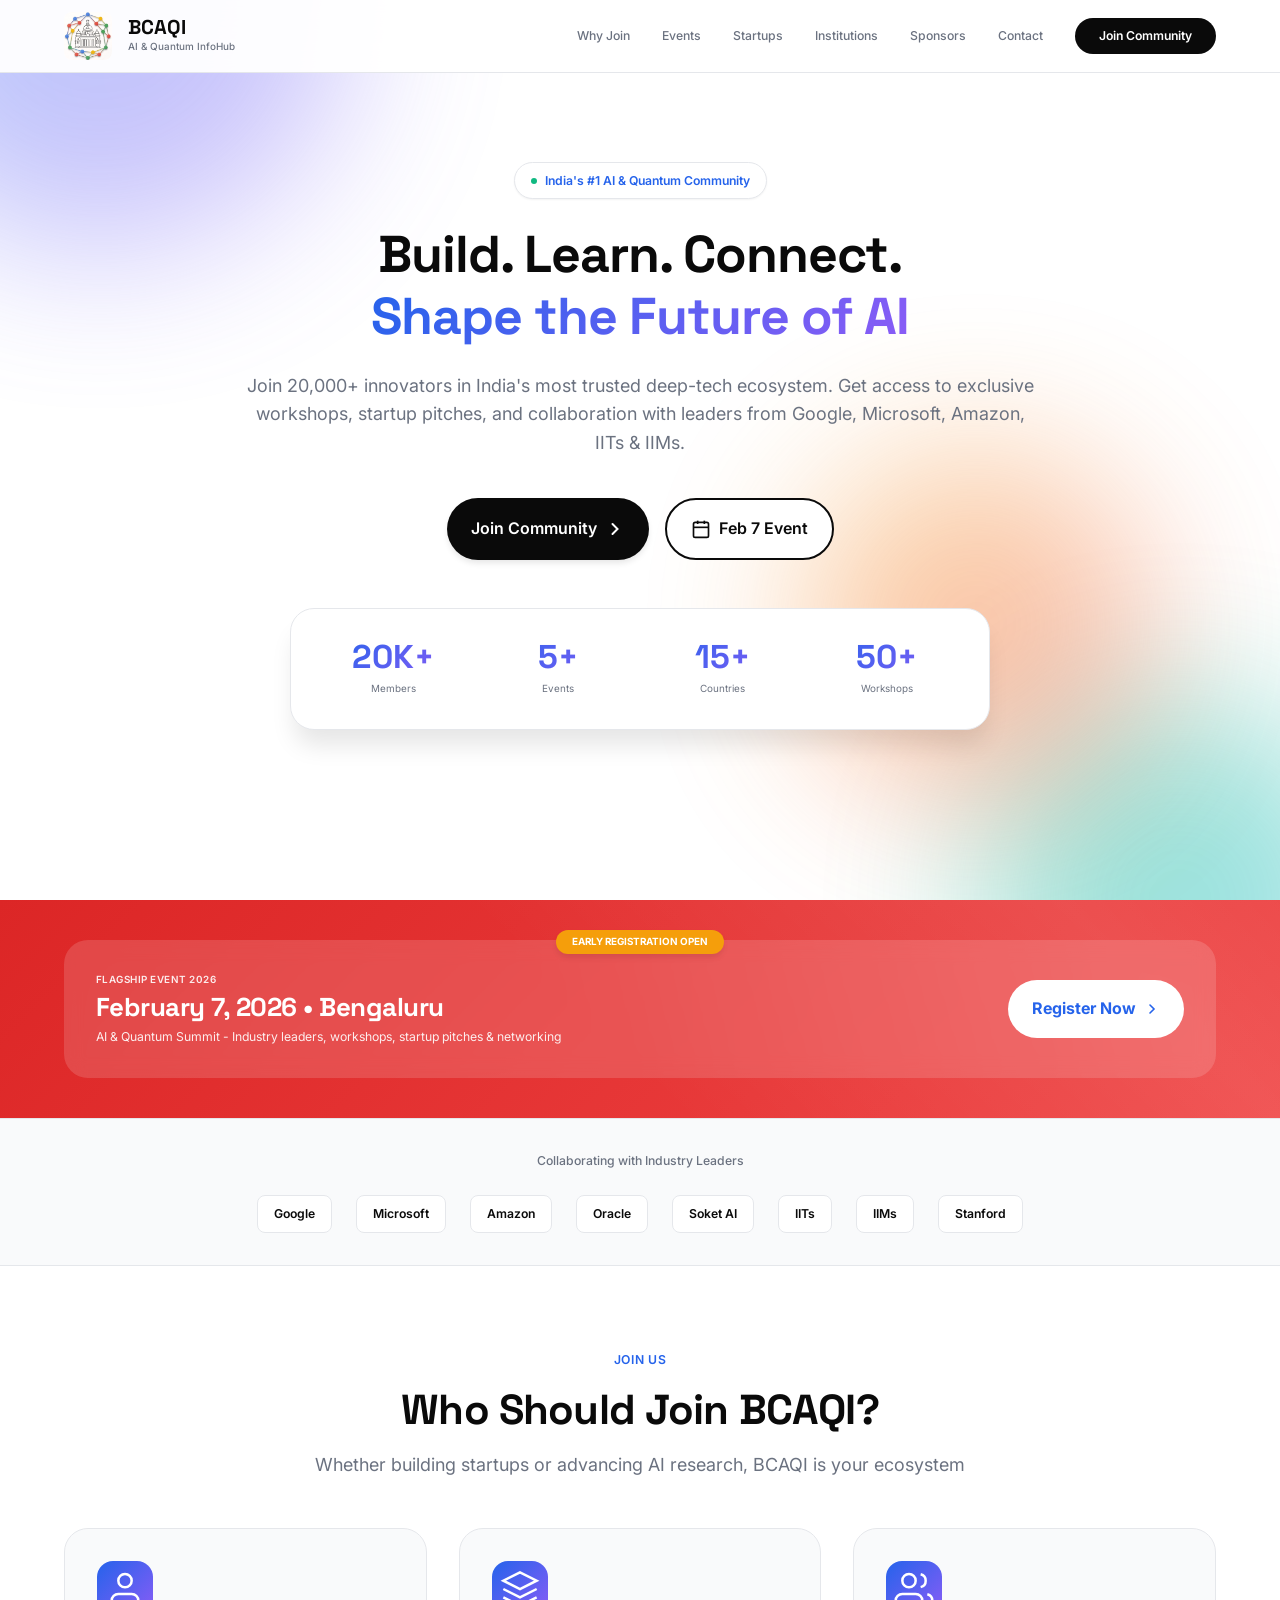
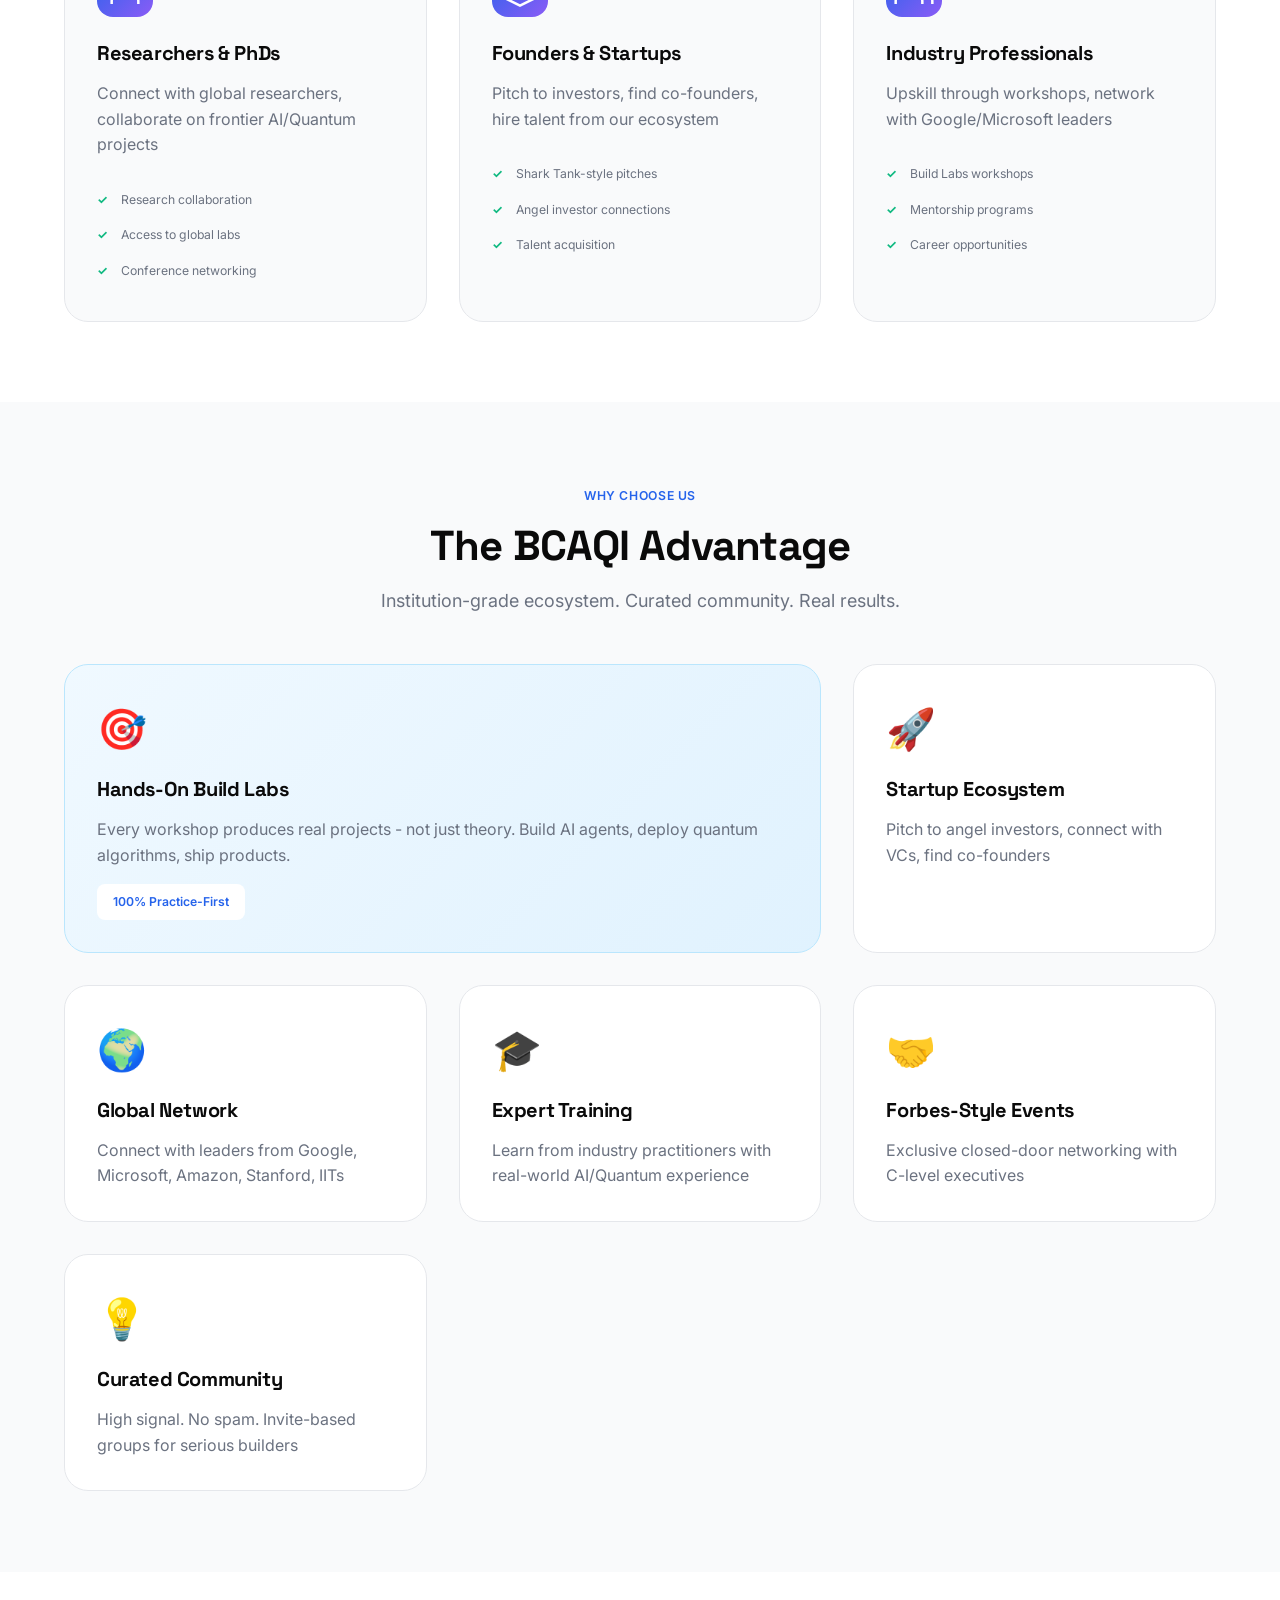
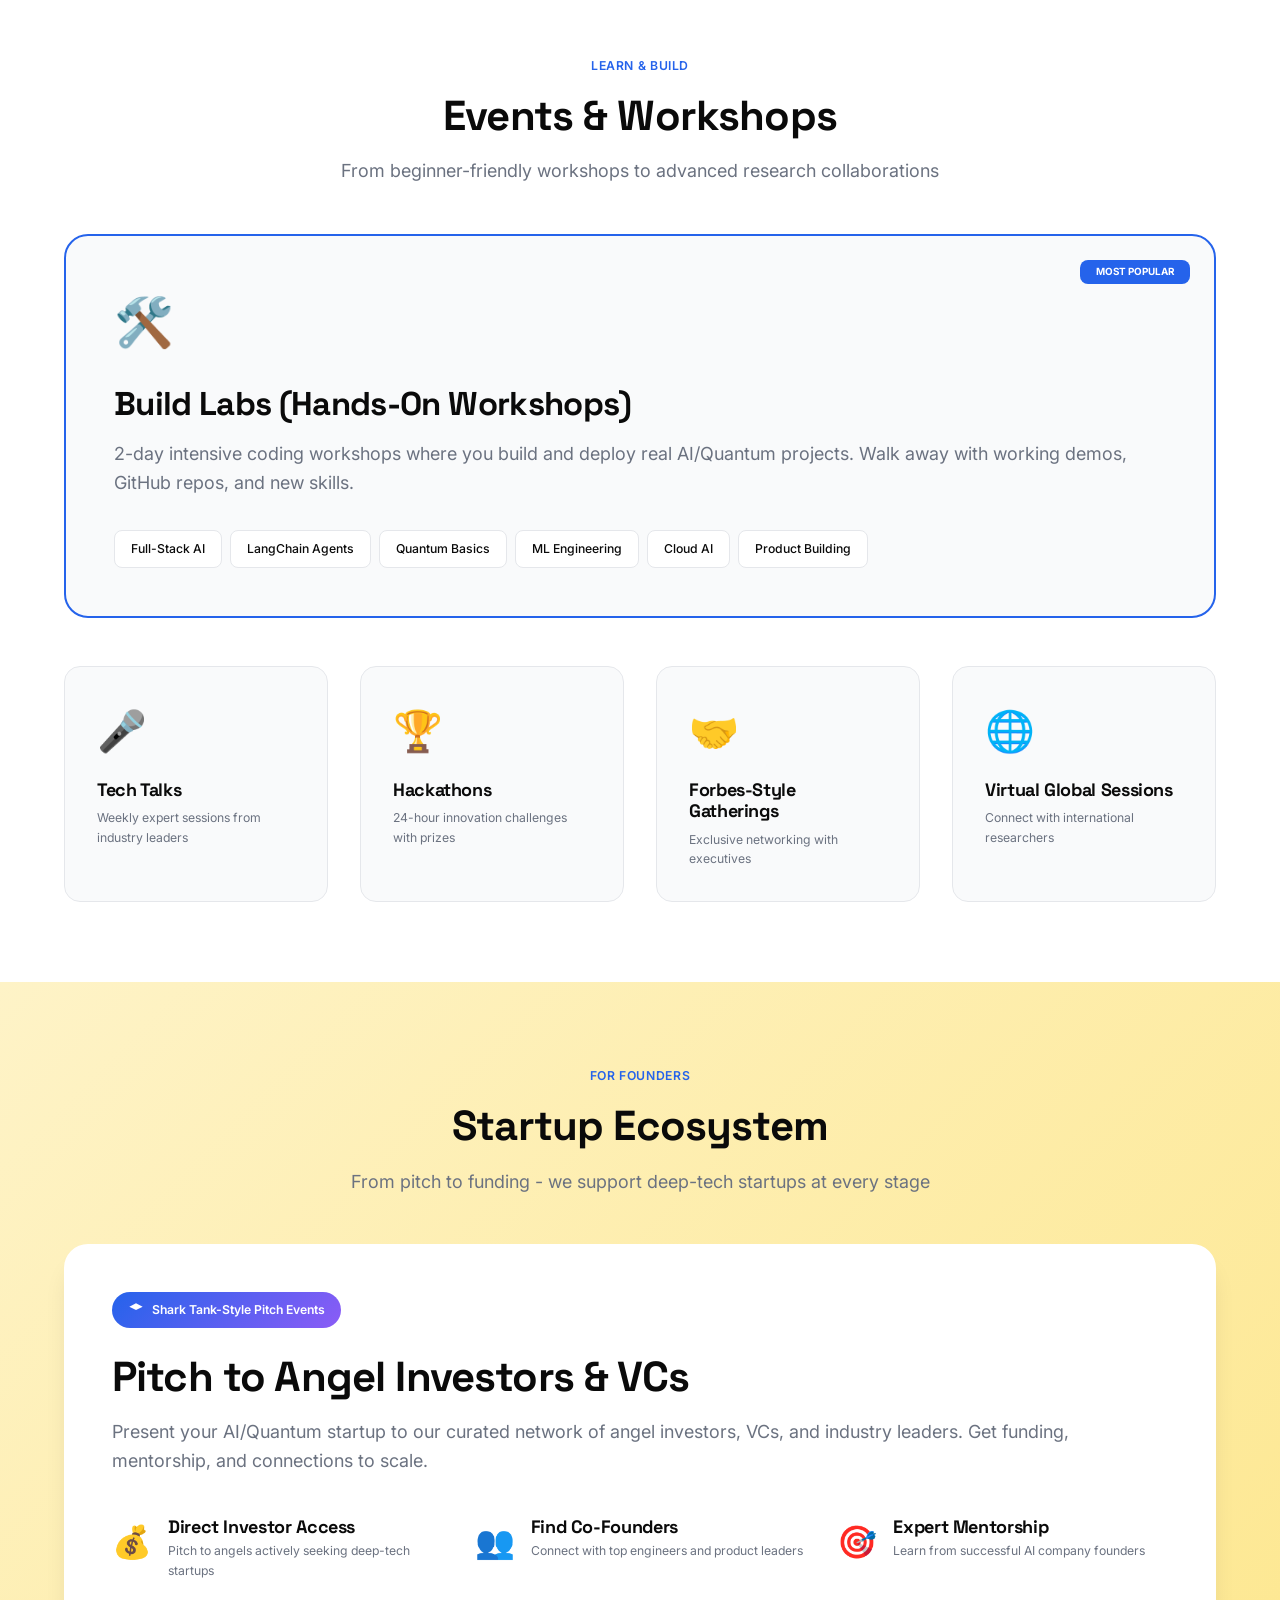
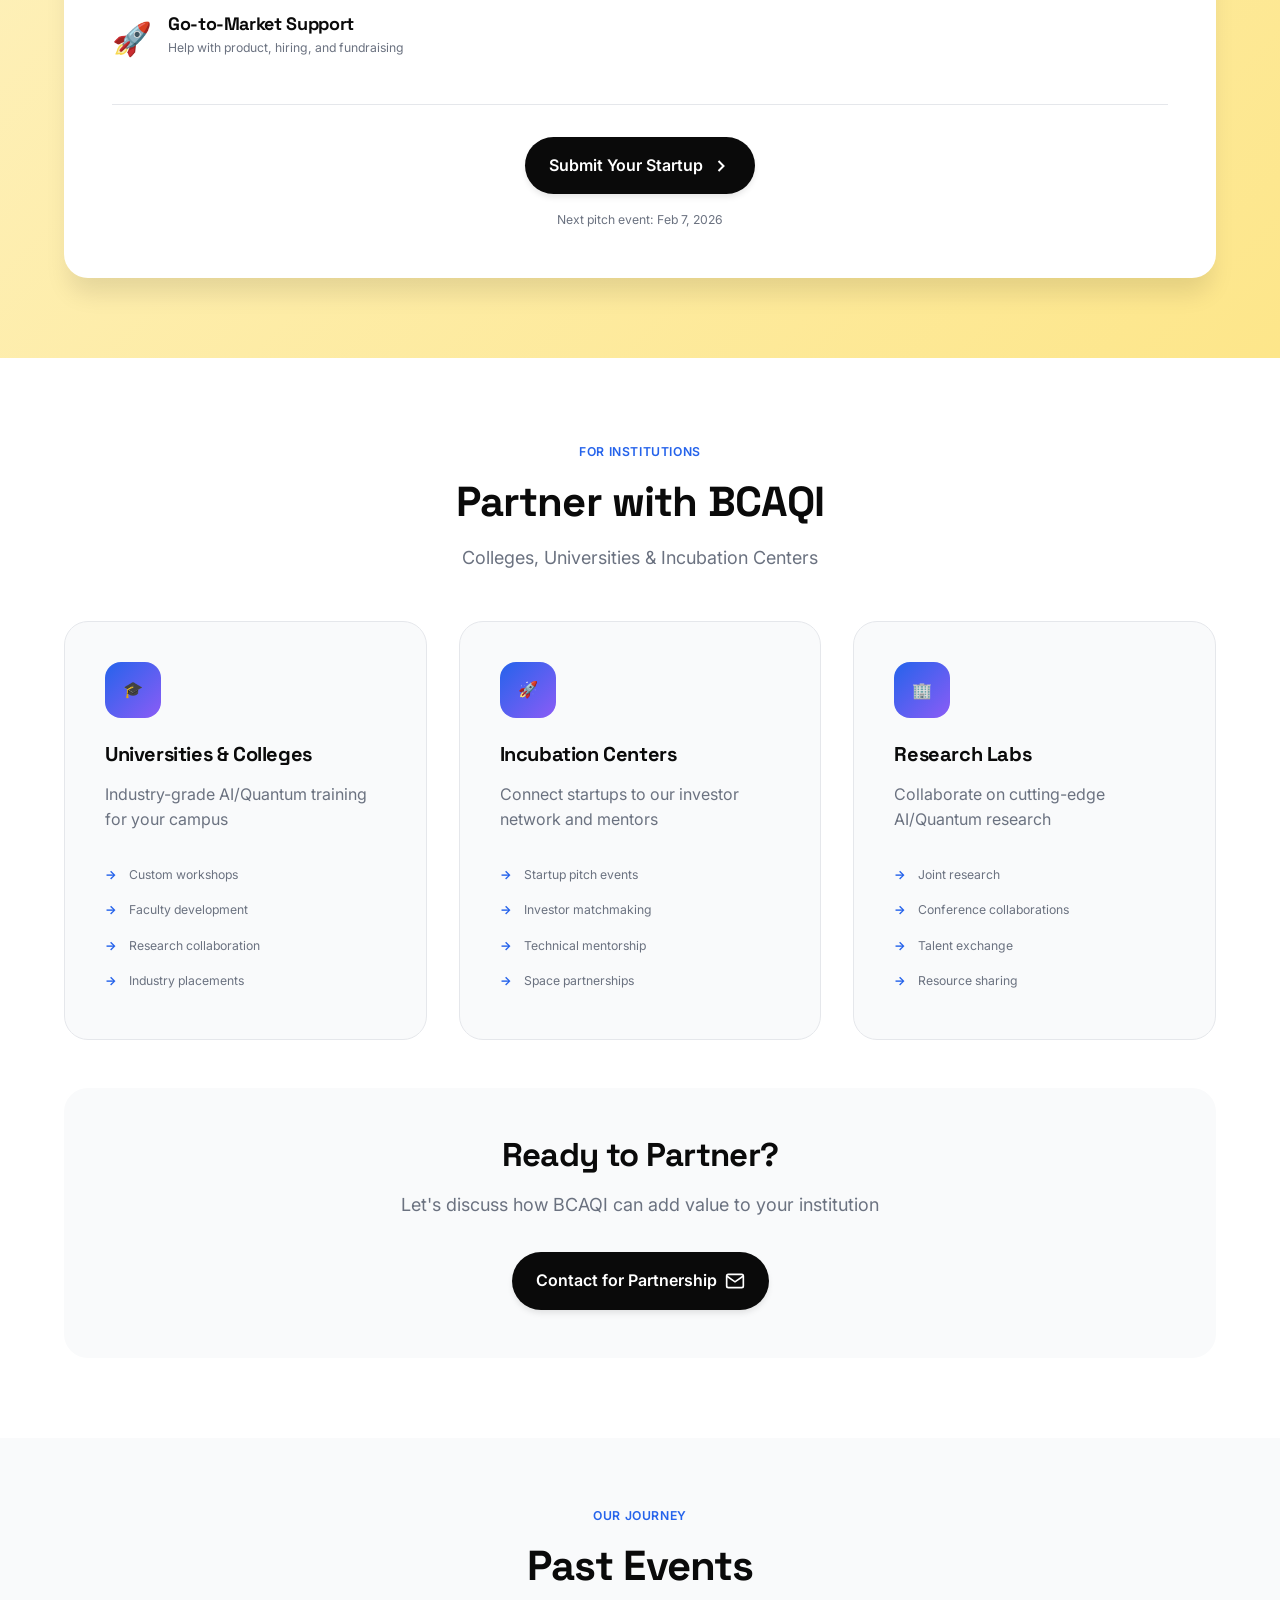
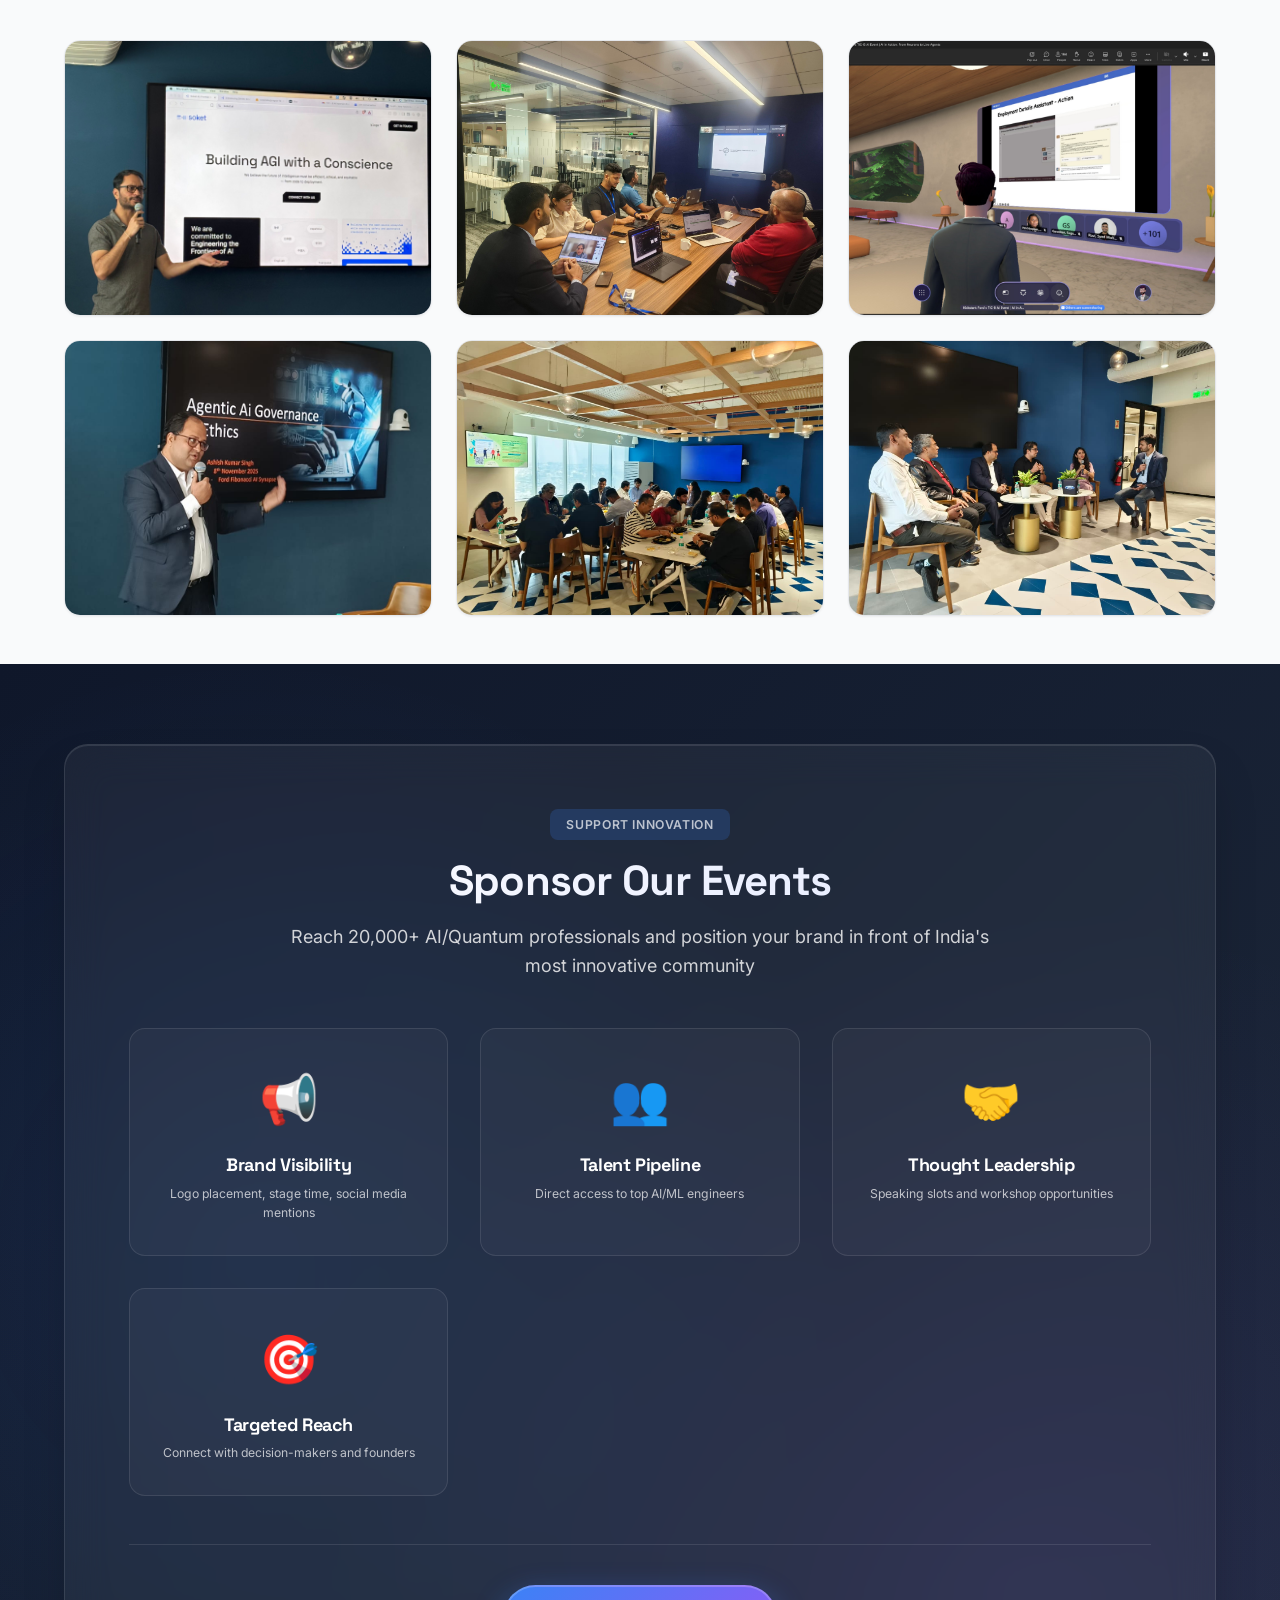
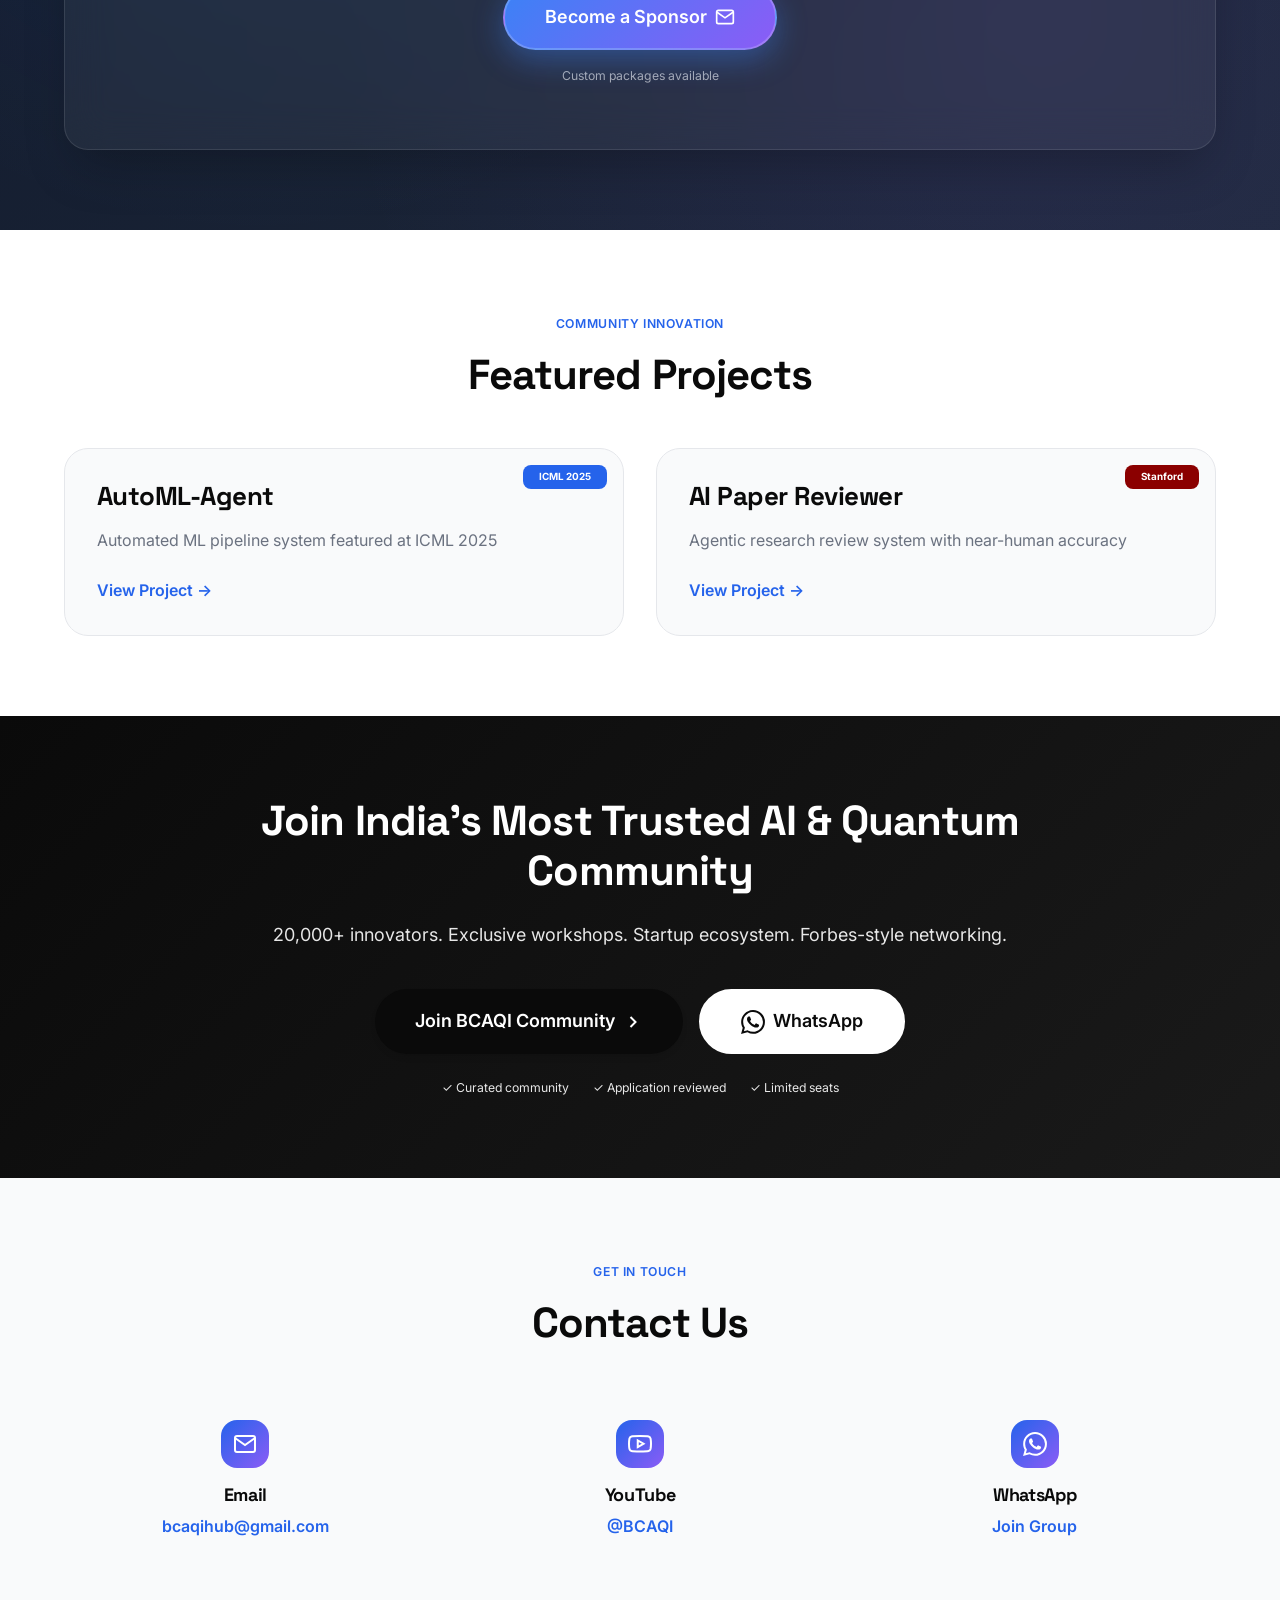
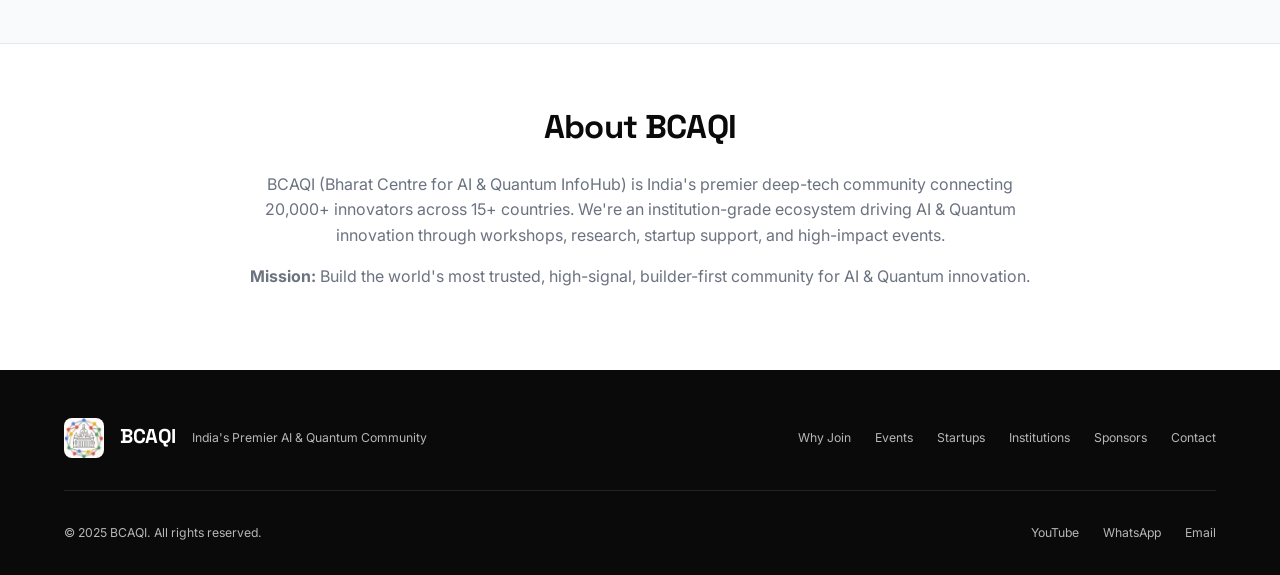
==== index.html @ 862f1782 "Add files via upload" ====
<!DOCTYPE html>
<html lang="en">
<head>
    <meta charset="UTF-8">
    <meta name="viewport" content="width=device-width, initial-scale=1.0">

    <!-- Primary Meta Tags -->
    <title>BCAQI - India's Premier AI & Quantum Community | Workshops, Events & Startup Ecosystem</title>
    <meta name="title" content="BCAQI - India's Premier AI & Quantum Community">
    <meta name="description" content="Join 20,000+ innovators in India's premier AI & Quantum community. Exclusive workshops, hands-on training, startup pitches, and Forbes-style networking events. Feb 7, 2026 event in Bengaluru - Early registration open!">
    <meta name="keywords" content="AI Community India, Quantum Computing, Bangalore AI, Machine Learning Workshops, AI Training, Deep Tech, Startup Ecosystem, Angel Investors, Build Labs">
    <meta name="author" content="BCAQI">
    <meta name="robots" content="index, follow">

    <!-- Open Graph -->
    <meta property="og:type" content="website">
    <meta property="og:url" content="https://bcaqi.com">
    <meta property="og:title" content="BCAQI - India's Premier AI & Quantum Community">
    <meta property="og:description" content="Join 20,000+ innovators. Exclusive workshops, startup ecosystem, and Forbes-style networking events.">
    <meta property="og:image" content="https://bcaqi.com/logo.jpeg">

    <!-- Twitter -->
    <meta property="twitter:card" content="summary_large_image">
    <meta property="twitter:url" content="https://bcaqi.com">
    <meta property="twitter:title" content="BCAQI - India's Premier AI & Quantum Community">
    <meta property="twitter:description" content="Join 20,000+ innovators. Exclusive workshops and networking events.">
    <meta property="twitter:image" content="https://bcaqi.com/logo.jpeg">

    <!-- Favicon -->
    <link rel="icon" type="image/jpeg" href="logo.jpeg">
    <link rel="apple-touch-icon" href="logo.jpeg">

    <!-- Fonts -->
    <link rel="preconnect" href="https://fonts.googleapis.com">
    <link rel="preconnect" href="https://fonts.gstatic.com" crossorigin>
    <link href="https://fonts.googleapis.com/css2?family=Inter:wght@400;500;600;700;800&family=Space+Grotesk:wght@600;700&display=swap" rel="stylesheet">

    <!-- Structured Data -->
    <script type="application/ld+json">
    {
      "@context": "https://schema.org",
      "@type": "Organization",
      "name": "BCAQI",
      "alternateName": "Bharat Centre for AI & Quantum InfoHub",
      "url": "https://bcaqi.com",
      "logo": "https://bcaqi.com/logo.jpeg",
      "description": "India's premier AI & Quantum community - workshops, training, and startup ecosystem",
      "email": "bcaqihub@gmail.com",
      "sameAs": [
        "https://www.youtube.com/@BCAQI",
        "https://chat.whatsapp.com/C9m3hwP7FFh1oPTKfgLr4R"
      ]
    }
    </script>

    <!-- PWA -->
    <link rel="manifest" href="manifest.json">
    <meta name="theme-color" content="#0a0a0a">

    <!-- Stylesheet -->
    <link rel="stylesheet" href="style.css">
</head>
<body>

    <!-- Loading Screen -->
    <div class="loading-screen" id="loadingScreen">
        <div class="loading-logo">
            <img src="logo.jpeg" alt="BCAQI">
        </div>
    </div>

    <!-- Navigation -->
    <nav class="nav" id="mainNav">
        <div class="nav-content">
            <a href="#" class="nav-logo">
                <img src="logo.jpeg" alt="BCAQI Logo">
                <div class="brand-info">
                    <span class="brand-name">BCAQI</span>
                    <span class="brand-tagline">AI & Quantum InfoHub</span>
                </div>
            </a>

            <div class="nav-menu" id="navMenu">
                <a href="#benefits" class="nav-link">Why Join</a>
                <a href="#events" class="nav-link">Events</a>
                <a href="#startup" class="nav-link">Startups</a>
                <a href="#institutions" class="nav-link">Institutions</a>
                <a href="#sponsors" class="nav-link">Sponsors</a>
                <a href="#contact" class="nav-link">Contact</a>
                <a href="https://forms.gle/uKByid8EHfMo6wnL8" target="_blank" class="nav-cta">
                    Join Community
                </a>
            </div>

            <button class="nav-toggle" id="navToggle" aria-label="Toggle navigation">
                <span></span>
                <span></span>
                <span></span>
            </button>
        </div>
    </nav>

    <!-- Hero Section -->
    <section class="hero">
        <div class="hero-bg">
            <div class="gradient-orb orb-1"></div>
            <div class="gradient-orb orb-2"></div>
            <div class="gradient-orb orb-3"></div>
        </div>

        <div class="container">
            <div class="hero-content">
                <div class="hero-badge" data-aos="fade-up">
                    <span class="badge-dot"></span>
                    <span>India's #1 AI & Quantum Community</span>
                </div>

                <h1 class="hero-title" data-aos="fade-up" data-aos-delay="100">
                    Build. Learn. Connect.<br>
                    <span class="gradient-text">Shape the Future of AI</span>
                </h1>

                <p class="hero-description" data-aos="fade-up" data-aos-delay="200">
                    Join 20,000+ innovators in India's most trusted deep-tech ecosystem. Get access to exclusive
                    workshops, startup pitches, and collaboration with leaders from Google, Microsoft, Amazon, IITs & IIMs.
                </p>

                <div class="hero-actions" data-aos="fade-up" data-aos-delay="300">
                    <a href="https://forms.gle/uKByid8EHfMo6wnL8" target="_blank" class="btn btn-primary">
                        <span>Join Community</span>
                        <svg width="20" height="20" viewBox="0 0 20 20" fill="none">
                            <path d="M7.5 15L12.5 10L7.5 5" stroke="currentColor" stroke-width="2" stroke-linecap="round"/>
                        </svg>
                    </a>
                    <a href="#feb7event" class="btn btn-secondary">
                        <svg width="20" height="20" viewBox="0 0 24 24" fill="none" stroke="currentColor" stroke-width="2">
                            <rect x="3" y="4" width="18" height="18" rx="2" ry="2"></rect>
                            <line x1="16" y1="2" x2="16" y2="6"></line>
                            <line x1="8" y1="2" x2="8" y2="6"></line>
                            <line x1="3" y1="10" x2="21" y2="10"></line>
                        </svg>
                        <span>Feb 7 Event</span>
                    </a>
                </div>

                <!-- Stats -->
                <div class="hero-stats" data-aos="fade-up" data-aos-delay="400">
                    <div class="stat">
                        <div class="stat-number" data-target="20000">0</div>
                        <div class="stat-label">Members</div>
                    </div>
                    <div class="stat">
                        <div class="stat-number" data-target="5">0</div>
                        <div class="stat-label">Events</div>
                    </div>
                    <div class="stat">
                        <div class="stat-number" data-target="15">0</div>
                        <div class="stat-label">Countries</div>
                    </div>
                    <div class="stat">
                        <div class="stat-number" data-target="50">0</div>
                        <div class="stat-label">Workshops</div>
                    </div>
                </div>
            </div>
        </div>
    </section>

    <!-- Event Banner -->
    <section id="feb7event" class="event-banner">
        <div class="container">
            <div class="event-content" data-aos="zoom-in">
                <div class="event-badge">Early Registration Open</div>
                <div class="event-info">
                    <div class="event-meta">Flagship Event 2026</div>
                    <h2 class="event-title">February 7, 2026 • Bengaluru</h2>
                    <p class="event-desc">AI & Quantum Summit - Industry leaders, workshops, startup pitches & networking</p>
                </div>
                <a href="https://forms.gle/uKByid8EHfMo6wnL8" target="_blank" class="event-cta">
                    Register Now
                    <svg width="16" height="16" viewBox="0 0 20 20" fill="none">
                        <path d="M7.5 15L12.5 10L7.5 5" stroke="currentColor" stroke-width="2" stroke-linecap="round"/>
                    </svg>
                </a>
            </div>
        </div>
    </section>

    <!-- Social Proof -->
    <section class="social-proof">
        <div class="container">
            <p class="proof-label" data-aos="fade-up">Collaborating with Industry Leaders</p>
            <div class="partners" data-aos="fade-up" data-aos-delay="100">
                <span>Google</span>
                <span>Microsoft</span>
                <span>Amazon</span>
                <span>Oracle</span>
                <span>Soket AI</span>
                <span>IITs</span>
                <span>IIMs</span>
                <span>Stanford</span>
            </div>
        </div>
    </section>

    <!-- Who We Serve -->
    <section id="community" class="audience-section">
        <div class="container">
            <div class="section-header" data-aos="fade-up">
                <span class="section-label">Join Us</span>
                <h2 class="section-title">Who Should Join BCAQI?</h2>
                <p class="section-subtitle">Whether building startups or advancing AI research, BCAQI is your ecosystem</p>
            </div>

            <div class="audience-grid">
                <div class="audience-card" data-aos="fade-up">
                    <div class="card-icon">
                        <svg width="40" height="40" viewBox="0 0 24 24" fill="none" stroke="currentColor" stroke-width="1.5">
                            <path d="M20 21v-2a4 4 0 0 0-4-4H8a4 4 0 0 0-4 4v2"></path>
                            <circle cx="12" cy="7" r="4"></circle>
                        </svg>
                    </div>
                    <h3>Researchers & PhDs</h3>
                    <p>Connect with global researchers, collaborate on frontier AI/Quantum projects</p>
                    <ul>
                        <li>Research collaboration</li>
                        <li>Access to global labs</li>
                        <li>Conference networking</li>
                    </ul>
                </div>

                <div class="audience-card" data-aos="fade-up" data-aos-delay="100">
                    <div class="card-icon">
                        <svg width="40" height="40" viewBox="0 0 24 24" fill="none" stroke="currentColor" stroke-width="1.5">
                            <path d="M12 2L2 7l10 5 10-5-10-5z"></path>
                            <path d="M2 17l10 5 10-5"></path>
                            <path d="M2 12l10 5 10-5"></path>
                        </svg>
                    </div>
                    <h3>Founders & Startups</h3>
                    <p>Pitch to investors, find co-founders, hire talent from our ecosystem</p>
                    <ul>
                        <li>Shark Tank-style pitches</li>
                        <li>Angel investor connections</li>
                        <li>Talent acquisition</li>
                    </ul>
                </div>

                <div class="audience-card" data-aos="fade-up" data-aos-delay="200">
                    <div class="card-icon">
                        <svg width="40" height="40" viewBox="0 0 24 24" fill="none" stroke="currentColor" stroke-width="1.5">
                            <path d="M17 21v-2a4 4 0 0 0-4-4H5a4 4 0 0 0-4 4v2"></path>
                            <circle cx="9" cy="7" r="4"></circle>
                            <path d="M23 21v-2a4 4 0 0 0-3-3.87"></path>
                            <path d="M16 3.13a4 4 0 0 1 0 7.75"></path>
                        </svg>
                    </div>
                    <h3>Industry Professionals</h3>
                    <p>Upskill through workshops, network with Google/Microsoft leaders</p>
                    <ul>
                        <li>Build Labs workshops</li>
                        <li>Mentorship programs</li>
                        <li>Career opportunities</li>
                    </ul>
                </div>
            </div>
        </div>
    </section>

    <!-- Benefits -->
    <section id="benefits" class="benefits-section">
        <div class="container">
            <div class="section-header" data-aos="fade-up">
                <span class="section-label">Why Choose Us</span>
                <h2 class="section-title">The BCAQI Advantage</h2>
                <p class="section-subtitle">Institution-grade ecosystem. Curated community. Real results.</p>
            </div>

            <div class="benefits-grid">
                <div class="benefit-card featured" data-aos="fade-up">
                    <div class="benefit-icon">🎯</div>
                    <h3>Hands-On Build Labs</h3>
                    <p>Every workshop produces real projects - not just theory. Build AI agents, deploy quantum algorithms, ship products.</p>
                    <span class="benefit-badge">100% Practice-First</span>
                </div>

                <div class="benefit-card" data-aos="fade-up" data-aos-delay="100">
                    <div class="benefit-icon">🚀</div>
                    <h3>Startup Ecosystem</h3>
                    <p>Pitch to angel investors, connect with VCs, find co-founders</p>
                </div>

                <div class="benefit-card" data-aos="fade-up" data-aos-delay="200">
                    <div class="benefit-icon">🌍</div>
                    <h3>Global Network</h3>
                    <p>Connect with leaders from Google, Microsoft, Amazon, Stanford, IITs</p>
                </div>

                <div class="benefit-card" data-aos="fade-up" data-aos-delay="300">
                    <div class="benefit-icon">🎓</div>
                    <h3>Expert Training</h3>
                    <p>Learn from industry practitioners with real-world AI/Quantum experience</p>
                </div>

                <div class="benefit-card" data-aos="fade-up" data-aos-delay="400">
                    <div class="benefit-icon">🤝</div>
                    <h3>Forbes-Style Events</h3>
                    <p>Exclusive closed-door networking with C-level executives</p>
                </div>

                <div class="benefit-card" data-aos="fade-up" data-aos-delay="500">
                    <div class="benefit-icon">💡</div>
                    <h3>Curated Community</h3>
                    <p>High signal. No spam. Invite-based groups for serious builders</p>
                </div>
            </div>
        </div>
    </section>

    <!-- Events & Workshops -->
    <section id="events" class="events-section">
        <div class="container">
            <div class="section-header" data-aos="fade-up">
                <span class="section-label">Learn & Build</span>
                <h2 class="section-title">Events & Workshops</h2>
                <p class="section-subtitle">From beginner-friendly workshops to advanced research collaborations</p>
            </div>

            <!-- Build Labs Feature -->
            <div class="build-labs-feature" data-aos="fade-up">
                <div class="labs-badge">Most Popular</div>
                <div class="labs-icon">🛠️</div>
                <h3>Build Labs (Hands-On Workshops)</h3>
                <p class="labs-description">
                    2-day intensive coding workshops where you build and deploy real AI/Quantum projects.
                    Walk away with working demos, GitHub repos, and new skills.
                </p>
                <div class="labs-topics">
                    <span>Full-Stack AI</span>
                    <span>LangChain Agents</span>
                    <span>Quantum Basics</span>
                    <span>ML Engineering</span>
                    <span>Cloud AI</span>
                    <span>Product Building</span>
                </div>
            </div>

            <!-- Other Events -->
            <div class="events-grid">
                <div class="event-card" data-aos="fade-up">
                    <div class="event-icon">🎤</div>
                    <h4>Tech Talks</h4>
                    <p>Weekly expert sessions from industry leaders</p>
                </div>

                <div class="event-card" data-aos="fade-up" data-aos-delay="100">
                    <div class="event-icon">🏆</div>
                    <h4>Hackathons</h4>
                    <p>24-hour innovation challenges with prizes</p>
                </div>

                <div class="event-card" data-aos="fade-up" data-aos-delay="200">
                    <div class="event-icon">🤝</div>
                    <h4>Forbes-Style Gatherings</h4>
                    <p>Exclusive networking with executives</p>
                </div>

                <div class="event-card" data-aos="fade-up" data-aos-delay="300">
                    <div class="event-icon">🌐</div>
                    <h4>Virtual Global Sessions</h4>
                    <p>Connect with international researchers</p>
                </div>
            </div>
        </div>
    </section>

    <!-- Startup Ecosystem -->
    <section id="startup" class="startup-section">
        <div class="container">
            <div class="section-header" data-aos="fade-up">
                <span class="section-label">For Founders</span>
                <h2 class="section-title">Startup Ecosystem</h2>
                <p class="section-subtitle">From pitch to funding - we support deep-tech startups at every stage</p>
            </div>

            <div class="startup-content" data-aos="fade-up">
                <div class="startup-badge">
                    <svg width="16" height="16" viewBox="0 0 24 24" fill="currentColor">
                        <path d="M12 2L2 7l10 5 10-5-10-5z"></path>
                    </svg>
                    Shark Tank-Style Pitch Events
                </div>
                <h3>Pitch to Angel Investors & VCs</h3>
                <p class="startup-description">
                    Present your AI/Quantum startup to our curated network of angel investors, VCs, and industry leaders.
                    Get funding, mentorship, and connections to scale.
                </p>

                <div class="startup-features">
                    <div class="feature-item">
                        <div class="feature-icon">💰</div>
                        <div class="feature-content">
                            <h4>Direct Investor Access</h4>
                            <p>Pitch to angels actively seeking deep-tech startups</p>
                        </div>
                    </div>
                    <div class="feature-item">
                        <div class="feature-icon">👥</div>
                        <div class="feature-content">
                            <h4>Find Co-Founders</h4>
                            <p>Connect with top engineers and product leaders</p>
                        </div>
                    </div>
                    <div class="feature-item">
                        <div class="feature-icon">🎯</div>
                        <div class="feature-content">
                            <h4>Expert Mentorship</h4>
                            <p>Learn from successful AI company founders</p>
                        </div>
                    </div>
                    <div class="feature-item">
                        <div class="feature-icon">🚀</div>
                        <div class="feature-content">
                            <h4>Go-to-Market Support</h4>
                            <p>Help with product, hiring, and fundraising</p>
                        </div>
                    </div>
                </div>

                <div class="startup-cta">
                    <a href="https://forms.gle/uKByid8EHfMo6wnL8" target="_blank" class="btn btn-primary">
                        Submit Your Startup
                        <svg width="20" height="20" viewBox="0 0 20 20" fill="none">
                            <path d="M7.5 15L12.5 10L7.5 5" stroke="currentColor" stroke-width="2"/>
                        </svg>
                    </a>
                    <p class="cta-note">Next pitch event: Feb 7, 2026</p>
                </div>
            </div>
        </div>
    </section>

    <!-- Institutions -->
    <section id="institutions" class="institutions-section">
        <div class="container">
            <div class="section-header" data-aos="fade-up">
                <span class="section-label">For Institutions</span>
                <h2 class="section-title">Partner with BCAQI</h2>
                <p class="section-subtitle">Colleges, Universities & Incubation Centers</p>
            </div>

            <div class="institutions-grid">
                <div class="institution-card" data-aos="fade-up">
                    <div class="card-icon">🎓</div>
                    <h3>Universities & Colleges</h3>
                    <p>Industry-grade AI/Quantum training for your campus</p>
                    <ul>
                        <li>Custom workshops</li>
                        <li>Faculty development</li>
                        <li>Research collaboration</li>
                        <li>Industry placements</li>
                    </ul>
                </div>

                <div class="institution-card" data-aos="fade-up" data-aos-delay="100">
                    <div class="card-icon">🚀</div>
                    <h3>Incubation Centers</h3>
                    <p>Connect startups to our investor network and mentors</p>
                    <ul>
                        <li>Startup pitch events</li>
                        <li>Investor matchmaking</li>
                        <li>Technical mentorship</li>
                        <li>Space partnerships</li>
                    </ul>
                </div>

                <div class="institution-card" data-aos="fade-up" data-aos-delay="200">
                    <div class="card-icon">🏢</div>
                    <h3>Research Labs</h3>
                    <p>Collaborate on cutting-edge AI/Quantum research</p>
                    <ul>
                        <li>Joint research</li>
                        <li>Conference collaborations</li>
                        <li>Talent exchange</li>
                        <li>Resource sharing</li>
                    </ul>
                </div>
            </div>

            <div class="institutions-cta" data-aos="fade-up">
                <h3>Ready to Partner?</h3>
                <p>Let's discuss how BCAQI can add value to your institution</p>
                <a href="mailto:bcaqihub@gmail.com" class="btn btn-primary">
                    Contact for Partnership
                    <svg width="20" height="20" viewBox="0 0 24 24" fill="none" stroke="currentColor" stroke-width="2">
                        <path d="M4 4h16c1.1 0 2 .9 2 2v12c0 1.1-.9 2-2 2H4c-1.1 0-2-.9-2-2V6c0-1.1.9-2 2-2z"></path>
                        <polyline points="22,6 12,13 2,6"></polyline>
                    </svg>
                </a>
            </div>
        </div>
    </section>

    <!-- Event Gallery -->
    <section class="gallery-section">
        <div class="container">
            <div class="section-header" data-aos="fade-up">
                <span class="section-label">Our Journey</span>
                <h2 class="section-title">Past Events</h2>
            </div>

            <div class="gallery-grid">
                <div class="gallery-item" data-aos="zoom-in">
                    <img src="images/event1.jpg" alt="BCAQI Event" loading="lazy">
                    <div class="gallery-overlay"><span>AI Workshop</span></div>
                </div>
                <div class="gallery-item" data-aos="zoom-in" data-aos-delay="100">
                    <img src="images/event2.jpeg" alt="BCAQI Event" loading="lazy">
                    <div class="gallery-overlay"><span>Live Session</span></div>
                </div>
                <div class="gallery-item" data-aos="zoom-in" data-aos-delay="200">
                    <img src="images/event3.jpeg" alt="BCAQI Event" loading="lazy">
                    <div class="gallery-overlay"><span>Tech Talk</span></div>
                </div>
                <div class="gallery-item" data-aos="zoom-in" data-aos-delay="300">
                    <img src="images/event4.jpg" alt="BCAQI Event" loading="lazy">
                    <div class="gallery-overlay"><span>Showcase</span></div>
                </div>
                <div class="gallery-item" data-aos="zoom-in" data-aos-delay="400">
                    <img src="images/event5.jpeg" alt="BCAQI Event" loading="lazy">
                    <div class="gallery-overlay"><span>Networking</span></div>
                </div>
                <div class="gallery-item" data-aos="zoom-in" data-aos-delay="500">
                    <img src="images/event6.jpeg" alt="BCAQI Event" loading="lazy">
                    <div class="gallery-overlay"><span>Panel</span></div>
                </div>
            </div>
        </div>
    </section>

    <!-- Sponsorship -->
    <section id="sponsors" class="sponsors-section">
        <div class="container">
            <div class="sponsors-content" data-aos="fade-up">
                <div class="section-header">
                    <span class="section-label">Support Innovation</span>
                    <h2 class="section-title">Sponsor Our Events</h2>
                    <p class="section-subtitle">Reach 20,000+ AI/Quantum professionals and position your brand in front of India's most innovative community</p>
                </div>

                <div class="sponsor-benefits">
                    <div class="sponsor-item">
                        <div class="sponsor-icon">📢</div>
                        <h4>Brand Visibility</h4>
                        <p>Logo placement, stage time, social media mentions</p>
                    </div>
                    <div class="sponsor-item">
                        <div class="sponsor-icon">👥</div>
                        <h4>Talent Pipeline</h4>
                        <p>Direct access to top AI/ML engineers</p>
                    </div>
                    <div class="sponsor-item">
                        <div class="sponsor-icon">🤝</div>
                        <h4>Thought Leadership</h4>
                        <p>Speaking slots and workshop opportunities</p>
                    </div>
                    <div class="sponsor-item">
                        <div class="sponsor-icon">🎯</div>
                        <h4>Targeted Reach</h4>
                        <p>Connect with decision-makers and founders</p>
                    </div>
                </div>

                <div class="sponsors-cta">
                    <a href="mailto:bcaqihub@gmail.com?subject=Event Sponsorship Inquiry" class="btn btn-primary">
                        Become a Sponsor
                        <svg width="20" height="20" viewBox="0 0 24 24" fill="none" stroke="currentColor" stroke-width="2">
                            <path d="M4 4h16c1.1 0 2 .9 2 2v12c0 1.1-.9 2-2 2H4c-1.1 0-2-.9-2-2V6c0-1.1.9-2 2-2z"></path>
                            <polyline points="22,6 12,13 2,6"></polyline>
                        </svg>
                    </a>
                    <p class="cta-note">Custom packages available</p>
                </div>
            </div>
        </div>
    </section>

    <!-- Featured Projects -->
    <section class="projects-section">
        <div class="container">
            <div class="section-header" data-aos="fade-up">
                <span class="section-label">Community Innovation</span>
                <h2 class="section-title">Featured Projects</h2>
            </div>

            <div class="projects-grid">
                <div class="project-card" data-aos="fade-up">
                    <div class="project-badge">ICML 2025</div>
                    <h3>AutoML-Agent</h3>
                    <p>Automated ML pipeline system featured at ICML 2025</p>
                    <a href="https://haider1998.github.io/automl-agent/" target="_blank" class="project-link">
                        View Project →
                    </a>
                </div>

                <div class="project-card" data-aos="fade-up" data-aos-delay="100">
                    <div class="project-badge stanford">Stanford</div>
                    <h3>AI Paper Reviewer</h3>
                    <p>Agentic research review system with near-human accuracy</p>
                    <a href="https://paperreview.ai/" target="_blank" class="project-link">
                        View Project →
                    </a>
                </div>
            </div>
        </div>
    </section>

    <!-- Final CTA -->
    <section class="cta-section">
        <div class="container">
            <div class="cta-content" data-aos="zoom-in">
                <h2>Join India's Most Trusted AI & Quantum Community</h2>
                <p>20,000+ innovators. Exclusive workshops. Startup ecosystem. Forbes-style networking.</p>
                <div class="cta-actions">
                    <a href="https://forms.gle/uKByid8EHfMo6wnL8" target="_blank" class="btn btn-primary btn-large">
                        <span>Join BCAQI Community</span>
                        <svg width="20" height="20" viewBox="0 0 20 20" fill="none">
                            <path d="M7.5 15L12.5 10L7.5 5" stroke="currentColor" stroke-width="2"/>
                        </svg>
                    </a>
                    <a href="https://chat.whatsapp.com/C9m3hwP7FFh1oPTKfgLr4R" target="_blank" class="btn btn-white btn-large">
                        <svg width="24" height="24" viewBox="0 0 24 24" fill="currentColor">
                            <path d="M17.472 14.382c-.297-.149-1.758-.867-2.03-.967-.273-.099-.471-.148-.67.15-.197.297-.767.966-.94 1.164-.173.199-.347.223-.644.075-.297-.15-1.255-.463-2.39-1.475-.883-.788-1.48-1.761-1.653-2.059-.173-.297-.018-.458.13-.606.134-.133.298-.347.446-.52.149-.174.198-.298.298-.497.099-.198.05-.371-.025-.52-.075-.149-.669-1.612-.916-2.207-.242-.579-.487-.5-.669-.51-.173-.008-.371-.01-.57-.01-.198 0-.52.074-.792.372-.272.297-1.04 1.016-1.04 2.479 0 1.462 1.065 2.875 1.213 3.074.149.198 2.096 3.2 5.077 4.487.709.306 1.262.489 1.694.625.712.227 1.36.195 1.871.118.571-.085 1.758-.719 2.006-1.413.248-.694.248-1.289.173-1.413-.074-.124-.272-.198-.57-.347m-5.421 7.403h-.004a9.87 9.87 0 01-5.031-1.378l-.361-.214-3.741.982.998-3.648-.235-.374a9.86 9.86 0 01-1.51-5.26c.001-5.45 4.436-9.884 9.888-9.884 2.64 0 5.122 1.03 6.988 2.898a9.825 9.825 0 012.893 6.994c-.003 5.45-4.437 9.884-9.885 9.884m8.413-18.297A11.815 11.815 0 0012.05 0C5.495 0 .16 5.335.157 11.892c0 2.096.547 4.142 1.588 5.945L.057 24l6.305-1.654a11.882 11.882 0 005.683 1.448h.005c6.554 0 11.89-5.335 11.893-11.893a11.821 11.821 0 00-3.48-8.413Z"/>
                        </svg>
                        <span>WhatsApp</span>
                    </a>
                </div>
                <div class="cta-features">
                    <span>✓ Curated community</span>
                    <span>✓ Application reviewed</span>
                    <span>✓ Limited seats</span>
                </div>
            </div>
        </div>
    </section>

    <!-- Contact -->
    <section id="contact" class="contact-section">
        <div class="container">
            <div class="section-header" data-aos="fade-up">
                <span class="section-label">Get in Touch</span>
                <h2 class="section-title">Contact Us</h2>
            </div>

            <div class="contact-grid">
                <div class="contact-item" data-aos="fade-up">
                    <div class="contact-icon">
                        <svg width="24" height="24" viewBox="0 0 24 24" fill="none" stroke="currentColor" stroke-width="2">
                            <path d="M4 4h16c1.1 0 2 .9 2 2v12c0 1.1-.9 2-2 2H4c-1.1 0-2-.9-2-2V6c0-1.1.9-2 2-2z"></path>
                            <polyline points="22,6 12,13 2,6"></polyline>
                        </svg>
                    </div>
                    <h4>Email</h4>
                    <a href="mailto:bcaqihub@gmail.com">bcaqihub@gmail.com</a>
                </div>

                <div class="contact-item" data-aos="fade-up" data-aos-delay="100">
                    <div class="contact-icon">
                        <svg width="24" height="24" viewBox="0 0 24 24" fill="none" stroke="currentColor" stroke-width="2">
                            <path d="M22.54 6.42a2.78 2.78 0 0 0-1.94-2C18.88 4 12 4 12 4s-6.88 0-8.6.46a2.78 2.78 0 0 0-1.94 2A29 29 0 0 0 1 11.75a29 29 0 0 0 .46 5.33A2.78 2.78 0 0 0 3.4 19c1.72.46 8.6.46 8.6.46s6.88 0 8.6-.46a2.78 2.78 0 0 0 1.94-2 29 29 0 0 0 .46-5.25 29 29 0 0 0-.46-5.33z"></path>
                            <polygon points="9.75 15.02 15.5 11.75 9.75 8.48 9.75 15.02"></polygon>
                        </svg>
                    </div>
                    <h4>YouTube</h4>
                    <a href="https://www.youtube.com/@BCAQI" target="_blank">@BCAQI</a>
                </div>

                <div class="contact-item" data-aos="fade-up" data-aos-delay="200">
                    <div class="contact-icon">
                        <svg width="24" height="24" viewBox="0 0 24 24" fill="currentColor">
                            <path d="M17.472 14.382c-.297-.149-1.758-.867-2.03-.967-.273-.099-.471-.148-.67.15-.197.297-.767.966-.94 1.164-.173.199-.347.223-.644.075-.297-.15-1.255-.463-2.39-1.475-.883-.788-1.48-1.761-1.653-2.059-.173-.297-.018-.458.13-.606.134-.133.298-.347.446-.52.149-.174.198-.298.298-.497.099-.198.05-.371-.025-.52-.075-.149-.669-1.612-.916-2.207-.242-.579-.487-.5-.669-.51-.173-.008-.371-.01-.57-.01-.198 0-.52.074-.792.372-.272.297-1.04 1.016-1.04 2.479 0 1.462 1.065 2.875 1.213 3.074.149.198 2.096 3.2 5.077 4.487.709.306 1.262.489 1.694.625.712.227 1.36.195 1.871.118.571-.085 1.758-.719 2.006-1.413.248-.694.248-1.289.173-1.413-.074-.124-.272-.198-.57-.347m-5.421 7.403h-.004a9.87 9.87 0 01-5.031-1.378l-.361-.214-3.741.982.998-3.648-.235-.374a9.86 9.86 0 01-1.51-5.26c.001-5.45 4.436-9.884 9.888-9.884 2.64 0 5.122 1.03 6.988 2.898a9.825 9.825 0 012.893 6.994c-.003 5.45-4.437 9.884-9.885 9.884m8.413-18.297A11.815 11.815 0 0012.05 0C5.495 0 .16 5.335.157 11.892c0 2.096.547 4.142 1.588 5.945L.057 24l6.305-1.654a11.882 11.882 0 005.683 1.448h.005c6.554 0 11.89-5.335 11.893-11.893a11.821 11.821 0 00-3.48-8.413Z"/>
                        </svg>
                    </div>
                    <h4>WhatsApp</h4>
                    <a href="https://chat.whatsapp.com/C9m3hwP7FFh1oPTKfgLr4R" target="_blank">Join Group</a>
                </div>
            </div>
        </div>
    </section>

    <!-- About (Brief) -->
    <section class="about-section">
        <div class="container">
            <div class="about-content" data-aos="fade-up">
                <h3>About BCAQI</h3>
                <p>BCAQI (Bharat Centre for AI & Quantum InfoHub) is India's premier deep-tech community connecting 20,000+ innovators across 15+ countries. We're an institution-grade ecosystem driving AI & Quantum innovation through workshops, research, startup support, and high-impact events.</p>
                <p><strong>Mission:</strong> Build the world's most trusted, high-signal, builder-first community for AI & Quantum innovation.</p>
            </div>
        </div>
    </section>

    <!-- Footer -->
    <footer class="footer">
        <div class="container">
            <div class="footer-content">
                <div class="footer-brand">
                    <img src="logo.jpeg" alt="BCAQI">
                    <h4>BCAQI</h4>
                    <p>India's Premier AI & Quantum Community</p>
                </div>

                <div class="footer-links">
                    <a href="#benefits">Why Join</a>
                    <a href="#events">Events</a>
                    <a href="#startup">Startups</a>
                    <a href="#institutions">Institutions</a>
                    <a href="#sponsors">Sponsors</a>
                    <a href="#contact">Contact</a>
                </div>
            </div>

            <div class="footer-bottom">
                <p>&copy; 2025 BCAQI. All rights reserved.</p>
                <div class="footer-social">
                    <a href="https://www.youtube.com/@BCAQI" target="_blank">YouTube</a>
                    <a href="https://chat.whatsapp.com/C9m3hwP7FFh1oPTKfgLr4R" target="_blank">WhatsApp</a>
                    <a href="mailto:bcaqihub@gmail.com">Email</a>
                </div>
            </div>
        </div>
    </footer>

    <!-- Back to Top -->
    <button class="back-to-top" id="backToTop" aria-label="Back to top">
        <svg width="20" height="20" viewBox="0 0 20 20" fill="none">
            <path d="M10 15V5M10 5L5 10M10 5L15 10" stroke="currentColor" stroke-width="2" stroke-linecap="round"/>
        </svg>
    </button>

    <!-- Scripts -->
    <script src="https://unpkg.com/aos@2.3.1/dist/aos.js"></script>
    <link href="https://unpkg.com/aos@2.3.1/dist/aos.css" rel="stylesheet">
    <script src="script.js"></script>
</body>
</html>
---- style.css ----
/* ===========================
   BCAQI - Premium Design System
   8pt Grid + Golden Ratio Typography
   =========================== */

* {
    margin: 0;
    padding: 0;
    box-sizing: border-box;
}

:root {
    /* Colors - Premium Palette */
    --primary: #0a0a0a;
    --primary-light: #1a1a1a;
    --accent: #2563eb;
    --accent-light: #3b82f6;
    --success: #10b981;
    --warning: #f59e0b;
    --surface: #ffffff;
    --surface-elevated: #f9fafb;
    --border: #e5e7eb;
    --text-primary: #0a0a0a;
    --text-secondary: #6b7280;
    --text-tertiary: #9ca3af;

    /* 8pt Grid System */
    --space-1: 8px;
    --space-2: 16px;
    --space-3: 24px;
    --space-4: 32px;
    --space-5: 40px;
    --space-6: 48px;
    --space-8: 64px;
    --space-10: 80px;
    --space-12: 96px;

    /* Golden Ratio Typography (1.618) */
    --text-xs: 0.618rem;      /* 10px */
    --text-sm: 0.764rem;      /* 12px */
    --text-base: 1rem;        /* 16px */
    --text-lg: 1.125rem;      /* 18px */
    --text-xl: 1.25rem;       /* 20px */
    --text-2xl: 1.618rem;     /* 26px */
    --text-3xl: 2.058rem;     /* 33px */
    --text-4xl: 2.618rem;     /* 42px */
    --text-5xl: 3.236rem;     /* 52px */

    /* Typography */
    --font-sans: 'Inter', -apple-system, BlinkMacSystemFont, 'Segoe UI', sans-serif;
    --font-display: 'Space Grotesk', var(--font-sans);

    /* Shadows */
    --shadow-sm: 0 1px 2px 0 rgba(0, 0, 0, 0.05);
    --shadow-md: 0 4px 6px -1px rgba(0, 0, 0, 0.1);
    --shadow-lg: 0 10px 15px -3px rgba(0, 0, 0, 0.1);
    --shadow-xl: 0 20px 25px -5px rgba(0, 0, 0, 0.1);

    /* Border Radius */
    --radius-sm: 4px;
    --radius-md: 8px;
    --radius-lg: 12px;
    --radius-xl: 16px;
    --radius-2xl: 24px;
    --radius-full: 9999px;

    /* Transitions */
    --transition: 300ms cubic-bezier(0.4, 0, 0.2, 1);
}

/* Base */
html {
    scroll-behavior: smooth;
    font-size: 16px;
    -webkit-font-smoothing: antialiased;
    -moz-osx-font-smoothing: grayscale;
}

body {
    font-family: var(--font-sans);
    color: var(--text-primary);
    line-height: 1.6;
    background: var(--surface);
    overflow-x: hidden;
}

::selection {
    background: var(--accent);
    color: white;
}

h1, h2, h3, h4 {
    font-family: var(--font-display);
    font-weight: 700;
    line-height: 1.2;
    letter-spacing: -0.02em;
}

h1 { font-size: clamp(var(--text-4xl), 6vw, var(--text-5xl)); }
h2 { font-size: clamp(var(--text-3xl), 4vw, var(--text-4xl)); }
h3 { font-size: var(--text-2xl); }
h4 { font-size: var(--text-xl); }

p { line-height: 1.6; }

.container {
    max-width: 1200px;
    margin: 0 auto;
    padding: 0 var(--space-3);
}

section {
    padding: var(--space-10) 0;
}

/* Loading Screen */
.loading-screen {
    position: fixed;
    inset: 0;
    background: var(--surface);
    display: flex;
    align-items: center;
    justify-content: center;
    z-index: 9999;
    transition: opacity 0.5s, visibility 0.5s;
}

.loading-screen.hidden {
    opacity: 0;
    visibility: hidden;
}

.loading-logo img {
    width: 64px;
    height: 64px;
    border-radius: var(--radius-lg);
    animation: pulse 2s infinite;
}

@keyframes pulse {
    0%, 100% { opacity: 1; }
    50% { opacity: 0.5; }
}

/* ===========================
   Navigation
   =========================== */
.nav {
    position: fixed;
    top: 0;
    width: 100%;
    background: rgba(255, 255, 255, 0.95);
    backdrop-filter: blur(20px);
    border-bottom: 1px solid var(--border);
    z-index: 1000;
    transition: var(--transition);
}

.nav.scrolled {
    box-shadow: var(--shadow-md);
}

.nav-content {
    max-width: 1200px;
    margin: 0 auto;
    padding: 0 var(--space-3);
    display: flex;
    justify-content: space-between;
    align-items: center;
    height: 72px;
}

.nav-logo {
    display: flex;
    align-items: center;
    gap: var(--space-2);
    text-decoration: none;
    transition: var(--transition);
}

.nav-logo:hover {
    opacity: 0.8;
}

.nav-logo img {
    width: 48px;
    height: 48px;
    border-radius: var(--radius-md);
}

.brand-info {
    display: flex;
    flex-direction: column;
    gap: 2px;
}

.brand-name {
    font-family: var(--font-display);
    font-size: var(--text-xl);
    font-weight: 700;
    color: var(--primary);
    line-height: 1;
}

.brand-tagline {
    font-size: var(--text-xs);
    color: var(--text-secondary);
    font-weight: 500;
}

.nav-menu {
    display: flex;
    align-items: center;
    gap: var(--space-4);
}

.nav-link {
    text-decoration: none;
    color: var(--text-secondary);
    font-weight: 500;
    font-size: var(--text-sm);
    transition: var(--transition);
    position: relative;
}

.nav-link:hover {
    color: var(--text-primary);
}

.nav-link::after {
    content: '';
    position: absolute;
    bottom: -4px;
    left: 0;
    width: 0;
    height: 2px;
    background: var(--accent);
    transition: var(--transition);
}

.nav-link:hover::after {
    width: 100%;
}

.nav-cta {
    background: var(--primary);
    color: white !important;
    padding: var(--space-1) var(--space-3);
    border-radius: var(--radius-full);
    font-weight: 600;
    text-decoration: none;
    font-size: var(--text-sm);
    transition: var(--transition);
}

.nav-cta:hover {
    transform: translateY(-2px);
    box-shadow: var(--shadow-md);
}

.nav-cta::after {
    display: none;
}

.nav-toggle {
    display: none;
    flex-direction: column;
    gap: 5px;
    background: none;
    border: none;
    cursor: pointer;
    padding: var(--space-1);
}

.nav-toggle span {
    width: 24px;
    height: 2px;
    background: var(--text-primary);
    transition: var(--transition);
    border-radius: 2px;
}

/* ===========================
   Hero
   =========================== */
.hero {
    min-height: 100vh;
    display: flex;
    align-items: center;
    justify-content: center;
    position: relative;
    overflow: hidden;
    padding-top: 72px;
}

.hero-bg {
    position: absolute;
    inset: 0;
    overflow: hidden;
}

.gradient-orb {
    position: absolute;
    border-radius: 50%;
    filter: blur(80px);
    opacity: 0.4;
    animation: float 20s infinite ease-in-out;
}

.orb-1 {
    width: 500px;
    height: 500px;
    background: linear-gradient(135deg, #3b82f6, #8b5cf6);
    top: -250px;
    left: -150px;
}

.orb-2 {
    width: 400px;
    height: 400px;
    background: linear-gradient(135deg, #10b981, #06b6d4);
    bottom: -200px;
    right: -100px;
    animation-delay: -10s;
}

.orb-3 {
    width: 350px;
    height: 350px;
    background: linear-gradient(135deg, #f59e0b, #ef4444);
    top: 50%;
    right: 10%;
    animation-delay: -5s;
}

@keyframes float {
    0%, 100% { transform: translate(0, 0) scale(1); }
    33% { transform: translate(30px, -40px) scale(1.05); }
    66% { transform: translate(-20px, 20px) scale(0.95); }
}

.hero-content {
    position: relative;
    z-index: 1;
    text-align: center;
    max-width: 900px;
    padding: var(--space-8) var(--space-3);
}

.hero-badge {
    display: inline-flex;
    align-items: center;
    gap: var(--space-1);
    background: var(--surface);
    padding: var(--space-1) var(--space-2);
    border-radius: var(--radius-full);
    font-size: var(--text-sm);
    font-weight: 600;
    color: var(--accent);
    border: 1px solid var(--border);
    margin-bottom: var(--space-3);
    box-shadow: var(--shadow-sm);
}

.badge-dot {
    width: 6px;
    height: 6px;
    background: var(--success);
    border-radius: 50%;
    animation: pulse-ring 2s infinite;
}

@keyframes pulse-ring {
    0% { box-shadow: 0 0 0 0 rgba(16, 185, 129, 0.7); }
    70% { box-shadow: 0 0 0 6px rgba(16, 185, 129, 0); }
    100% { box-shadow: 0 0 0 0 rgba(16, 185, 129, 0); }
}

.hero-title {
    font-weight: 800;
    margin-bottom: var(--space-3);
}

.gradient-text {
    background: linear-gradient(135deg, var(--accent), #8b5cf6);
    -webkit-background-clip: text;
    -webkit-text-fill-color: transparent;
    background-clip: text;
}

.hero-description {
    font-size: var(--text-lg);
    color: var(--text-secondary);
    max-width: 800px;
    margin: 0 auto var(--space-5);
    line-height: 1.6;
}

.hero-actions {
    display: flex;
    gap: var(--space-2);
    justify-content: center;
    margin-bottom: var(--space-6);
    flex-wrap: wrap;
}

.hero-stats {
    display: grid;
    grid-template-columns: repeat(4, 1fr);
    gap: var(--space-3);
    background: var(--surface);
    padding: var(--space-4);
    border-radius: var(--radius-2xl);
    box-shadow: var(--shadow-xl);
    border: 1px solid var(--border);
    max-width: 700px;
    margin: 0 auto;
}

.stat {
    text-align: center;
}

.stat-number {
    font-family: var(--font-display);
    font-size: var(--text-3xl);
    font-weight: 800;
    line-height: 1;
    background: linear-gradient(135deg, var(--accent), #8b5cf6);
    -webkit-background-clip: text;
    -webkit-text-fill-color: transparent;
    background-clip: text;
}

.stat-label {
    font-size: var(--text-xs);
    color: var(--text-secondary);
    margin-top: var(--space-1);
}

/* ===========================
   Buttons
   =========================== */
.btn {
    display: inline-flex;
    align-items: center;
    gap: var(--space-1);
    padding: var(--space-2) var(--space-3);
    border-radius: var(--radius-full);
    font-weight: 600;
    font-size: var(--text-base);
    text-decoration: none;
    transition: var(--transition);
    border: none;
    cursor: pointer;
    font-family: var(--font-sans);
}

.btn-primary {
    background: var(--primary);
    color: white;
    box-shadow: var(--shadow-md);
}

.btn-primary:hover {
    transform: translateY(-2px);
    box-shadow: var(--shadow-lg);
}

.btn-secondary {
    background: var(--surface);
    color: var(--text-primary);
    border: 2px solid var(--primary);
}

.btn-secondary:hover {
    background: var(--primary);
    color: white;
}

.btn-white {
    background: white;
    color: var(--text-primary);
    border: 2px solid white;
}

.btn-white:hover {
    background: transparent;
    color: white;
}

.btn-large {
    padding: var(--space-2) var(--space-5);
    font-size: var(--text-lg);
}

/* ===========================
   Event Banner
   =========================== */
.event-banner {
    background: linear-gradient(135deg, #dc2626, #ef4444);
    color: white;
    padding: var(--space-5) 0;
    position: relative;
    overflow: hidden;
}

.event-banner::before {
    content: '';
    position: absolute;
    inset: 0;
    background: linear-gradient(45deg, transparent 30%, rgba(255,255,255,0.1) 50%, transparent 70%);
    background-size: 200% 200%;
    animation: shimmer 3s infinite;
}

@keyframes shimmer {
    0% { background-position: 200% 0; }
    100% { background-position: -200% 0; }
}

.event-content {
    display: flex;
    align-items: center;
    gap: var(--space-3);
    background: rgba(255, 255, 255, 0.15);
    padding: var(--space-4);
    border-radius: var(--radius-2xl);
    backdrop-filter: blur(10px);
    position: relative;
    z-index: 1;
}

.event-badge {
    position: absolute;
    top: -10px;
    left: 50%;
    transform: translateX(-50%);
    background: var(--warning);
    color: white;
    padding: 4px var(--space-2);
    border-radius: var(--radius-full);
    font-size: var(--text-xs);
    font-weight: 700;
    text-transform: uppercase;
    box-shadow: var(--shadow-md);
}

.event-info {
    flex: 1;
}

.event-meta {
    font-size: var(--text-xs);
    font-weight: 600;
    text-transform: uppercase;
    letter-spacing: 0.05em;
    opacity: 0.9;
}

.event-title {
    font-size: clamp(var(--text-xl), 3vw, var(--text-2xl));
    font-weight: 800;
    margin: 4px 0;
}

.event-desc {
    font-size: var(--text-sm);
    opacity: 0.9;
}

.event-cta {
    background: white;
    color: var(--accent);
    padding: var(--space-2) var(--space-3);
    border-radius: var(--radius-full);
    font-weight: 700;
    text-decoration: none;
    display: inline-flex;
    align-items: center;
    gap: var(--space-1);
    transition: var(--transition);
    white-space: nowrap;
    flex-shrink: 0;
}

.event-cta:hover {
    transform: translateY(-2px);
    box-shadow: var(--shadow-lg);
}

/* ===========================
   Social Proof
   =========================== */
.social-proof {
    background: var(--surface-elevated);
    padding: var(--space-4) 0;
    border-top: 1px solid var(--border);
    border-bottom: 1px solid var(--border);
}

.proof-label {
    text-align: center;
    font-size: var(--text-sm);
    color: var(--text-secondary);
    margin-bottom: var(--space-3);
    font-weight: 500;
}

.partners {
    display: flex;
    justify-content: center;
    align-items: center;
    gap: var(--space-3);
    flex-wrap: wrap;
}

.partners span {
    background: var(--surface);
    padding: var(--space-1) var(--space-2);
    border-radius: var(--radius-md);
    font-weight: 600;
    font-size: var(--text-sm);
    border: 1px solid var(--border);
    transition: var(--transition);
}

.partners span:hover {
    transform: translateY(-2px);
    box-shadow: var(--shadow-sm);
    border-color: var(--accent);
}

/* ===========================
   Section Styles
   =========================== */
.section-header {
    text-align: center;
    margin-bottom: var(--space-6);
}

.section-label {
    display: inline-block;
    font-size: var(--text-sm);
    font-weight: 600;
    color: var(--accent);
    text-transform: uppercase;
    letter-spacing: 0.05em;
    margin-bottom: var(--space-2);
}

.section-title {
    margin-bottom: var(--space-2);
}

.section-subtitle {
    font-size: var(--text-lg);
    color: var(--text-secondary);
    max-width: 700px;
    margin: 0 auto;
}

/* ===========================
   Audience Section
   =========================== */
.audience-section {
    background: var(--surface);
}

.audience-grid {
    display: grid;
    grid-template-columns: repeat(auto-fit, minmax(300px, 1fr));
    gap: var(--space-4);
}

.audience-card {
    background: var(--surface-elevated);
    padding: var(--space-4);
    border-radius: var(--radius-2xl);
    border: 1px solid var(--border);
    transition: var(--transition);
}

.audience-card:hover {
    transform: translateY(-4px);
    box-shadow: var(--shadow-lg);
    border-color: var(--accent);
}

.card-icon {
    width: 56px;
    height: 56px;
    background: linear-gradient(135deg, var(--accent), #8b5cf6);
    border-radius: var(--radius-xl);
    display: flex;
    align-items: center;
    justify-content: center;
    color: white;
    margin-bottom: var(--space-3);
}

.audience-card h3 {
    font-size: var(--text-xl);
    margin-bottom: var(--space-2);
}

.audience-card > p {
    color: var(--text-secondary);
    margin-bottom: var(--space-3);
    line-height: 1.6;
}

.audience-card ul {
    list-style: none;
    padding: 0;
}

.audience-card li {
    padding: var(--space-1) 0;
    color: var(--text-secondary);
    padding-left: var(--space-3);
    position: relative;
    font-size: var(--text-sm);
}

.audience-card li::before {
    content: '✓';
    position: absolute;
    left: 0;
    color: var(--success);
    font-weight: 700;
}

/* ===========================
   Benefits Section
   =========================== */
.benefits-section {
    background: var(--surface-elevated);
}

.benefits-grid {
    display: grid;
    grid-template-columns: repeat(auto-fit, minmax(280px, 1fr));
    gap: var(--space-4);
}

.benefit-card {
    background: var(--surface);
    padding: var(--space-4);
    border-radius: var(--radius-2xl);
    border: 1px solid var(--border);
    transition: var(--transition);
}

.benefit-card:hover {
    transform: translateY(-4px);
    box-shadow: var(--shadow-lg);
    border-color: var(--accent);
}

.benefit-card.featured {
    grid-column: span 2;
    background: linear-gradient(135deg, #f0f9ff 0%, #e0f2fe 100%);
    border-color: #bae6fd;
}

.benefit-icon {
    font-size: 2.5rem;
    margin-bottom: var(--space-2);
    display: block;
}

.benefit-card h3 {
    font-size: var(--text-xl);
    margin-bottom: var(--space-2);
}

.benefit-card p {
    color: var(--text-secondary);
    line-height: 1.6;
}

.benefit-badge {
    margin-top: var(--space-2);
    padding: var(--space-1) var(--space-2);
    background: white;
    border-radius: var(--radius-md);
    font-weight: 600;
    color: var(--accent);
    display: inline-block;
    font-size: var(--text-sm);
}

/* ===========================
   Events Section
   =========================== */
.events-section {
    background: var(--surface);
}

.build-labs-feature {
    background: var(--surface-elevated);
    padding: var(--space-6);
    border-radius: var(--radius-2xl);
    border: 2px solid var(--accent);
    position: relative;
    margin-bottom: var(--space-6);
}

.labs-badge {
    position: absolute;
    top: var(--space-3);
    right: var(--space-3);
    background: var(--accent);
    color: white;
    padding: 4px var(--space-2);
    border-radius: var(--radius-md);
    font-size: var(--text-xs);
    font-weight: 700;
    text-transform: uppercase;
}

.labs-icon {
    font-size: 3rem;
    margin-bottom: var(--space-3);
}

.build-labs-feature h3 {
    font-size: var(--text-3xl);
    margin-bottom: var(--space-2);
}

.labs-description {
    font-size: var(--text-lg);
    color: var(--text-secondary);
    margin-bottom: var(--space-4);
    line-height: 1.6;
}

.labs-topics {
    display: flex;
    gap: var(--space-1);
    flex-wrap: wrap;
}

.labs-topics span {
    background: white;
    padding: var(--space-1) var(--space-2);
    border-radius: var(--radius-md);
    font-size: var(--text-sm);
    font-weight: 500;
    border: 1px solid var(--border);
}

.events-grid {
    display: grid;
    grid-template-columns: repeat(auto-fit, minmax(250px, 1fr));
    gap: var(--space-4);
}

.event-card {
    background: var(--surface-elevated);
    padding: var(--space-4);
    border-radius: var(--radius-xl);
    border: 1px solid var(--border);
    transition: var(--transition);
}

.event-card:hover {
    transform: translateY(-2px);
    box-shadow: var(--shadow-md);
    border-color: var(--accent);
}

.event-icon {
    font-size: 2.5rem;
    margin-bottom: var(--space-2);
}

.event-card h4 {
    font-size: var(--text-lg);
    margin-bottom: var(--space-1);
}

.event-card p {
    font-size: var(--text-sm);
    color: var(--text-secondary);
}

/* ===========================
   Startup Section
   =========================== */
.startup-section {
    background: linear-gradient(135deg, #fef3c7 0%, #fde68a 100%);
}

.startup-content {
    background: white;
    padding: var(--space-6);
    border-radius: var(--radius-2xl);
    box-shadow: var(--shadow-xl);
}

.startup-badge {
    display: inline-flex;
    align-items: center;
    gap: var(--space-1);
    background: linear-gradient(135deg, var(--accent), #8b5cf6);
    color: white;
    padding: var(--space-1) var(--space-2);
    border-radius: var(--radius-full);
    font-size: var(--text-sm);
    font-weight: 600;
    margin-bottom: var(--space-3);
}

.startup-content h3 {
    font-size: var(--text-4xl);
    margin-bottom: var(--space-2);
}

.startup-description {
    font-size: var(--text-lg);
    color: var(--text-secondary);
    margin-bottom: var(--space-5);
    line-height: 1.6;
}

.startup-features {
    display: grid;
    grid-template-columns: repeat(auto-fit, minmax(250px, 1fr));
    gap: var(--space-4);
    margin-bottom: var(--space-5);
}

.feature-item {
    display: flex;
    gap: var(--space-2);
}

.feature-icon {
    font-size: 2rem;
    flex-shrink: 0;
}

.feature-content h4 {
    font-size: var(--text-lg);
    margin-bottom: 4px;
}

.feature-content p {
    font-size: var(--text-sm);
    color: var(--text-secondary);
}

.startup-cta {
    text-align: center;
    padding-top: var(--space-4);
    border-top: 1px solid var(--border);
}

.cta-note {
    margin-top: var(--space-2);
    font-size: var(--text-sm);
    color: var(--text-secondary);
}

/* ===========================
   Institutions Section
   =========================== */
.institutions-section {
    background: var(--surface);
}

.institutions-grid {
    display: grid;
    grid-template-columns: repeat(auto-fit, minmax(300px, 1fr));
    gap: var(--space-4);
    margin-bottom: var(--space-6);
}

.institution-card {
    background: var(--surface-elevated);
    padding: var(--space-5);
    border-radius: var(--radius-2xl);
    border: 1px solid var(--border);
    transition: var(--transition);
}

.institution-card:hover {
    transform: translateY(-4px);
    box-shadow: var(--shadow-lg);
    border-color: var(--accent);
}

.institution-card h3 {
    font-size: var(--text-xl);
    margin-bottom: var(--space-2);
}

.institution-card > p {
    color: var(--text-secondary);
    margin-bottom: var(--space-3);
    line-height: 1.6;
}

.institution-card ul {
    list-style: none;
    padding: 0;
}

.institution-card li {
    padding: var(--space-1) 0;
    color: var(--text-secondary);
    padding-left: var(--space-3);
    position: relative;
    font-size: var(--text-sm);
}

.institution-card li::before {
    content: '→';
    position: absolute;
    left: 0;
    color: var(--accent);
    font-weight: 700;
}

.institutions-cta {
    text-align: center;
    background: var(--surface-elevated);
    padding: var(--space-6);
    border-radius: var(--radius-2xl);
}

.institutions-cta h3 {
    font-size: var(--text-3xl);
    margin-bottom: var(--space-2);
}

.institutions-cta > p {
    font-size: var(--text-lg);
    color: var(--text-secondary);
    margin-bottom: var(--space-4);
}

/* ===========================
   Gallery Section - FIXED SPACING
   =========================== */
.gallery-section {
    background: var(--surface-elevated);
    padding: var(--space-8) 0 var(--space-6) 0; /* Reduced bottom padding */
}

.gallery-grid {
    display: grid;
    grid-template-columns: repeat(auto-fit, minmax(280px, 1fr));
    gap: var(--space-3);
    margin-bottom: 0; /* Remove extra margin */
}

.gallery-item {
    position: relative;
    border-radius: var(--radius-xl);
    overflow: hidden;
    aspect-ratio: 4/3;
    transition: var(--transition);
    box-shadow: var(--shadow-sm);
    border: 1px solid var(--border);
}

.gallery-item:hover {
    transform: translateY(-8px) scale(1.02);
    box-shadow: var(--shadow-xl);
    border-color: var(--accent);
    z-index: 10;
}

.gallery-item img {
    width: 100%;
    height: 100%;
    object-fit: cover;
    transition: transform 0.6s cubic-bezier(0.4, 0, 0.2, 1);
}

.gallery-item:hover img {
    transform: scale(1.1);
}

.gallery-overlay {
    position: absolute;
    inset: 0;
    background: linear-gradient(to top, rgba(0,0,0,0.8) 0%, rgba(0,0,0,0.4) 50%, transparent 100%);
    display: flex;
    align-items: flex-end;
    padding: var(--space-3);
    opacity: 0;
    transition: var(--transition);
}

.gallery-item:hover .gallery-overlay {
    opacity: 1;
}

.gallery-overlay span {
    color: white;
    font-weight: 700;
    font-size: var(--text-base);
    text-transform: uppercase;
    letter-spacing: 0.05em;
}

/* ===========================
   Sponsors Section - PREMIUM REDESIGN
   =========================== */
.sponsors-section {
    background: linear-gradient(135deg, #0f172a 0%, #1e293b 100%);
    padding: var(--space-10) 0; /* Consistent padding */
    position: relative;
    overflow: hidden;
    margin-top: 0; /* Remove any top margin */
}

/* Animated background */
.sponsors-section::before {
    content: '';
    position: absolute;
    top: 0;
    left: 0;
    right: 0;
    bottom: 0;
    background:
        radial-gradient(circle at 20% 50%, rgba(59, 130, 246, 0.1) 0%, transparent 50%),
        radial-gradient(circle at 80% 80%, rgba(139, 92, 246, 0.1) 0%, transparent 50%);
    animation: pulse 8s ease-in-out infinite;
}

@keyframes pulse {
    0%, 100% { opacity: 1; }
    50% { opacity: 0.5; }
}

.sponsors-content {
    background: rgba(255, 255, 255, 0.05);
    backdrop-filter: blur(20px);
    padding: var(--space-8);
    border-radius: var(--radius-2xl);
    border: 1px solid rgba(255, 255, 255, 0.1);
    box-shadow:
        0 25px 50px -12px rgba(0, 0, 0, 0.25),
        inset 0 1px 0 0 rgba(255, 255, 255, 0.1);
    position: relative;
    z-index: 1;
}

.sponsors-section .section-label {
    color: rgba(255, 255, 255, 0.7);
    background: rgba(59, 130, 246, 0.2);
    padding: 6px var(--space-2);
    border-radius: var(--radius-md);
    display: inline-block;
}

.sponsors-section .section-title {
    color: white;
    background: linear-gradient(135deg, #fff 0%, #e0e7ff 100%);
    -webkit-background-clip: text;
    -webkit-text-fill-color: transparent;
    background-clip: text;
}

.sponsors-section .section-subtitle {
    color: rgba(255, 255, 255, 0.8);
}

.sponsor-benefits {
    display: grid;
    grid-template-columns: repeat(auto-fit, minmax(240px, 1fr));
    gap: var(--space-4);
    margin: var(--space-6) 0;
}

.sponsor-item {
    text-align: center;
    padding: var(--space-4);
    background: rgba(255, 255, 255, 0.03);
    border-radius: var(--radius-xl);
    border: 1px solid rgba(255, 255, 255, 0.1);
    transition: all 0.4s cubic-bezier(0.4, 0, 0.2, 1);
}

.sponsor-item:hover {
    background: rgba(255, 255, 255, 0.08);
    border-color: rgba(59, 130, 246, 0.5);
    transform: translateY(-8px);
    box-shadow: 0 20px 40px rgba(59, 130, 246, 0.2);
}

.sponsor-icon {
    font-size: 3rem;
    margin-bottom: var(--space-2);
    display: block;
    filter: grayscale(0);
    transition: var(--transition);
}

.sponsor-item:hover .sponsor-icon {
    transform: scale(1.2) rotate(5deg);
}

.sponsor-item h4 {
    font-size: var(--text-lg);
    margin-bottom: var(--space-1);
    color: white;
    font-weight: 700;
}

.sponsor-item p {
    font-size: var(--text-sm);
    color: rgba(255, 255, 255, 0.7);
    line-height: 1.6;
}

.sponsors-cta {
    text-align: center;
    padding-top: var(--space-5);
    border-top: 1px solid rgba(255, 255, 255, 0.1);
}

.sponsors-cta .btn-primary {
    background: linear-gradient(135deg, #3b82f6 0%, #8b5cf6 100%);
    border: 2px solid rgba(255, 255, 255, 0.2);
    padding: var(--space-2) var(--space-5);
    font-size: var(--text-lg);
    box-shadow: 0 10px 30px rgba(59, 130, 246, 0.4);
}

.sponsors-cta .btn-primary:hover {
    transform: translateY(-4px);
    box-shadow: 0 20px 40px rgba(59, 130, 246, 0.6);
}

.sponsors-cta .cta-note {
    color: rgba(255, 255, 255, 0.6);
    font-size: var(--text-sm);
    margin-top: var(--space-2);
}

/* ===========================
   RESPONSIVE - Mobile First
   =========================== */

/* Tablet (768px - 1024px) */
@media (max-width: 1024px) {
    .gallery-section {
        padding: var(--space-6) 0 var(--space-5) 0;
    }

    .gallery-grid {
        grid-template-columns: repeat(auto-fit, minmax(240px, 1fr));
        gap: var(--space-2);
    }

    .sponsor-benefits {
        grid-template-columns: repeat(2, 1fr);
        gap: var(--space-3);
    }

    .sponsors-content {
        padding: var(--space-6);
    }
}

/* Mobile (max-width: 768px) */
@media (max-width: 768px) {
    .gallery-section {
        padding: var(--space-5) 0 var(--space-4) 0;
    }

    .gallery-grid {
        grid-template-columns: repeat(2, 1fr);
        gap: var(--space-2);
    }

    .sponsors-section {
        padding: var(--space-8) 0;
    }

    .sponsors-content {
        padding: var(--space-4);
        border-radius: var(--radius-xl);
    }

    .sponsor-benefits {
        grid-template-columns: 1fr;
        gap: var(--space-3);
    }

    .sponsor-item {
        padding: var(--space-3);
    }

    .sponsor-icon {
        font-size: 2.5rem;
    }

    .gallery-overlay span {
        font-size: var(--text-sm);
    }
}

/* Small Mobile (max-width: 480px) */
@media (max-width: 480px) {
    .gallery-section {
        padding: var(--space-4) 0 var(--space-3) 0;
    }

    .gallery-grid {
        grid-template-columns: 1fr;
        gap: var(--space-2);
    }

    .sponsors-section {
        padding: var(--space-6) 0;
    }

    .sponsors-content {
        padding: var(--space-3);
    }

    .sponsor-icon {
        font-size: 2rem;
    }
}

/* ===========================
   Projects Section
   =========================== */
.projects-section {
    background: var(--surface);
}

.projects-grid {
    display: grid;
    grid-template-columns: repeat(auto-fit, minmax(400px, 1fr));
    gap: var(--space-4);
}

.project-card {
    background: var(--surface-elevated);
    padding: var(--space-4);
    border-radius: var(--radius-2xl);
    border: 1px solid var(--border);
    transition: var(--transition);
    position: relative;
}

.project-card:hover {
    transform: translateY(-4px);
    box-shadow: var(--shadow-lg);
    border-color: var(--accent);
}

.project-badge {
    position: absolute;
    top: var(--space-2);
    right: var(--space-2);
    background: var(--accent);
    color: white;
    padding: 4px var(--space-2);
    border-radius: var(--radius-md);
    font-size: var(--text-xs);
    font-weight: 700;
}

.project-badge.stanford {
    background: #8B0000;
}

.project-card h3 {
    font-size: var(--text-2xl);
    margin-bottom: var(--space-2);
}

.project-card p {
    color: var(--text-secondary);
    margin-bottom: var(--space-3);
}

.project-link {
    color: var(--accent);
    font-weight: 600;
    text-decoration: none;
    transition: var(--transition);
}

.project-link:hover {
    text-decoration: underline;
}

/* ===========================
   CTA Section
   =========================== */
.cta-section {
    background: linear-gradient(135deg, var(--primary), var(--primary-light));
    color: white;
    padding: var(--space-10) 0;
}

.cta-content {
    text-align: center;
    max-width: 800px;
    margin: 0 auto;
}

.cta-content h2 {
    font-size: clamp(var(--text-3xl), 4vw, var(--text-4xl));
    margin-bottom: var(--space-3);
    color: white;
}

.cta-content > p {
    font-size: var(--text-lg);
    margin-bottom: var(--space-5);
    opacity: 0.9;
    line-height: 1.6;
}

.cta-actions {
    display: flex;
    gap: var(--space-2);
    justify-content: center;
    flex-wrap: wrap;
    margin-bottom: var(--space-3);
}

.cta-features {
    display: flex;
    gap: var(--space-3);
    justify-content: center;
    flex-wrap: wrap;
}

.cta-features span {
    font-size: var(--text-sm);
    opacity: 0.9;
}

/* ===========================
   Contact Section
   =========================== */
.contact-section {
    background: var(--surface-elevated);
}

.contact-grid {
    display: grid;
    grid-template-columns: repeat(auto-fit, minmax(250px, 1fr));
    gap: var(--space-4);
}

.contact-item {
    text-align: center;
    padding: var(--space-3);
}

.contact-icon {
    width: 48px;
    height: 48px;
    background: linear-gradient(135deg, var(--accent), #8b5cf6);
    border-radius: var(--radius-xl);
    display: flex;
    align-items: center;
    justify-content: center;
    color: white;
    margin: 0 auto var(--space-2);
}

.contact-item h4 {
    font-size: var(--text-lg);
    margin-bottom: var(--space-1);
}

.contact-item a {
    color: var(--accent);
    font-weight: 600;
    text-decoration: none;
}

.contact-item a:hover {
    text-decoration: underline;
}

/* ===========================
   About Section
   =========================== */
.about-section {
    background: var(--surface);
    padding: var(--space-8) 0;
    border-top: 1px solid var(--border);
}

.about-content {
    max-width: 800px;
    margin: 0 auto;
    text-align: center;
}

.about-content h3 {
    font-size: var(--text-3xl);
    margin-bottom: var(--space-3);
}

.about-content p {
    font-size: var(--text-base);
    color: var(--text-secondary);
    line-height: 1.6;
    margin-bottom: var(--space-2);
}

/* ===========================
   Footer
   =========================== */
.footer {
    background: var(--primary);
    color: rgba(255, 255, 255, 0.7);
    padding: var(--space-6) 0 var(--space-4);
}

.footer-content {
    display: flex;
    justify-content: space-between;
    align-items: center;
    margin-bottom: var(--space-4);
    flex-wrap: wrap;
    gap: var(--space-4);
}

.footer-brand {
    display: flex;
    align-items: center;
    gap: var(--space-2);
}

.footer-brand img {
    width: 40px;
    border-radius: var(--radius-md);
}

.footer-brand h4 {
    color: white;
    font-size: var(--text-xl);
    margin-bottom: 4px;
}

.footer-brand p {
    font-size: var(--text-sm);
}

.footer-links {
    display: flex;
    gap: var(--space-3);
    flex-wrap: wrap;
}

.footer-links a {
    color: rgba(255, 255, 255, 0.7);
    text-decoration: none;
    font-size: var(--text-sm);
    transition: var(--transition);
}

.footer-links a:hover {
    color: white;
}

.footer-bottom {
    border-top: 1px solid rgba(255, 255, 255, 0.1);
    padding-top: var(--space-4);
    display: flex;
    justify-content: space-between;
    align-items: center;
    flex-wrap: wrap;
    gap: var(--space-2);
}

.footer-bottom p {
    font-size: var(--text-sm);
}

.footer-social {
    display: flex;
    gap: var(--space-3);
}

.footer-social a {
    color: rgba(255, 255, 255, 0.7);
    text-decoration: none;
    font-size: var(--text-sm);
    transition: var(--transition);
}

.footer-social a:hover {
    color: white;
}

/* ===========================
   Back to Top
   =========================== */
.back-to-top {
    position: fixed;
    bottom: var(--space-3);
    right: var(--space-3);
    width: 48px;
    height: 48px;
    background: var(--primary);
    color: white;
    border: none;
    border-radius: var(--radius-full);
    cursor: pointer;
    opacity: 0;
    visibility: hidden;
    transition: var(--transition);
    box-shadow: var(--shadow-lg);
    z-index: 999;
}

.back-to-top.visible {
    opacity: 1;
    visibility: visible;
}

.back-to-top:hover {
    transform: translateY(-4px);
    box-shadow: var(--shadow-xl);
}

/* ===========================
   RESPONSIVE DESIGN
   =========================== */

/* Tablet */
@media (max-width: 1024px) {
    .benefit-card.featured {
        grid-column: span 1;
    }
}

/* Mobile */
@media (max-width: 768px) {
    section {
        padding: var(--space-8) 0;
    }

    .container {
        padding: 0 var(--space-2);
    }

    /* Navigation */
    .nav-toggle {
        display: flex;
    }

    .nav-menu {
        position: fixed;
        top: 72px;
        left: -100%;
        width: 100%;
        background: white;
        flex-direction: column;
        padding: var(--space-4);
        box-shadow: var(--shadow-xl);
        transition: var(--transition);
        align-items: flex-start;
        gap: var(--space-3);
        max-height: calc(100vh - 72px);
        overflow-y: auto;
    }

    .nav-menu.active {
        left: 0;
    }

    .nav-link::after {
        display: none;
    }

    /* Hero */
    .hero-actions,
    .cta-actions {
        flex-direction: column;
        width: 100%;
    }

    .btn {
        width: 100%;
        justify-content: center;
    }

    .hero-stats {
        grid-template-columns: repeat(2, 1fr);
        padding: var(--space-3);
    }

    /* Event Banner */
    .event-content {
        flex-direction: column;
        text-align: center;
        gap: var(--space-2);
        padding: var(--space-3);
    }

    /* Social Proof */
    .partners {
        gap: var(--space-2);
    }

    .partners span {
        font-size: var(--text-xs);
        padding: 6px var(--space-2);
    }

    /* Grids */
    .audience-grid,
    .benefits-grid,
    .institutions-grid,
    .events-grid {
        grid-template-columns: 1fr;
    }

    /* Projects */
    .projects-grid {
        grid-template-columns: 1fr;
    }

    /* Gallery */
    .gallery-grid {
        grid-template-columns: repeat(2, 1fr);
        gap: var(--space-2);
    }

    /* Contact */
    .contact-grid {
        grid-template-columns: 1fr;
    }

    /* Footer */
    .footer-content,
    .footer-bottom {
        flex-direction: column;
        text-align: center;
    }

    .footer-links {
        justify-content: center;
    }
}

/* Small Mobile */
@media (max-width: 480px) {
    h1 { font-size: var(--text-4xl); }
    h2 { font-size: var(--text-3xl); }

    .nav-logo img {
        width: 40px;
        height: 40px;
    }

    .brand-name {
        font-size: var(--text-lg);
    }

    .gallery-grid {
        grid-template-columns: 1fr;
    }

    .hero-stats {
        grid-template-columns: 1fr;
    }
}

/* ===========================
   AOS Animations
   =========================== */
[data-aos] {
    opacity: 0;
    transition-property: transform, opacity;
}

[data-aos].aos-animate {
    opacity: 1;
}

[data-aos="fade-up"] {
    transform: translateY(24px);
}

[data-aos="fade-up"].aos-animate {
    transform: translateY(0);
}

[data-aos="zoom-in"] {
    transform: scale(0.95);
}

[data-aos="zoom-in"].aos-animate {
    transform: scale(1);
}

/* ===========================
   Performance & Accessibility
   =========================== */
@media (prefers-reduced-motion: reduce) {
    *,
    *::before,
    *::after {
        animation-duration: 0.01ms !important;
        animation-iteration-count: 1 !important;
        transition-duration: 0.01ms !important;
    }
}

img {
    max-width: 100%;
    height: auto;
}

@media print {
    .nav,
    .back-to-top,
    .loading-screen {
        display: none !important;
    }
}

a:focus-visible,
button:focus-visible {
    outline: 2px solid var(--accent);
    outline-offset: 2px;
}

/* ===========================
   PREMIUM GLOBAL ENHANCEMENTS
   =========================== */

/* Smooth page transitions */
html {
    scroll-padding-top: 80px; /* Account for fixed nav */
}

/* Better section spacing */
section + section {
    margin-top: 0;
}

/* Premium scrollbar (Webkit browsers) */
::-webkit-scrollbar {
    width: 10px;
}

::-webkit-scrollbar-track {
    background: var(--surface-elevated);
}

::-webkit-scrollbar-thumb {
    background: linear-gradient(135deg, var(--accent), #8b5cf6);
    border-radius: 10px;
}

::-webkit-scrollbar-thumb:hover {
    background: linear-gradient(135deg, #8b5cf6, var(--accent));
}

/* Enhanced focus states for accessibility */
a:focus-visible,
button:focus-visible {
    outline: 3px solid var(--accent);
    outline-offset: 3px;
    border-radius: var(--radius-sm);
}

/* Smooth loading */
.gallery-item img {
    background: linear-gradient(135deg, #f3f4f6, #e5e7eb);
}

/* Premium link hover effect */
a {
    position: relative;
}

/* Touch device optimization */
@media (hover: none) and (pointer: coarse) {
    .gallery-item:hover {
        transform: translateY(0);
    }

    .sponsor-item:hover {
        transform: translateY(0);
    }
}
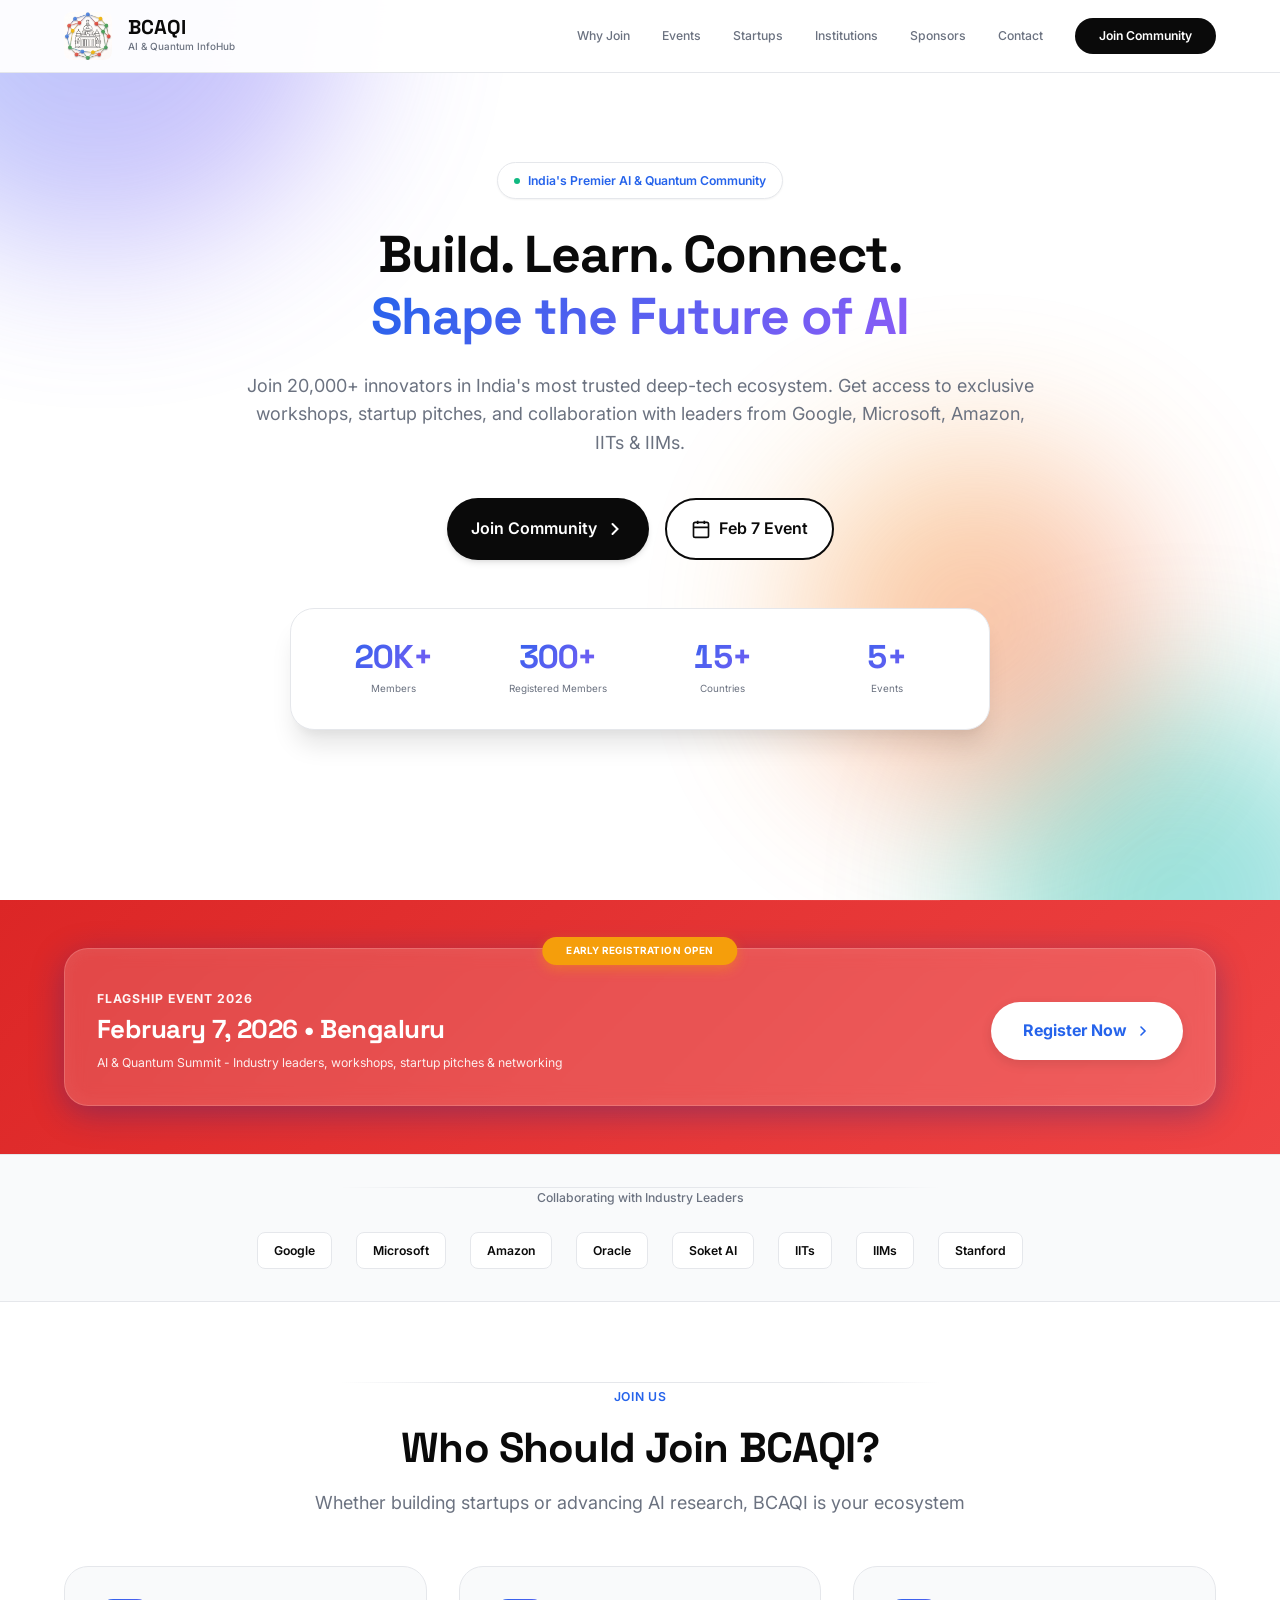
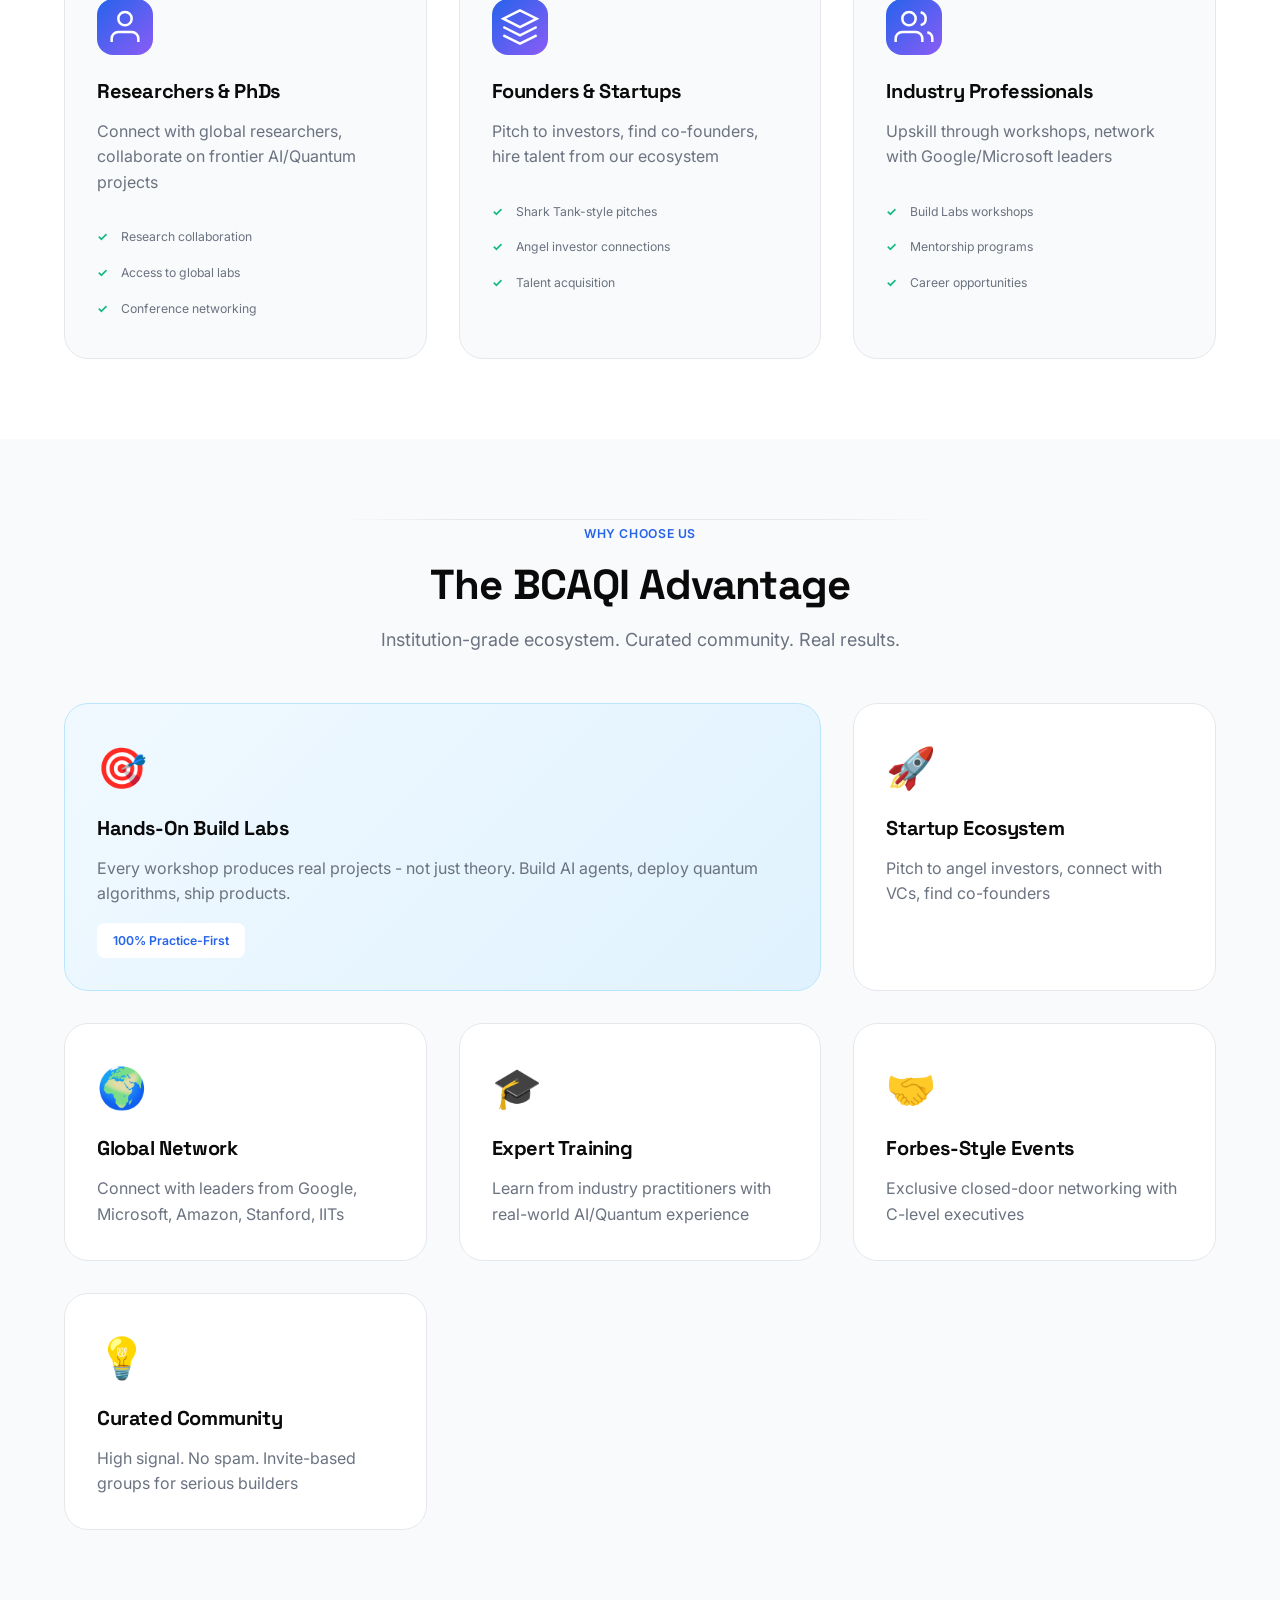
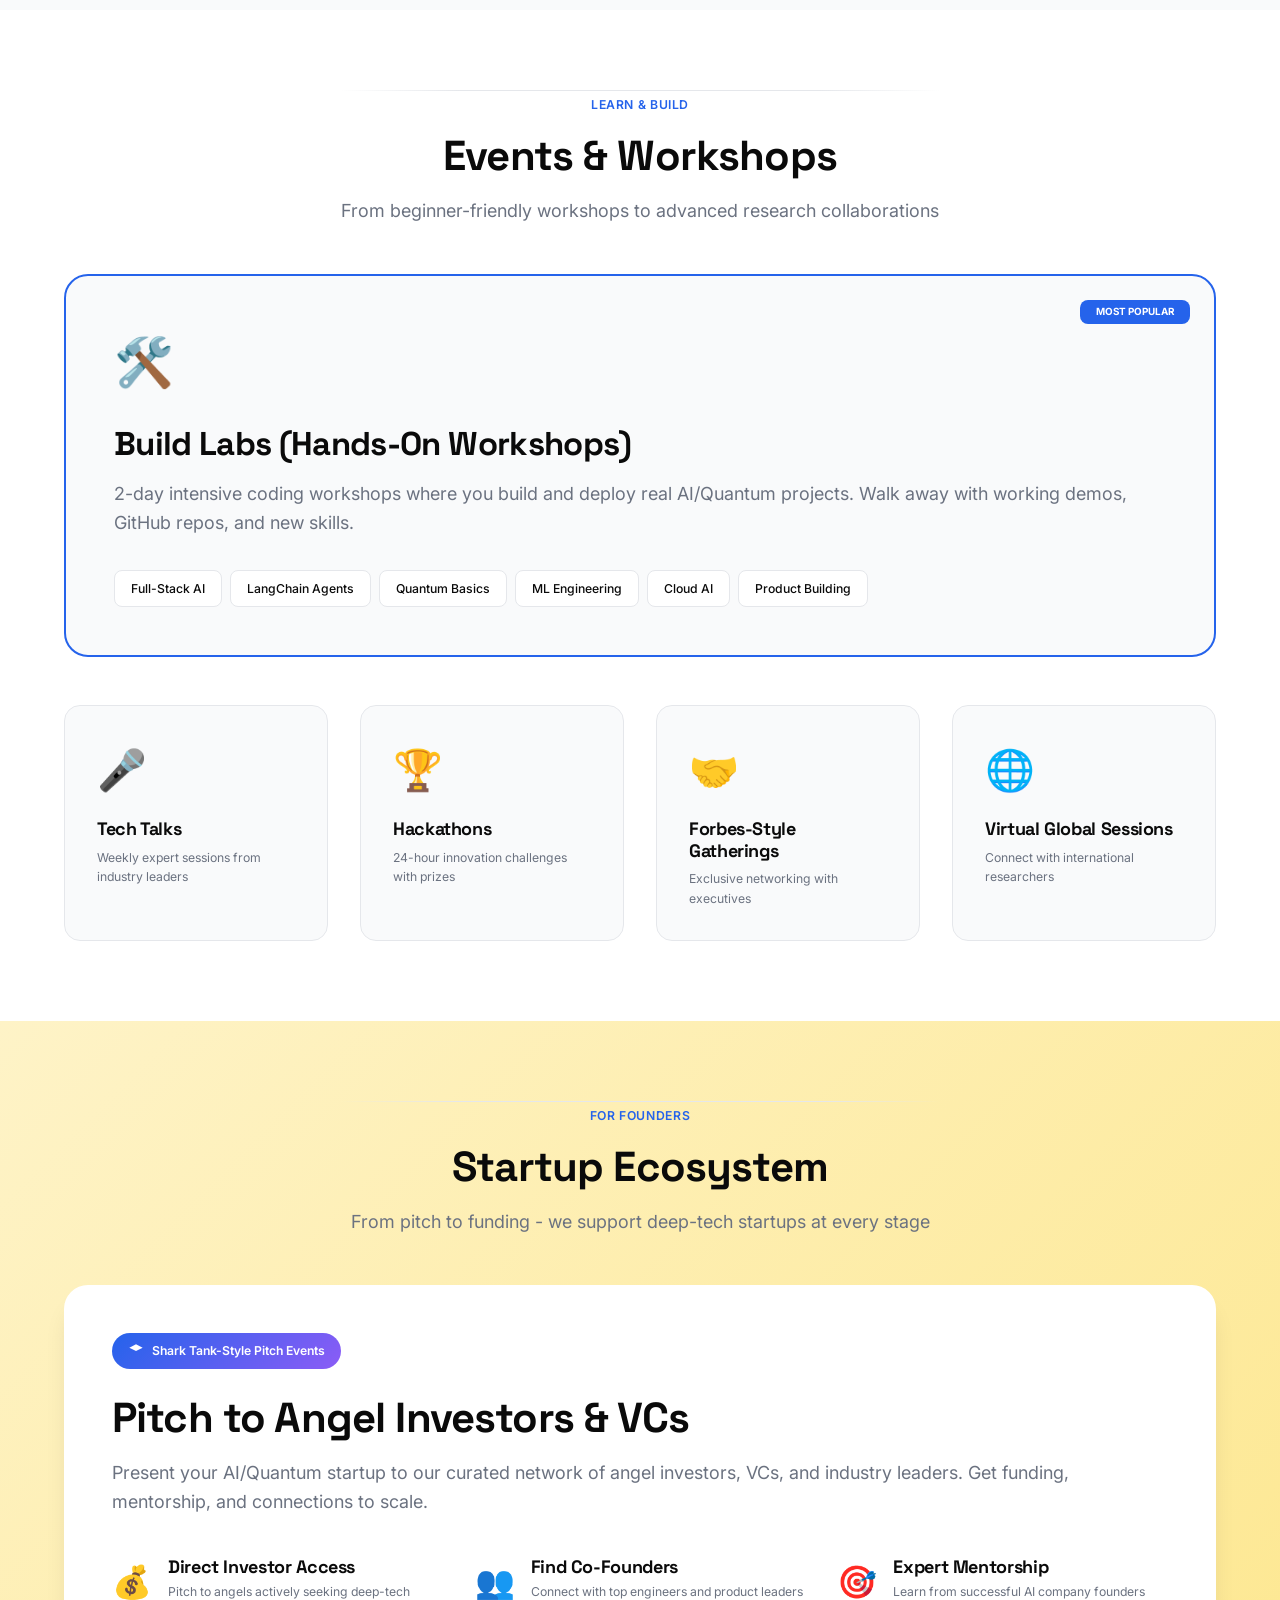
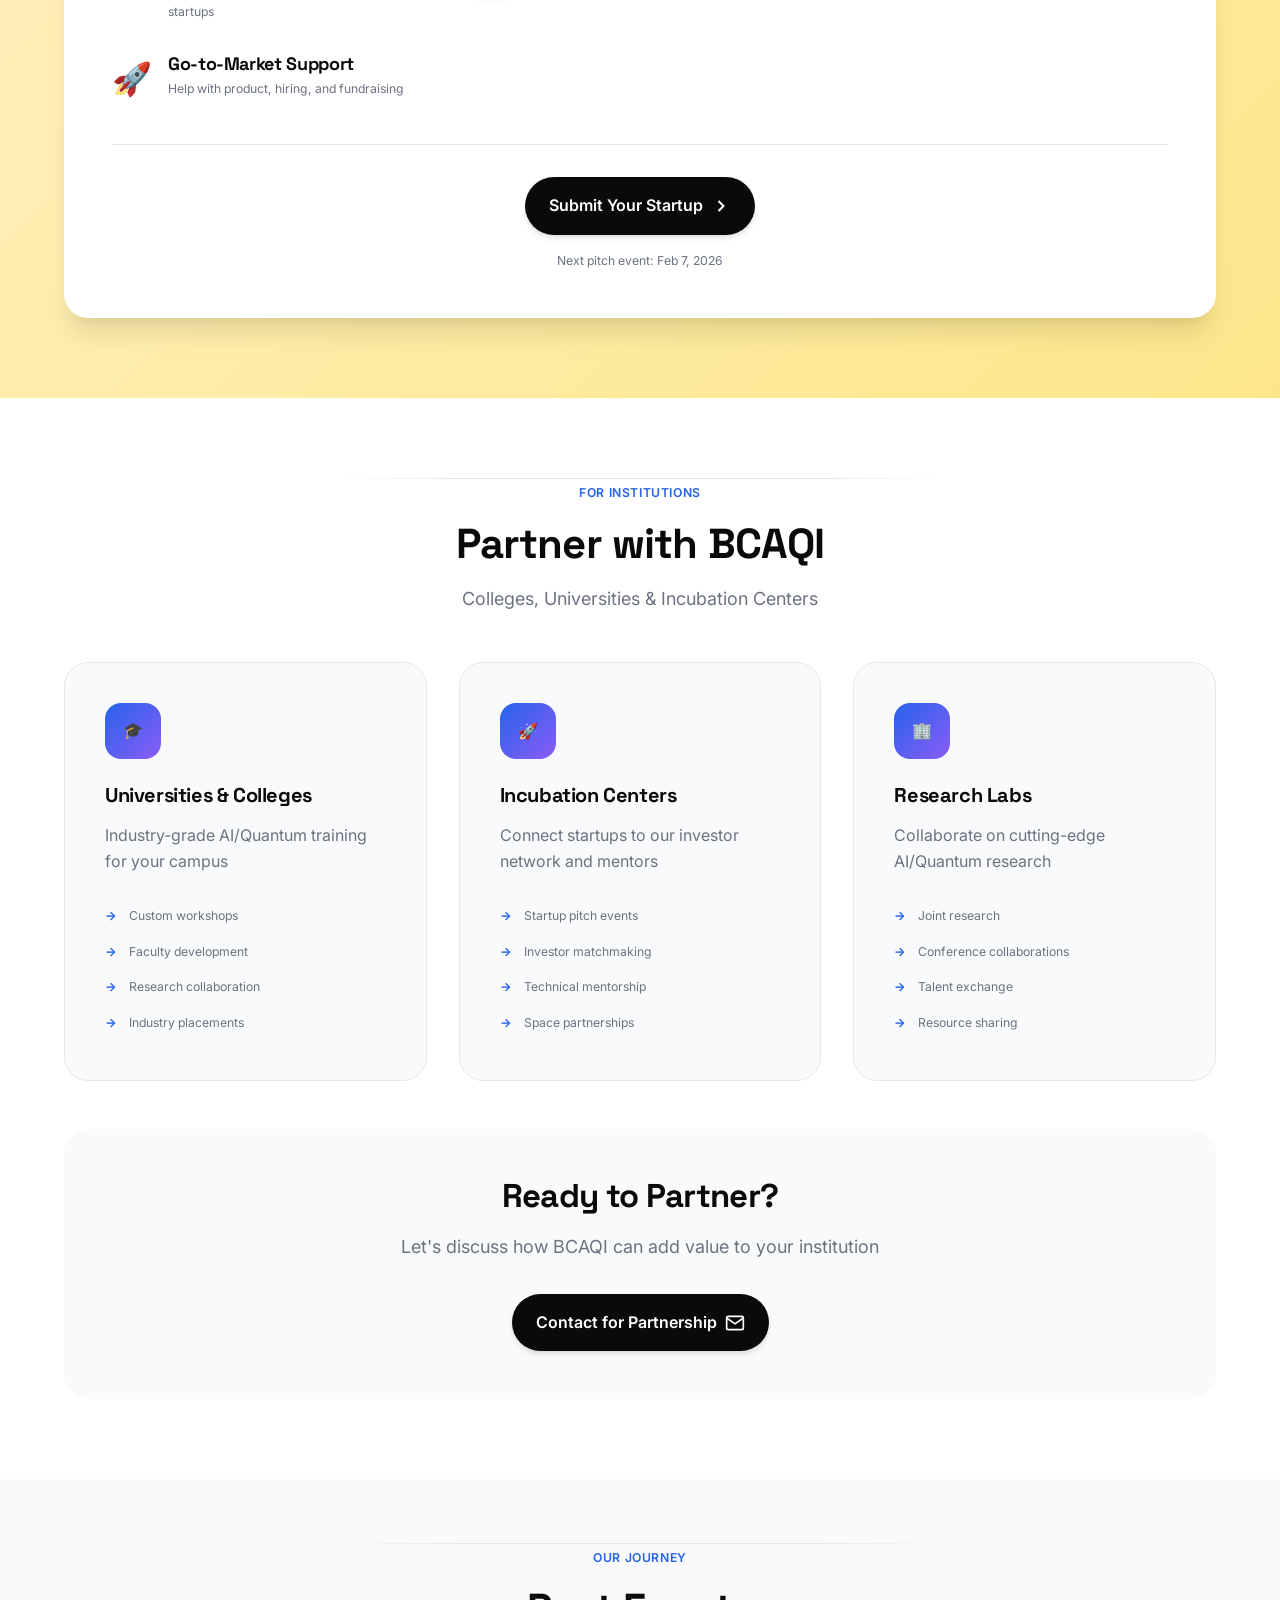
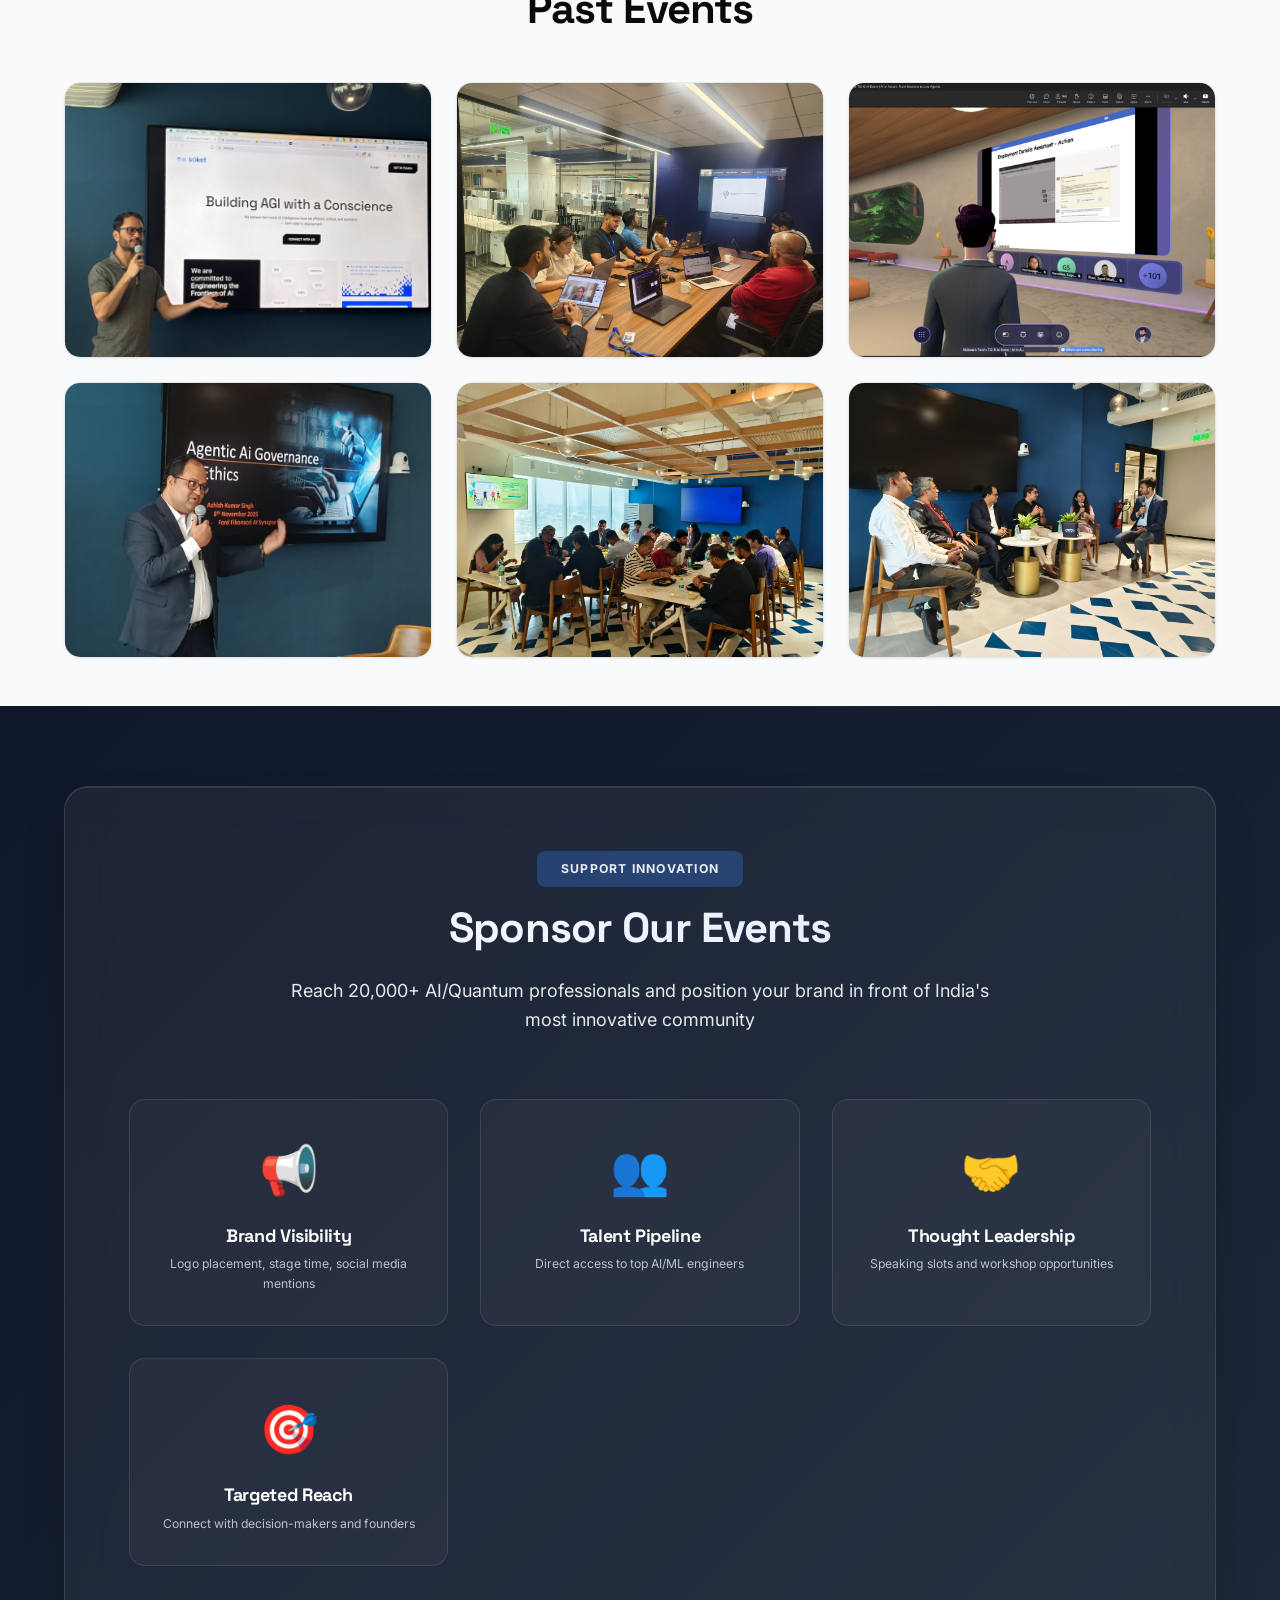
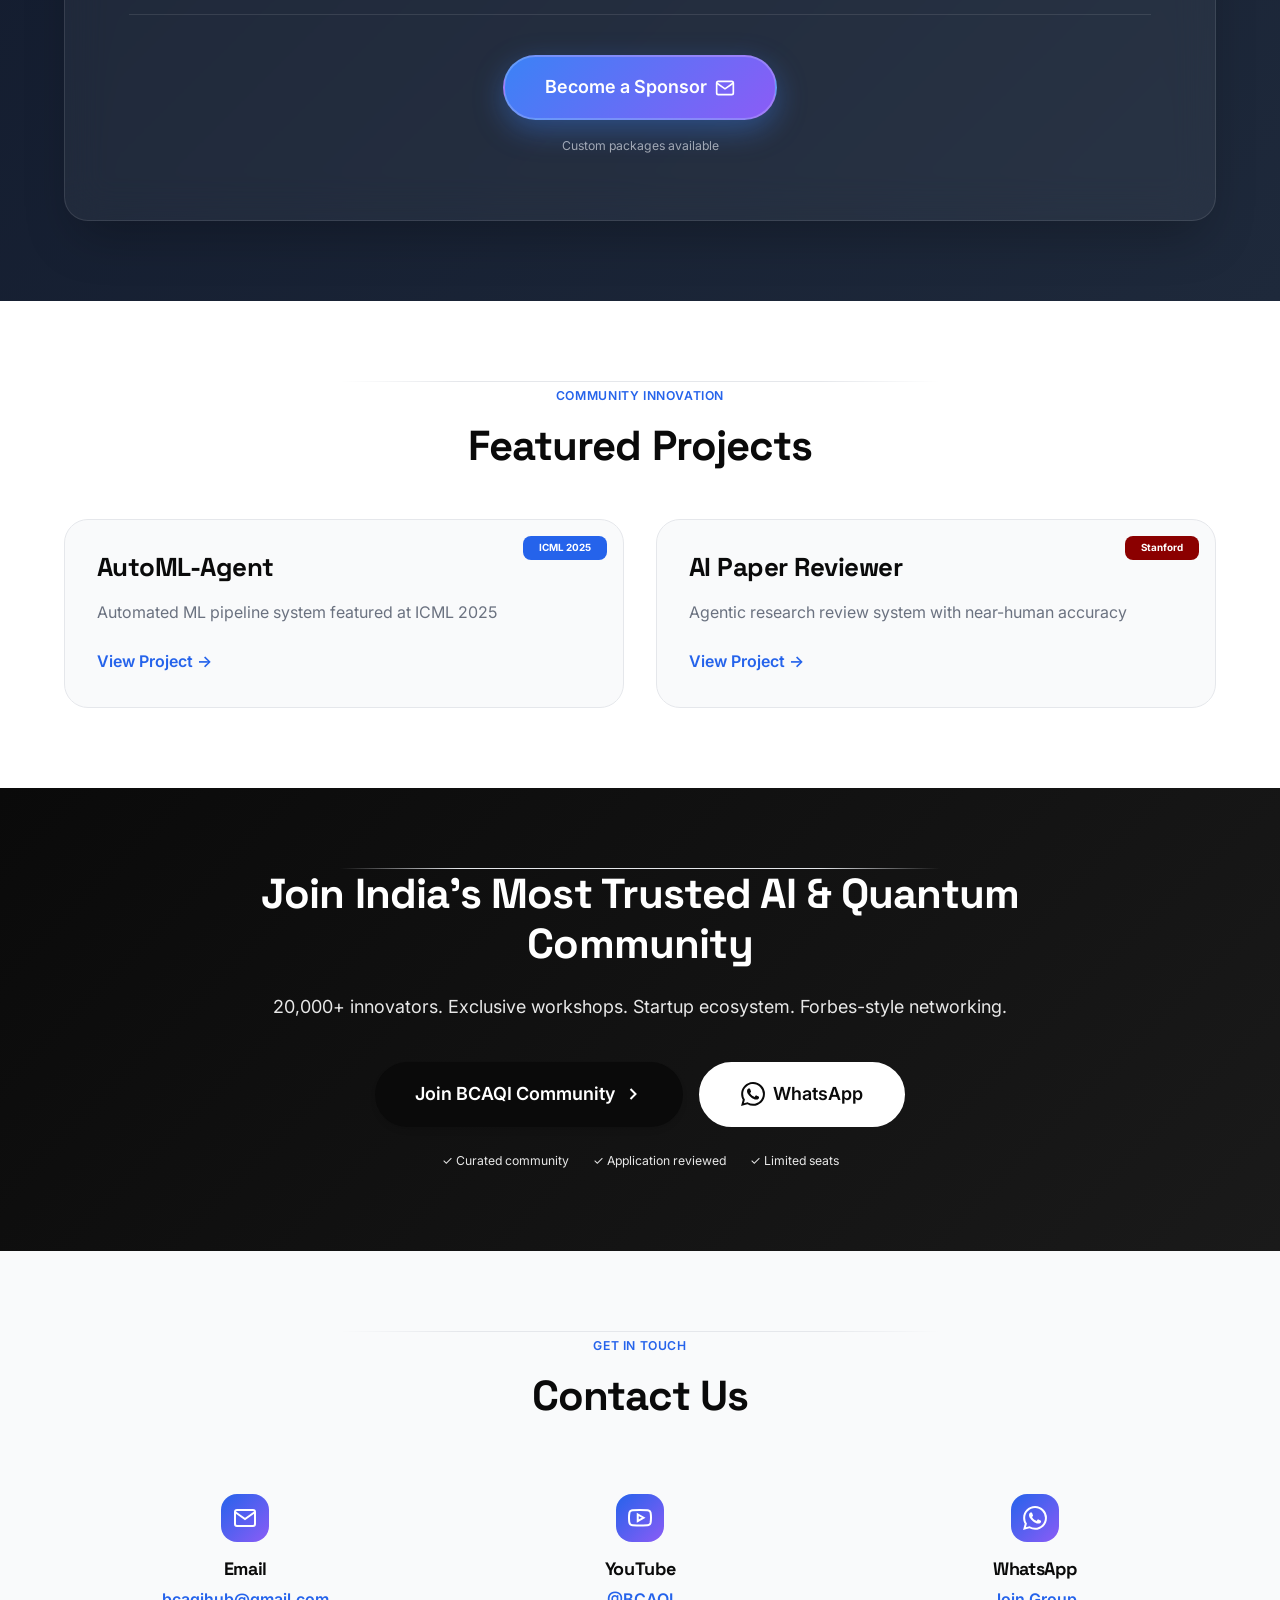
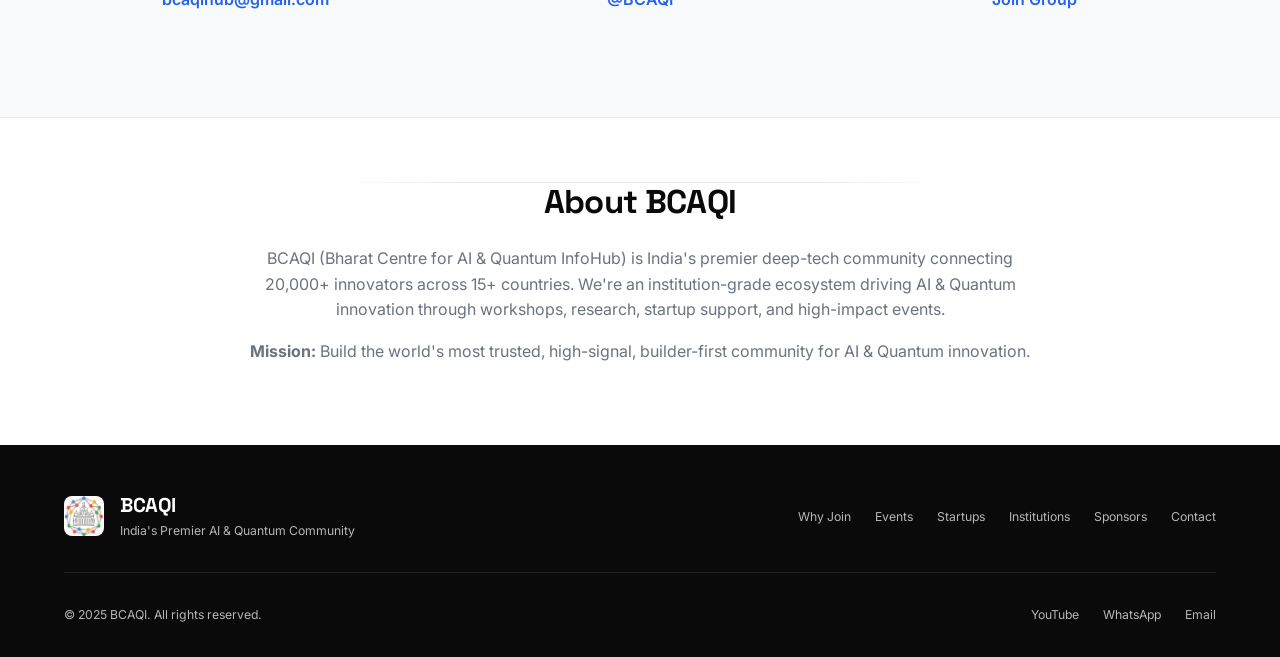
==== commit 4ffd91bb: "Add files via upload" ====
--- a/index.html
+++ b/index.html
@@ -1,745 +1,909 @@
 <!DOCTYPE html>
-<html lang="en">
+<html lang="en-IN">
 <head>
-    <meta charset="UTF-8">
-    <meta name="viewport" content="width=device-width, initial-scale=1.0">
-
-    <!-- Primary Meta Tags -->
-    <title>BCAQI - India's Premier AI & Quantum Community | Workshops, Events & Startup Ecosystem</title>
-    <meta name="title" content="BCAQI - India's Premier AI & Quantum Community">
-    <meta name="description" content="Join 20,000+ innovators in India's premier AI & Quantum community. Exclusive workshops, hands-on training, startup pitches, and Forbes-style networking events. Feb 7, 2026 event in Bengaluru - Early registration open!">
-    <meta name="keywords" content="AI Community India, Quantum Computing, Bangalore AI, Machine Learning Workshops, AI Training, Deep Tech, Startup Ecosystem, Angel Investors, Build Labs">
-    <meta name="author" content="BCAQI">
-    <meta name="robots" content="index, follow">
-
-    <!-- Open Graph -->
-    <meta property="og:type" content="website">
-    <meta property="og:url" content="https://bcaqi.com">
-    <meta property="og:title" content="BCAQI - India's Premier AI & Quantum Community">
-    <meta property="og:description" content="Join 20,000+ innovators. Exclusive workshops, startup ecosystem, and Forbes-style networking events.">
-    <meta property="og:image" content="https://bcaqi.com/logo.jpeg">
-
-    <!-- Twitter -->
-    <meta property="twitter:card" content="summary_large_image">
-    <meta property="twitter:url" content="https://bcaqi.com">
-    <meta property="twitter:title" content="BCAQI - India's Premier AI & Quantum Community">
-    <meta property="twitter:description" content="Join 20,000+ innovators. Exclusive workshops and networking events.">
-    <meta property="twitter:image" content="https://bcaqi.com/logo.jpeg">
-
-    <!-- Favicon -->
-    <link rel="icon" type="image/jpeg" href="logo.jpeg">
-    <link rel="apple-touch-icon" href="logo.jpeg">
-
-    <!-- Fonts -->
-    <link rel="preconnect" href="https://fonts.googleapis.com">
-    <link rel="preconnect" href="https://fonts.gstatic.com" crossorigin>
-    <link href="https://fonts.googleapis.com/css2?family=Inter:wght@400;500;600;700;800&family=Space+Grotesk:wght@600;700&display=swap" rel="stylesheet">
-
-    <!-- Structured Data -->
-    <script type="application/ld+json">
+  <!-- ===========================
+       META TAGS - SEO OPTIMIZED
+       =========================== -->
+  <meta charset="UTF-8">
+  <meta content="width=device-width, initial-scale=1.0, viewport-fit=cover" name="viewport">
+  <meta content="IE=edge" http-equiv="X-UA-Compatible">
+
+  <!-- Primary Meta Tags -->
+  <title>BCAQI - India's #1 AI & Quantum Community | 20,000+ Innovators | Workshops, Events & Startup Ecosystem</title>
+  <meta content="BCAQI - India's Premier AI & Quantum Community | Join 20,000+ Innovators" name="title">
+  <meta
+    content="Join India's largest AI & Quantum community with 20,000+ members across 15 countries. Get access to exclusive hands-on workshops, startup pitch events, Forbes-style networking, and collaboration with Google, Microsoft, Amazon, IITs & IIMs. Feb 7, 2026 flagship event in Bengaluru - Register now!"
+    name="description">
+  <meta
+    content="AI community India, quantum computing India, machine learning workshops, AI training Bangalore, deep tech India, startup ecosystem, angel investors India, AI quantum research, build labs, AI bootcamp, quantum workshop, tech community India, AI networking events, BCAQI, Bharat AI, Indian AI hub"
+    name="keywords">
+  <meta content="BCAQI - Bharat Centre for AI & Quantum InfoHub" name="author">
+  <meta content="index, follow, max-snippet:-1, max-image-preview:large, max-video-preview:-1" name="robots">
+  <meta content="index, follow" name="googlebot">
+  <link href="https://bcaqi.com" rel="canonical">
+
+  <!-- Geo Tags -->
+  <meta content="IN-KA" name="geo.region">
+  <meta content="Bengaluru, India" name="geo.placename">
+  <meta content="12.9716;77.5946" name="geo.position">
+  <meta content="12.9716, 77.5946" name="ICBM">
+
+  <!-- Open Graph / Facebook -->
+  <meta content="website" property="og:type">
+  <meta content="https://bcaqi.com" property="og:url">
+  <meta content="BCAQI" property="og:site_name">
+  <meta content="BCAQI - India's Premier AI & Quantum Community | 20,000+ Innovators" property="og:title">
+  <meta
+    content="Join 20,000+ innovators in India's most trusted deep-tech ecosystem. Exclusive workshops, startup pitches, and Forbes-style networking with Google, Microsoft, Amazon leaders."
+    property="og:description">
+  <meta content="https://bcaqi.com/logo.jpeg" property="og:image">
+  <meta content="1200" property="og:image:width">
+  <meta content="630" property="og:image:height">
+  <meta content="BCAQI - India's Premier AI & Quantum Community" property="og:image:alt">
+  <meta content="en_IN" property="og:locale">
+
+  <!-- Twitter -->
+  <meta content="summary_large_image" name="twitter:card">
+  <meta content="https://bcaqi.com" name="twitter:url">
+  <meta content="BCAQI - India's Premier AI & Quantum Community" name="twitter:title">
+  <meta content="Join 20,000+ innovators. Exclusive AI/Quantum workshops, startup ecosystem, and networking events."
+        name="twitter:description">
+  <meta content="https://bcaqi.com/logo.jpeg" name="twitter:image">
+  <meta content="@BCAQI" name="twitter:creator">
+  <meta content="@BCAQI" name="twitter:site">
+
+  <!-- Favicon -->
+  <link href="logo.jpeg" rel="icon" type="image/jpeg">
+  <link href="logo.jpeg" rel="apple-touch-icon">
+  <link href="logo.jpeg" rel="shortcut icon">
+
+  <!-- Fonts - Preloaded for performance -->
+  <link crossorigin href="https://fonts.googleapis.com" rel="preconnect">
+  <link crossorigin href="https://fonts.gstatic.com" rel="preconnect">
+  <link as="style"
+        href="https://fonts.googleapis.com/css2?family=Inter:wght@400;500;600;700;800&family=Space+Grotesk:wght@600;700&display=swap"
+        rel="preload">
+  <link
+    href="https://fonts.googleapis.com/css2?family=Inter:wght@400;500;600;700;800&family=Space+Grotesk:wght@600;700&display=swap"
+    rel="stylesheet">
+
+  <!-- Structured Data - Enhanced Schema.org -->
+  <script type="application/ld+json">
     {
       "@context": "https://schema.org",
-      "@type": "Organization",
-      "name": "BCAQI",
-      "alternateName": "Bharat Centre for AI & Quantum InfoHub",
-      "url": "https://bcaqi.com",
-      "logo": "https://bcaqi.com/logo.jpeg",
-      "description": "India's premier AI & Quantum community - workshops, training, and startup ecosystem",
-      "email": "bcaqihub@gmail.com",
-      "sameAs": [
-        "https://www.youtube.com/@BCAQI",
-        "https://chat.whatsapp.com/C9m3hwP7FFh1oPTKfgLr4R"
+      "@graph": [
+        {
+          "@type": "Organization",
+          "@id": "https://bcaqi.com/#organization",
+          "name": "BCAQI",
+          "alternateName": "Bharat Centre for AI & Quantum InfoHub",
+          "url": "https://bcaqi.com",
+          "logo": {
+            "@type": "ImageObject",
+            "url": "https://bcaqi.com/logo.jpeg",
+            "width": 512,
+            "height": 512
+          },
+          "description": "India's premier AI & Quantum community connecting 20,000+ innovators across 15 countries",
+          "email": "bcaqihub@gmail.com",
+          "foundingDate": "2023",
+          "foundingLocation": {
+            "@type": "Place",
+            "address": {
+              "@type": "PostalAddress",
+              "addressLocality": "Bengaluru",
+              "addressRegion": "Karnataka",
+              "addressCountry": "IN"
+            }
+          },
+          "sameAs": [
+            "https://www.youtube.com/@BCAQI",
+            "https://chat.whatsapp.com/C9m3hwP7FFh1oPTKfgLr4R"
+          ],
+          "contactPoint": {
+            "@type": "ContactPoint",
+            "email": "bcaqihub@gmail.com",
+            "contactType": "Customer Service",
+            "availableLanguage": [
+              "en",
+              "hi"
+            ]
+          }
+        },
+        {
+          "@type": "WebSite",
+          "@id": "https://bcaqi.com/#website",
+          "url": "https://bcaqi.com",
+          "name": "BCAQI",
+          "publisher": {
+            "@id": "https://bcaqi.com/#organization"
+          },
+          "inLanguage": "en-IN"
+        },
+        {
+          "@type": "Event",
+          "name": "AI & Quantum Summit 2026",
+          "description": "India's flagship AI & Quantum summit featuring industry leaders, hands-on workshops, startup pitches, and premium networking",
+          "startDate": "2026-02-07T09:00:00+05:30",
+          "endDate": "2026-02-07T18:00:00+05:30",
+          "eventStatus": "https://schema.org/EventScheduled",
+          "eventAttendanceMode": "https://schema.org/OfflineEventAttendanceMode",
+          "location": {
+            "@type": "Place",
+            "name": "Bengaluru",
+            "address": {
+              "@type": "PostalAddress",
+              "addressLocality": "Bengaluru",
+              "addressRegion": "Karnataka",
+              "addressCountry": "IN"
+            }
+          },
+          "organizer": {
+            "@id": "https://bcaqi.com/#organization"
+          },
+          "offers": {
+            "@type": "Offer",
+            "url": "https://forms.gle/uKByid8EHfMo6wnL8",
+            "price": "0",
+            "priceCurrency": "INR",
+            "availability": "https://schema.org/InStock",
+            "validFrom": "2025-01-01"
+          }
+        }
       ]
     }
-    </script>
-
-    <!-- PWA -->
-    <link rel="manifest" href="manifest.json">
-    <meta name="theme-color" content="#0a0a0a">
-
-    <!-- Stylesheet -->
-    <link rel="stylesheet" href="style.css">
+  </script>
+
+  <!-- PWA Meta Tags -->
+  <link href="manifest.json" rel="manifest">
+  <meta content="#0a0a0a" name="theme-color">
+  <meta content="yes" name="apple-mobile-web-app-capable">
+  <meta content="black-translucent" name="apple-mobile-web-app-status-bar-style">
+  <meta content="yes" name="mobile-web-app-capable">
+  <meta content="BCAQI" name="apple-mobile-web-app-title">
+
+  <!-- Performance Hints -->
+  <link href="https://fonts.googleapis.com" rel="dns-prefetch">
+  <link href="https://fonts.gstatic.com" rel="dns-prefetch">
+  <link href="https://unpkg.com" rel="dns-prefetch">
+  <link href="https://unpkg.com" rel="preconnect">
+
+  <!-- Stylesheet -->
+  <link href="style.css" rel="stylesheet">
+
+  <!-- Preload AOS CSS -->
+  <link as="style" href="https://unpkg.com/aos@2.3.1/dist/aos.css" rel="preload">
 </head>
 <body>
 
-    <!-- Loading Screen -->
-    <div class="loading-screen" id="loadingScreen">
-        <div class="loading-logo">
-            <img src="logo.jpeg" alt="BCAQI">
-        </div>
-    </div>
-
-    <!-- Navigation -->
-    <nav class="nav" id="mainNav">
-        <div class="nav-content">
-            <a href="#" class="nav-logo">
-                <img src="logo.jpeg" alt="BCAQI Logo">
-                <div class="brand-info">
-                    <span class="brand-name">BCAQI</span>
-                    <span class="brand-tagline">AI & Quantum InfoHub</span>
-                </div>
-            </a>
-
-            <div class="nav-menu" id="navMenu">
-                <a href="#benefits" class="nav-link">Why Join</a>
-                <a href="#events" class="nav-link">Events</a>
-                <a href="#startup" class="nav-link">Startups</a>
-                <a href="#institutions" class="nav-link">Institutions</a>
-                <a href="#sponsors" class="nav-link">Sponsors</a>
-                <a href="#contact" class="nav-link">Contact</a>
-                <a href="https://forms.gle/uKByid8EHfMo6wnL8" target="_blank" class="nav-cta">
-                    Join Community
-                </a>
+<!-- ===========================
+     SKIP TO MAIN CONTENT (A11Y)
+     =========================== -->
+<a class="skip-to-main" href="#main-content">Skip to main content</a>
+
+<!-- ===========================
+     LOADING SCREEN
+     =========================== -->
+<div aria-hidden="true" class="loading-screen" id="loadingScreen">
+  <div class="loading-logo">
+    <img alt="BCAQI Loading" height="64" src="logo.jpeg" width="64">
+  </div>
+</div>
+
+<!-- ===========================
+     NAVIGATION
+     =========================== -->
+<nav aria-label="Main navigation" class="nav" id="mainNav" role="navigation">
+  <div class="nav-content">
+    <a aria-label="BCAQI Home" class="nav-logo" href="#">
+      <img alt="BCAQI Logo" height="48" src="logo.jpeg" width="48">
+      <div class="brand-info">
+        <span class="brand-name">BCAQI</span>
+        <span class="brand-tagline">AI & Quantum InfoHub</span>
+      </div>
+    </a>
+
+    <div class="nav-menu" id="navMenu">
+      <a class="nav-link" href="#benefits">Why Join</a>
+      <a class="nav-link" href="#events">Events</a>
+      <a class="nav-link" href="#startup">Startups</a>
+      <a class="nav-link" href="#institutions">Institutions</a>
+      <a class="nav-link" href="#sponsors">Sponsors</a>
+      <a class="nav-link" href="#contact">Contact</a>
+      <a class="nav-cta" href="https://forms.gle/uKByid8EHfMo6wnL8" rel="noopener noreferrer" target="_blank">
+        Join Community
+      </a>
+    </div>
+
+    <button aria-expanded="false" aria-label="Toggle navigation menu" class="nav-toggle" id="navToggle">
+      <span></span>
+      <span></span>
+      <span></span>
+    </button>
+  </div>
+</nav>
+
+<!-- ===========================
+     MAIN CONTENT
+     =========================== -->
+<main id="main-content">
+
+  <!-- HERO SECTION -->
+  <section aria-labelledby="hero-title" class="hero">
+    <div aria-hidden="true" class="hero-bg">
+      <div class="gradient-orb orb-1"></div>
+      <div class="gradient-orb orb-2"></div>
+      <div class="gradient-orb orb-3"></div>
+    </div>
+
+    <div class="container">
+      <div class="hero-content">
+        <div class="hero-badge" data-aos="fade-up">
+          <span aria-hidden="true" class="badge-dot"></span>
+          <span>India's Premier AI & Quantum Community</span>
+        </div>
+
+        <h1 class="hero-title" data-aos="fade-up" data-aos-delay="100" id="hero-title">
+          Build. Learn. Connect.<br>
+          <span class="gradient-text">Shape the Future of AI</span>
+        </h1>
+
+        <p class="hero-description" data-aos="fade-up" data-aos-delay="200">
+          Join 20,000+ innovators in India's most trusted deep-tech ecosystem. Get access to exclusive
+          workshops, startup pitches, and collaboration with leaders from Google, Microsoft, Amazon, IITs & IIMs.
+        </p>
+
+        <div class="hero-actions" data-aos="fade-up" data-aos-delay="300">
+          <a class="btn btn-primary" href="https://forms.gle/uKByid8EHfMo6wnL8" rel="noopener noreferrer"
+             target="_blank">
+            <span>Join Community</span>
+            <svg aria-hidden="true" fill="none" height="20" viewBox="0 0 20 20" width="20">
+              <path d="M7.5 15L12.5 10L7.5 5" stroke="currentColor" stroke-linecap="round" stroke-width="2"/>
+            </svg>
+          </a>
+          <a class="btn btn-secondary" href="#feb7event">
+            <svg aria-hidden="true" fill="none" height="20" stroke="currentColor" stroke-width="2" viewBox="0 0 24 24"
+                 width="20">
+              <rect height="18" rx="2" ry="2" width="18" x="3" y="4"></rect>
+              <line x1="16" x2="16" y1="2" y2="6"></line>
+              <line x1="8" x2="8" y1="2" y2="6"></line>
+              <line x1="3" x2="21" y1="10" y2="10"></line>
+            </svg>
+            <span>Feb 7 Event</span>
+          </a>
+        </div>
+
+        <!-- Stats -->
+        <!-- Stats -->
+        <div class="hero-stats" data-aos="fade-up" data-aos-delay="400">
+          <div class="stat">
+            <div class="stat-number" data-target="20000">0</div>
+            <div class="stat-label">Members</div>
+          </div>
+          <div class="stat">
+            <div class="stat-number" data-target="300">0</div>
+            <div class="stat-label">Registered Members</div>
+          </div>
+          <div class="stat">
+            <div class="stat-number" data-target="15">0</div>
+            <div class="stat-label">Countries</div>
+          </div>
+          <div class="stat">
+            <div class="stat-number" data-target="5">0</div>
+            <div class="stat-label">Events</div>
+          </div>
+        </div>
+      </div>
+    </div>
+  </section>
+
+  <!-- EVENT BANNER -->
+  <section aria-labelledby="event-title" class="event-banner" id="feb7event">
+    <div class="container">
+      <div class="event-content" data-aos="zoom-in">
+        <div aria-label="Early Registration Open" class="event-badge">Early Registration Open</div>
+        <div class="event-info">
+          <div class="event-meta">Flagship Event 2026</div>
+          <h2 class="event-title" id="event-title">February 7, 2026 • Bengaluru</h2>
+          <p class="event-desc">AI & Quantum Summit - Industry leaders, workshops, startup pitches & networking</p>
+        </div>
+        <a class="event-cta" href="https://forms.gle/uKByid8EHfMo6wnL8" rel="noopener noreferrer" target="_blank">
+          Register Now
+          <svg aria-hidden="true" fill="none" height="16" viewBox="0 0 20 20" width="16">
+            <path d="M7.5 15L12.5 10L7.5 5" stroke="currentColor" stroke-linecap="round" stroke-width="2"/>
+          </svg>
+        </a>
+      </div>
+    </div>
+  </section>
+
+  <!-- SOCIAL PROOF -->
+  <section aria-labelledby="partners-label" class="social-proof">
+    <div class="container">
+      <p class="proof-label" data-aos="fade-up" id="partners-label">Collaborating with Industry Leaders</p>
+      <div class="partners" data-aos="fade-up" data-aos-delay="100" role="list">
+        <span role="listitem">Google</span>
+        <span role="listitem">Microsoft</span>
+        <span role="listitem">Amazon</span>
+        <span role="listitem">Oracle</span>
+        <span role="listitem">Soket AI</span>
+        <span role="listitem">IITs</span>
+        <span role="listitem">IIMs</span>
+        <span role="listitem">Stanford</span>
+      </div>
+    </div>
+  </section>
+
+  <!-- WHO WE SERVE -->
+  <section aria-labelledby="audience-title" class="audience-section" id="community">
+    <div class="container">
+      <div class="section-header" data-aos="fade-up">
+        <span class="section-label">Join Us</span>
+        <h2 class="section-title" id="audience-title">Who Should Join BCAQI?</h2>
+        <p class="section-subtitle">Whether building startups or advancing AI research, BCAQI is your ecosystem</p>
+      </div>
+
+      <div class="audience-grid">
+        <article class="audience-card" data-aos="fade-up">
+          <div aria-hidden="true" class="card-icon">
+            <svg fill="none" height="40" stroke="currentColor" stroke-width="1.5" viewBox="0 0 24 24" width="40">
+              <path d="M20 21v-2a4 4 0 0 0-4-4H8a4 4 0 0 0-4 4v2"></path>
+              <circle cx="12" cy="7" r="4"></circle>
+            </svg>
+          </div>
+          <h3>Researchers & PhDs</h3>
+          <p>Connect with global researchers, collaborate on frontier AI/Quantum projects</p>
+          <ul>
+            <li>Research collaboration</li>
+            <li>Access to global labs</li>
+            <li>Conference networking</li>
+          </ul>
+        </article>
+
+        <article class="audience-card" data-aos="fade-up" data-aos-delay="100">
+          <div aria-hidden="true" class="card-icon">
+            <svg fill="none" height="40" stroke="currentColor" stroke-width="1.5" viewBox="0 0 24 24" width="40">
+              <path d="M12 2L2 7l10 5 10-5-10-5z"></path>
+              <path d="M2 17l10 5 10-5"></path>
+              <path d="M2 12l10 5 10-5"></path>
+            </svg>
+          </div>
+          <h3>Founders & Startups</h3>
+          <p>Pitch to investors, find co-founders, hire talent from our ecosystem</p>
+          <ul>
+            <li>Shark Tank-style pitches</li>
+            <li>Angel investor connections</li>
+            <li>Talent acquisition</li>
+          </ul>
+        </article>
+
+        <article class="audience-card" data-aos="fade-up" data-aos-delay="200">
+          <div aria-hidden="true" class="card-icon">
+            <svg fill="none" height="40" stroke="currentColor" stroke-width="1.5" viewBox="0 0 24 24" width="40">
+              <path d="M17 21v-2a4 4 0 0 0-4-4H5a4 4 0 0 0-4 4v2"></path>
+              <circle cx="9" cy="7" r="4"></circle>
+              <path d="M23 21v-2a4 4 0 0 0-3-3.87"></path>
+              <path d="M16 3.13a4 4 0 0 1 0 7.75"></path>
+            </svg>
+          </div>
+          <h3>Industry Professionals</h3>
+          <p>Upskill through workshops, network with Google/Microsoft leaders</p>
+          <ul>
+            <li>Build Labs workshops</li>
+            <li>Mentorship programs</li>
+            <li>Career opportunities</li>
+          </ul>
+        </article>
+      </div>
+    </div>
+  </section>
+
+  <!-- BENEFITS -->
+  <section aria-labelledby="benefits-title" class="benefits-section" id="benefits">
+    <div class="container">
+      <div class="section-header" data-aos="fade-up">
+        <span class="section-label">Why Choose Us</span>
+        <h2 class="section-title" id="benefits-title">The BCAQI Advantage</h2>
+        <p class="section-subtitle">Institution-grade ecosystem. Curated community. Real results.</p>
+      </div>
+
+      <div class="benefits-grid">
+        <article class="benefit-card featured" data-aos="fade-up">
+          <div aria-hidden="true" class="benefit-icon">🎯</div>
+          <h3>Hands-On Build Labs</h3>
+          <p>Every workshop produces real projects - not just theory. Build AI agents, deploy quantum algorithms, ship
+            products.</p>
+          <span class="benefit-badge">100% Practice-First</span>
+        </article>
+
+        <article class="benefit-card" data-aos="fade-up" data-aos-delay="100">
+          <div aria-hidden="true" class="benefit-icon">🚀</div>
+          <h3>Startup Ecosystem</h3>
+          <p>Pitch to angel investors, connect with VCs, find co-founders</p>
+        </article>
+
+        <article class="benefit-card" data-aos="fade-up" data-aos-delay="200">
+          <div aria-hidden="true" class="benefit-icon">🌍</div>
+          <h3>Global Network</h3>
+          <p>Connect with leaders from Google, Microsoft, Amazon, Stanford, IITs</p>
+        </article>
+
+        <article class="benefit-card" data-aos="fade-up" data-aos-delay="300">
+          <div aria-hidden="true" class="benefit-icon">🎓</div>
+          <h3>Expert Training</h3>
+          <p>Learn from industry practitioners with real-world AI/Quantum experience</p>
+        </article>
+
+        <article class="benefit-card" data-aos="fade-up" data-aos-delay="400">
+          <div aria-hidden="true" class="benefit-icon">🤝</div>
+          <h3>Forbes-Style Events</h3>
+          <p>Exclusive closed-door networking with C-level executives</p>
+        </article>
+
+        <article class="benefit-card" data-aos="fade-up" data-aos-delay="500">
+          <div aria-hidden="true" class="benefit-icon">💡</div>
+          <h3>Curated Community</h3>
+          <p>High signal. No spam. Invite-based groups for serious builders</p>
+        </article>
+      </div>
+    </div>
+  </section>
+
+  <!-- EVENTS & WORKSHOPS -->
+  <section aria-labelledby="events-title" class="events-section" id="events">
+    <div class="container">
+      <div class="section-header" data-aos="fade-up">
+        <span class="section-label">Learn & Build</span>
+        <h2 class="section-title" id="events-title">Events & Workshops</h2>
+        <p class="section-subtitle">From beginner-friendly workshops to advanced research collaborations</p>
+      </div>
+
+      <!-- Build Labs Feature -->
+      <article class="build-labs-feature" data-aos="fade-up">
+        <div aria-label="Most Popular" class="labs-badge">Most Popular</div>
+        <div aria-hidden="true" class="labs-icon">🛠️</div>
+        <h3>Build Labs (Hands-On Workshops)</h3>
+        <p class="labs-description">
+          2-day intensive coding workshops where you build and deploy real AI/Quantum projects.
+          Walk away with working demos, GitHub repos, and new skills.
+        </p>
+        <div class="labs-topics" role="list">
+          <span role="listitem">Full-Stack AI</span>
+          <span role="listitem">LangChain Agents</span>
+          <span role="listitem">Quantum Basics</span>
+          <span role="listitem">ML Engineering</span>
+          <span role="listitem">Cloud AI</span>
+          <span role="listitem">Product Building</span>
+        </div>
+      </article>
+
+      <!-- Other Events -->
+      <div class="events-grid">
+        <article class="event-card" data-aos="fade-up">
+          <div aria-hidden="true" class="event-icon">🎤</div>
+          <h4>Tech Talks</h4>
+          <p>Weekly expert sessions from industry leaders</p>
+        </article>
+
+        <article class="event-card" data-aos="fade-up" data-aos-delay="100">
+          <div aria-hidden="true" class="event-icon">🏆</div>
+          <h4>Hackathons</h4>
+          <p>24-hour innovation challenges with prizes</p>
+        </article>
+
+        <article class="event-card" data-aos="fade-up" data-aos-delay="200">
+          <div aria-hidden="true" class="event-icon">🤝</div>
+          <h4>Forbes-Style Gatherings</h4>
+          <p>Exclusive networking with executives</p>
+        </article>
+
+        <article class="event-card" data-aos="fade-up" data-aos-delay="300">
+          <div aria-hidden="true" class="event-icon">🌐</div>
+          <h4>Virtual Global Sessions</h4>
+          <p>Connect with international researchers</p>
+        </article>
+      </div>
+    </div>
+  </section>
+
+  <!-- STARTUP ECOSYSTEM -->
+  <section aria-labelledby="startup-title" class="startup-section" id="startup">
+    <div class="container">
+      <div class="section-header" data-aos="fade-up">
+        <span class="section-label">For Founders</span>
+        <h2 class="section-title" id="startup-title">Startup Ecosystem</h2>
+        <p class="section-subtitle">From pitch to funding - we support deep-tech startups at every stage</p>
+      </div>
+
+      <div class="startup-content" data-aos="fade-up">
+        <div class="startup-badge">
+          <svg aria-hidden="true" fill="currentColor" height="16" viewBox="0 0 24 24" width="16">
+            <path d="M12 2L2 7l10 5 10-5-10-5z"></path>
+          </svg>
+          Shark Tank-Style Pitch Events
+        </div>
+        <h3>Pitch to Angel Investors & VCs</h3>
+        <p class="startup-description">
+          Present your AI/Quantum startup to our curated network of angel investors, VCs, and industry leaders.
+          Get funding, mentorship, and connections to scale.
+        </p>
+
+        <div class="startup-features">
+          <div class="feature-item">
+            <div aria-hidden="true" class="feature-icon">💰</div>
+            <div class="feature-content">
+              <h4>Direct Investor Access</h4>
+              <p>Pitch to angels actively seeking deep-tech startups</p>
             </div>
-
-            <button class="nav-toggle" id="navToggle" aria-label="Toggle navigation">
-                <span></span>
-                <span></span>
-                <span></span>
-            </button>
-        </div>
-    </nav>
-
-    <!-- Hero Section -->
-    <section class="hero">
-        <div class="hero-bg">
-            <div class="gradient-orb orb-1"></div>
-            <div class="gradient-orb orb-2"></div>
-            <div class="gradient-orb orb-3"></div>
-        </div>
-
-        <div class="container">
-            <div class="hero-content">
-                <div class="hero-badge" data-aos="fade-up">
-                    <span class="badge-dot"></span>
-                    <span>India's #1 AI & Quantum Community</span>
-                </div>
-
-                <h1 class="hero-title" data-aos="fade-up" data-aos-delay="100">
-                    Build. Learn. Connect.<br>
-                    <span class="gradient-text">Shape the Future of AI</span>
-                </h1>
-
-                <p class="hero-description" data-aos="fade-up" data-aos-delay="200">
-                    Join 20,000+ innovators in India's most trusted deep-tech ecosystem. Get access to exclusive
-                    workshops, startup pitches, and collaboration with leaders from Google, Microsoft, Amazon, IITs & IIMs.
-                </p>
-
-                <div class="hero-actions" data-aos="fade-up" data-aos-delay="300">
-                    <a href="https://forms.gle/uKByid8EHfMo6wnL8" target="_blank" class="btn btn-primary">
-                        <span>Join Community</span>
-                        <svg width="20" height="20" viewBox="0 0 20 20" fill="none">
-                            <path d="M7.5 15L12.5 10L7.5 5" stroke="currentColor" stroke-width="2" stroke-linecap="round"/>
-                        </svg>
-                    </a>
-                    <a href="#feb7event" class="btn btn-secondary">
-                        <svg width="20" height="20" viewBox="0 0 24 24" fill="none" stroke="currentColor" stroke-width="2">
-                            <rect x="3" y="4" width="18" height="18" rx="2" ry="2"></rect>
-                            <line x1="16" y1="2" x2="16" y2="6"></line>
-                            <line x1="8" y1="2" x2="8" y2="6"></line>
-                            <line x1="3" y1="10" x2="21" y2="10"></line>
-                        </svg>
-                        <span>Feb 7 Event</span>
-                    </a>
-                </div>
-
-                <!-- Stats -->
-                <div class="hero-stats" data-aos="fade-up" data-aos-delay="400">
-                    <div class="stat">
-                        <div class="stat-number" data-target="20000">0</div>
-                        <div class="stat-label">Members</div>
-                    </div>
-                    <div class="stat">
-                        <div class="stat-number" data-target="5">0</div>
-                        <div class="stat-label">Events</div>
-                    </div>
-                    <div class="stat">
-                        <div class="stat-number" data-target="15">0</div>
-                        <div class="stat-label">Countries</div>
-                    </div>
-                    <div class="stat">
-                        <div class="stat-number" data-target="50">0</div>
-                        <div class="stat-label">Workshops</div>
-                    </div>
-                </div>
+          </div>
+          <div class="feature-item">
+            <div aria-hidden="true" class="feature-icon">👥</div>
+            <div class="feature-content">
+              <h4>Find Co-Founders</h4>
+              <p>Connect with top engineers and product leaders</p>
             </div>
-        </div>
-    </section>
-
-    <!-- Event Banner -->
-    <section id="feb7event" class="event-banner">
-        <div class="container">
-            <div class="event-content" data-aos="zoom-in">
-                <div class="event-badge">Early Registration Open</div>
-                <div class="event-info">
-                    <div class="event-meta">Flagship Event 2026</div>
-                    <h2 class="event-title">February 7, 2026 • Bengaluru</h2>
-                    <p class="event-desc">AI & Quantum Summit - Industry leaders, workshops, startup pitches & networking</p>
-                </div>
-                <a href="https://forms.gle/uKByid8EHfMo6wnL8" target="_blank" class="event-cta">
-                    Register Now
-                    <svg width="16" height="16" viewBox="0 0 20 20" fill="none">
-                        <path d="M7.5 15L12.5 10L7.5 5" stroke="currentColor" stroke-width="2" stroke-linecap="round"/>
-                    </svg>
-                </a>
+          </div>
+          <div class="feature-item">
+            <div aria-hidden="true" class="feature-icon">🎯</div>
+            <div class="feature-content">
+              <h4>Expert Mentorship</h4>
+              <p>Learn from successful AI company founders</p>
             </div>
-        </div>
-    </section>
-
-    <!-- Social Proof -->
-    <section class="social-proof">
-        <div class="container">
-            <p class="proof-label" data-aos="fade-up">Collaborating with Industry Leaders</p>
-            <div class="partners" data-aos="fade-up" data-aos-delay="100">
-                <span>Google</span>
-                <span>Microsoft</span>
-                <span>Amazon</span>
-                <span>Oracle</span>
-                <span>Soket AI</span>
-                <span>IITs</span>
-                <span>IIMs</span>
-                <span>Stanford</span>
+          </div>
+          <div class="feature-item">
+            <div aria-hidden="true" class="feature-icon">🚀</div>
+            <div class="feature-content">
+              <h4>Go-to-Market Support</h4>
+              <p>Help with product, hiring, and fundraising</p>
             </div>
-        </div>
-    </section>
-
-    <!-- Who We Serve -->
-    <section id="community" class="audience-section">
-        <div class="container">
-            <div class="section-header" data-aos="fade-up">
-                <span class="section-label">Join Us</span>
-                <h2 class="section-title">Who Should Join BCAQI?</h2>
-                <p class="section-subtitle">Whether building startups or advancing AI research, BCAQI is your ecosystem</p>
-            </div>
-
-            <div class="audience-grid">
-                <div class="audience-card" data-aos="fade-up">
-                    <div class="card-icon">
-                        <svg width="40" height="40" viewBox="0 0 24 24" fill="none" stroke="currentColor" stroke-width="1.5">
-                            <path d="M20 21v-2a4 4 0 0 0-4-4H8a4 4 0 0 0-4 4v2"></path>
-                            <circle cx="12" cy="7" r="4"></circle>
-                        </svg>
-                    </div>
-                    <h3>Researchers & PhDs</h3>
-                    <p>Connect with global researchers, collaborate on frontier AI/Quantum projects</p>
-                    <ul>
-                        <li>Research collaboration</li>
-                        <li>Access to global labs</li>
-                        <li>Conference networking</li>
-                    </ul>
-                </div>
-
-                <div class="audience-card" data-aos="fade-up" data-aos-delay="100">
-                    <div class="card-icon">
-                        <svg width="40" height="40" viewBox="0 0 24 24" fill="none" stroke="currentColor" stroke-width="1.5">
-                            <path d="M12 2L2 7l10 5 10-5-10-5z"></path>
-                            <path d="M2 17l10 5 10-5"></path>
-                            <path d="M2 12l10 5 10-5"></path>
-                        </svg>
-                    </div>
-                    <h3>Founders & Startups</h3>
-                    <p>Pitch to investors, find co-founders, hire talent from our ecosystem</p>
-                    <ul>
-                        <li>Shark Tank-style pitches</li>
-                        <li>Angel investor connections</li>
-                        <li>Talent acquisition</li>
-                    </ul>
-                </div>
-
-                <div class="audience-card" data-aos="fade-up" data-aos-delay="200">
-                    <div class="card-icon">
-                        <svg width="40" height="40" viewBox="0 0 24 24" fill="none" stroke="currentColor" stroke-width="1.5">
-                            <path d="M17 21v-2a4 4 0 0 0-4-4H5a4 4 0 0 0-4 4v2"></path>
-                            <circle cx="9" cy="7" r="4"></circle>
-                            <path d="M23 21v-2a4 4 0 0 0-3-3.87"></path>
-                            <path d="M16 3.13a4 4 0 0 1 0 7.75"></path>
-                        </svg>
-                    </div>
-                    <h3>Industry Professionals</h3>
-                    <p>Upskill through workshops, network with Google/Microsoft leaders</p>
-                    <ul>
-                        <li>Build Labs workshops</li>
-                        <li>Mentorship programs</li>
-                        <li>Career opportunities</li>
-                    </ul>
-                </div>
-            </div>
-        </div>
-    </section>
-
-    <!-- Benefits -->
-    <section id="benefits" class="benefits-section">
-        <div class="container">
-            <div class="section-header" data-aos="fade-up">
-                <span class="section-label">Why Choose Us</span>
-                <h2 class="section-title">The BCAQI Advantage</h2>
-                <p class="section-subtitle">Institution-grade ecosystem. Curated community. Real results.</p>
-            </div>
-
-            <div class="benefits-grid">
-                <div class="benefit-card featured" data-aos="fade-up">
-                    <div class="benefit-icon">🎯</div>
-                    <h3>Hands-On Build Labs</h3>
-                    <p>Every workshop produces real projects - not just theory. Build AI agents, deploy quantum algorithms, ship products.</p>
-                    <span class="benefit-badge">100% Practice-First</span>
-                </div>
-
-                <div class="benefit-card" data-aos="fade-up" data-aos-delay="100">
-                    <div class="benefit-icon">🚀</div>
-                    <h3>Startup Ecosystem</h3>
-                    <p>Pitch to angel investors, connect with VCs, find co-founders</p>
-                </div>
-
-                <div class="benefit-card" data-aos="fade-up" data-aos-delay="200">
-                    <div class="benefit-icon">🌍</div>
-                    <h3>Global Network</h3>
-                    <p>Connect with leaders from Google, Microsoft, Amazon, Stanford, IITs</p>
-                </div>
-
-                <div class="benefit-card" data-aos="fade-up" data-aos-delay="300">
-                    <div class="benefit-icon">🎓</div>
-                    <h3>Expert Training</h3>
-                    <p>Learn from industry practitioners with real-world AI/Quantum experience</p>
-                </div>
-
-                <div class="benefit-card" data-aos="fade-up" data-aos-delay="400">
-                    <div class="benefit-icon">🤝</div>
-                    <h3>Forbes-Style Events</h3>
-                    <p>Exclusive closed-door networking with C-level executives</p>
-                </div>
-
-                <div class="benefit-card" data-aos="fade-up" data-aos-delay="500">
-                    <div class="benefit-icon">💡</div>
-                    <h3>Curated Community</h3>
-                    <p>High signal. No spam. Invite-based groups for serious builders</p>
-                </div>
-            </div>
-        </div>
-    </section>
-
-    <!-- Events & Workshops -->
-    <section id="events" class="events-section">
-        <div class="container">
-            <div class="section-header" data-aos="fade-up">
-                <span class="section-label">Learn & Build</span>
-                <h2 class="section-title">Events & Workshops</h2>
-                <p class="section-subtitle">From beginner-friendly workshops to advanced research collaborations</p>
-            </div>
-
-            <!-- Build Labs Feature -->
-            <div class="build-labs-feature" data-aos="fade-up">
-                <div class="labs-badge">Most Popular</div>
-                <div class="labs-icon">🛠️</div>
-                <h3>Build Labs (Hands-On Workshops)</h3>
-                <p class="labs-description">
-                    2-day intensive coding workshops where you build and deploy real AI/Quantum projects.
-                    Walk away with working demos, GitHub repos, and new skills.
-                </p>
-                <div class="labs-topics">
-                    <span>Full-Stack AI</span>
-                    <span>LangChain Agents</span>
-                    <span>Quantum Basics</span>
-                    <span>ML Engineering</span>
-                    <span>Cloud AI</span>
-                    <span>Product Building</span>
-                </div>
-            </div>
-
-            <!-- Other Events -->
-            <div class="events-grid">
-                <div class="event-card" data-aos="fade-up">
-                    <div class="event-icon">🎤</div>
-                    <h4>Tech Talks</h4>
-                    <p>Weekly expert sessions from industry leaders</p>
-                </div>
-
-                <div class="event-card" data-aos="fade-up" data-aos-delay="100">
-                    <div class="event-icon">🏆</div>
-                    <h4>Hackathons</h4>
-                    <p>24-hour innovation challenges with prizes</p>
-                </div>
-
-                <div class="event-card" data-aos="fade-up" data-aos-delay="200">
-                    <div class="event-icon">🤝</div>
-                    <h4>Forbes-Style Gatherings</h4>
-                    <p>Exclusive networking with executives</p>
-                </div>
-
-                <div class="event-card" data-aos="fade-up" data-aos-delay="300">
-                    <div class="event-icon">🌐</div>
-                    <h4>Virtual Global Sessions</h4>
-                    <p>Connect with international researchers</p>
-                </div>
-            </div>
-        </div>
-    </section>
-
-    <!-- Startup Ecosystem -->
-    <section id="startup" class="startup-section">
-        <div class="container">
-            <div class="section-header" data-aos="fade-up">
-                <span class="section-label">For Founders</span>
-                <h2 class="section-title">Startup Ecosystem</h2>
-                <p class="section-subtitle">From pitch to funding - we support deep-tech startups at every stage</p>
-            </div>
-
-            <div class="startup-content" data-aos="fade-up">
-                <div class="startup-badge">
-                    <svg width="16" height="16" viewBox="0 0 24 24" fill="currentColor">
-                        <path d="M12 2L2 7l10 5 10-5-10-5z"></path>
-                    </svg>
-                    Shark Tank-Style Pitch Events
-                </div>
-                <h3>Pitch to Angel Investors & VCs</h3>
-                <p class="startup-description">
-                    Present your AI/Quantum startup to our curated network of angel investors, VCs, and industry leaders.
-                    Get funding, mentorship, and connections to scale.
-                </p>
-
-                <div class="startup-features">
-                    <div class="feature-item">
-                        <div class="feature-icon">💰</div>
-                        <div class="feature-content">
-                            <h4>Direct Investor Access</h4>
-                            <p>Pitch to angels actively seeking deep-tech startups</p>
-                        </div>
-                    </div>
-                    <div class="feature-item">
-                        <div class="feature-icon">👥</div>
-                        <div class="feature-content">
-                            <h4>Find Co-Founders</h4>
-                            <p>Connect with top engineers and product leaders</p>
-                        </div>
-                    </div>
-                    <div class="feature-item">
-                        <div class="feature-icon">🎯</div>
-                        <div class="feature-content">
-                            <h4>Expert Mentorship</h4>
-                            <p>Learn from successful AI company founders</p>
-                        </div>
-                    </div>
-                    <div class="feature-item">
-                        <div class="feature-icon">🚀</div>
-                        <div class="feature-content">
-                            <h4>Go-to-Market Support</h4>
-                            <p>Help with product, hiring, and fundraising</p>
-                        </div>
-                    </div>
-                </div>
-
-                <div class="startup-cta">
-                    <a href="https://forms.gle/uKByid8EHfMo6wnL8" target="_blank" class="btn btn-primary">
-                        Submit Your Startup
-                        <svg width="20" height="20" viewBox="0 0 20 20" fill="none">
-                            <path d="M7.5 15L12.5 10L7.5 5" stroke="currentColor" stroke-width="2"/>
-                        </svg>
-                    </a>
-                    <p class="cta-note">Next pitch event: Feb 7, 2026</p>
-                </div>
-            </div>
-        </div>
-    </section>
-
-    <!-- Institutions -->
-    <section id="institutions" class="institutions-section">
-        <div class="container">
-            <div class="section-header" data-aos="fade-up">
-                <span class="section-label">For Institutions</span>
-                <h2 class="section-title">Partner with BCAQI</h2>
-                <p class="section-subtitle">Colleges, Universities & Incubation Centers</p>
-            </div>
-
-            <div class="institutions-grid">
-                <div class="institution-card" data-aos="fade-up">
-                    <div class="card-icon">🎓</div>
-                    <h3>Universities & Colleges</h3>
-                    <p>Industry-grade AI/Quantum training for your campus</p>
-                    <ul>
-                        <li>Custom workshops</li>
-                        <li>Faculty development</li>
-                        <li>Research collaboration</li>
-                        <li>Industry placements</li>
-                    </ul>
-                </div>
-
-                <div class="institution-card" data-aos="fade-up" data-aos-delay="100">
-                    <div class="card-icon">🚀</div>
-                    <h3>Incubation Centers</h3>
-                    <p>Connect startups to our investor network and mentors</p>
-                    <ul>
-                        <li>Startup pitch events</li>
-                        <li>Investor matchmaking</li>
-                        <li>Technical mentorship</li>
-                        <li>Space partnerships</li>
-                    </ul>
-                </div>
-
-                <div class="institution-card" data-aos="fade-up" data-aos-delay="200">
-                    <div class="card-icon">🏢</div>
-                    <h3>Research Labs</h3>
-                    <p>Collaborate on cutting-edge AI/Quantum research</p>
-                    <ul>
-                        <li>Joint research</li>
-                        <li>Conference collaborations</li>
-                        <li>Talent exchange</li>
-                        <li>Resource sharing</li>
-                    </ul>
-                </div>
-            </div>
-
-            <div class="institutions-cta" data-aos="fade-up">
-                <h3>Ready to Partner?</h3>
-                <p>Let's discuss how BCAQI can add value to your institution</p>
-                <a href="mailto:bcaqihub@gmail.com" class="btn btn-primary">
-                    Contact for Partnership
-                    <svg width="20" height="20" viewBox="0 0 24 24" fill="none" stroke="currentColor" stroke-width="2">
-                        <path d="M4 4h16c1.1 0 2 .9 2 2v12c0 1.1-.9 2-2 2H4c-1.1 0-2-.9-2-2V6c0-1.1.9-2 2-2z"></path>
-                        <polyline points="22,6 12,13 2,6"></polyline>
-                    </svg>
-                </a>
-            </div>
-        </div>
-    </section>
-
-    <!-- Event Gallery -->
-    <section class="gallery-section">
-        <div class="container">
-            <div class="section-header" data-aos="fade-up">
-                <span class="section-label">Our Journey</span>
-                <h2 class="section-title">Past Events</h2>
-            </div>
-
-            <div class="gallery-grid">
-                <div class="gallery-item" data-aos="zoom-in">
-                    <img src="images/event1.jpg" alt="BCAQI Event" loading="lazy">
-                    <div class="gallery-overlay"><span>AI Workshop</span></div>
-                </div>
-                <div class="gallery-item" data-aos="zoom-in" data-aos-delay="100">
-                    <img src="images/event2.jpeg" alt="BCAQI Event" loading="lazy">
-                    <div class="gallery-overlay"><span>Live Session</span></div>
-                </div>
-                <div class="gallery-item" data-aos="zoom-in" data-aos-delay="200">
-                    <img src="images/event3.jpeg" alt="BCAQI Event" loading="lazy">
-                    <div class="gallery-overlay"><span>Tech Talk</span></div>
-                </div>
-                <div class="gallery-item" data-aos="zoom-in" data-aos-delay="300">
-                    <img src="images/event4.jpg" alt="BCAQI Event" loading="lazy">
-                    <div class="gallery-overlay"><span>Showcase</span></div>
-                </div>
-                <div class="gallery-item" data-aos="zoom-in" data-aos-delay="400">
-                    <img src="images/event5.jpeg" alt="BCAQI Event" loading="lazy">
-                    <div class="gallery-overlay"><span>Networking</span></div>
-                </div>
-                <div class="gallery-item" data-aos="zoom-in" data-aos-delay="500">
-                    <img src="images/event6.jpeg" alt="BCAQI Event" loading="lazy">
-                    <div class="gallery-overlay"><span>Panel</span></div>
-                </div>
-            </div>
-        </div>
-    </section>
-
-    <!-- Sponsorship -->
-    <section id="sponsors" class="sponsors-section">
-        <div class="container">
-            <div class="sponsors-content" data-aos="fade-up">
-                <div class="section-header">
-                    <span class="section-label">Support Innovation</span>
-                    <h2 class="section-title">Sponsor Our Events</h2>
-                    <p class="section-subtitle">Reach 20,000+ AI/Quantum professionals and position your brand in front of India's most innovative community</p>
-                </div>
-
-                <div class="sponsor-benefits">
-                    <div class="sponsor-item">
-                        <div class="sponsor-icon">📢</div>
-                        <h4>Brand Visibility</h4>
-                        <p>Logo placement, stage time, social media mentions</p>
-                    </div>
-                    <div class="sponsor-item">
-                        <div class="sponsor-icon">👥</div>
-                        <h4>Talent Pipeline</h4>
-                        <p>Direct access to top AI/ML engineers</p>
-                    </div>
-                    <div class="sponsor-item">
-                        <div class="sponsor-icon">🤝</div>
-                        <h4>Thought Leadership</h4>
-                        <p>Speaking slots and workshop opportunities</p>
-                    </div>
-                    <div class="sponsor-item">
-                        <div class="sponsor-icon">🎯</div>
-                        <h4>Targeted Reach</h4>
-                        <p>Connect with decision-makers and founders</p>
-                    </div>
-                </div>
-
-                <div class="sponsors-cta">
-                    <a href="mailto:bcaqihub@gmail.com?subject=Event Sponsorship Inquiry" class="btn btn-primary">
-                        Become a Sponsor
-                        <svg width="20" height="20" viewBox="0 0 24 24" fill="none" stroke="currentColor" stroke-width="2">
-                            <path d="M4 4h16c1.1 0 2 .9 2 2v12c0 1.1-.9 2-2 2H4c-1.1 0-2-.9-2-2V6c0-1.1.9-2 2-2z"></path>
-                            <polyline points="22,6 12,13 2,6"></polyline>
-                        </svg>
-                    </a>
-                    <p class="cta-note">Custom packages available</p>
-                </div>
-            </div>
-        </div>
-    </section>
-
-    <!-- Featured Projects -->
-    <section class="projects-section">
-        <div class="container">
-            <div class="section-header" data-aos="fade-up">
-                <span class="section-label">Community Innovation</span>
-                <h2 class="section-title">Featured Projects</h2>
-            </div>
-
-            <div class="projects-grid">
-                <div class="project-card" data-aos="fade-up">
-                    <div class="project-badge">ICML 2025</div>
-                    <h3>AutoML-Agent</h3>
-                    <p>Automated ML pipeline system featured at ICML 2025</p>
-                    <a href="https://haider1998.github.io/automl-agent/" target="_blank" class="project-link">
-                        View Project →
-                    </a>
-                </div>
-
-                <div class="project-card" data-aos="fade-up" data-aos-delay="100">
-                    <div class="project-badge stanford">Stanford</div>
-                    <h3>AI Paper Reviewer</h3>
-                    <p>Agentic research review system with near-human accuracy</p>
-                    <a href="https://paperreview.ai/" target="_blank" class="project-link">
-                        View Project →
-                    </a>
-                </div>
-            </div>
-        </div>
-    </section>
-
-    <!-- Final CTA -->
-    <section class="cta-section">
-        <div class="container">
-            <div class="cta-content" data-aos="zoom-in">
-                <h2>Join India's Most Trusted AI & Quantum Community</h2>
-                <p>20,000+ innovators. Exclusive workshops. Startup ecosystem. Forbes-style networking.</p>
-                <div class="cta-actions">
-                    <a href="https://forms.gle/uKByid8EHfMo6wnL8" target="_blank" class="btn btn-primary btn-large">
-                        <span>Join BCAQI Community</span>
-                        <svg width="20" height="20" viewBox="0 0 20 20" fill="none">
-                            <path d="M7.5 15L12.5 10L7.5 5" stroke="currentColor" stroke-width="2"/>
-                        </svg>
-                    </a>
-                    <a href="https://chat.whatsapp.com/C9m3hwP7FFh1oPTKfgLr4R" target="_blank" class="btn btn-white btn-large">
-                        <svg width="24" height="24" viewBox="0 0 24 24" fill="currentColor">
-                            <path d="M17.472 14.382c-.297-.149-1.758-.867-2.03-.967-.273-.099-.471-.148-.67.15-.197.297-.767.966-.94 1.164-.173.199-.347.223-.644.075-.297-.15-1.255-.463-2.39-1.475-.883-.788-1.48-1.761-1.653-2.059-.173-.297-.018-.458.13-.606.134-.133.298-.347.446-.52.149-.174.198-.298.298-.497.099-.198.05-.371-.025-.52-.075-.149-.669-1.612-.916-2.207-.242-.579-.487-.5-.669-.51-.173-.008-.371-.01-.57-.01-.198 0-.52.074-.792.372-.272.297-1.04 1.016-1.04 2.479 0 1.462 1.065 2.875 1.213 3.074.149.198 2.096 3.2 5.077 4.487.709.306 1.262.489 1.694.625.712.227 1.36.195 1.871.118.571-.085 1.758-.719 2.006-1.413.248-.694.248-1.289.173-1.413-.074-.124-.272-.198-.57-.347m-5.421 7.403h-.004a9.87 9.87 0 01-5.031-1.378l-.361-.214-3.741.982.998-3.648-.235-.374a9.86 9.86 0 01-1.51-5.26c.001-5.45 4.436-9.884 9.888-9.884 2.64 0 5.122 1.03 6.988 2.898a9.825 9.825 0 012.893 6.994c-.003 5.45-4.437 9.884-9.885 9.884m8.413-18.297A11.815 11.815 0 0012.05 0C5.495 0 .16 5.335.157 11.892c0 2.096.547 4.142 1.588 5.945L.057 24l6.305-1.654a11.882 11.882 0 005.683 1.448h.005c6.554 0 11.89-5.335 11.893-11.893a11.821 11.821 0 00-3.48-8.413Z"/>
-                        </svg>
-                        <span>WhatsApp</span>
-                    </a>
-                </div>
-                <div class="cta-features">
-                    <span>✓ Curated community</span>
-                    <span>✓ Application reviewed</span>
-                    <span>✓ Limited seats</span>
-                </div>
-            </div>
-        </div>
-    </section>
-
-    <!-- Contact -->
-    <section id="contact" class="contact-section">
-        <div class="container">
-            <div class="section-header" data-aos="fade-up">
-                <span class="section-label">Get in Touch</span>
-                <h2 class="section-title">Contact Us</h2>
-            </div>
-
-            <div class="contact-grid">
-                <div class="contact-item" data-aos="fade-up">
-                    <div class="contact-icon">
-                        <svg width="24" height="24" viewBox="0 0 24 24" fill="none" stroke="currentColor" stroke-width="2">
-                            <path d="M4 4h16c1.1 0 2 .9 2 2v12c0 1.1-.9 2-2 2H4c-1.1 0-2-.9-2-2V6c0-1.1.9-2 2-2z"></path>
-                            <polyline points="22,6 12,13 2,6"></polyline>
-                        </svg>
-                    </div>
-                    <h4>Email</h4>
-                    <a href="mailto:bcaqihub@gmail.com">bcaqihub@gmail.com</a>
-                </div>
-
-                <div class="contact-item" data-aos="fade-up" data-aos-delay="100">
-                    <div class="contact-icon">
-                        <svg width="24" height="24" viewBox="0 0 24 24" fill="none" stroke="currentColor" stroke-width="2">
-                            <path d="M22.54 6.42a2.78 2.78 0 0 0-1.94-2C18.88 4 12 4 12 4s-6.88 0-8.6.46a2.78 2.78 0 0 0-1.94 2A29 29 0 0 0 1 11.75a29 29 0 0 0 .46 5.33A2.78 2.78 0 0 0 3.4 19c1.72.46 8.6.46 8.6.46s6.88 0 8.6-.46a2.78 2.78 0 0 0 1.94-2 29 29 0 0 0 .46-5.25 29 29 0 0 0-.46-5.33z"></path>
-                            <polygon points="9.75 15.02 15.5 11.75 9.75 8.48 9.75 15.02"></polygon>
-                        </svg>
-                    </div>
-                    <h4>YouTube</h4>
-                    <a href="https://www.youtube.com/@BCAQI" target="_blank">@BCAQI</a>
-                </div>
-
-                <div class="contact-item" data-aos="fade-up" data-aos-delay="200">
-                    <div class="contact-icon">
-                        <svg width="24" height="24" viewBox="0 0 24 24" fill="currentColor">
-                            <path d="M17.472 14.382c-.297-.149-1.758-.867-2.03-.967-.273-.099-.471-.148-.67.15-.197.297-.767.966-.94 1.164-.173.199-.347.223-.644.075-.297-.15-1.255-.463-2.39-1.475-.883-.788-1.48-1.761-1.653-2.059-.173-.297-.018-.458.13-.606.134-.133.298-.347.446-.52.149-.174.198-.298.298-.497.099-.198.05-.371-.025-.52-.075-.149-.669-1.612-.916-2.207-.242-.579-.487-.5-.669-.51-.173-.008-.371-.01-.57-.01-.198 0-.52.074-.792.372-.272.297-1.04 1.016-1.04 2.479 0 1.462 1.065 2.875 1.213 3.074.149.198 2.096 3.2 5.077 4.487.709.306 1.262.489 1.694.625.712.227 1.36.195 1.871.118.571-.085 1.758-.719 2.006-1.413.248-.694.248-1.289.173-1.413-.074-.124-.272-.198-.57-.347m-5.421 7.403h-.004a9.87 9.87 0 01-5.031-1.378l-.361-.214-3.741.982.998-3.648-.235-.374a9.86 9.86 0 01-1.51-5.26c.001-5.45 4.436-9.884 9.888-9.884 2.64 0 5.122 1.03 6.988 2.898a9.825 9.825 0 012.893 6.994c-.003 5.45-4.437 9.884-9.885 9.884m8.413-18.297A11.815 11.815 0 0012.05 0C5.495 0 .16 5.335.157 11.892c0 2.096.547 4.142 1.588 5.945L.057 24l6.305-1.654a11.882 11.882 0 005.683 1.448h.005c6.554 0 11.89-5.335 11.893-11.893a11.821 11.821 0 00-3.48-8.413Z"/>
-                        </svg>
-                    </div>
-                    <h4>WhatsApp</h4>
-                    <a href="https://chat.whatsapp.com/C9m3hwP7FFh1oPTKfgLr4R" target="_blank">Join Group</a>
-                </div>
-            </div>
-        </div>
-    </section>
-
-    <!-- About (Brief) -->
-    <section class="about-section">
-        <div class="container">
-            <div class="about-content" data-aos="fade-up">
-                <h3>About BCAQI</h3>
-                <p>BCAQI (Bharat Centre for AI & Quantum InfoHub) is India's premier deep-tech community connecting 20,000+ innovators across 15+ countries. We're an institution-grade ecosystem driving AI & Quantum innovation through workshops, research, startup support, and high-impact events.</p>
-                <p><strong>Mission:</strong> Build the world's most trusted, high-signal, builder-first community for AI & Quantum innovation.</p>
-            </div>
-        </div>
-    </section>
-
-    <!-- Footer -->
-    <footer class="footer">
-        <div class="container">
-            <div class="footer-content">
-                <div class="footer-brand">
-                    <img src="logo.jpeg" alt="BCAQI">
-                    <h4>BCAQI</h4>
-                    <p>India's Premier AI & Quantum Community</p>
-                </div>
-
-                <div class="footer-links">
-                    <a href="#benefits">Why Join</a>
-                    <a href="#events">Events</a>
-                    <a href="#startup">Startups</a>
-                    <a href="#institutions">Institutions</a>
-                    <a href="#sponsors">Sponsors</a>
-                    <a href="#contact">Contact</a>
-                </div>
-            </div>
-
-            <div class="footer-bottom">
-                <p>&copy; 2025 BCAQI. All rights reserved.</p>
-                <div class="footer-social">
-                    <a href="https://www.youtube.com/@BCAQI" target="_blank">YouTube</a>
-                    <a href="https://chat.whatsapp.com/C9m3hwP7FFh1oPTKfgLr4R" target="_blank">WhatsApp</a>
-                    <a href="mailto:bcaqihub@gmail.com">Email</a>
-                </div>
-            </div>
-        </div>
-    </footer>
-
-    <!-- Back to Top -->
-    <button class="back-to-top" id="backToTop" aria-label="Back to top">
-        <svg width="20" height="20" viewBox="0 0 20 20" fill="none">
-            <path d="M10 15V5M10 5L5 10M10 5L15 10" stroke="currentColor" stroke-width="2" stroke-linecap="round"/>
-        </svg>
-    </button>
-
-    <!-- Scripts -->
-    <script src="https://unpkg.com/aos@2.3.1/dist/aos.js"></script>
-    <link href="https://unpkg.com/aos@2.3.1/dist/aos.css" rel="stylesheet">
-    <script src="script.js"></script>
+          </div>
+        </div>
+
+        <div class="startup-cta">
+          <a class="btn btn-primary" href="https://forms.gle/uKByid8EHfMo6wnL8" rel="noopener noreferrer"
+             target="_blank">
+            Submit Your Startup
+            <svg aria-hidden="true" fill="none" height="20" viewBox="0 0 20 20" width="20">
+              <path d="M7.5 15L12.5 10L7.5 5" stroke="currentColor" stroke-width="2"/>
+            </svg>
+          </a>
+          <p class="cta-note">Next pitch event: Feb 7, 2026</p>
+        </div>
+      </div>
+    </div>
+  </section>
+
+  <!-- INSTITUTIONS -->
+  <section aria-labelledby="institutions-title" class="institutions-section" id="institutions">
+    <div class="container">
+      <div class="section-header" data-aos="fade-up">
+        <span class="section-label">For Institutions</span>
+        <h2 class="section-title" id="institutions-title">Partner with BCAQI</h2>
+        <p class="section-subtitle">Colleges, Universities & Incubation Centers</p>
+      </div>
+
+      <div class="institutions-grid">
+        <article class="institution-card" data-aos="fade-up">
+          <div aria-hidden="true" class="card-icon">🎓</div>
+          <h3>Universities & Colleges</h3>
+          <p>Industry-grade AI/Quantum training for your campus</p>
+          <ul>
+            <li>Custom workshops</li>
+            <li>Faculty development</li>
+            <li>Research collaboration</li>
+            <li>Industry placements</li>
+          </ul>
+        </article>
+
+        <article class="institution-card" data-aos="fade-up" data-aos-delay="100">
+          <div aria-hidden="true" class="card-icon">🚀</div>
+          <h3>Incubation Centers</h3>
+          <p>Connect startups to our investor network and mentors</p>
+          <ul>
+            <li>Startup pitch events</li>
+            <li>Investor matchmaking</li>
+            <li>Technical mentorship</li>
+            <li>Space partnerships</li>
+          </ul>
+        </article>
+
+        <article class="institution-card" data-aos="fade-up" data-aos-delay="200">
+          <div aria-hidden="true" class="card-icon">🏢</div>
+          <h3>Research Labs</h3>
+          <p>Collaborate on cutting-edge AI/Quantum research</p>
+          <ul>
+            <li>Joint research</li>
+            <li>Conference collaborations</li>
+            <li>Talent exchange</li>
+            <li>Resource sharing</li>
+          </ul>
+        </article>
+      </div>
+
+      <div class="institutions-cta" data-aos="fade-up">
+        <h3>Ready to Partner?</h3>
+        <p>Let's discuss how BCAQI can add value to your institution</p>
+        <a class="btn btn-primary" href="mailto:bcaqihub@gmail.com">
+          Contact for Partnership
+          <svg aria-hidden="true" fill="none" height="20" stroke="currentColor" stroke-width="2" viewBox="0 0 24 24"
+               width="20">
+            <path d="M4 4h16c1.1 0 2 .9 2 2v12c0 1.1-.9 2-2 2H4c-1.1 0-2-.9-2-2V6c0-1.1.9-2 2-2z"></path>
+            <polyline points="22,6 12,13 2,6"></polyline>
+          </svg>
+        </a>
+      </div>
+    </div>
+  </section>
+
+  <!-- EVENT GALLERY -->
+  <section aria-labelledby="gallery-title" class="gallery-section">
+    <div class="container">
+      <div class="section-header" data-aos="fade-up">
+        <span class="section-label">Our Journey</span>
+        <h2 class="section-title" id="gallery-title">Past Events</h2>
+      </div>
+
+      <div class="gallery-grid">
+        <figure class="gallery-item" data-aos="zoom-in">
+          <img alt="BCAQI AI Workshop with participants learning hands-on" height="600" loading="lazy"
+               src="images/event1.jpg" width="800">
+          <figcaption class="gallery-overlay"><span>AI Workshop</span></figcaption>
+        </figure>
+        <figure class="gallery-item" data-aos="zoom-in" data-aos-delay="100">
+          <img alt="BCAQI Live Session with industry expert" height="600" loading="lazy" src="images/event2.jpeg"
+               width="800">
+          <figcaption class="gallery-overlay"><span>Live Session</span></figcaption>
+        </figure>
+        <figure class="gallery-item" data-aos="zoom-in" data-aos-delay="200">
+          <img alt="BCAQI Tech Talk event" height="600" loading="lazy" src="images/event3.jpeg" width="800">
+          <figcaption class="gallery-overlay"><span>Tech Talk</span></figcaption>
+        </figure>
+        <figure class="gallery-item" data-aos="zoom-in" data-aos-delay="300">
+          <img alt="BCAQI Project Showcase" height="600" loading="lazy" src="images/event4.jpg" width="800">
+          <figcaption class="gallery-overlay"><span>Showcase</span></figcaption>
+        </figure>
+        <figure class="gallery-item" data-aos="zoom-in" data-aos-delay="400">
+          <img alt="BCAQI Networking Event" height="600" loading="lazy" src="images/event5.jpeg" width="800">
+          <figcaption class="gallery-overlay"><span>Networking</span></figcaption>
+        </figure>
+        <figure class="gallery-item" data-aos="zoom-in" data-aos-delay="500">
+          <img alt="BCAQI Panel Discussion" height="600" loading="lazy" src="images/event6.jpeg" width="800">
+          <figcaption class="gallery-overlay"><span>Panel</span></figcaption>
+        </figure>
+      </div>
+    </div>
+  </section>
+
+  <!-- SPONSORSHIP -->
+  <section aria-labelledby="sponsors-title" class="sponsors-section" id="sponsors">
+    <div class="container">
+      <div class="sponsors-content" data-aos="fade-up">
+        <!-- Section Header - FIXED -->
+        <header class="section-header sponsors-header">
+          <span class="section-label sponsors-label">Support Innovation</span>
+          <h2 class="section-title sponsors-title" id="sponsors-title">Sponsor Our Events</h2>
+          <p class="section-subtitle sponsors-subtitle">Reach 20,000+ AI/Quantum professionals and position your brand
+            in front of India's most innovative community</p>
+        </header>
+
+        <div class="sponsor-benefits">
+          <div class="sponsor-item">
+            <div aria-hidden="true" class="sponsor-icon">📢</div>
+            <h4>Brand Visibility</h4>
+            <p>Logo placement, stage time, social media mentions</p>
+          </div>
+          <div class="sponsor-item">
+            <div aria-hidden="true" class="sponsor-icon">👥</div>
+            <h4>Talent Pipeline</h4>
+            <p>Direct access to top AI/ML engineers</p>
+          </div>
+          <div class="sponsor-item">
+            <div aria-hidden="true" class="sponsor-icon">🤝</div>
+            <h4>Thought Leadership</h4>
+            <p>Speaking slots and workshop opportunities</p>
+          </div>
+          <div class="sponsor-item">
+            <div aria-hidden="true" class="sponsor-icon">🎯</div>
+            <h4>Targeted Reach</h4>
+            <p>Connect with decision-makers and founders</p>
+          </div>
+        </div>
+
+        <div class="sponsors-cta">
+          <a class="btn btn-primary" href="mailto:bcaqihub@gmail.com?subject=Event Sponsorship Inquiry">
+            Become a Sponsor
+            <svg aria-hidden="true" fill="none" height="20" stroke="currentColor" stroke-width="2" viewBox="0 0 24 24"
+                 width="20">
+              <path d="M4 4h16c1.1 0 2 .9 2 2v12c0 1.1-.9 2-2 2H4c-1.1 0-2-.9-2-2V6c0-1.1.9-2 2-2z"></path>
+              <polyline points="22,6 12,13 2,6"></polyline>
+            </svg>
+          </a>
+          <p class="cta-note">Custom packages available</p>
+        </div>
+      </div>
+    </div>
+  </section>
+
+  <!-- FEATURED PROJECTS -->
+  <section aria-labelledby="projects-title" class="projects-section">
+    <div class="container">
+      <div class="section-header" data-aos="fade-up">
+        <span class="section-label">Community Innovation</span>
+        <h2 class="section-title" id="projects-title">Featured Projects</h2>
+      </div>
+
+      <div class="projects-grid">
+        <article class="project-card" data-aos="fade-up">
+          <div class="project-badge">ICML 2025</div>
+          <h3>AutoML-Agent</h3>
+          <p>Automated ML pipeline system featured at ICML 2025</p>
+          <a class="project-link" href="https://haider1998.github.io/automl-agent/" rel="noopener noreferrer"
+             target="_blank">
+            View Project →
+          </a>
+        </article>
+
+        <article class="project-card" data-aos="fade-up" data-aos-delay="100">
+          <div class="project-badge stanford">Stanford</div>
+          <h3>AI Paper Reviewer</h3>
+          <p>Agentic research review system with near-human accuracy</p>
+          <a class="project-link" href="https://paperreview.ai/" rel="noopener noreferrer" target="_blank">
+            View Project →
+          </a>
+        </article>
+      </div>
+    </div>
+  </section>
+
+  <!-- FINAL CTA -->
+  <section aria-labelledby="cta-title" class="cta-section">
+    <div class="container">
+      <div class="cta-content" data-aos="zoom-in">
+        <h2 id="cta-title">Join India's Most Trusted AI & Quantum Community</h2>
+        <p>20,000+ innovators. Exclusive workshops. Startup ecosystem. Forbes-style networking.</p>
+        <div class="cta-actions">
+          <a class="btn btn-primary btn-large" href="https://forms.gle/uKByid8EHfMo6wnL8" rel="noopener noreferrer"
+             target="_blank">
+            <span>Join BCAQI Community</span>
+            <svg aria-hidden="true" fill="none" height="20" viewBox="0 0 20 20" width="20">
+              <path d="M7.5 15L12.5 10L7.5 5" stroke="currentColor" stroke-width="2"/>
+            </svg>
+          </a>
+          <a class="btn btn-white btn-large" href="https://chat.whatsapp.com/C9m3hwP7FFh1oPTKfgLr4R"
+             rel="noopener noreferrer"
+             target="_blank">
+            <svg aria-hidden="true" fill="currentColor" height="24" viewBox="0 0 24 24" width="24">
+              <path
+                d="M17.472 14.382c-.297-.149-1.758-.867-2.03-.967-.273-.099-.471-.148-.67.15-.197.297-.767.966-.94 1.164-.173.199-.347.223-.644.075-.297-.15-1.255-.463-2.39-1.475-.883-.788-1.48-1.761-1.653-2.059-.173-.297-.018-.458.13-.606.134-.133.298-.347.446-.52.149-.174.198-.298.298-.497.099-.198.05-.371-.025-.52-.075-.149-.669-1.612-.916-2.207-.242-.579-.487-.5-.669-.51-.173-.008-.371-.01-.57-.01-.198 0-.52.074-.792.372-.272.297-1.04 1.016-1.04 2.479 0 1.462 1.065 2.875 1.213 3.074.149.198 2.096 3.2 5.077 4.487.709.306 1.262.489 1.694.625.712.227 1.36.195 1.871.118.571-.085 1.758-.719 2.006-1.413.248-.694.248-1.289.173-1.413-.074-.124-.272-.198-.57-.347m-5.421 7.403h-.004a9.87 9.87 0 01-5.031-1.378l-.361-.214-3.741.982.998-3.648-.235-.374a9.86 9.86 0 01-1.51-5.26c.001-5.45 4.436-9.884 9.888-9.884 2.64 0 5.122 1.03 6.988 2.898a9.825 9.825 0 012.893 6.994c-.003 5.45-4.437 9.884-9.885 9.884m8.413-18.297A11.815 11.815 0 0012.05 0C5.495 0 .16 5.335.157 11.892c0 2.096.547 4.142 1.588 5.945L.057 24l6.305-1.654a11.882 11.882 0 005.683 1.448h.005c6.554 0 11.89-5.335 11.893-11.893a11.821 11.821 0 00-3.48-8.413Z"/>
+            </svg>
+            <span>WhatsApp</span>
+          </a>
+        </div>
+        <div class="cta-features">
+          <span>✓ Curated community</span>
+          <span>✓ Application reviewed</span>
+          <span>✓ Limited seats</span>
+        </div>
+      </div>
+    </div>
+  </section>
+
+  <!-- CONTACT -->
+  <section aria-labelledby="contact-title" class="contact-section" id="contact">
+    <div class="container">
+      <div class="section-header" data-aos="fade-up">
+        <span class="section-label">Get in Touch</span>
+        <h2 class="section-title" id="contact-title">Contact Us</h2>
+      </div>
+
+      <div class="contact-grid">
+        <div class="contact-item" data-aos="fade-up">
+          <div aria-hidden="true" class="contact-icon">
+            <svg fill="none" height="24" stroke="currentColor" stroke-width="2" viewBox="0 0 24 24" width="24">
+              <path d="M4 4h16c1.1 0 2 .9 2 2v12c0 1.1-.9 2-2 2H4c-1.1 0-2-.9-2-2V6c0-1.1.9-2 2-2z"></path>
+              <polyline points="22,6 12,13 2,6"></polyline>
+            </svg>
+          </div>
+          <h4>Email</h4>
+          <a href="mailto:bcaqihub@gmail.com">bcaqihub@gmail.com</a>
+        </div>
+
+        <div class="contact-item" data-aos="fade-up" data-aos-delay="100">
+          <div aria-hidden="true" class="contact-icon">
+            <svg fill="none" height="24" stroke="currentColor" stroke-width="2" viewBox="0 0 24 24" width="24">
+              <path
+                d="M22.54 6.42a2.78 2.78 0 0 0-1.94-2C18.88 4 12 4 12 4s-6.88 0-8.6.46a2.78 2.78 0 0 0-1.94 2A29 29 0 0 0 1 11.75a29 29 0 0 0 .46 5.33A2.78 2.78 0 0 0 3.4 19c1.72.46 8.6.46 8.6.46s6.88 0 8.6-.46a2.78 2.78 0 0 0 1.94-2 29 29 0 0 0 .46-5.25 29 29 0 0 0-.46-5.33z"></path>
+              <polygon points="9.75 15.02 15.5 11.75 9.75 8.48 9.75 15.02"></polygon>
+            </svg>
+          </div>
+          <h4>YouTube</h4>
+          <a href="https://www.youtube.com/@BCAQI" rel="noopener noreferrer" target="_blank">@BCAQI</a>
+        </div>
+
+        <div class="contact-item" data-aos="fade-up" data-aos-delay="200">
+          <div aria-hidden="true" class="contact-icon">
+            <svg fill="currentColor" height="24" viewBox="0 0 24 24" width="24">
+              <path
+                d="M17.472 14.382c-.297-.149-1.758-.867-2.03-.967-.273-.099-.471-.148-.67.15-.197.297-.767.966-.94 1.164-.173.199-.347.223-.644.075-.297-.15-1.255-.463-2.39-1.475-.883-.788-1.48-1.761-1.653-2.059-.173-.297-.018-.458.13-.606.134-.133.298-.347.446-.52.149-.174.198-.298.298-.497.099-.198.05-.371-.025-.52-.075-.149-.669-1.612-.916-2.207-.242-.579-.487-.5-.669-.51-.173-.008-.371-.01-.57-.01-.198 0-.52.074-.792.372-.272.297-1.04 1.016-1.04 2.479 0 1.462 1.065 2.875 1.213 3.074.149.198 2.096 3.2 5.077 4.487.709.306 1.262.489 1.694.625.712.227 1.36.195 1.871.118.571-.085 1.758-.719 2.006-1.413.248-.694.248-1.289.173-1.413-.074-.124-.272-.198-.57-.347m-5.421 7.403h-.004a9.87 9.87 0 01-5.031-1.378l-.361-.214-3.741.982.998-3.648-.235-.374a9.86 9.86 0 01-1.51-5.26c.001-5.45 4.436-9.884 9.888-9.884 2.64 0 5.122 1.03 6.988 2.898a9.825 9.825 0 012.893 6.994c-.003 5.45-4.437 9.884-9.885 9.884m8.413-18.297A11.815 11.815 0 0012.05 0C5.495 0 .16 5.335.157 11.892c0 2.096.547 4.142 1.588 5.945L.057 24l6.305-1.654a11.882 11.882 0 005.683 1.448h.005c6.554 0 11.89-5.335 11.893-11.893a11.821 11.821 0 00-3.48-8.413Z"/>
+            </svg>
+          </div>
+          <h4>WhatsApp</h4>
+          <a href="https://chat.whatsapp.com/C9m3hwP7FFh1oPTKfgLr4R" rel="noopener noreferrer" target="_blank">Join
+            Group</a>
+        </div>
+      </div>
+    </div>
+  </section>
+
+  <!-- ABOUT -->
+  <section aria-labelledby="about-title" class="about-section">
+    <div class="container">
+      <div class="about-content" data-aos="fade-up">
+        <h3 id="about-title">About BCAQI</h3>
+        <p>BCAQI (Bharat Centre for AI & Quantum InfoHub) is India's premier deep-tech community connecting 20,000+
+          innovators across 15+ countries. We're an institution-grade ecosystem driving AI & Quantum innovation through
+          workshops, research, startup support, and high-impact events.</p>
+        <p><strong>Mission:</strong> Build the world's most trusted, high-signal, builder-first community for AI &
+          Quantum innovation.</p>
+      </div>
+    </div>
+  </section>
+
+</main>
+
+<!-- ===========================
+     FOOTER
+     =========================== -->
+<footer class="footer" role="contentinfo">
+  <div class="container">
+    <div class="footer-content">
+      <div class="footer-brand">
+        <img alt="BCAQI Logo" height="40" src="logo.jpeg" width="40">
+        <div>
+          <h4>BCAQI</h4>
+          <p>India's Premier AI & Quantum Community</p>
+        </div>
+      </div>
+
+      <nav aria-label="Footer navigation" class="footer-links">
+        <a href="#benefits">Why Join</a>
+        <a href="#events">Events</a>
+        <a href="#startup">Startups</a>
+        <a href="#institutions">Institutions</a>
+        <a href="#sponsors">Sponsors</a>
+        <a href="#contact">Contact</a>
+      </nav>
+    </div>
+
+    <div class="footer-bottom">
+      <p>&copy; 2025 BCAQI. All rights reserved.</p>
+      <div class="footer-social" role="list">
+        <a href="https://www.youtube.com/@BCAQI" rel="noopener noreferrer" role="listitem" target="_blank">YouTube</a>
+        <a href="https://chat.whatsapp.com/C9m3hwP7FFh1oPTKfgLr4R" rel="noopener noreferrer" role="listitem"
+           target="_blank">WhatsApp</a>
+        <a href="mailto:bcaqihub@gmail.com" role="listitem">Email</a>
+      </div>
+    </div>
+  </div>
+</footer>
+
+<!-- ===========================
+     BACK TO TOP BUTTON
+     =========================== -->
+<button aria-label="Back to top" class="back-to-top" id="backToTop">
+  <svg aria-hidden="true" fill="none" height="20" viewBox="0 0 20 20" width="20">
+    <path d="M10 15V5M10 5L5 10M10 5L15 10" stroke="currentColor" stroke-linecap="round" stroke-width="2"/>
+  </svg>
+</button>
+
+<!-- ===========================
+     SCRIPTS
+     =========================== -->
+<!-- AOS (Animate On Scroll) -->
+<link href="https://unpkg.com/aos@2.3.1/dist/aos.css" rel="stylesheet">
+<script src="https://unpkg.com/aos@2.3.1/dist/aos.js"></script>
+
+<!-- Main Script -->
+<script src="script.js"></script>
 </body>
 </html>
--- a/style.css
+++ b/style.css
@@ -1,8 +1,12 @@
 /* ===========================
    BCAQI - Premium Design System
-   8pt Grid + Golden Ratio Typography
-   =========================== */
-
+   Version 2.0 - Production Ready
+   Mobile-First | SEO-Optimized | Accessibility-First
+   =========================== */
+
+/* ===========================
+   CSS VARIABLES
+   =========================== */
 * {
     margin: 0;
     padding: 0;
@@ -15,8 +19,10 @@
     --primary-light: #1a1a1a;
     --accent: #2563eb;
     --accent-light: #3b82f6;
+    --accent-dark: #1d4ed8;
     --success: #10b981;
     --warning: #f59e0b;
+    --danger: #ef4444;
     --surface: #ffffff;
     --surface-elevated: #f9fafb;
     --border: #e5e7eb;
@@ -50,11 +56,12 @@
     --font-sans: 'Inter', -apple-system, BlinkMacSystemFont, 'Segoe UI', sans-serif;
     --font-display: 'Space Grotesk', var(--font-sans);
 
-    /* Shadows */
+    /* Shadows - Layered for depth */
     --shadow-sm: 0 1px 2px 0 rgba(0, 0, 0, 0.05);
-    --shadow-md: 0 4px 6px -1px rgba(0, 0, 0, 0.1);
-    --shadow-lg: 0 10px 15px -3px rgba(0, 0, 0, 0.1);
-    --shadow-xl: 0 20px 25px -5px rgba(0, 0, 0, 0.1);
+    --shadow-md: 0 4px 6px -1px rgba(0, 0, 0, 0.1), 0 2px 4px -1px rgba(0, 0, 0, 0.06);
+    --shadow-lg: 0 10px 15px -3px rgba(0, 0, 0, 0.1), 0 4px 6px -2px rgba(0, 0, 0, 0.05);
+    --shadow-xl: 0 20px 25px -5px rgba(0, 0, 0, 0.1), 0 10px 10px -5px rgba(0, 0, 0, 0.04);
+    --shadow-2xl: 0 25px 50px -12px rgba(0, 0, 0, 0.25);
 
     /* Border Radius */
     --radius-sm: 4px;
@@ -66,14 +73,29 @@
 
     /* Transitions */
     --transition: 300ms cubic-bezier(0.4, 0, 0.2, 1);
-}
-
-/* Base */
+    --transition-slow: 500ms cubic-bezier(0.4, 0, 0.2, 1);
+    --transition-fast: 150ms cubic-bezier(0.4, 0, 0.2, 1);
+
+    /* Z-index layers */
+    --z-dropdown: 1000;
+    --z-sticky: 1020;
+    --z-fixed: 1030;
+    --z-modal-backdrop: 1040;
+    --z-modal: 1050;
+    --z-popover: 1060;
+    --z-tooltip: 1070;
+}
+
+/* ===========================
+   BASE STYLES
+   =========================== */
 html {
     scroll-behavior: smooth;
+    scroll-padding-top: 80px;
     font-size: 16px;
     -webkit-font-smoothing: antialiased;
     -moz-osx-font-smoothing: grayscale;
+    text-rendering: optimizeLegibility;
 }
 
 body {
@@ -82,18 +104,32 @@
     line-height: 1.6;
     background: var(--surface);
     overflow-x: hidden;
-}
-
+    animation: fadeIn 0.6s ease-in;
+}
+
+@keyframes fadeIn {
+    from { opacity: 0; }
+    to { opacity: 1; }
+}
+
+/* Text Selection */
 ::selection {
     background: var(--accent);
     color: white;
 }
 
-h1, h2, h3, h4 {
+::-moz-selection {
+    background: var(--accent);
+    color: white;
+}
+
+/* Typography */
+h1, h2, h3, h4, h5, h6 {
     font-family: var(--font-display);
     font-weight: 700;
     line-height: 1.2;
     letter-spacing: -0.02em;
+    margin: 0;
 }
 
 h1 { font-size: clamp(var(--text-4xl), 6vw, var(--text-5xl)); }
@@ -101,8 +137,24 @@
 h3 { font-size: var(--text-2xl); }
 h4 { font-size: var(--text-xl); }
 
-p { line-height: 1.6; }
-
+p {
+    line-height: 1.6;
+    margin: 0;
+}
+
+a {
+    color: inherit;
+    text-decoration: none;
+    transition: var(--transition);
+}
+
+img {
+    max-width: 100%;
+    height: auto;
+    display: block;
+}
+
+/* Container */
 .container {
     max-width: 1200px;
     margin: 0 auto;
@@ -113,7 +165,30 @@
     padding: var(--space-10) 0;
 }
 
-/* Loading Screen */
+/* Better section spacing */
+section + section {
+    margin-top: 0;
+}
+
+/* Premium section dividers */
+section + section::before {
+    content: '';
+    display: block;
+    height: 1px;
+    background: linear-gradient(
+        90deg,
+        transparent,
+        var(--border) 20%,
+        var(--border) 80%,
+        transparent
+    );
+    margin: 0 auto;
+    max-width: 600px;
+}
+
+/* ===========================
+   LOADING SCREEN
+   =========================== */
 .loading-screen {
     position: fixed;
     inset: 0;
@@ -128,6 +203,7 @@
 .loading-screen.hidden {
     opacity: 0;
     visibility: hidden;
+    pointer-events: none;
 }
 
 .loading-logo img {
@@ -138,12 +214,12 @@
 }
 
 @keyframes pulse {
-    0%, 100% { opacity: 1; }
-    50% { opacity: 0.5; }
-}
-
-/* ===========================
-   Navigation
+    0%, 100% { opacity: 1; transform: scale(1); }
+    50% { opacity: 0.5; transform: scale(0.95); }
+}
+
+/* ===========================
+   NAVIGATION
    =========================== */
 .nav {
     position: fixed;
@@ -151,13 +227,15 @@
     width: 100%;
     background: rgba(255, 255, 255, 0.95);
     backdrop-filter: blur(20px);
+    -webkit-backdrop-filter: blur(20px);
     border-bottom: 1px solid var(--border);
-    z-index: 1000;
+    z-index: var(--z-fixed);
     transition: var(--transition);
 }
 
 .nav.scrolled {
     box-shadow: var(--shadow-md);
+    background: rgba(255, 255, 255, 0.98);
 }
 
 .nav-content {
@@ -176,16 +254,19 @@
     gap: var(--space-2);
     text-decoration: none;
     transition: var(--transition);
+    z-index: var(--z-fixed);
 }
 
 .nav-logo:hover {
     opacity: 0.8;
+    transform: translateX(-2px);
 }
 
 .nav-logo img {
     width: 48px;
     height: 48px;
     border-radius: var(--radius-md);
+    object-fit: cover;
 }
 
 .brand-info {
@@ -221,6 +302,7 @@
     font-size: var(--text-sm);
     transition: var(--transition);
     position: relative;
+    padding: 4px 0;
 }
 
 .nav-link:hover {
@@ -230,7 +312,7 @@
 .nav-link::after {
     content: '';
     position: absolute;
-    bottom: -4px;
+    bottom: 0;
     left: 0;
     width: 0;
     height: 2px;
@@ -238,7 +320,8 @@
     transition: var(--transition);
 }
 
-.nav-link:hover::after {
+.nav-link:hover::after,
+.nav-link.active::after {
     width: 100%;
 }
 
@@ -256,6 +339,7 @@
 .nav-cta:hover {
     transform: translateY(-2px);
     box-shadow: var(--shadow-md);
+    background: var(--primary-light);
 }
 
 .nav-cta::after {
@@ -270,6 +354,7 @@
     border: none;
     cursor: pointer;
     padding: var(--space-1);
+    z-index: var(--z-fixed);
 }
 
 .nav-toggle span {
@@ -281,7 +366,7 @@
 }
 
 /* ===========================
-   Hero
+   HERO SECTION
    =========================== */
 .hero {
     min-height: 100vh;
@@ -297,6 +382,7 @@
     position: absolute;
     inset: 0;
     overflow: hidden;
+    will-change: transform;
 }
 
 .gradient-orb {
@@ -419,6 +505,17 @@
 
 .stat {
     text-align: center;
+    animation: countUp 0.6s ease forwards;
+    animation-play-state: paused;
+}
+
+.stat.animate {
+    animation-play-state: running;
+}
+
+@keyframes countUp {
+    from { opacity: 0; transform: translateY(10px); }
+    to { opacity: 1; transform: translateY(0); }
 }
 
 .stat-number {
@@ -430,6 +527,8 @@
     -webkit-background-clip: text;
     -webkit-text-fill-color: transparent;
     background-clip: text;
+    font-variant-numeric: tabular-nums;
+    letter-spacing: -0.02em;
 }
 
 .stat-label {
@@ -439,11 +538,12 @@
 }
 
 /* ===========================
-   Buttons
+   BUTTONS
    =========================== */
 .btn {
     display: inline-flex;
     align-items: center;
+    justify-content: center;
     gap: var(--space-1);
     padding: var(--space-2) var(--space-3);
     border-radius: var(--radius-full);
@@ -454,6 +554,26 @@
     border: none;
     cursor: pointer;
     font-family: var(--font-sans);
+    position: relative;
+    overflow: hidden;
+}
+
+.btn::before {
+    content: '';
+    position: absolute;
+    top: 50%;
+    left: 50%;
+    width: 0;
+    height: 0;
+    border-radius: 50%;
+    background: rgba(255, 255, 255, 0.2);
+    transform: translate(-50%, -50%);
+    transition: width 0.6s, height 0.6s;
+}
+
+.btn:hover::before {
+    width: 300px;
+    height: 300px;
 }
 
 .btn-primary {
@@ -495,12 +615,12 @@
 }
 
 /* ===========================
-   Event Banner
+   EVENT BANNER - MOBILE FIX
    =========================== */
 .event-banner {
     background: linear-gradient(135deg, #dc2626, #ef4444);
     color: white;
-    padding: var(--space-5) 0;
+    padding: var(--space-6) 0;
     position: relative;
     overflow: hidden;
 }
@@ -522,75 +642,96 @@
 .event-content {
     display: flex;
     align-items: center;
-    gap: var(--space-3);
+    justify-content: space-between;
+    gap: var(--space-4);
     background: rgba(255, 255, 255, 0.15);
-    padding: var(--space-4);
+    padding: var(--space-5) var(--space-4) var(--space-4);
     border-radius: var(--radius-2xl);
     backdrop-filter: blur(10px);
+    -webkit-backdrop-filter: blur(10px);
     position: relative;
     z-index: 1;
+    min-height: 120px;
+    border: 1px solid rgba(255, 255, 255, 0.18);
+    box-shadow:
+        0 8px 32px 0 rgba(31, 38, 135, 0.37),
+        inset 0 0 20px rgba(255, 255, 255, 0.05);
 }
 
 .event-badge {
     position: absolute;
-    top: -10px;
+    top: -12px;
     left: 50%;
     transform: translateX(-50%);
     background: var(--warning);
     color: white;
-    padding: 4px var(--space-2);
+    padding: 6px var(--space-3);
     border-radius: var(--radius-full);
     font-size: var(--text-xs);
     font-weight: 700;
     text-transform: uppercase;
-    box-shadow: var(--shadow-md);
+    box-shadow: 0 4px 12px rgba(245, 158, 11, 0.4);
+    letter-spacing: 0.05em;
+    white-space: nowrap;
+    animation: badge-pulse 2s infinite;
+}
+
+@keyframes badge-pulse {
+    0%, 100% { transform: translateX(-50%) scale(1); }
+    50% { transform: translateX(-50%) scale(1.05); }
 }
 
 .event-info {
     flex: 1;
+    min-width: 0;
 }
 
 .event-meta {
-    font-size: var(--text-xs);
-    font-weight: 600;
+    font-size: var(--text-sm);
+    font-weight: 700;
     text-transform: uppercase;
-    letter-spacing: 0.05em;
+    letter-spacing: 0.08em;
+    opacity: 0.95;
+    margin-bottom: 4px;
+}
+
+.event-title {
+    font-size: clamp(var(--text-lg), 3vw, var(--text-2xl));
+    font-weight: 800;
+    margin: 4px 0 8px;
+    line-height: 1.3;
+}
+
+.event-desc {
+    font-size: var(--text-sm);
     opacity: 0.9;
-}
-
-.event-title {
-    font-size: clamp(var(--text-xl), 3vw, var(--text-2xl));
-    font-weight: 800;
-    margin: 4px 0;
-}
-
-.event-desc {
-    font-size: var(--text-sm);
-    opacity: 0.9;
+    line-height: 1.5;
 }
 
 .event-cta {
     background: white;
     color: var(--accent);
-    padding: var(--space-2) var(--space-3);
+    padding: var(--space-2) var(--space-4);
     border-radius: var(--radius-full);
     font-weight: 700;
     text-decoration: none;
     display: inline-flex;
     align-items: center;
     gap: var(--space-1);
-    transition: var(--transition);
+    transition: all 0.3s cubic-bezier(0.4, 0, 0.2, 1);
     white-space: nowrap;
     flex-shrink: 0;
+    box-shadow: 0 4px 12px rgba(0, 0, 0, 0.1);
 }
 
 .event-cta:hover {
-    transform: translateY(-2px);
-    box-shadow: var(--shadow-lg);
-}
-
-/* ===========================
-   Social Proof
+    transform: translateY(-3px) scale(1.02);
+    box-shadow: 0 8px 20px rgba(0, 0, 0, 0.2);
+    background: #f8fafc;
+}
+
+/* ===========================
+   SOCIAL PROOF
    =========================== */
 .social-proof {
     background: var(--surface-elevated);
@@ -632,11 +773,19 @@
 }
 
 /* ===========================
-   Section Styles
+   SECTION HEADERS
    =========================== */
 .section-header {
     text-align: center;
     margin-bottom: var(--space-6);
+    opacity: 0;
+    transform: translateY(20px);
+    transition: opacity 0.6s ease, transform 0.6s ease;
+}
+
+.section-header.visible {
+    opacity: 1;
+    transform: translateY(0);
 }
 
 .section-label {
@@ -661,19 +810,15 @@
 }
 
 /* ===========================
-   Audience Section
-   =========================== */
-.audience-section {
-    background: var(--surface);
-}
-
-.audience-grid {
-    display: grid;
-    grid-template-columns: repeat(auto-fit, minmax(300px, 1fr));
-    gap: var(--space-4);
-}
-
-.audience-card {
+   CARD COMPONENTS
+   =========================== */
+.audience-card,
+.benefit-card,
+.institution-card,
+.event-card,
+.project-card {
+    position: relative;
+    overflow: hidden;
     background: var(--surface-elevated);
     padding: var(--space-4);
     border-radius: var(--radius-2xl);
@@ -681,7 +826,44 @@
     transition: var(--transition);
 }
 
-.audience-card:hover {
+.audience-card::before,
+.benefit-card::before,
+.institution-card::before {
+    content: '';
+    position: absolute;
+    top: -50%;
+    left: -50%;
+    width: 200%;
+    height: 200%;
+    background: linear-gradient(
+        45deg,
+        transparent 30%,
+        rgba(59, 130, 246, 0.1) 50%,
+        transparent 70%
+    );
+    transform: rotate(45deg);
+    transition: var(--transition);
+    opacity: 0;
+    pointer-events: none;
+}
+
+.audience-card:hover::before,
+.benefit-card:hover::before,
+.institution-card:hover::before {
+    opacity: 1;
+    animation: shine 1.5s ease;
+}
+
+@keyframes shine {
+    0% { transform: translateX(-100%) translateY(-100%) rotate(45deg); }
+    100% { transform: translateX(100%) translateY(100%) rotate(45deg); }
+}
+
+.audience-card:hover,
+.benefit-card:hover,
+.institution-card:hover,
+.event-card:hover,
+.project-card:hover {
     transform: translateY(-4px);
     box-shadow: var(--shadow-lg);
     border-color: var(--accent);
@@ -699,6 +881,19 @@
     margin-bottom: var(--space-3);
 }
 
+/* ===========================
+   AUDIENCE SECTION
+   =========================== */
+.audience-section {
+    background: var(--surface);
+}
+
+.audience-grid {
+    display: grid;
+    grid-template-columns: repeat(auto-fit, minmax(300px, 1fr));
+    gap: var(--space-4);
+}
+
 .audience-card h3 {
     font-size: var(--text-xl);
     margin-bottom: var(--space-2);
@@ -732,7 +927,7 @@
 }
 
 /* ===========================
-   Benefits Section
+   BENEFITS SECTION
    =========================== */
 .benefits-section {
     background: var(--surface-elevated);
@@ -746,16 +941,6 @@
 
 .benefit-card {
     background: var(--surface);
-    padding: var(--space-4);
-    border-radius: var(--radius-2xl);
-    border: 1px solid var(--border);
-    transition: var(--transition);
-}
-
-.benefit-card:hover {
-    transform: translateY(-4px);
-    box-shadow: var(--shadow-lg);
-    border-color: var(--accent);
 }
 
 .benefit-card.featured {
@@ -792,7 +977,7 @@
 }
 
 /* ===========================
-   Events Section
+   EVENTS SECTION
    =========================== */
 .events-section {
     background: var(--surface);
@@ -862,14 +1047,11 @@
     background: var(--surface-elevated);
     padding: var(--space-4);
     border-radius: var(--radius-xl);
-    border: 1px solid var(--border);
-    transition: var(--transition);
 }
 
 .event-card:hover {
     transform: translateY(-2px);
     box-shadow: var(--shadow-md);
-    border-color: var(--accent);
 }
 
 .event-icon {
@@ -888,7 +1070,7 @@
 }
 
 /* ===========================
-   Startup Section
+   STARTUP SECTION
    =========================== */
 .startup-section {
     background: linear-gradient(135deg, #fef3c7 0%, #fde68a 100%);
@@ -966,7 +1148,7 @@
 }
 
 /* ===========================
-   Institutions Section
+   INSTITUTIONS SECTION
    =========================== */
 .institutions-section {
     background: var(--surface);
@@ -980,17 +1162,7 @@
 }
 
 .institution-card {
-    background: var(--surface-elevated);
     padding: var(--space-5);
-    border-radius: var(--radius-2xl);
-    border: 1px solid var(--border);
-    transition: var(--transition);
-}
-
-.institution-card:hover {
-    transform: translateY(-4px);
-    box-shadow: var(--shadow-lg);
-    border-color: var(--accent);
 }
 
 .institution-card h3 {
@@ -1044,18 +1216,18 @@
 }
 
 /* ===========================
-   Gallery Section - FIXED SPACING
+   GALLERY SECTION
    =========================== */
 .gallery-section {
     background: var(--surface-elevated);
-    padding: var(--space-8) 0 var(--space-6) 0; /* Reduced bottom padding */
+    padding: var(--space-8) 0 var(--space-6) 0;
 }
 
 .gallery-grid {
     display: grid;
     grid-template-columns: repeat(auto-fit, minmax(280px, 1fr));
     gap: var(--space-3);
-    margin-bottom: 0; /* Remove extra margin */
+    margin-bottom: 0;
 }
 
 .gallery-item {
@@ -1080,6 +1252,18 @@
     height: 100%;
     object-fit: cover;
     transition: transform 0.6s cubic-bezier(0.4, 0, 0.2, 1);
+    background: linear-gradient(90deg, #f0f0f0 25%, #e0e0e0 50%, #f0f0f0 75%);
+    background-size: 200% 100%;
+    animation: loading 1.5s infinite;
+}
+
+.gallery-item img.loaded {
+    animation: none;
+}
+
+@keyframes loading {
+    0% { background-position: 200% 0; }
+    100% { background-position: -200% 0; }
 }
 
 .gallery-item:hover img {
@@ -1110,17 +1294,16 @@
 }
 
 /* ===========================
-   Sponsors Section - PREMIUM REDESIGN
+   SPONSORS SECTION
    =========================== */
 .sponsors-section {
     background: linear-gradient(135deg, #0f172a 0%, #1e293b 100%);
-    padding: var(--space-10) 0; /* Consistent padding */
+    padding: var(--space-10) 0;
     position: relative;
     overflow: hidden;
-    margin-top: 0; /* Remove any top margin */
-}
-
-/* Animated background */
+    margin-top: 0;
+}
+
 .sponsors-section::before {
     content: '';
     position: absolute;
@@ -1131,10 +1314,10 @@
     background:
         radial-gradient(circle at 20% 50%, rgba(59, 130, 246, 0.1) 0%, transparent 50%),
         radial-gradient(circle at 80% 80%, rgba(139, 92, 246, 0.1) 0%, transparent 50%);
-    animation: pulse 8s ease-in-out infinite;
-}
-
-@keyframes pulse {
+    animation: pulse-bg 8s ease-in-out infinite;
+}
+
+@keyframes pulse-bg {
     0%, 100% { opacity: 1; }
     50% { opacity: 0.5; }
 }
@@ -1142,6 +1325,7 @@
 .sponsors-content {
     background: rgba(255, 255, 255, 0.05);
     backdrop-filter: blur(20px);
+    -webkit-backdrop-filter: blur(20px);
     padding: var(--space-8);
     border-radius: var(--radius-2xl);
     border: 1px solid rgba(255, 255, 255, 0.1);
@@ -1199,7 +1383,6 @@
     font-size: 3rem;
     margin-bottom: var(--space-2);
     display: block;
-    filter: grayscale(0);
     transition: var(--transition);
 }
 
@@ -1246,94 +1429,7 @@
 }
 
 /* ===========================
-   RESPONSIVE - Mobile First
-   =========================== */
-
-/* Tablet (768px - 1024px) */
-@media (max-width: 1024px) {
-    .gallery-section {
-        padding: var(--space-6) 0 var(--space-5) 0;
-    }
-
-    .gallery-grid {
-        grid-template-columns: repeat(auto-fit, minmax(240px, 1fr));
-        gap: var(--space-2);
-    }
-
-    .sponsor-benefits {
-        grid-template-columns: repeat(2, 1fr);
-        gap: var(--space-3);
-    }
-
-    .sponsors-content {
-        padding: var(--space-6);
-    }
-}
-
-/* Mobile (max-width: 768px) */
-@media (max-width: 768px) {
-    .gallery-section {
-        padding: var(--space-5) 0 var(--space-4) 0;
-    }
-
-    .gallery-grid {
-        grid-template-columns: repeat(2, 1fr);
-        gap: var(--space-2);
-    }
-
-    .sponsors-section {
-        padding: var(--space-8) 0;
-    }
-
-    .sponsors-content {
-        padding: var(--space-4);
-        border-radius: var(--radius-xl);
-    }
-
-    .sponsor-benefits {
-        grid-template-columns: 1fr;
-        gap: var(--space-3);
-    }
-
-    .sponsor-item {
-        padding: var(--space-3);
-    }
-
-    .sponsor-icon {
-        font-size: 2.5rem;
-    }
-
-    .gallery-overlay span {
-        font-size: var(--text-sm);
-    }
-}
-
-/* Small Mobile (max-width: 480px) */
-@media (max-width: 480px) {
-    .gallery-section {
-        padding: var(--space-4) 0 var(--space-3) 0;
-    }
-
-    .gallery-grid {
-        grid-template-columns: 1fr;
-        gap: var(--space-2);
-    }
-
-    .sponsors-section {
-        padding: var(--space-6) 0;
-    }
-
-    .sponsors-content {
-        padding: var(--space-3);
-    }
-
-    .sponsor-icon {
-        font-size: 2rem;
-    }
-}
-
-/* ===========================
-   Projects Section
+   PROJECTS SECTION
    =========================== */
 .projects-section {
     background: var(--surface);
@@ -1346,18 +1442,7 @@
 }
 
 .project-card {
-    background: var(--surface-elevated);
-    padding: var(--space-4);
-    border-radius: var(--radius-2xl);
-    border: 1px solid var(--border);
-    transition: var(--transition);
     position: relative;
-}
-
-.project-card:hover {
-    transform: translateY(-4px);
-    box-shadow: var(--shadow-lg);
-    border-color: var(--accent);
 }
 
 .project-badge {
@@ -1398,7 +1483,7 @@
 }
 
 /* ===========================
-   CTA Section
+   CTA SECTION
    =========================== */
 .cta-section {
     background: linear-gradient(135deg, var(--primary), var(--primary-light));
@@ -1446,7 +1531,7 @@
 }
 
 /* ===========================
-   Contact Section
+   CONTACT SECTION
    =========================== */
 .contact-section {
     background: var(--surface-elevated);
@@ -1491,7 +1576,7 @@
 }
 
 /* ===========================
-   About Section
+   ABOUT SECTION
    =========================== */
 .about-section {
     background: var(--surface);
@@ -1518,7 +1603,7 @@
 }
 
 /* ===========================
-   Footer
+   FOOTER
    =========================== */
 .footer {
     background: var(--primary);
@@ -1604,7 +1689,7 @@
 }
 
 /* ===========================
-   Back to Top
+   BACK TO TOP BUTTON
    =========================== */
 .back-to-top {
     position: fixed;
@@ -1622,6 +1707,9 @@
     transition: var(--transition);
     box-shadow: var(--shadow-lg);
     z-index: 999;
+    display: flex;
+    align-items: center;
+    justify-content: center;
 }
 
 .back-to-top.visible {
@@ -1635,17 +1723,133 @@
 }
 
 /* ===========================
-   RESPONSIVE DESIGN
-   =========================== */
-
-/* Tablet */
+   SCROLL PROGRESS INDICATOR
+   =========================== */
+#scrollProgress {
+    position: fixed;
+    top: 0;
+    left: 0;
+    height: 3px;
+    background: linear-gradient(90deg, #3b82f6, #8b5cf6, #ec4899);
+    z-index: 10000;
+    transition: width 0.2s ease-out;
+    box-shadow: 0 0 10px rgba(59, 130, 246, 0.5);
+}
+
+/* ===========================
+   CUSTOM SCROLLBAR
+   =========================== */
+::-webkit-scrollbar {
+    width: 10px;
+    height: 10px;
+}
+
+::-webkit-scrollbar-track {
+    background: var(--surface-elevated);
+}
+
+::-webkit-scrollbar-thumb {
+    background: linear-gradient(135deg, var(--accent), #8b5cf6);
+    border-radius: 10px;
+}
+
+::-webkit-scrollbar-thumb:hover {
+    background: linear-gradient(135deg, #8b5cf6, var(--accent));
+}
+
+/* ===========================
+   AOS ANIMATIONS
+   =========================== */
+[data-aos] {
+    opacity: 0;
+    transition-property: transform, opacity;
+}
+
+[data-aos].aos-animate {
+    opacity: 1;
+}
+
+[data-aos="fade-up"] {
+    transform: translateY(24px);
+}
+
+[data-aos="fade-up"].aos-animate {
+    transform: translateY(0);
+}
+
+[data-aos="zoom-in"] {
+    transform: scale(0.95);
+}
+
+[data-aos="zoom-in"].aos-animate {
+    transform: scale(1);
+}
+
+/* ===========================
+   ACCESSIBILITY
+   =========================== */
+a:focus-visible,
+button:focus-visible {
+    outline: 3px solid var(--accent);
+    outline-offset: 4px;
+    border-radius: 4px;
+}
+
+*:focus:not(:focus-visible) {
+    outline: none;
+}
+
+button,
+a,
+input,
+select,
+textarea {
+    transition: all 0.3s cubic-bezier(0.4, 0, 0.2, 1);
+}
+
+/* Skip to main content link */
+.skip-to-main {
+    position: absolute;
+    left: -9999px;
+    z-index: 999;
+    padding: var(--space-2);
+    background: var(--primary);
+    color: white;
+    text-decoration: none;
+    border-radius: var(--radius-md);
+}
+
+.skip-to-main:focus {
+    left: var(--space-2);
+    top: var(--space-2);
+}
+
+/* ===========================
+   RESPONSIVE DESIGN - MOBILE FIRST
+   =========================== */
+
+/* Tablet (768px - 1024px) */
 @media (max-width: 1024px) {
     .benefit-card.featured {
         grid-column: span 1;
     }
-}
-
-/* Mobile */
+
+    .gallery-grid {
+        grid-template-columns: repeat(auto-fit, minmax(240px, 1fr));
+        gap: var(--space-2);
+    }
+
+    .sponsor-benefits {
+        grid-template-columns: repeat(2, 1fr);
+        gap: var(--space-3);
+    }
+
+    .sponsors-content {
+        padding: var(--space-6);
+    }
+}
+
+/* Mobile (max-width: 768px) */
 @media (max-width: 768px) {
     section {
         padding: var(--space-8) 0;
@@ -1693,7 +1897,6 @@
 
     .btn {
         width: 100%;
-        justify-content: center;
     }
 
     .hero-stats {
@@ -1701,12 +1904,44 @@
         padding: var(--space-3);
     }
 
-    /* Event Banner */
+    /* Event Banner - Mobile Fix */
+    .event-banner {
+        padding: var(--space-8) 0 var(--space-5) 0;
+    }
+
     .event-content {
         flex-direction: column;
         text-align: center;
-        gap: var(--space-2);
-        padding: var(--space-3);
+        gap: var(--space-3);
+        padding: var(--space-6) var(--space-3) var(--space-4);
+        min-height: auto;
+    }
+
+    .event-badge {
+        top: -14px;
+        font-size: 10px;
+        padding: 5px var(--space-2);
+    }
+
+    .event-meta {
+        font-size: 11px;
+        margin-top: 8px;
+    }
+
+    .event-title {
+        font-size: var(--text-lg);
+        margin: 6px 0;
+    }
+
+    .event-desc {
+        font-size: 13px;
+        margin-bottom: var(--space-2);
+    }
+
+    .event-cta {
+        width: 100%;
+        justify-content: center;
+        padding: var(--space-2) var(--space-3);
     }
 
     /* Social Proof */
@@ -1723,24 +1958,42 @@
     .audience-grid,
     .benefits-grid,
     .institutions-grid,
-    .events-grid {
+    .events-grid,
+    .projects-grid,
+    .contact-grid {
         grid-template-columns: 1fr;
     }
 
-    /* Projects */
-    .projects-grid {
-        grid-template-columns: 1fr;
-    }
-
-    /* Gallery */
     .gallery-grid {
         grid-template-columns: repeat(2, 1fr);
         gap: var(--space-2);
     }
 
-    /* Contact */
-    .contact-grid {
+    /* Sponsors */
+    .sponsors-section {
+        padding: var(--space-8) 0;
+    }
+
+    .sponsors-content {
+        padding: var(--space-4);
+        border-radius: var(--radius-xl);
+    }
+
+    .sponsor-benefits {
         grid-template-columns: 1fr;
+        gap: var(--space-3);
+    }
+
+    .sponsor-item {
+        padding: var(--space-3);
+    }
+
+    .sponsor-icon {
+        font-size: 2.5rem;
+    }
+
+    .gallery-overlay span {
+        font-size: var(--text-sm);
     }
 
     /* Footer */
@@ -1755,7 +2008,7 @@
     }
 }
 
-/* Small Mobile */
+/* Small Mobile (max-width: 480px) */
 @media (max-width: 480px) {
     h1 { font-size: var(--text-4xl); }
     h2 { font-size: var(--text-3xl); }
@@ -1769,45 +2022,115 @@
         font-size: var(--text-lg);
     }
 
+    .hero-stats {
+        grid-template-columns: 1fr;
+    }
+
     .gallery-grid {
         grid-template-columns: 1fr;
     }
 
-    .hero-stats {
-        grid-template-columns: 1fr;
-    }
-}
-
-/* ===========================
-   AOS Animations
-   =========================== */
-[data-aos] {
-    opacity: 0;
-    transition-property: transform, opacity;
-}
-
-[data-aos].aos-animate {
-    opacity: 1;
-}
-
-[data-aos="fade-up"] {
-    transform: translateY(24px);
-}
-
-[data-aos="fade-up"].aos-animate {
-    transform: translateY(0);
-}
-
-[data-aos="zoom-in"] {
-    transform: scale(0.95);
-}
-
-[data-aos="zoom-in"].aos-animate {
-    transform: scale(1);
-}
-
-/* ===========================
-   Performance & Accessibility
+    /* Event Banner - Extra Small Mobile */
+    .event-banner {
+        padding: var(--space-10) 0 var(--space-5) 0;
+    }
+
+    .event-content {
+        padding: var(--space-8) var(--space-2) var(--space-3);
+    }
+
+    .event-badge {
+        top: -16px;
+        font-size: 9px;
+        padding: 4px 12px;
+    }
+
+    .event-meta {
+        font-size: 10px;
+        margin-top: 12px;
+    }
+
+    .event-title {
+        font-size: var(--text-base);
+    }
+
+    .event-desc {
+        font-size: 12px;
+    }
+
+    .sponsors-section {
+        padding: var(--space-6) 0;
+    }
+
+    .sponsors-content {
+        padding: var(--space-3);
+    }
+
+    .sponsor-icon {
+        font-size: 2rem;
+    }
+}
+
+/* ===========================
+   TOUCH DEVICE OPTIMIZATIONS
+   =========================== */
+@media (hover: none) and (pointer: coarse) {
+    .btn:active {
+        transform: scale(0.97);
+    }
+
+    .nav-link:active,
+    .footer-links a:active {
+        opacity: 0.7;
+    }
+
+    .gallery-item:hover {
+        transform: translateY(0) scale(1);
+    }
+
+    .sponsor-item:hover {
+        transform: translateY(0);
+    }
+
+    .audience-card:hover,
+    .benefit-card:hover,
+    .institution-card:hover {
+        transform: translateY(0);
+    }
+}
+
+/* ===========================
+   PRINT STYLES
+   =========================== */
+@media print {
+    .nav,
+    .back-to-top,
+    .loading-screen,
+    .hero-bg,
+    .gradient-orb,
+    .event-badge,
+    #scrollProgress {
+        display: none !important;
+    }
+
+    body {
+        background: white !important;
+        color: black !important;
+    }
+
+    .event-banner,
+    .sponsors-section {
+        background: white !important;
+        color: black !important;
+    }
+
+    a {
+        text-decoration: underline;
+    }
+}
+
+/* ===========================
+   REDUCED MOTION
    =========================== */
 @media (prefers-reduced-motion: reduce) {
     *,
@@ -1816,85 +2139,143 @@
         animation-duration: 0.01ms !important;
         animation-iteration-count: 1 !important;
         transition-duration: 0.01ms !important;
-    }
-}
-
-img {
-    max-width: 100%;
-    height: auto;
-}
-
-@media print {
-    .nav,
-    .back-to-top,
-    .loading-screen {
-        display: none !important;
-    }
-}
-
-a:focus-visible,
-button:focus-visible {
-    outline: 2px solid var(--accent);
-    outline-offset: 2px;
-}
-
-/* ===========================
-   PREMIUM GLOBAL ENHANCEMENTS
-   =========================== */
-
-/* Smooth page transitions */
-html {
-    scroll-padding-top: 80px; /* Account for fixed nav */
-}
-
-/* Better section spacing */
-section + section {
-    margin-top: 0;
-}
-
-/* Premium scrollbar (Webkit browsers) */
-::-webkit-scrollbar {
-    width: 10px;
-}
-
-::-webkit-scrollbar-track {
-    background: var(--surface-elevated);
-}
-
-::-webkit-scrollbar-thumb {
+        scroll-behavior: auto !important;
+    }
+}
+
+/* ===========================
+   HIGH CONTRAST MODE
+   =========================== */
+@media (prefers-contrast: high) {
+    :root {
+        --border: #000000;
+        --text-secondary: #000000;
+    }
+
+    .btn {
+        border: 2px solid currentColor;
+    }
+
+    .nav {
+        border-bottom: 2px solid #000000;
+    }
+}
+
+/* ===========================
+   DARK MODE READY
+   =========================== */
+@media (prefers-color-scheme: dark) {
+    /* Future enhancement - ready for dark mode */
+}
+
+/* ===========================
+   VISIBILITY FIXES
+   =========================== */
+
+/* Fix 1: Hero Stats - Make Immediately Visible */
+.hero-stats {
+    opacity: 1 !important;
+    visibility: visible !important;
+}
+
+.stat {
+    animation: none !important;
+    opacity: 1 !important;
+    transform: translateY(0) !important;
+}
+
+.stat-number {
+    opacity: 1 !important;
+    color: transparent !important;
     background: linear-gradient(135deg, var(--accent), #8b5cf6);
-    border-radius: 10px;
-}
-
-::-webkit-scrollbar-thumb:hover {
-    background: linear-gradient(135deg, #8b5cf6, var(--accent));
-}
-
-/* Enhanced focus states for accessibility */
-a:focus-visible,
-button:focus-visible {
-    outline: 3px solid var(--accent);
-    outline-offset: 3px;
-    border-radius: var(--radius-sm);
-}
-
-/* Smooth loading */
-.gallery-item img {
-    background: linear-gradient(135deg, #f3f4f6, #e5e7eb);
-}
-
-/* Premium link hover effect */
-a {
-    position: relative;
-}
-
-/* Touch device optimization */
-@media (hover: none) and (pointer: coarse) {
-    .gallery-item:hover {
-        transform: translateY(0);
-    }
-
-    .sponsor-item:hover {
-        transform: translateY(0);
-    }
-}
+    -webkit-background-clip: text !important;
+    -webkit-text-fill-color: transparent !important;
+    background-clip: text !important;
+    font-variant-numeric: tabular-nums;
+    letter-spacing: -0.02em;
+}
+
+/* Fix 2: Sponsors Section Headers - Force Visibility */
+.sponsors-section .section-header {
+    opacity: 1 !important;
+    transform: translateY(0) !important;
+    margin-bottom: var(--space-6);
+}
+
+.sponsors-header {
+    text-align: center;
+    margin-bottom: var(--space-8) !important;
+}
+
+.sponsors-label {
+    color: rgba(255, 255, 255, 0.9) !important;
+    background: rgba(59, 130, 246, 0.3) !important;
+    padding: 8px var(--space-3) !important;
+    border-radius: var(--radius-md);
+    display: inline-block !important;
+    font-size: var(--text-sm);
+    font-weight: 700;
+    text-transform: uppercase;
+    letter-spacing: 0.1em;
+    margin-bottom: var(--space-2) !important;
+}
+
+.sponsors-title {
+    color: white !important;
+    font-size: clamp(var(--text-3xl), 4vw, var(--text-4xl)) !important;
+    margin-bottom: var(--space-3) !important;
+    background: linear-gradient(135deg, #ffffff 0%, #e0e7ff 100%) !important;
+    -webkit-background-clip: text !important;
+    -webkit-text-fill-color: transparent !important;
+    background-clip: text !important;
+    display: block !important;
+}
+
+.sponsors-subtitle {
+    color: rgba(255, 255, 255, 0.9) !important;
+    font-size: var(--text-lg) !important;
+    line-height: 1.6 !important;
+    max-width: 700px;
+    margin: 0 auto !important;
+    display: block !important;
+}
+
+/* Ensure section-header is always visible */
+.section-header {
+    opacity: 1 !important;
+}
+
+/* Mobile fixes for sponsors */
+@media (max-width: 768px) {
+    .sponsors-header {
+        margin-bottom: var(--space-6) !important;
+    }
+
+    .sponsors-title {
+        font-size: var(--text-2xl) !important;
+    }
+
+    .sponsors-subtitle {
+        font-size: var(--text-base) !important;
+    }
+
+    .sponsors-label {
+        font-size: 11px !important;
+        padding: 6px var(--space-2) !important;
+    }
+}
+
+@media (max-width: 480px) {
+    .sponsors-title {
+        font-size: var(--text-xl) !important;
+    }
+
+    .sponsors-subtitle {
+        font-size: var(--text-sm) !important;
+    }
+}
+
+
+/* ===========================
+   END OF STYLESHEET
+   =========================== */
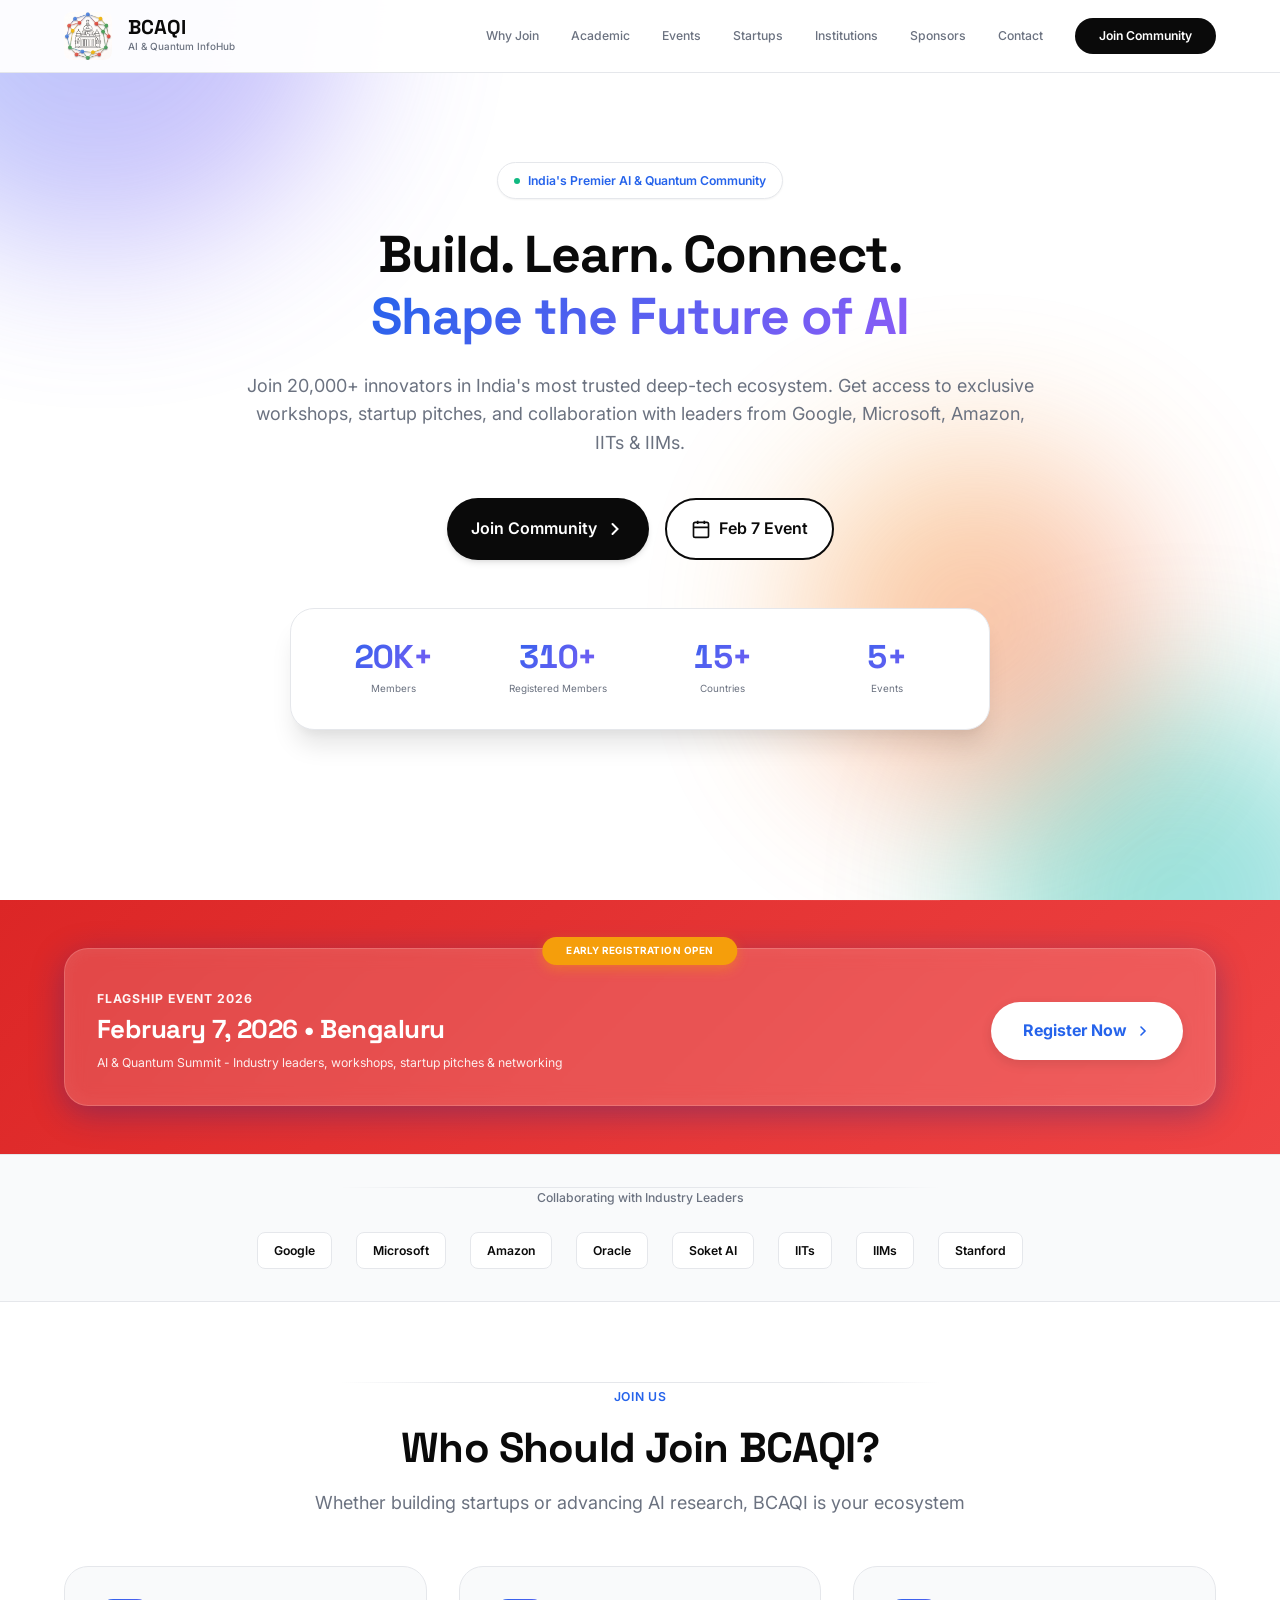
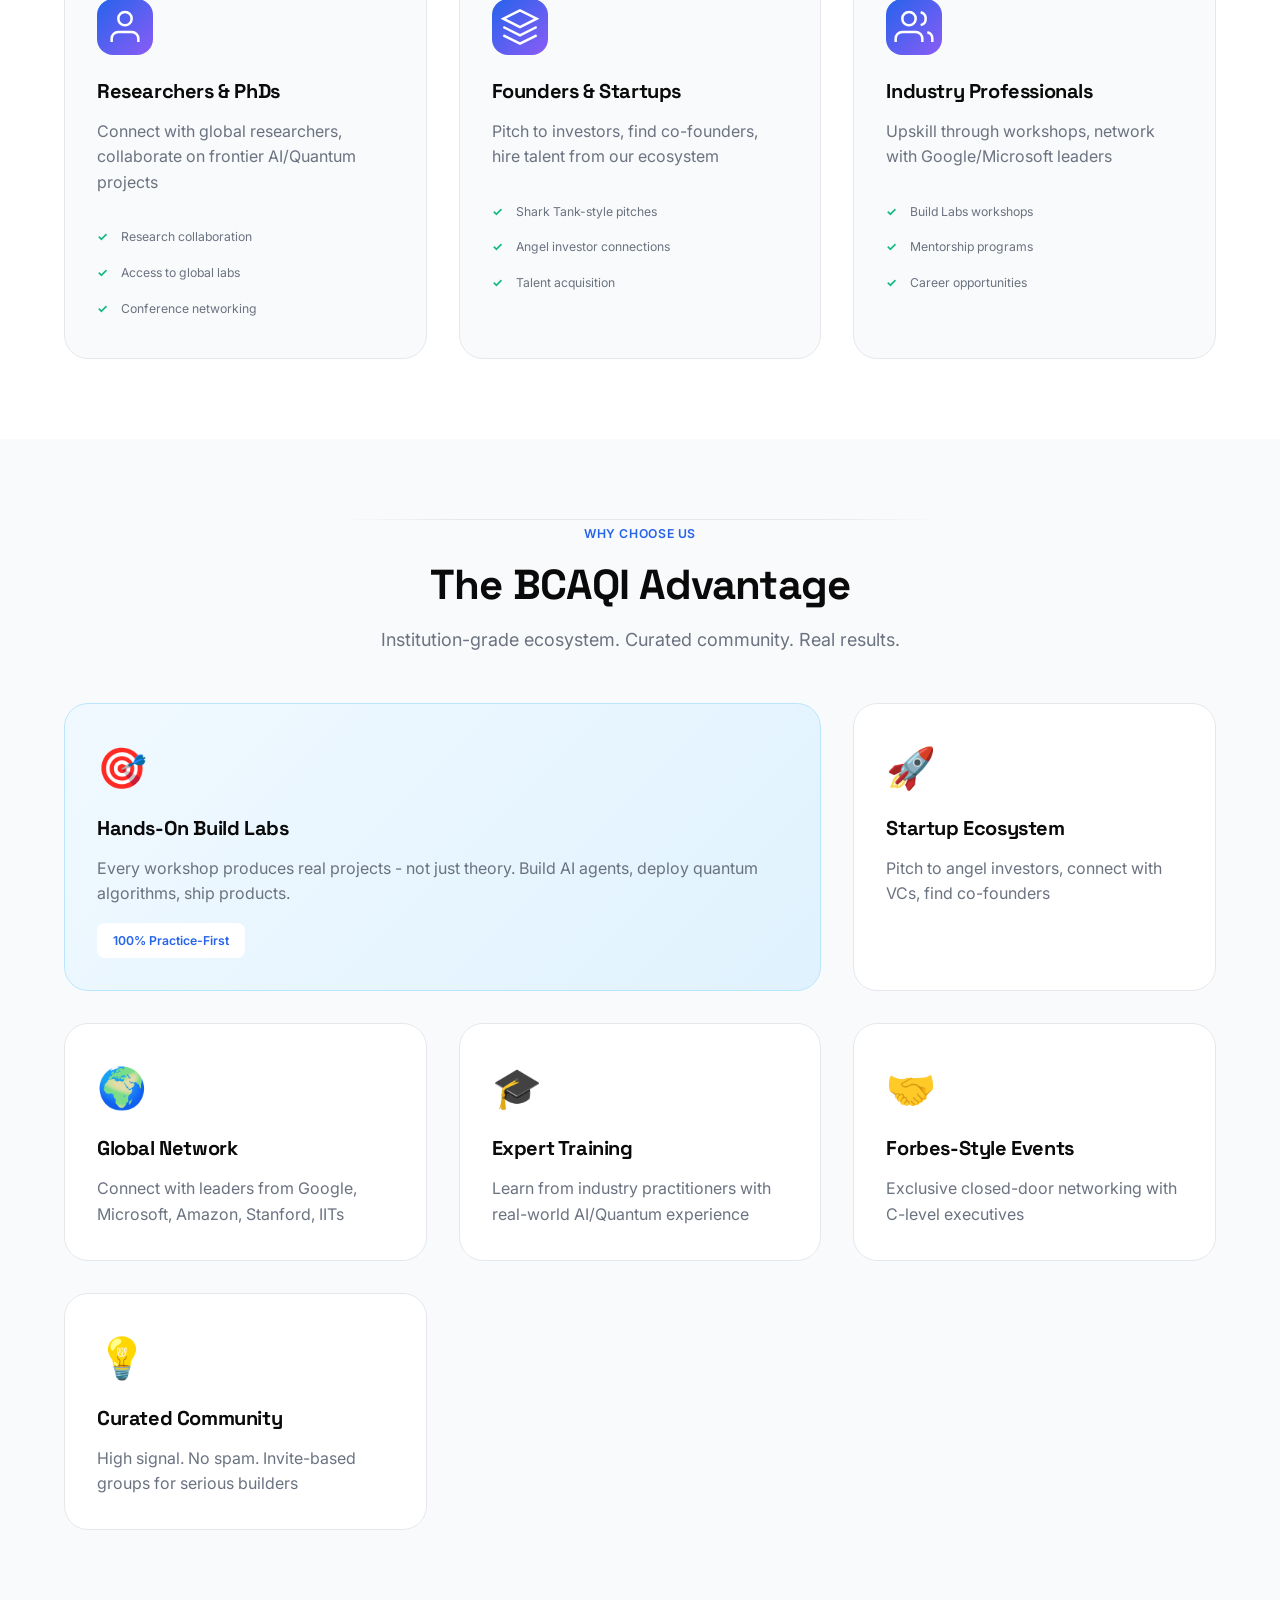
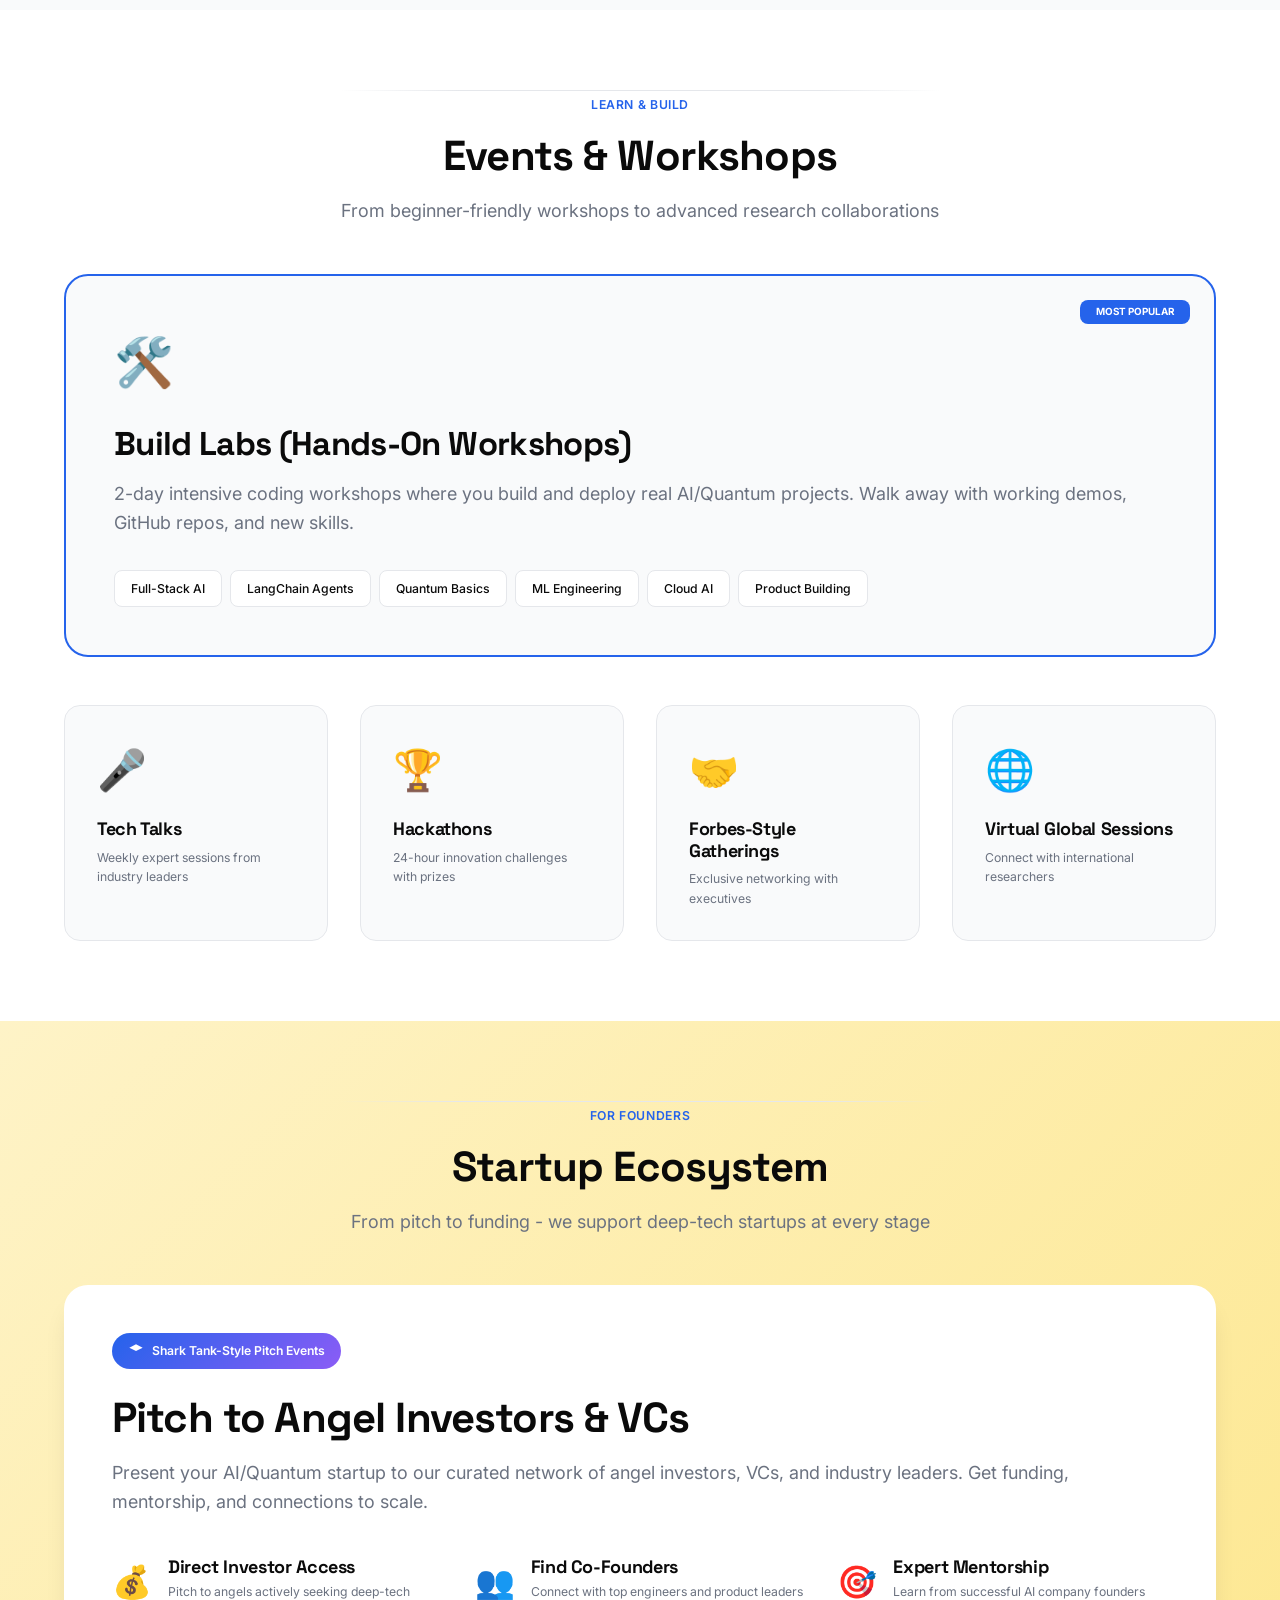
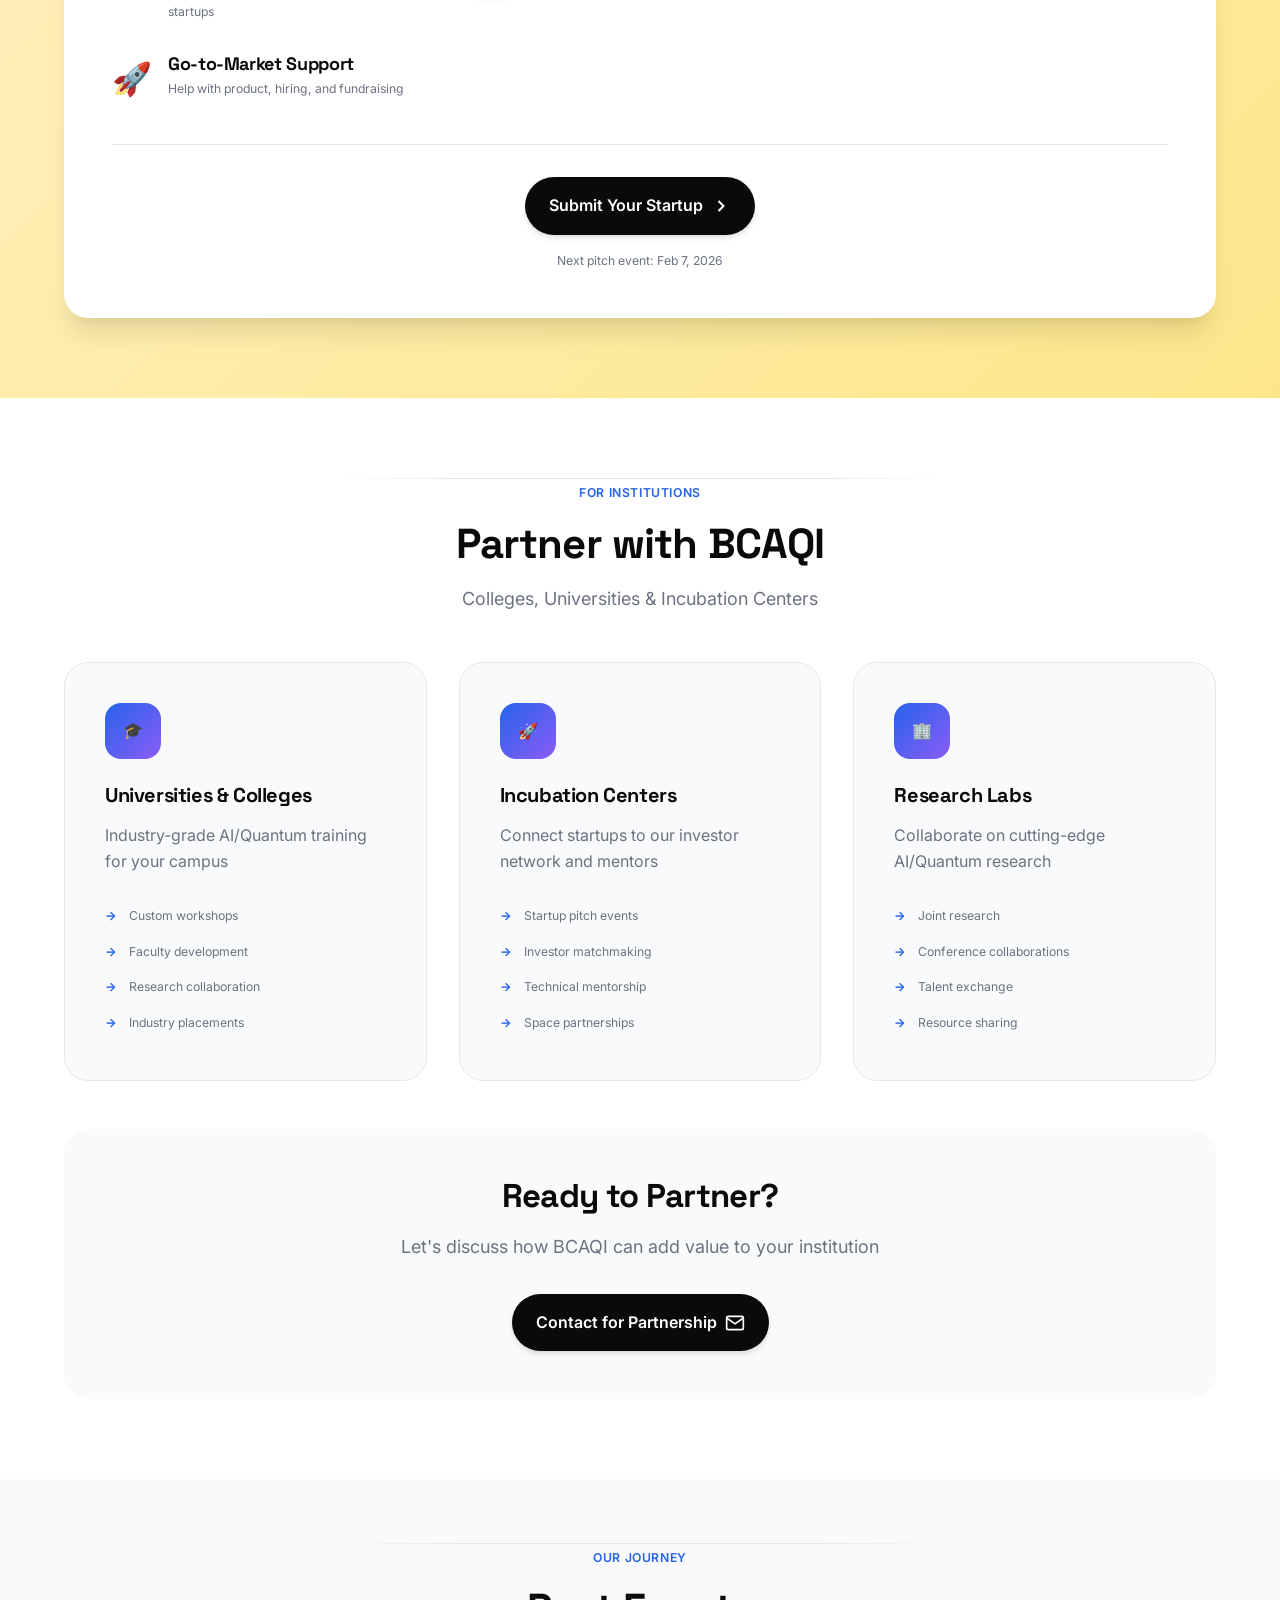
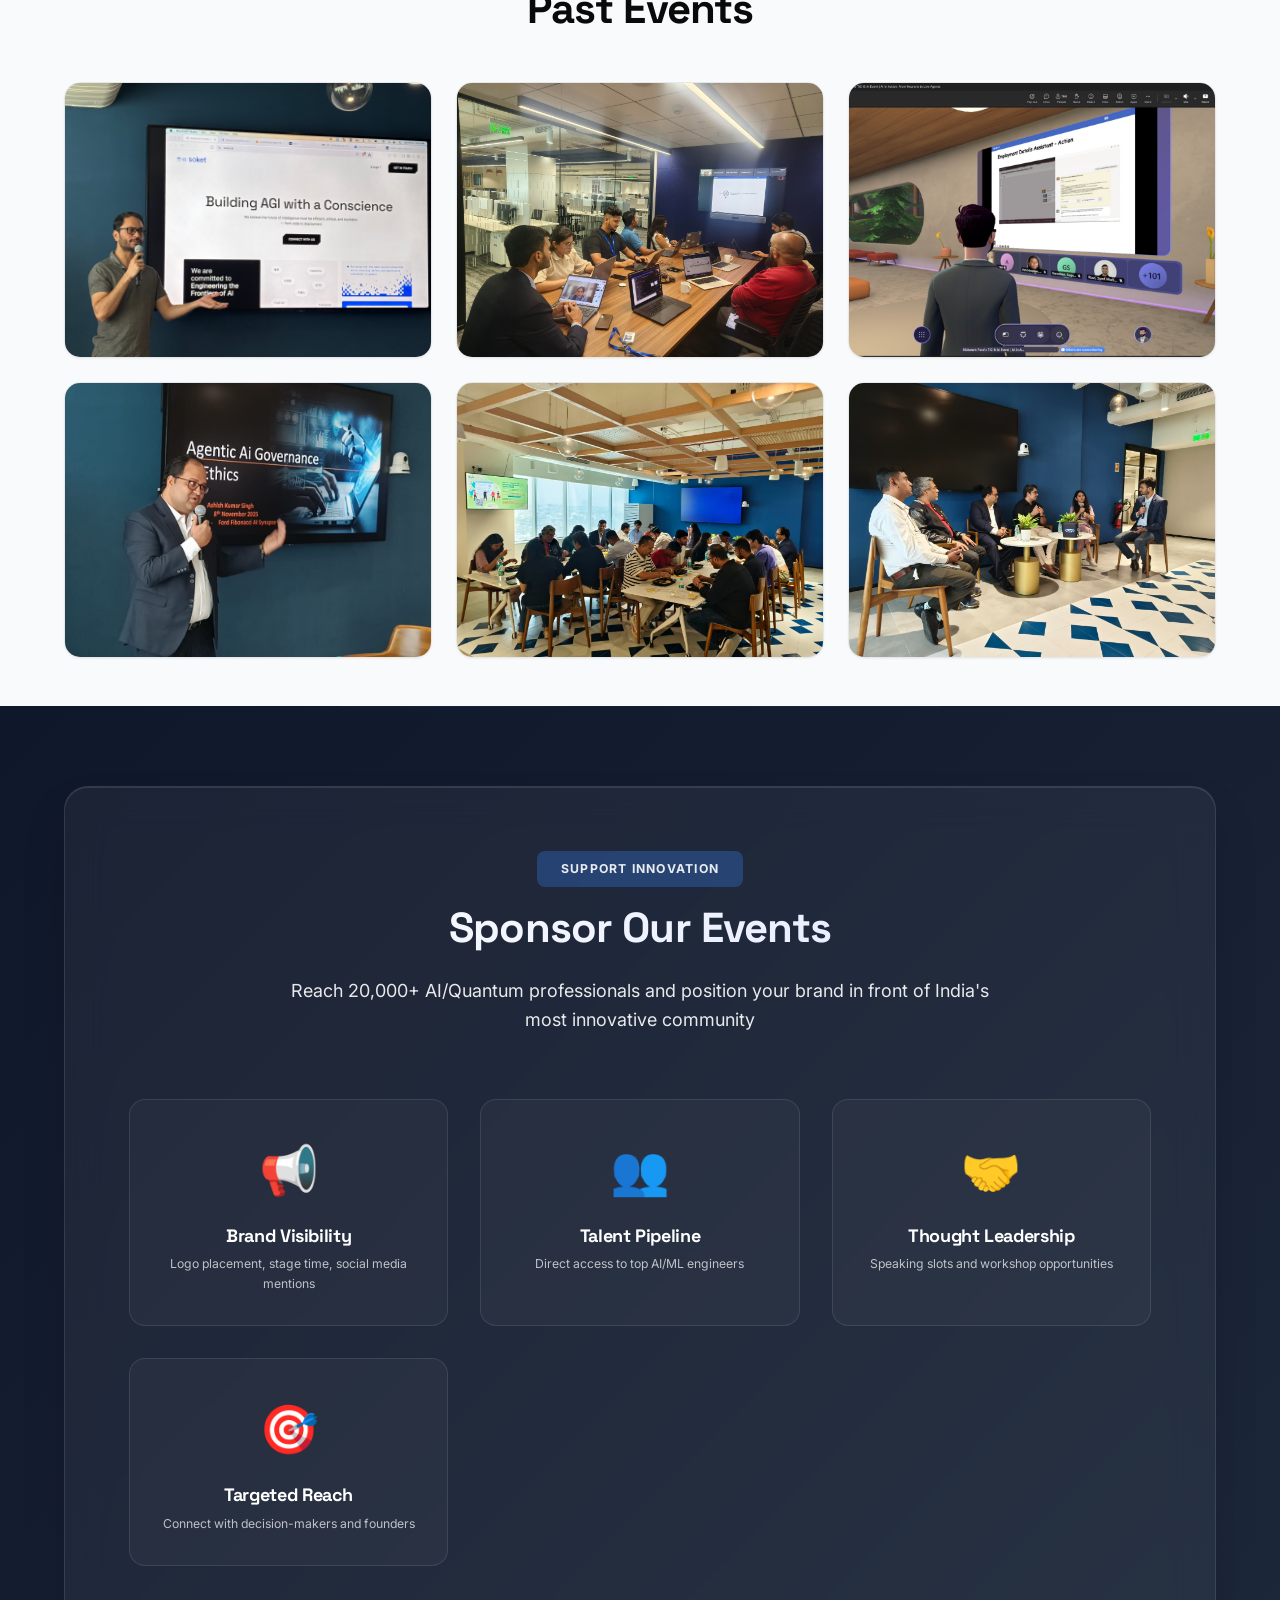
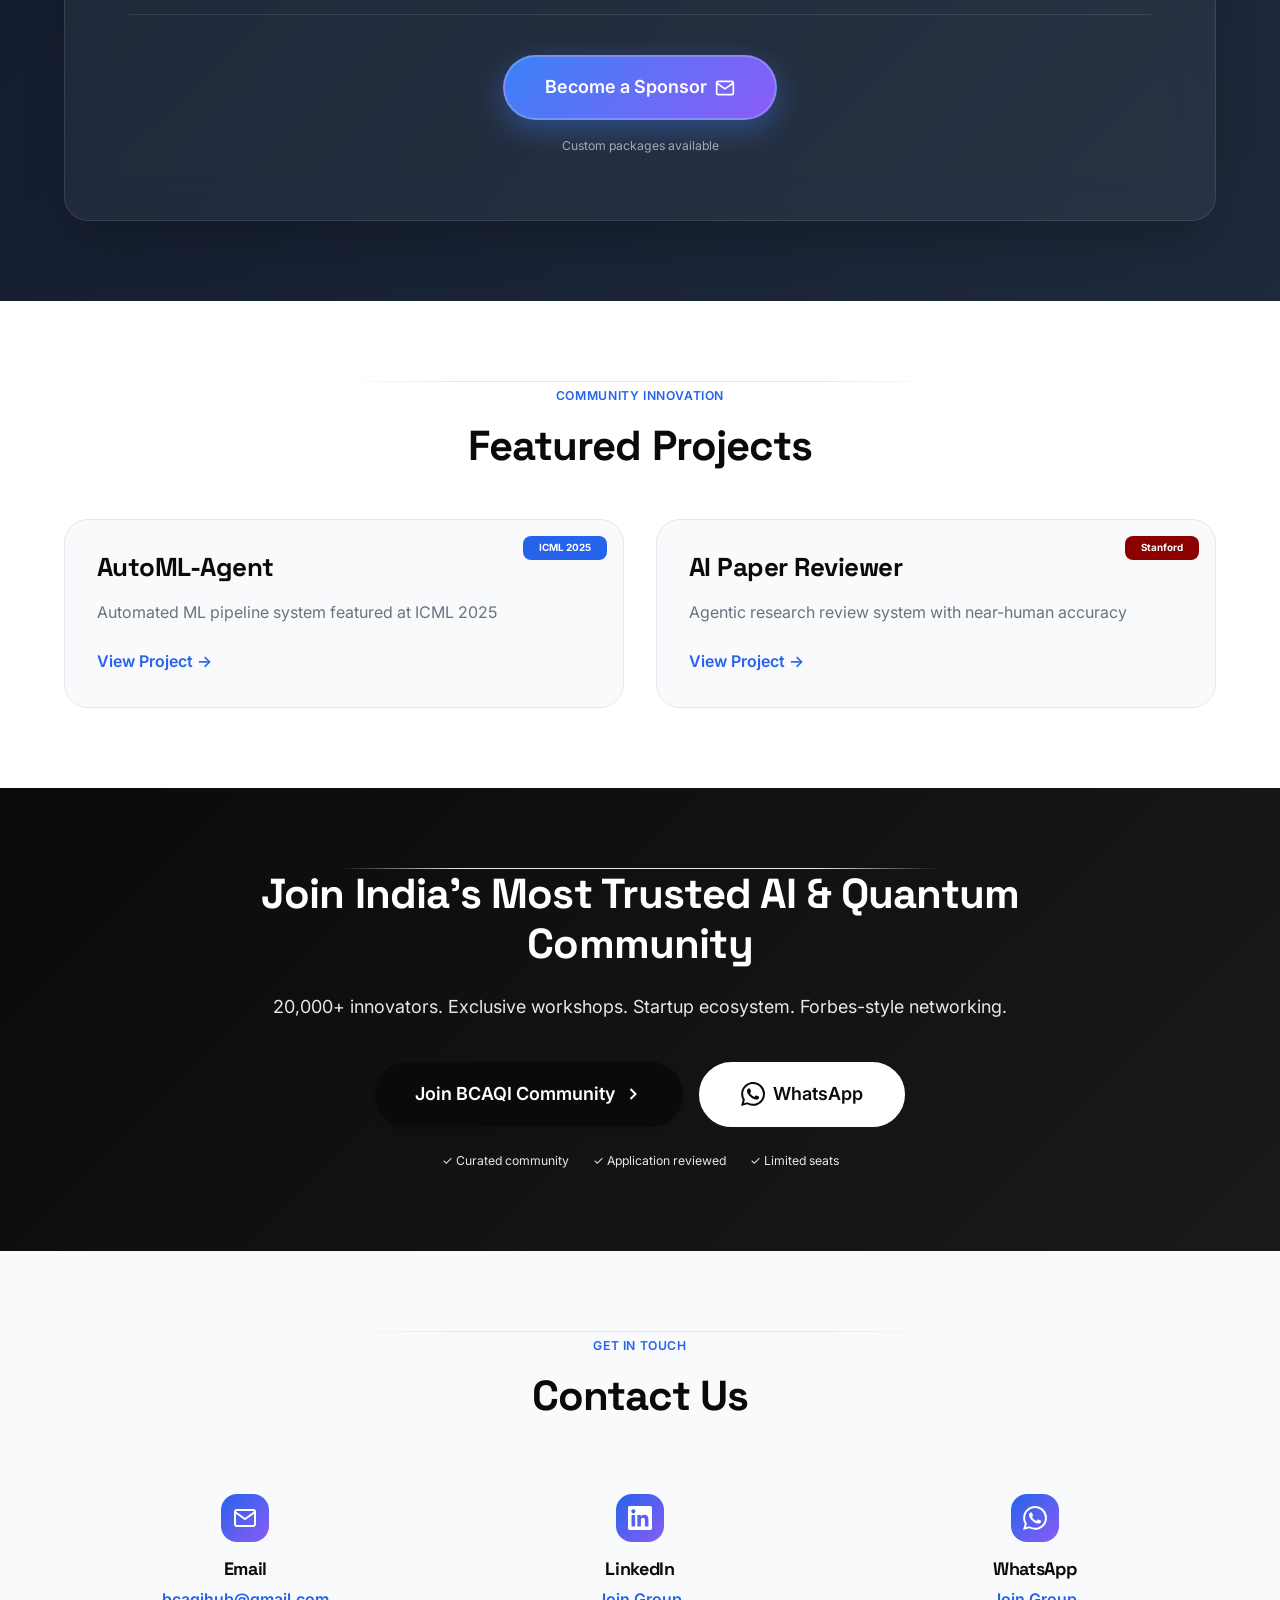
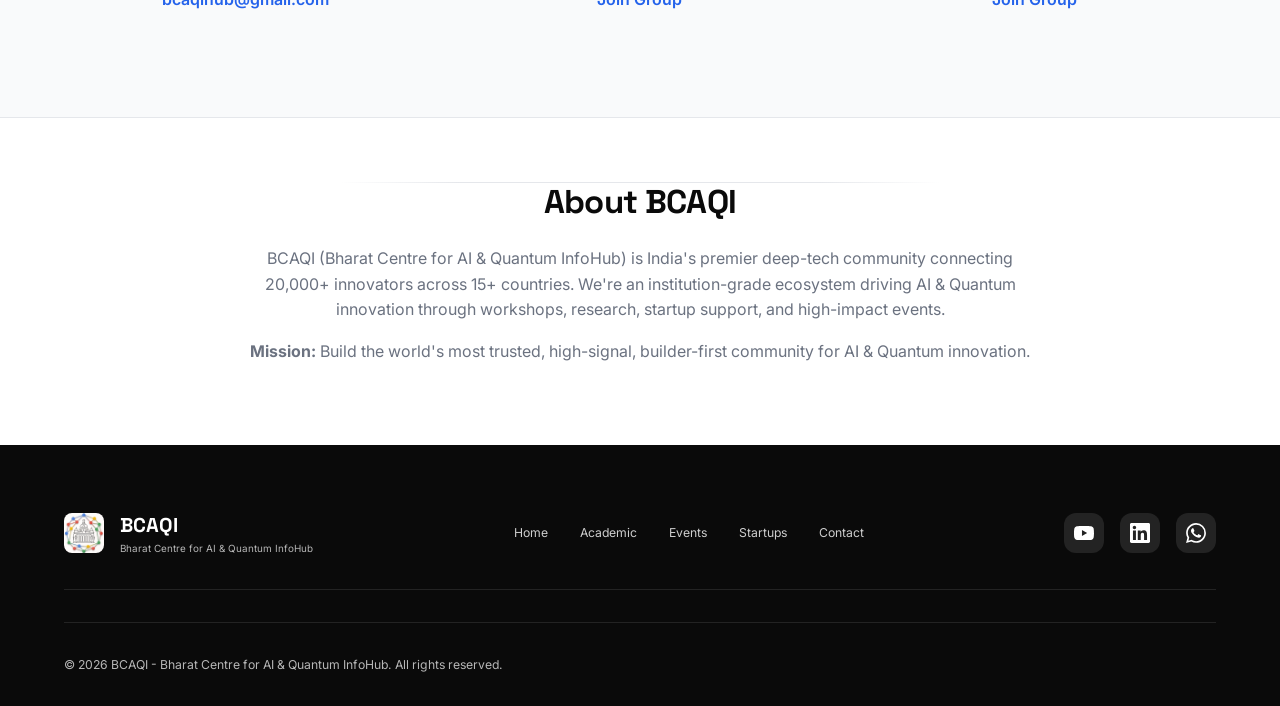
==== commit c1a64567: "Academic Section" ====
--- a/index.html
+++ b/index.html
@@ -1,5 +1,6 @@
 <!DOCTYPE html>
 <html lang="en-IN">
+
 <head>
   <!-- ===========================
        META TAGS - SEO OPTIMIZED
@@ -47,7 +48,7 @@
   <meta content="https://bcaqi.com" name="twitter:url">
   <meta content="BCAQI - India's Premier AI & Quantum Community" name="twitter:title">
   <meta content="Join 20,000+ innovators. Exclusive AI/Quantum workshops, startup ecosystem, and networking events."
-        name="twitter:description">
+    name="twitter:description">
   <meta content="https://bcaqi.com/logo.jpeg" name="twitter:image">
   <meta content="@BCAQI" name="twitter:creator">
   <meta content="@BCAQI" name="twitter:site">
@@ -61,8 +62,8 @@
   <link crossorigin href="https://fonts.googleapis.com" rel="preconnect">
   <link crossorigin href="https://fonts.gstatic.com" rel="preconnect">
   <link as="style"
-        href="https://fonts.googleapis.com/css2?family=Inter:wght@400;500;600;700;800&family=Space+Grotesk:wght@600;700&display=swap"
-        rel="preload">
+    href="https://fonts.googleapis.com/css2?family=Inter:wght@400;500;600;700;800&family=Space+Grotesk:wght@600;700&display=swap"
+    rel="preload">
   <link
     href="https://fonts.googleapis.com/css2?family=Inter:wght@400;500;600;700;800&family=Space+Grotesk:wght@600;700&display=swap"
     rel="stylesheet">
@@ -169,741 +170,756 @@
   <link href="https://unpkg.com" rel="preconnect">
 
   <!-- Stylesheet -->
-  <link href="style.css" rel="stylesheet">
+  <link href="style.css?v=20260127" rel="stylesheet">
 
   <!-- Preload AOS CSS -->
   <link as="style" href="https://unpkg.com/aos@2.3.1/dist/aos.css" rel="preload">
 </head>
+
 <body>
 
-<!-- ===========================
+  <!-- ===========================
      SKIP TO MAIN CONTENT (A11Y)
      =========================== -->
-<a class="skip-to-main" href="#main-content">Skip to main content</a>
-
-<!-- ===========================
+  <a class="skip-to-main" href="#main-content">Skip to main content</a>
+
+  <!-- ===========================
      LOADING SCREEN
      =========================== -->
-<div aria-hidden="true" class="loading-screen" id="loadingScreen">
-  <div class="loading-logo">
-    <img alt="BCAQI Loading" height="64" src="logo.jpeg" width="64">
+  <div aria-hidden="true" class="loading-screen" id="loadingScreen">
+    <div class="loading-logo">
+      <img alt="BCAQI Loading" height="64" src="logo.jpeg" width="64">
+    </div>
   </div>
-</div>
-
-<!-- ===========================
+
+  <!-- ===========================
      NAVIGATION
      =========================== -->
-<nav aria-label="Main navigation" class="nav" id="mainNav" role="navigation">
-  <div class="nav-content">
-    <a aria-label="BCAQI Home" class="nav-logo" href="#">
-      <img alt="BCAQI Logo" height="48" src="logo.jpeg" width="48">
-      <div class="brand-info">
-        <span class="brand-name">BCAQI</span>
-        <span class="brand-tagline">AI & Quantum InfoHub</span>
-      </div>
-    </a>
-
-    <div class="nav-menu" id="navMenu">
-      <a class="nav-link" href="#benefits">Why Join</a>
-      <a class="nav-link" href="#events">Events</a>
-      <a class="nav-link" href="#startup">Startups</a>
-      <a class="nav-link" href="#institutions">Institutions</a>
-      <a class="nav-link" href="#sponsors">Sponsors</a>
-      <a class="nav-link" href="#contact">Contact</a>
-      <a class="nav-cta" href="https://forms.gle/uKByid8EHfMo6wnL8" rel="noopener noreferrer" target="_blank">
-        Join Community
+  <nav aria-label="Main navigation" class="nav" id="mainNav" role="navigation">
+    <div class="nav-content">
+      <a aria-label="BCAQI Home" class="nav-logo" href="index.html">
+        <img alt="BCAQI Logo" height="48" src="logo.jpeg" width="48">
+        <div class="brand-info">
+          <span class="brand-name">BCAQI</span>
+          <span class="brand-tagline">AI & Quantum InfoHub</span>
+        </div>
       </a>
+
+      <div class="nav-menu" id="navMenu">
+        <a class="nav-link" href="#benefits">Why Join</a>
+        <a class="nav-link" href="academic.html">Academic</a>
+        <a class="nav-link" href="#events">Events</a>
+        <a class="nav-link" href="#startup">Startups</a>
+        <a class="nav-link" href="#institutions">Institutions</a>
+        <a class="nav-link" href="#sponsors">Sponsors</a>
+        <a class="nav-link" href="#contact">Contact</a>
+        <a class="nav-cta" href="https://forms.gle/uKByid8EHfMo6wnL8" rel="noopener noreferrer" target="_blank">
+          Join Community
+        </a>
+      </div>
+
+      <button aria-expanded="false" aria-label="Toggle navigation menu" class="nav-toggle" id="navToggle">
+        <span></span>
+        <span></span>
+        <span></span>
+      </button>
     </div>
-
-    <button aria-expanded="false" aria-label="Toggle navigation menu" class="nav-toggle" id="navToggle">
-      <span></span>
-      <span></span>
-      <span></span>
-    </button>
-  </div>
-</nav>
-
-<!-- ===========================
+  </nav>
+
+  <!-- ===========================
      MAIN CONTENT
      =========================== -->
-<main id="main-content">
-
-  <!-- HERO SECTION -->
-  <section aria-labelledby="hero-title" class="hero">
-    <div aria-hidden="true" class="hero-bg">
-      <div class="gradient-orb orb-1"></div>
-      <div class="gradient-orb orb-2"></div>
-      <div class="gradient-orb orb-3"></div>
-    </div>
-
-    <div class="container">
-      <div class="hero-content">
-        <div class="hero-badge" data-aos="fade-up">
-          <span aria-hidden="true" class="badge-dot"></span>
-          <span>India's Premier AI & Quantum Community</span>
-        </div>
-
-        <h1 class="hero-title" data-aos="fade-up" data-aos-delay="100" id="hero-title">
-          Build. Learn. Connect.<br>
-          <span class="gradient-text">Shape the Future of AI</span>
-        </h1>
-
-        <p class="hero-description" data-aos="fade-up" data-aos-delay="200">
-          Join 20,000+ innovators in India's most trusted deep-tech ecosystem. Get access to exclusive
-          workshops, startup pitches, and collaboration with leaders from Google, Microsoft, Amazon, IITs & IIMs.
-        </p>
-
-        <div class="hero-actions" data-aos="fade-up" data-aos-delay="300">
-          <a class="btn btn-primary" href="https://forms.gle/uKByid8EHfMo6wnL8" rel="noopener noreferrer"
-             target="_blank">
-            <span>Join Community</span>
-            <svg aria-hidden="true" fill="none" height="20" viewBox="0 0 20 20" width="20">
-              <path d="M7.5 15L12.5 10L7.5 5" stroke="currentColor" stroke-linecap="round" stroke-width="2"/>
+  <main id="main-content">
+
+    <!-- HERO SECTION -->
+    <section aria-labelledby="hero-title" class="hero">
+      <div aria-hidden="true" class="hero-bg">
+        <div class="gradient-orb orb-1"></div>
+        <div class="gradient-orb orb-2"></div>
+        <div class="gradient-orb orb-3"></div>
+      </div>
+
+      <div class="container">
+        <div class="hero-content">
+          <div class="hero-badge" data-aos="fade-up">
+            <span aria-hidden="true" class="badge-dot"></span>
+            <span>India's Premier AI & Quantum Community</span>
+          </div>
+
+          <h1 class="hero-title" data-aos="fade-up" data-aos-delay="100" id="hero-title">
+            Build. Learn. Connect.<br>
+            <span class="gradient-text">Shape the Future of AI</span>
+          </h1>
+
+          <p class="hero-description" data-aos="fade-up" data-aos-delay="200">
+            Join 20,000+ innovators in India's most trusted deep-tech ecosystem. Get access to exclusive
+            workshops, startup pitches, and collaboration with leaders from Google, Microsoft, Amazon, IITs & IIMs.
+          </p>
+
+          <div class="hero-actions" data-aos="fade-up" data-aos-delay="300">
+            <a class="btn btn-primary" href="https://forms.gle/uKByid8EHfMo6wnL8" rel="noopener noreferrer"
+              target="_blank">
+              <span>Join Community</span>
+              <svg aria-hidden="true" fill="none" height="20" viewBox="0 0 20 20" width="20">
+                <path d="M7.5 15L12.5 10L7.5 5" stroke="currentColor" stroke-linecap="round" stroke-width="2" />
+              </svg>
+            </a>
+            <a class="btn btn-secondary" href="#feb7event">
+              <svg aria-hidden="true" fill="none" height="20" stroke="currentColor" stroke-width="2" viewBox="0 0 24 24"
+                width="20">
+                <rect height="18" rx="2" ry="2" width="18" x="3" y="4"></rect>
+                <line x1="16" x2="16" y1="2" y2="6"></line>
+                <line x1="8" x2="8" y1="2" y2="6"></line>
+                <line x1="3" x2="21" y1="10" y2="10"></line>
+              </svg>
+              <span>Feb 7 Event</span>
+            </a>
+          </div>
+
+          <!-- Stats -->
+          <!-- Stats -->
+          <div class="hero-stats" data-aos="fade-up" data-aos-delay="400">
+            <div class="stat">
+              <div class="stat-number" data-target="20000">0</div>
+              <div class="stat-label">Members</div>
+            </div>
+            <div class="stat">
+              <div class="stat-number" data-target="310">0</div>
+              <div class="stat-label">Registered Members</div>
+            </div>
+            <div class="stat">
+              <div class="stat-number" data-target="15">0</div>
+              <div class="stat-label">Countries</div>
+            </div>
+            <div class="stat">
+              <div class="stat-number" data-target="5">0</div>
+              <div class="stat-label">Events</div>
+            </div>
+          </div>
+        </div>
+      </div>
+    </section>
+
+    <!-- EVENT BANNER -->
+    <section aria-labelledby="event-title" class="event-banner" id="feb7event">
+      <div class="container">
+        <div class="event-content" data-aos="zoom-in">
+          <div aria-label="Early Registration Open" class="event-badge">Early Registration Open</div>
+          <div class="event-info">
+            <div class="event-meta">Flagship Event 2026</div>
+            <h2 class="event-title" id="event-title">February 7, 2026 • Bengaluru</h2>
+            <p class="event-desc">AI & Quantum Summit - Industry leaders, workshops, startup pitches & networking</p>
+          </div>
+          <a class="event-cta" href="https://forms.gle/uKByid8EHfMo6wnL8" rel="noopener noreferrer" target="_blank">
+            Register Now
+            <svg aria-hidden="true" fill="none" height="16" viewBox="0 0 20 20" width="16">
+              <path d="M7.5 15L12.5 10L7.5 5" stroke="currentColor" stroke-linecap="round" stroke-width="2" />
             </svg>
           </a>
-          <a class="btn btn-secondary" href="#feb7event">
+        </div>
+      </div>
+    </section>
+
+    <!-- SOCIAL PROOF -->
+    <section aria-labelledby="partners-label" class="social-proof">
+      <div class="container">
+        <p class="proof-label" data-aos="fade-up" id="partners-label">Collaborating with Industry Leaders</p>
+        <div class="partners" data-aos="fade-up" data-aos-delay="100" role="list">
+          <span role="listitem">Google</span>
+          <span role="listitem">Microsoft</span>
+          <span role="listitem">Amazon</span>
+          <span role="listitem">Oracle</span>
+          <span role="listitem">Soket AI</span>
+          <span role="listitem">IITs</span>
+          <span role="listitem">IIMs</span>
+          <span role="listitem">Stanford</span>
+        </div>
+      </div>
+    </section>
+
+    <!-- WHO WE SERVE -->
+    <section aria-labelledby="audience-title" class="audience-section" id="community">
+      <div class="container">
+        <div class="section-header" data-aos="fade-up">
+          <span class="section-label">Join Us</span>
+          <h2 class="section-title" id="audience-title">Who Should Join BCAQI?</h2>
+          <p class="section-subtitle">Whether building startups or advancing AI research, BCAQI is your ecosystem</p>
+        </div>
+
+        <div class="audience-grid">
+          <article class="audience-card" data-aos="fade-up">
+            <div aria-hidden="true" class="card-icon">
+              <svg fill="none" height="40" stroke="currentColor" stroke-width="1.5" viewBox="0 0 24 24" width="40">
+                <path d="M20 21v-2a4 4 0 0 0-4-4H8a4 4 0 0 0-4 4v2"></path>
+                <circle cx="12" cy="7" r="4"></circle>
+              </svg>
+            </div>
+            <h3>Researchers & PhDs</h3>
+            <p>Connect with global researchers, collaborate on frontier AI/Quantum projects</p>
+            <ul>
+              <li>Research collaboration</li>
+              <li>Access to global labs</li>
+              <li>Conference networking</li>
+            </ul>
+          </article>
+
+          <article class="audience-card" data-aos="fade-up" data-aos-delay="100">
+            <div aria-hidden="true" class="card-icon">
+              <svg fill="none" height="40" stroke="currentColor" stroke-width="1.5" viewBox="0 0 24 24" width="40">
+                <path d="M12 2L2 7l10 5 10-5-10-5z"></path>
+                <path d="M2 17l10 5 10-5"></path>
+                <path d="M2 12l10 5 10-5"></path>
+              </svg>
+            </div>
+            <h3>Founders & Startups</h3>
+            <p>Pitch to investors, find co-founders, hire talent from our ecosystem</p>
+            <ul>
+              <li>Shark Tank-style pitches</li>
+              <li>Angel investor connections</li>
+              <li>Talent acquisition</li>
+            </ul>
+          </article>
+
+          <article class="audience-card" data-aos="fade-up" data-aos-delay="200">
+            <div aria-hidden="true" class="card-icon">
+              <svg fill="none" height="40" stroke="currentColor" stroke-width="1.5" viewBox="0 0 24 24" width="40">
+                <path d="M17 21v-2a4 4 0 0 0-4-4H5a4 4 0 0 0-4 4v2"></path>
+                <circle cx="9" cy="7" r="4"></circle>
+                <path d="M23 21v-2a4 4 0 0 0-3-3.87"></path>
+                <path d="M16 3.13a4 4 0 0 1 0 7.75"></path>
+              </svg>
+            </div>
+            <h3>Industry Professionals</h3>
+            <p>Upskill through workshops, network with Google/Microsoft leaders</p>
+            <ul>
+              <li>Build Labs workshops</li>
+              <li>Mentorship programs</li>
+              <li>Career opportunities</li>
+            </ul>
+          </article>
+        </div>
+      </div>
+    </section>
+
+    <!-- BENEFITS -->
+    <section aria-labelledby="benefits-title" class="benefits-section" id="benefits">
+      <div class="container">
+        <div class="section-header" data-aos="fade-up">
+          <span class="section-label">Why Choose Us</span>
+          <h2 class="section-title" id="benefits-title">The BCAQI Advantage</h2>
+          <p class="section-subtitle">Institution-grade ecosystem. Curated community. Real results.</p>
+        </div>
+
+        <div class="benefits-grid">
+          <article class="benefit-card featured" data-aos="fade-up">
+            <div aria-hidden="true" class="benefit-icon">🎯</div>
+            <h3>Hands-On Build Labs</h3>
+            <p>Every workshop produces real projects - not just theory. Build AI agents, deploy quantum algorithms, ship
+              products.</p>
+            <span class="benefit-badge">100% Practice-First</span>
+          </article>
+
+          <article class="benefit-card" data-aos="fade-up" data-aos-delay="100">
+            <div aria-hidden="true" class="benefit-icon">🚀</div>
+            <h3>Startup Ecosystem</h3>
+            <p>Pitch to angel investors, connect with VCs, find co-founders</p>
+          </article>
+
+          <article class="benefit-card" data-aos="fade-up" data-aos-delay="200">
+            <div aria-hidden="true" class="benefit-icon">🌍</div>
+            <h3>Global Network</h3>
+            <p>Connect with leaders from Google, Microsoft, Amazon, Stanford, IITs</p>
+          </article>
+
+          <article class="benefit-card" data-aos="fade-up" data-aos-delay="300">
+            <div aria-hidden="true" class="benefit-icon">🎓</div>
+            <h3>Expert Training</h3>
+            <p>Learn from industry practitioners with real-world AI/Quantum experience</p>
+          </article>
+
+          <article class="benefit-card" data-aos="fade-up" data-aos-delay="400">
+            <div aria-hidden="true" class="benefit-icon">🤝</div>
+            <h3>Forbes-Style Events</h3>
+            <p>Exclusive closed-door networking with C-level executives</p>
+          </article>
+
+          <article class="benefit-card" data-aos="fade-up" data-aos-delay="500">
+            <div aria-hidden="true" class="benefit-icon">💡</div>
+            <h3>Curated Community</h3>
+            <p>High signal. No spam. Invite-based groups for serious builders</p>
+          </article>
+        </div>
+      </div>
+    </section>
+
+    <!-- EVENTS & WORKSHOPS -->
+    <section aria-labelledby="events-title" class="events-section" id="events">
+      <div class="container">
+        <div class="section-header" data-aos="fade-up">
+          <span class="section-label">Learn & Build</span>
+          <h2 class="section-title" id="events-title">Events & Workshops</h2>
+          <p class="section-subtitle">From beginner-friendly workshops to advanced research collaborations</p>
+        </div>
+
+        <!-- Build Labs Feature -->
+        <article class="build-labs-feature" data-aos="fade-up">
+          <div aria-label="Most Popular" class="labs-badge">Most Popular</div>
+          <div aria-hidden="true" class="labs-icon">🛠️</div>
+          <h3>Build Labs (Hands-On Workshops)</h3>
+          <p class="labs-description">
+            2-day intensive coding workshops where you build and deploy real AI/Quantum projects.
+            Walk away with working demos, GitHub repos, and new skills.
+          </p>
+          <div class="labs-topics" role="list">
+            <span role="listitem">Full-Stack AI</span>
+            <span role="listitem">LangChain Agents</span>
+            <span role="listitem">Quantum Basics</span>
+            <span role="listitem">ML Engineering</span>
+            <span role="listitem">Cloud AI</span>
+            <span role="listitem">Product Building</span>
+          </div>
+        </article>
+
+        <!-- Other Events -->
+        <div class="events-grid">
+          <article class="event-card" data-aos="fade-up">
+            <div aria-hidden="true" class="event-icon">🎤</div>
+            <h4>Tech Talks</h4>
+            <p>Weekly expert sessions from industry leaders</p>
+          </article>
+
+          <article class="event-card" data-aos="fade-up" data-aos-delay="100">
+            <div aria-hidden="true" class="event-icon">🏆</div>
+            <h4>Hackathons</h4>
+            <p>24-hour innovation challenges with prizes</p>
+          </article>
+
+          <article class="event-card" data-aos="fade-up" data-aos-delay="200">
+            <div aria-hidden="true" class="event-icon">🤝</div>
+            <h4>Forbes-Style Gatherings</h4>
+            <p>Exclusive networking with executives</p>
+          </article>
+
+          <article class="event-card" data-aos="fade-up" data-aos-delay="300">
+            <div aria-hidden="true" class="event-icon">🌐</div>
+            <h4>Virtual Global Sessions</h4>
+            <p>Connect with international researchers</p>
+          </article>
+        </div>
+      </div>
+    </section>
+
+    <!-- STARTUP ECOSYSTEM -->
+    <section aria-labelledby="startup-title" class="startup-section" id="startup">
+      <div class="container">
+        <div class="section-header" data-aos="fade-up">
+          <span class="section-label">For Founders</span>
+          <h2 class="section-title" id="startup-title">Startup Ecosystem</h2>
+          <p class="section-subtitle">From pitch to funding - we support deep-tech startups at every stage</p>
+        </div>
+
+        <div class="startup-content" data-aos="fade-up">
+          <div class="startup-badge">
+            <svg aria-hidden="true" fill="currentColor" height="16" viewBox="0 0 24 24" width="16">
+              <path d="M12 2L2 7l10 5 10-5-10-5z"></path>
+            </svg>
+            Shark Tank-Style Pitch Events
+          </div>
+          <h3>Pitch to Angel Investors & VCs</h3>
+          <p class="startup-description">
+            Present your AI/Quantum startup to our curated network of angel investors, VCs, and industry leaders.
+            Get funding, mentorship, and connections to scale.
+          </p>
+
+          <div class="startup-features">
+            <div class="feature-item">
+              <div aria-hidden="true" class="feature-icon">💰</div>
+              <div class="feature-content">
+                <h4>Direct Investor Access</h4>
+                <p>Pitch to angels actively seeking deep-tech startups</p>
+              </div>
+            </div>
+            <div class="feature-item">
+              <div aria-hidden="true" class="feature-icon">👥</div>
+              <div class="feature-content">
+                <h4>Find Co-Founders</h4>
+                <p>Connect with top engineers and product leaders</p>
+              </div>
+            </div>
+            <div class="feature-item">
+              <div aria-hidden="true" class="feature-icon">🎯</div>
+              <div class="feature-content">
+                <h4>Expert Mentorship</h4>
+                <p>Learn from successful AI company founders</p>
+              </div>
+            </div>
+            <div class="feature-item">
+              <div aria-hidden="true" class="feature-icon">🚀</div>
+              <div class="feature-content">
+                <h4>Go-to-Market Support</h4>
+                <p>Help with product, hiring, and fundraising</p>
+              </div>
+            </div>
+          </div>
+
+          <div class="startup-cta">
+            <a class="btn btn-primary" href="https://forms.gle/uKByid8EHfMo6wnL8" rel="noopener noreferrer"
+              target="_blank">
+              Submit Your Startup
+              <svg aria-hidden="true" fill="none" height="20" viewBox="0 0 20 20" width="20">
+                <path d="M7.5 15L12.5 10L7.5 5" stroke="currentColor" stroke-width="2" />
+              </svg>
+            </a>
+            <p class="cta-note">Next pitch event: Feb 7, 2026</p>
+          </div>
+        </div>
+      </div>
+    </section>
+
+    <!-- INSTITUTIONS -->
+    <section aria-labelledby="institutions-title" class="institutions-section" id="institutions">
+      <div class="container">
+        <div class="section-header" data-aos="fade-up">
+          <span class="section-label">For Institutions</span>
+          <h2 class="section-title" id="institutions-title">Partner with BCAQI</h2>
+          <p class="section-subtitle">Colleges, Universities & Incubation Centers</p>
+        </div>
+
+        <div class="institutions-grid">
+          <article class="institution-card" data-aos="fade-up">
+            <div aria-hidden="true" class="card-icon">🎓</div>
+            <h3>Universities & Colleges</h3>
+            <p>Industry-grade AI/Quantum training for your campus</p>
+            <ul>
+              <li>Custom workshops</li>
+              <li>Faculty development</li>
+              <li>Research collaboration</li>
+              <li>Industry placements</li>
+            </ul>
+          </article>
+
+          <article class="institution-card" data-aos="fade-up" data-aos-delay="100">
+            <div aria-hidden="true" class="card-icon">🚀</div>
+            <h3>Incubation Centers</h3>
+            <p>Connect startups to our investor network and mentors</p>
+            <ul>
+              <li>Startup pitch events</li>
+              <li>Investor matchmaking</li>
+              <li>Technical mentorship</li>
+              <li>Space partnerships</li>
+            </ul>
+          </article>
+
+          <article class="institution-card" data-aos="fade-up" data-aos-delay="200">
+            <div aria-hidden="true" class="card-icon">🏢</div>
+            <h3>Research Labs</h3>
+            <p>Collaborate on cutting-edge AI/Quantum research</p>
+            <ul>
+              <li>Joint research</li>
+              <li>Conference collaborations</li>
+              <li>Talent exchange</li>
+              <li>Resource sharing</li>
+            </ul>
+          </article>
+        </div>
+
+        <div class="institutions-cta" data-aos="fade-up">
+          <h3>Ready to Partner?</h3>
+          <p>Let's discuss how BCAQI can add value to your institution</p>
+          <a class="btn btn-primary" href="mailto:bcaqihub@gmail.com">
+            Contact for Partnership
             <svg aria-hidden="true" fill="none" height="20" stroke="currentColor" stroke-width="2" viewBox="0 0 24 24"
-                 width="20">
-              <rect height="18" rx="2" ry="2" width="18" x="3" y="4"></rect>
-              <line x1="16" x2="16" y1="2" y2="6"></line>
-              <line x1="8" x2="8" y1="2" y2="6"></line>
-              <line x1="3" x2="21" y1="10" y2="10"></line>
-            </svg>
-            <span>Feb 7 Event</span>
-          </a>
-        </div>
-
-        <!-- Stats -->
-        <!-- Stats -->
-        <div class="hero-stats" data-aos="fade-up" data-aos-delay="400">
-          <div class="stat">
-            <div class="stat-number" data-target="20000">0</div>
-            <div class="stat-label">Members</div>
-          </div>
-          <div class="stat">
-            <div class="stat-number" data-target="300">0</div>
-            <div class="stat-label">Registered Members</div>
-          </div>
-          <div class="stat">
-            <div class="stat-number" data-target="15">0</div>
-            <div class="stat-label">Countries</div>
-          </div>
-          <div class="stat">
-            <div class="stat-number" data-target="5">0</div>
-            <div class="stat-label">Events</div>
-          </div>
-        </div>
-      </div>
-    </div>
-  </section>
-
-  <!-- EVENT BANNER -->
-  <section aria-labelledby="event-title" class="event-banner" id="feb7event">
-    <div class="container">
-      <div class="event-content" data-aos="zoom-in">
-        <div aria-label="Early Registration Open" class="event-badge">Early Registration Open</div>
-        <div class="event-info">
-          <div class="event-meta">Flagship Event 2026</div>
-          <h2 class="event-title" id="event-title">February 7, 2026 • Bengaluru</h2>
-          <p class="event-desc">AI & Quantum Summit - Industry leaders, workshops, startup pitches & networking</p>
-        </div>
-        <a class="event-cta" href="https://forms.gle/uKByid8EHfMo6wnL8" rel="noopener noreferrer" target="_blank">
-          Register Now
-          <svg aria-hidden="true" fill="none" height="16" viewBox="0 0 20 20" width="16">
-            <path d="M7.5 15L12.5 10L7.5 5" stroke="currentColor" stroke-linecap="round" stroke-width="2"/>
-          </svg>
-        </a>
-      </div>
-    </div>
-  </section>
-
-  <!-- SOCIAL PROOF -->
-  <section aria-labelledby="partners-label" class="social-proof">
-    <div class="container">
-      <p class="proof-label" data-aos="fade-up" id="partners-label">Collaborating with Industry Leaders</p>
-      <div class="partners" data-aos="fade-up" data-aos-delay="100" role="list">
-        <span role="listitem">Google</span>
-        <span role="listitem">Microsoft</span>
-        <span role="listitem">Amazon</span>
-        <span role="listitem">Oracle</span>
-        <span role="listitem">Soket AI</span>
-        <span role="listitem">IITs</span>
-        <span role="listitem">IIMs</span>
-        <span role="listitem">Stanford</span>
-      </div>
-    </div>
-  </section>
-
-  <!-- WHO WE SERVE -->
-  <section aria-labelledby="audience-title" class="audience-section" id="community">
-    <div class="container">
-      <div class="section-header" data-aos="fade-up">
-        <span class="section-label">Join Us</span>
-        <h2 class="section-title" id="audience-title">Who Should Join BCAQI?</h2>
-        <p class="section-subtitle">Whether building startups or advancing AI research, BCAQI is your ecosystem</p>
-      </div>
-
-      <div class="audience-grid">
-        <article class="audience-card" data-aos="fade-up">
-          <div aria-hidden="true" class="card-icon">
-            <svg fill="none" height="40" stroke="currentColor" stroke-width="1.5" viewBox="0 0 24 24" width="40">
-              <path d="M20 21v-2a4 4 0 0 0-4-4H8a4 4 0 0 0-4 4v2"></path>
-              <circle cx="12" cy="7" r="4"></circle>
-            </svg>
-          </div>
-          <h3>Researchers & PhDs</h3>
-          <p>Connect with global researchers, collaborate on frontier AI/Quantum projects</p>
-          <ul>
-            <li>Research collaboration</li>
-            <li>Access to global labs</li>
-            <li>Conference networking</li>
-          </ul>
-        </article>
-
-        <article class="audience-card" data-aos="fade-up" data-aos-delay="100">
-          <div aria-hidden="true" class="card-icon">
-            <svg fill="none" height="40" stroke="currentColor" stroke-width="1.5" viewBox="0 0 24 24" width="40">
-              <path d="M12 2L2 7l10 5 10-5-10-5z"></path>
-              <path d="M2 17l10 5 10-5"></path>
-              <path d="M2 12l10 5 10-5"></path>
-            </svg>
-          </div>
-          <h3>Founders & Startups</h3>
-          <p>Pitch to investors, find co-founders, hire talent from our ecosystem</p>
-          <ul>
-            <li>Shark Tank-style pitches</li>
-            <li>Angel investor connections</li>
-            <li>Talent acquisition</li>
-          </ul>
-        </article>
-
-        <article class="audience-card" data-aos="fade-up" data-aos-delay="200">
-          <div aria-hidden="true" class="card-icon">
-            <svg fill="none" height="40" stroke="currentColor" stroke-width="1.5" viewBox="0 0 24 24" width="40">
-              <path d="M17 21v-2a4 4 0 0 0-4-4H5a4 4 0 0 0-4 4v2"></path>
-              <circle cx="9" cy="7" r="4"></circle>
-              <path d="M23 21v-2a4 4 0 0 0-3-3.87"></path>
-              <path d="M16 3.13a4 4 0 0 1 0 7.75"></path>
-            </svg>
-          </div>
-          <h3>Industry Professionals</h3>
-          <p>Upskill through workshops, network with Google/Microsoft leaders</p>
-          <ul>
-            <li>Build Labs workshops</li>
-            <li>Mentorship programs</li>
-            <li>Career opportunities</li>
-          </ul>
-        </article>
-      </div>
-    </div>
-  </section>
-
-  <!-- BENEFITS -->
-  <section aria-labelledby="benefits-title" class="benefits-section" id="benefits">
-    <div class="container">
-      <div class="section-header" data-aos="fade-up">
-        <span class="section-label">Why Choose Us</span>
-        <h2 class="section-title" id="benefits-title">The BCAQI Advantage</h2>
-        <p class="section-subtitle">Institution-grade ecosystem. Curated community. Real results.</p>
-      </div>
-
-      <div class="benefits-grid">
-        <article class="benefit-card featured" data-aos="fade-up">
-          <div aria-hidden="true" class="benefit-icon">🎯</div>
-          <h3>Hands-On Build Labs</h3>
-          <p>Every workshop produces real projects - not just theory. Build AI agents, deploy quantum algorithms, ship
-            products.</p>
-          <span class="benefit-badge">100% Practice-First</span>
-        </article>
-
-        <article class="benefit-card" data-aos="fade-up" data-aos-delay="100">
-          <div aria-hidden="true" class="benefit-icon">🚀</div>
-          <h3>Startup Ecosystem</h3>
-          <p>Pitch to angel investors, connect with VCs, find co-founders</p>
-        </article>
-
-        <article class="benefit-card" data-aos="fade-up" data-aos-delay="200">
-          <div aria-hidden="true" class="benefit-icon">🌍</div>
-          <h3>Global Network</h3>
-          <p>Connect with leaders from Google, Microsoft, Amazon, Stanford, IITs</p>
-        </article>
-
-        <article class="benefit-card" data-aos="fade-up" data-aos-delay="300">
-          <div aria-hidden="true" class="benefit-icon">🎓</div>
-          <h3>Expert Training</h3>
-          <p>Learn from industry practitioners with real-world AI/Quantum experience</p>
-        </article>
-
-        <article class="benefit-card" data-aos="fade-up" data-aos-delay="400">
-          <div aria-hidden="true" class="benefit-icon">🤝</div>
-          <h3>Forbes-Style Events</h3>
-          <p>Exclusive closed-door networking with C-level executives</p>
-        </article>
-
-        <article class="benefit-card" data-aos="fade-up" data-aos-delay="500">
-          <div aria-hidden="true" class="benefit-icon">💡</div>
-          <h3>Curated Community</h3>
-          <p>High signal. No spam. Invite-based groups for serious builders</p>
-        </article>
-      </div>
-    </div>
-  </section>
-
-  <!-- EVENTS & WORKSHOPS -->
-  <section aria-labelledby="events-title" class="events-section" id="events">
-    <div class="container">
-      <div class="section-header" data-aos="fade-up">
-        <span class="section-label">Learn & Build</span>
-        <h2 class="section-title" id="events-title">Events & Workshops</h2>
-        <p class="section-subtitle">From beginner-friendly workshops to advanced research collaborations</p>
-      </div>
-
-      <!-- Build Labs Feature -->
-      <article class="build-labs-feature" data-aos="fade-up">
-        <div aria-label="Most Popular" class="labs-badge">Most Popular</div>
-        <div aria-hidden="true" class="labs-icon">🛠️</div>
-        <h3>Build Labs (Hands-On Workshops)</h3>
-        <p class="labs-description">
-          2-day intensive coding workshops where you build and deploy real AI/Quantum projects.
-          Walk away with working demos, GitHub repos, and new skills.
-        </p>
-        <div class="labs-topics" role="list">
-          <span role="listitem">Full-Stack AI</span>
-          <span role="listitem">LangChain Agents</span>
-          <span role="listitem">Quantum Basics</span>
-          <span role="listitem">ML Engineering</span>
-          <span role="listitem">Cloud AI</span>
-          <span role="listitem">Product Building</span>
-        </div>
-      </article>
-
-      <!-- Other Events -->
-      <div class="events-grid">
-        <article class="event-card" data-aos="fade-up">
-          <div aria-hidden="true" class="event-icon">🎤</div>
-          <h4>Tech Talks</h4>
-          <p>Weekly expert sessions from industry leaders</p>
-        </article>
-
-        <article class="event-card" data-aos="fade-up" data-aos-delay="100">
-          <div aria-hidden="true" class="event-icon">🏆</div>
-          <h4>Hackathons</h4>
-          <p>24-hour innovation challenges with prizes</p>
-        </article>
-
-        <article class="event-card" data-aos="fade-up" data-aos-delay="200">
-          <div aria-hidden="true" class="event-icon">🤝</div>
-          <h4>Forbes-Style Gatherings</h4>
-          <p>Exclusive networking with executives</p>
-        </article>
-
-        <article class="event-card" data-aos="fade-up" data-aos-delay="300">
-          <div aria-hidden="true" class="event-icon">🌐</div>
-          <h4>Virtual Global Sessions</h4>
-          <p>Connect with international researchers</p>
-        </article>
-      </div>
-    </div>
-  </section>
-
-  <!-- STARTUP ECOSYSTEM -->
-  <section aria-labelledby="startup-title" class="startup-section" id="startup">
-    <div class="container">
-      <div class="section-header" data-aos="fade-up">
-        <span class="section-label">For Founders</span>
-        <h2 class="section-title" id="startup-title">Startup Ecosystem</h2>
-        <p class="section-subtitle">From pitch to funding - we support deep-tech startups at every stage</p>
-      </div>
-
-      <div class="startup-content" data-aos="fade-up">
-        <div class="startup-badge">
-          <svg aria-hidden="true" fill="currentColor" height="16" viewBox="0 0 24 24" width="16">
-            <path d="M12 2L2 7l10 5 10-5-10-5z"></path>
-          </svg>
-          Shark Tank-Style Pitch Events
-        </div>
-        <h3>Pitch to Angel Investors & VCs</h3>
-        <p class="startup-description">
-          Present your AI/Quantum startup to our curated network of angel investors, VCs, and industry leaders.
-          Get funding, mentorship, and connections to scale.
-        </p>
-
-        <div class="startup-features">
-          <div class="feature-item">
-            <div aria-hidden="true" class="feature-icon">💰</div>
-            <div class="feature-content">
-              <h4>Direct Investor Access</h4>
-              <p>Pitch to angels actively seeking deep-tech startups</p>
-            </div>
-          </div>
-          <div class="feature-item">
-            <div aria-hidden="true" class="feature-icon">👥</div>
-            <div class="feature-content">
-              <h4>Find Co-Founders</h4>
-              <p>Connect with top engineers and product leaders</p>
-            </div>
-          </div>
-          <div class="feature-item">
-            <div aria-hidden="true" class="feature-icon">🎯</div>
-            <div class="feature-content">
-              <h4>Expert Mentorship</h4>
-              <p>Learn from successful AI company founders</p>
-            </div>
-          </div>
-          <div class="feature-item">
-            <div aria-hidden="true" class="feature-icon">🚀</div>
-            <div class="feature-content">
-              <h4>Go-to-Market Support</h4>
-              <p>Help with product, hiring, and fundraising</p>
-            </div>
-          </div>
-        </div>
-
-        <div class="startup-cta">
-          <a class="btn btn-primary" href="https://forms.gle/uKByid8EHfMo6wnL8" rel="noopener noreferrer"
-             target="_blank">
-            Submit Your Startup
-            <svg aria-hidden="true" fill="none" height="20" viewBox="0 0 20 20" width="20">
-              <path d="M7.5 15L12.5 10L7.5 5" stroke="currentColor" stroke-width="2"/>
-            </svg>
-          </a>
-          <p class="cta-note">Next pitch event: Feb 7, 2026</p>
-        </div>
-      </div>
-    </div>
-  </section>
-
-  <!-- INSTITUTIONS -->
-  <section aria-labelledby="institutions-title" class="institutions-section" id="institutions">
-    <div class="container">
-      <div class="section-header" data-aos="fade-up">
-        <span class="section-label">For Institutions</span>
-        <h2 class="section-title" id="institutions-title">Partner with BCAQI</h2>
-        <p class="section-subtitle">Colleges, Universities & Incubation Centers</p>
-      </div>
-
-      <div class="institutions-grid">
-        <article class="institution-card" data-aos="fade-up">
-          <div aria-hidden="true" class="card-icon">🎓</div>
-          <h3>Universities & Colleges</h3>
-          <p>Industry-grade AI/Quantum training for your campus</p>
-          <ul>
-            <li>Custom workshops</li>
-            <li>Faculty development</li>
-            <li>Research collaboration</li>
-            <li>Industry placements</li>
-          </ul>
-        </article>
-
-        <article class="institution-card" data-aos="fade-up" data-aos-delay="100">
-          <div aria-hidden="true" class="card-icon">🚀</div>
-          <h3>Incubation Centers</h3>
-          <p>Connect startups to our investor network and mentors</p>
-          <ul>
-            <li>Startup pitch events</li>
-            <li>Investor matchmaking</li>
-            <li>Technical mentorship</li>
-            <li>Space partnerships</li>
-          </ul>
-        </article>
-
-        <article class="institution-card" data-aos="fade-up" data-aos-delay="200">
-          <div aria-hidden="true" class="card-icon">🏢</div>
-          <h3>Research Labs</h3>
-          <p>Collaborate on cutting-edge AI/Quantum research</p>
-          <ul>
-            <li>Joint research</li>
-            <li>Conference collaborations</li>
-            <li>Talent exchange</li>
-            <li>Resource sharing</li>
-          </ul>
-        </article>
-      </div>
-
-      <div class="institutions-cta" data-aos="fade-up">
-        <h3>Ready to Partner?</h3>
-        <p>Let's discuss how BCAQI can add value to your institution</p>
-        <a class="btn btn-primary" href="mailto:bcaqihub@gmail.com">
-          Contact for Partnership
-          <svg aria-hidden="true" fill="none" height="20" stroke="currentColor" stroke-width="2" viewBox="0 0 24 24"
-               width="20">
-            <path d="M4 4h16c1.1 0 2 .9 2 2v12c0 1.1-.9 2-2 2H4c-1.1 0-2-.9-2-2V6c0-1.1.9-2 2-2z"></path>
-            <polyline points="22,6 12,13 2,6"></polyline>
-          </svg>
-        </a>
-      </div>
-    </div>
-  </section>
-
-  <!-- EVENT GALLERY -->
-  <section aria-labelledby="gallery-title" class="gallery-section">
-    <div class="container">
-      <div class="section-header" data-aos="fade-up">
-        <span class="section-label">Our Journey</span>
-        <h2 class="section-title" id="gallery-title">Past Events</h2>
-      </div>
-
-      <div class="gallery-grid">
-        <figure class="gallery-item" data-aos="zoom-in">
-          <img alt="BCAQI AI Workshop with participants learning hands-on" height="600" loading="lazy"
-               src="images/event1.jpg" width="800">
-          <figcaption class="gallery-overlay"><span>AI Workshop</span></figcaption>
-        </figure>
-        <figure class="gallery-item" data-aos="zoom-in" data-aos-delay="100">
-          <img alt="BCAQI Live Session with industry expert" height="600" loading="lazy" src="images/event2.jpeg"
-               width="800">
-          <figcaption class="gallery-overlay"><span>Live Session</span></figcaption>
-        </figure>
-        <figure class="gallery-item" data-aos="zoom-in" data-aos-delay="200">
-          <img alt="BCAQI Tech Talk event" height="600" loading="lazy" src="images/event3.jpeg" width="800">
-          <figcaption class="gallery-overlay"><span>Tech Talk</span></figcaption>
-        </figure>
-        <figure class="gallery-item" data-aos="zoom-in" data-aos-delay="300">
-          <img alt="BCAQI Project Showcase" height="600" loading="lazy" src="images/event4.jpg" width="800">
-          <figcaption class="gallery-overlay"><span>Showcase</span></figcaption>
-        </figure>
-        <figure class="gallery-item" data-aos="zoom-in" data-aos-delay="400">
-          <img alt="BCAQI Networking Event" height="600" loading="lazy" src="images/event5.jpeg" width="800">
-          <figcaption class="gallery-overlay"><span>Networking</span></figcaption>
-        </figure>
-        <figure class="gallery-item" data-aos="zoom-in" data-aos-delay="500">
-          <img alt="BCAQI Panel Discussion" height="600" loading="lazy" src="images/event6.jpeg" width="800">
-          <figcaption class="gallery-overlay"><span>Panel</span></figcaption>
-        </figure>
-      </div>
-    </div>
-  </section>
-
-  <!-- SPONSORSHIP -->
-  <section aria-labelledby="sponsors-title" class="sponsors-section" id="sponsors">
-    <div class="container">
-      <div class="sponsors-content" data-aos="fade-up">
-        <!-- Section Header - FIXED -->
-        <header class="section-header sponsors-header">
-          <span class="section-label sponsors-label">Support Innovation</span>
-          <h2 class="section-title sponsors-title" id="sponsors-title">Sponsor Our Events</h2>
-          <p class="section-subtitle sponsors-subtitle">Reach 20,000+ AI/Quantum professionals and position your brand
-            in front of India's most innovative community</p>
-        </header>
-
-        <div class="sponsor-benefits">
-          <div class="sponsor-item">
-            <div aria-hidden="true" class="sponsor-icon">📢</div>
-            <h4>Brand Visibility</h4>
-            <p>Logo placement, stage time, social media mentions</p>
-          </div>
-          <div class="sponsor-item">
-            <div aria-hidden="true" class="sponsor-icon">👥</div>
-            <h4>Talent Pipeline</h4>
-            <p>Direct access to top AI/ML engineers</p>
-          </div>
-          <div class="sponsor-item">
-            <div aria-hidden="true" class="sponsor-icon">🤝</div>
-            <h4>Thought Leadership</h4>
-            <p>Speaking slots and workshop opportunities</p>
-          </div>
-          <div class="sponsor-item">
-            <div aria-hidden="true" class="sponsor-icon">🎯</div>
-            <h4>Targeted Reach</h4>
-            <p>Connect with decision-makers and founders</p>
-          </div>
-        </div>
-
-        <div class="sponsors-cta">
-          <a class="btn btn-primary" href="mailto:bcaqihub@gmail.com?subject=Event Sponsorship Inquiry">
-            Become a Sponsor
-            <svg aria-hidden="true" fill="none" height="20" stroke="currentColor" stroke-width="2" viewBox="0 0 24 24"
-                 width="20">
+              width="20">
               <path d="M4 4h16c1.1 0 2 .9 2 2v12c0 1.1-.9 2-2 2H4c-1.1 0-2-.9-2-2V6c0-1.1.9-2 2-2z"></path>
               <polyline points="22,6 12,13 2,6"></polyline>
             </svg>
           </a>
-          <p class="cta-note">Custom packages available</p>
-        </div>
-      </div>
-    </div>
-  </section>
-
-  <!-- FEATURED PROJECTS -->
-  <section aria-labelledby="projects-title" class="projects-section">
+        </div>
+      </div>
+    </section>
+
+    <!-- EVENT GALLERY -->
+    <section aria-labelledby="gallery-title" class="gallery-section">
+      <div class="container">
+        <div class="section-header" data-aos="fade-up">
+          <span class="section-label">Our Journey</span>
+          <h2 class="section-title" id="gallery-title">Past Events</h2>
+        </div>
+
+        <div class="gallery-grid">
+          <figure class="gallery-item" data-aos="zoom-in">
+            <img alt="BCAQI AI Workshop with participants learning hands-on" height="600" loading="lazy"
+              src="images/event1.jpg" width="800">
+            <figcaption class="gallery-overlay"><span>AI Workshop</span></figcaption>
+          </figure>
+          <figure class="gallery-item" data-aos="zoom-in" data-aos-delay="100">
+            <img alt="BCAQI Live Session with industry expert" height="600" loading="lazy" src="images/event2.jpeg"
+              width="800">
+            <figcaption class="gallery-overlay"><span>Live Session</span></figcaption>
+          </figure>
+          <figure class="gallery-item" data-aos="zoom-in" data-aos-delay="200">
+            <img alt="BCAQI Tech Talk event" height="600" loading="lazy" src="images/event3.jpeg" width="800">
+            <figcaption class="gallery-overlay"><span>Tech Talk</span></figcaption>
+          </figure>
+          <figure class="gallery-item" data-aos="zoom-in" data-aos-delay="300">
+            <img alt="BCAQI Project Showcase" height="600" loading="lazy" src="images/event4.jpg" width="800">
+            <figcaption class="gallery-overlay"><span>Showcase</span></figcaption>
+          </figure>
+          <figure class="gallery-item" data-aos="zoom-in" data-aos-delay="400">
+            <img alt="BCAQI Networking Event" height="600" loading="lazy" src="images/event5.jpeg" width="800">
+            <figcaption class="gallery-overlay"><span>Networking</span></figcaption>
+          </figure>
+          <figure class="gallery-item" data-aos="zoom-in" data-aos-delay="500">
+            <img alt="BCAQI Panel Discussion" height="600" loading="lazy" src="images/event6.jpeg" width="800">
+            <figcaption class="gallery-overlay"><span>Panel</span></figcaption>
+          </figure>
+        </div>
+      </div>
+    </section>
+
+    <!-- SPONSORSHIP -->
+    <section aria-labelledby="sponsors-title" class="sponsors-section" id="sponsors">
+      <div class="container">
+        <div class="sponsors-content" data-aos="fade-up">
+          <!-- Section Header - FIXED -->
+          <header class="section-header sponsors-header">
+            <span class="section-label sponsors-label">Support Innovation</span>
+            <h2 class="section-title sponsors-title" id="sponsors-title">Sponsor Our Events</h2>
+            <p class="section-subtitle sponsors-subtitle">Reach 20,000+ AI/Quantum professionals and position your brand
+              in front of India's most innovative community</p>
+          </header>
+
+          <div class="sponsor-benefits">
+            <div class="sponsor-item">
+              <div aria-hidden="true" class="sponsor-icon">📢</div>
+              <h4>Brand Visibility</h4>
+              <p>Logo placement, stage time, social media mentions</p>
+            </div>
+            <div class="sponsor-item">
+              <div aria-hidden="true" class="sponsor-icon">👥</div>
+              <h4>Talent Pipeline</h4>
+              <p>Direct access to top AI/ML engineers</p>
+            </div>
+            <div class="sponsor-item">
+              <div aria-hidden="true" class="sponsor-icon">🤝</div>
+              <h4>Thought Leadership</h4>
+              <p>Speaking slots and workshop opportunities</p>
+            </div>
+            <div class="sponsor-item">
+              <div aria-hidden="true" class="sponsor-icon">🎯</div>
+              <h4>Targeted Reach</h4>
+              <p>Connect with decision-makers and founders</p>
+            </div>
+          </div>
+
+          <div class="sponsors-cta">
+            <a class="btn btn-primary" href="mailto:bcaqihub@gmail.com?subject=Event Sponsorship Inquiry">
+              Become a Sponsor
+              <svg aria-hidden="true" fill="none" height="20" stroke="currentColor" stroke-width="2" viewBox="0 0 24 24"
+                width="20">
+                <path d="M4 4h16c1.1 0 2 .9 2 2v12c0 1.1-.9 2-2 2H4c-1.1 0-2-.9-2-2V6c0-1.1.9-2 2-2z"></path>
+                <polyline points="22,6 12,13 2,6"></polyline>
+              </svg>
+            </a>
+            <p class="cta-note">Custom packages available</p>
+          </div>
+        </div>
+      </div>
+    </section>
+
+    <!-- FEATURED PROJECTS -->
+    <section aria-labelledby="projects-title" class="projects-section">
+      <div class="container">
+        <div class="section-header" data-aos="fade-up">
+          <span class="section-label">Community Innovation</span>
+          <h2 class="section-title" id="projects-title">Featured Projects</h2>
+        </div>
+
+        <div class="projects-grid">
+          <article class="project-card" data-aos="fade-up">
+            <div class="project-badge">ICML 2025</div>
+            <h3>AutoML-Agent</h3>
+            <p>Automated ML pipeline system featured at ICML 2025</p>
+            <a class="project-link" href="https://haider1998.github.io/automl-agent/" rel="noopener noreferrer"
+              target="_blank">
+              View Project →
+            </a>
+          </article>
+
+          <article class="project-card" data-aos="fade-up" data-aos-delay="100">
+            <div class="project-badge stanford">Stanford</div>
+            <h3>AI Paper Reviewer</h3>
+            <p>Agentic research review system with near-human accuracy</p>
+            <a class="project-link" href="https://paperreview.ai/" rel="noopener noreferrer" target="_blank">
+              View Project →
+            </a>
+          </article>
+        </div>
+      </div>
+    </section>
+
+    <!-- FINAL CTA -->
+    <section aria-labelledby="cta-title" class="cta-section">
+      <div class="container">
+        <div class="cta-content" data-aos="zoom-in">
+          <h2 id="cta-title">Join India's Most Trusted AI & Quantum Community</h2>
+          <p>20,000+ innovators. Exclusive workshops. Startup ecosystem. Forbes-style networking.</p>
+          <div class="cta-actions">
+            <a class="btn btn-primary btn-large" href="https://forms.gle/uKByid8EHfMo6wnL8" rel="noopener noreferrer"
+              target="_blank">
+              <span>Join BCAQI Community</span>
+              <svg aria-hidden="true" fill="none" height="20" viewBox="0 0 20 20" width="20">
+                <path d="M7.5 15L12.5 10L7.5 5" stroke="currentColor" stroke-width="2" />
+              </svg>
+            </a>
+            <a class="btn btn-white btn-large" href="https://chat.whatsapp.com/C9m3hwP7FFh1oPTKfgLr4R"
+              rel="noopener noreferrer" target="_blank">
+              <svg aria-hidden="true" fill="currentColor" height="24" viewBox="0 0 24 24" width="24">
+                <path
+                  d="M17.472 14.382c-.297-.149-1.758-.867-2.03-.967-.273-.099-.471-.148-.67.15-.197.297-.767.966-.94 1.164-.173.199-.347.223-.644.075-.297-.15-1.255-.463-2.39-1.475-.883-.788-1.48-1.761-1.653-2.059-.173-.297-.018-.458.13-.606.134-.133.298-.347.446-.52.149-.174.198-.298.298-.497.099-.198.05-.371-.025-.52-.075-.149-.669-1.612-.916-2.207-.242-.579-.487-.5-.669-.51-.173-.008-.371-.01-.57-.01-.198 0-.52.074-.792.372-.272.297-1.04 1.016-1.04 2.479 0 1.462 1.065 2.875 1.213 3.074.149.198 2.096 3.2 5.077 4.487.709.306 1.262.489 1.694.625.712.227 1.36.195 1.871.118.571-.085 1.758-.719 2.006-1.413.248-.694.248-1.289.173-1.413-.074-.124-.272-.198-.57-.347m-5.421 7.403h-.004a9.87 9.87 0 01-5.031-1.378l-.361-.214-3.741.982.998-3.648-.235-.374a9.86 9.86 0 01-1.51-5.26c.001-5.45 4.436-9.884 9.888-9.884 2.64 0 5.122 1.03 6.988 2.898a9.825 9.825 0 012.893 6.994c-.003 5.45-4.437 9.884-9.885 9.884m8.413-18.297A11.815 11.815 0 0012.05 0C5.495 0 .16 5.335.157 11.892c0 2.096.547 4.142 1.588 5.945L.057 24l6.305-1.654a11.882 11.882 0 005.683 1.448h.005c6.554 0 11.89-5.335 11.893-11.893a11.821 11.821 0 00-3.48-8.413Z" />
+              </svg>
+              <span>WhatsApp</span>
+            </a>
+          </div>
+          <div class="cta-features">
+            <span>✓ Curated community</span>
+            <span>✓ Application reviewed</span>
+            <span>✓ Limited seats</span>
+          </div>
+        </div>
+      </div>
+    </section>
+
+    <!-- CONTACT -->
+    <section aria-labelledby="contact-title" class="contact-section" id="contact">
+      <div class="container">
+        <div class="section-header" data-aos="fade-up">
+          <span class="section-label">Get in Touch</span>
+          <h2 class="section-title" id="contact-title">Contact Us</h2>
+        </div>
+
+        <div class="contact-grid">
+          <div class="contact-item" data-aos="fade-up">
+            <div aria-hidden="true" class="contact-icon">
+              <svg fill="none" height="24" stroke="currentColor" stroke-width="2" viewBox="0 0 24 24" width="24">
+                <path d="M4 4h16c1.1 0 2 .9 2 2v12c0 1.1-.9 2-2 2H4c-1.1 0-2-.9-2-2V6c0-1.1.9-2 2-2z"></path>
+                <polyline points="22,6 12,13 2,6"></polyline>
+              </svg>
+            </div>
+            <h4>Email</h4>
+            <a href="mailto:bcaqihub@gmail.com">bcaqihub@gmail.com</a>
+          </div>
+
+          <div class="contact-item" data-aos="fade-up" data-aos-delay="100">
+            <div aria-hidden="true" class="contact-icon">
+              <svg fill="currentColor" height="24" viewBox="0 0 24 24" width="24">
+                <path
+                  d="M20.447 20.452h-3.554v-5.569c0-1.328-.027-3.037-1.852-3.037-1.853 0-2.136 1.445-2.136 2.939v5.667H9.351V9h3.414v1.561h.046c.477-.9 1.637-1.85 3.37-1.85 3.601 0 4.267 2.37 4.267 5.455v6.286zM5.337 7.433c-1.144 0-2.063-.926-2.063-2.065 0-1.138.92-2.063 2.063-2.063 1.14 0 2.064.925 2.064 2.063 0 1.139-.925 2.065-2.064 2.065zm1.782 13.019H3.555V9h3.564v11.452zM22.225 0H1.771C.792 0 0 .774 0 1.729v20.542C0 23.227.792 24 1.771 24h20.451C23.2 24 24 23.227 24 22.271V1.729C24 .774 23.2 0 22.222 0h.003z" />
+              </svg>
+            </div>
+            <h4>LinkedIn</h4>
+            <a href="https://www.linkedin.com/groups/14768110" rel="noopener noreferrer" target="_blank">Join Group</a>
+          </div>
+
+          <div class="contact-item" data-aos="fade-up" data-aos-delay="200">
+            <div aria-hidden="true" class="contact-icon">
+              <svg fill="currentColor" height="24" viewBox="0 0 24 24" width="24">
+                <path
+                  d="M17.472 14.382c-.297-.149-1.758-.867-2.03-.967-.273-.099-.471-.148-.67.15-.197.297-.767.966-.94 1.164-.173.199-.347.223-.644.075-.297-.15-1.255-.463-2.39-1.475-.883-.788-1.48-1.761-1.653-2.059-.173-.297-.018-.458.13-.606.134-.133.298-.347.446-.52.149-.174.198-.298.298-.497.099-.198.05-.371-.025-.52-.075-.149-.669-1.612-.916-2.207-.242-.579-.487-.5-.669-.51-.173-.008-.371-.01-.57-.01-.198 0-.52.074-.792.372-.272.297-1.04 1.016-1.04 2.479 0 1.462 1.065 2.875 1.213 3.074.149.198 2.096 3.2 5.077 4.487.709.306 1.262.489 1.694.625.712.227 1.36.195 1.871.118.571-.085 1.758-.719 2.006-1.413.248-.694.248-1.289.173-1.413-.074-.124-.272-.198-.57-.347m-5.421 7.403h-.004a9.87 9.87 0 01-5.031-1.378l-.361-.214-3.741.982.998-3.648-.235-.374a9.86 9.86 0 01-1.51-5.26c.001-5.45 4.436-9.884 9.888-9.884 2.64 0 5.122 1.03 6.988 2.898a9.825 9.825 0 012.893 6.994c-.003 5.45-4.437 9.884-9.885 9.884m8.413-18.297A11.815 11.815 0 0012.05 0C5.495 0 .16 5.335.157 11.892c0 2.096.547 4.142 1.588 5.945L.057 24l6.305-1.654a11.882 11.882 0 005.683 1.448h.005c6.554 0 11.89-5.335 11.893-11.893a11.821 11.821 0 00-3.48-8.413Z" />
+              </svg>
+            </div>
+            <h4>WhatsApp</h4>
+            <a href="https://chat.whatsapp.com/C9m3hwP7FFh1oPTKfgLr4R" rel="noopener noreferrer" target="_blank">Join
+              Group</a>
+          </div>
+        </div>
+      </div>
+    </section>
+
+    <!-- ABOUT -->
+    <section aria-labelledby="about-title" class="about-section">
+      <div class="container">
+        <div class="about-content" data-aos="fade-up">
+          <h3 id="about-title">About BCAQI</h3>
+          <p>BCAQI (Bharat Centre for AI & Quantum InfoHub) is India's premier deep-tech community connecting 20,000+
+            innovators across 15+ countries. We're an institution-grade ecosystem driving AI & Quantum innovation
+            through
+            workshops, research, startup support, and high-impact events.</p>
+          <p><strong>Mission:</strong> Build the world's most trusted, high-signal, builder-first community for AI &
+            Quantum innovation.</p>
+        </div>
+      </div>
+    </section>
+
+  </main>
+
+  <!-- ===========================
+     FOOTER
+     =========================== -->
+  <footer class="footer" role="contentinfo">
     <div class="container">
-      <div class="section-header" data-aos="fade-up">
-        <span class="section-label">Community Innovation</span>
-        <h2 class="section-title" id="projects-title">Featured Projects</h2>
-      </div>
-
-      <div class="projects-grid">
-        <article class="project-card" data-aos="fade-up">
-          <div class="project-badge">ICML 2025</div>
-          <h3>AutoML-Agent</h3>
-          <p>Automated ML pipeline system featured at ICML 2025</p>
-          <a class="project-link" href="https://haider1998.github.io/automl-agent/" rel="noopener noreferrer"
-             target="_blank">
-            View Project →
-          </a>
-        </article>
-
-        <article class="project-card" data-aos="fade-up" data-aos-delay="100">
-          <div class="project-badge stanford">Stanford</div>
-          <h3>AI Paper Reviewer</h3>
-          <p>Agentic research review system with near-human accuracy</p>
-          <a class="project-link" href="https://paperreview.ai/" rel="noopener noreferrer" target="_blank">
-            View Project →
-          </a>
-        </article>
-      </div>
-    </div>
-  </section>
-
-  <!-- FINAL CTA -->
-  <section aria-labelledby="cta-title" class="cta-section">
-    <div class="container">
-      <div class="cta-content" data-aos="zoom-in">
-        <h2 id="cta-title">Join India's Most Trusted AI & Quantum Community</h2>
-        <p>20,000+ innovators. Exclusive workshops. Startup ecosystem. Forbes-style networking.</p>
-        <div class="cta-actions">
-          <a class="btn btn-primary btn-large" href="https://forms.gle/uKByid8EHfMo6wnL8" rel="noopener noreferrer"
-             target="_blank">
-            <span>Join BCAQI Community</span>
-            <svg aria-hidden="true" fill="none" height="20" viewBox="0 0 20 20" width="20">
-              <path d="M7.5 15L12.5 10L7.5 5" stroke="currentColor" stroke-width="2"/>
+      <div class="footer-content">
+        <div class="footer-brand">
+          <img alt="BCAQI Logo" height="40" src="logo.jpeg" width="40">
+          <div>
+            <div class="footer-name">BCAQI</div>
+            <div class="footer-tagline">Bharat Centre for AI & Quantum InfoHub</div>
+          </div>
+        </div>
+        <div class="footer-links">
+          <a href="index.html">Home</a>
+          <a href="academic.html">Academic</a>
+          <a href="#events">Events</a>
+          <a href="#startup">Startups</a>
+          <a href="#contact">Contact</a>
+        </div>
+        <div class="footer-social">
+          <a aria-label="YouTube" href="https://www.youtube.com/@BCAQI" rel="noopener noreferrer" target="_blank">
+            <svg fill="currentColor" height="20" viewBox="0 0 24 24" width="20">
+              <path
+                d="M23.498 6.186a3.016 3.016 0 0 0-2.122-2.136C19.505 3.545 12 3.545 12 3.545s-7.505 0-9.377.505A3.017 3.017 0 0 0 .502 6.186C0 8.07 0 12 0 12s0 3.93.502 5.814a3.016 3.016 0 0 0 2.122 2.136c1.871.505 9.376.505 9.376.505s7.505 0 9.377-.505a3.015 3.015 0 0 0 2.122-2.136C24 15.93 24 12 24 12s0-3.93-.502-5.814zM9.545 15.568V8.432L15.818 12l-6.273 3.568z" />
             </svg>
           </a>
-          <a class="btn btn-white btn-large" href="https://chat.whatsapp.com/C9m3hwP7FFh1oPTKfgLr4R"
-             rel="noopener noreferrer"
-             target="_blank">
-            <svg aria-hidden="true" fill="currentColor" height="24" viewBox="0 0 24 24" width="24">
+          <a aria-label="LinkedIn Group" href="https://www.linkedin.com/groups/14768110" rel="noopener noreferrer"
+            target="_blank">
+            <svg fill="currentColor" height="20" viewBox="0 0 24 24" width="20">
               <path
-                d="M17.472 14.382c-.297-.149-1.758-.867-2.03-.967-.273-.099-.471-.148-.67.15-.197.297-.767.966-.94 1.164-.173.199-.347.223-.644.075-.297-.15-1.255-.463-2.39-1.475-.883-.788-1.48-1.761-1.653-2.059-.173-.297-.018-.458.13-.606.134-.133.298-.347.446-.52.149-.174.198-.298.298-.497.099-.198.05-.371-.025-.52-.075-.149-.669-1.612-.916-2.207-.242-.579-.487-.5-.669-.51-.173-.008-.371-.01-.57-.01-.198 0-.52.074-.792.372-.272.297-1.04 1.016-1.04 2.479 0 1.462 1.065 2.875 1.213 3.074.149.198 2.096 3.2 5.077 4.487.709.306 1.262.489 1.694.625.712.227 1.36.195 1.871.118.571-.085 1.758-.719 2.006-1.413.248-.694.248-1.289.173-1.413-.074-.124-.272-.198-.57-.347m-5.421 7.403h-.004a9.87 9.87 0 01-5.031-1.378l-.361-.214-3.741.982.998-3.648-.235-.374a9.86 9.86 0 01-1.51-5.26c.001-5.45 4.436-9.884 9.888-9.884 2.64 0 5.122 1.03 6.988 2.898a9.825 9.825 0 012.893 6.994c-.003 5.45-4.437 9.884-9.885 9.884m8.413-18.297A11.815 11.815 0 0012.05 0C5.495 0 .16 5.335.157 11.892c0 2.096.547 4.142 1.588 5.945L.057 24l6.305-1.654a11.882 11.882 0 005.683 1.448h.005c6.554 0 11.89-5.335 11.893-11.893a11.821 11.821 0 00-3.48-8.413Z"/>
+                d="M20.447 20.452h-3.554v-5.569c0-1.328-.027-3.037-1.852-3.037-1.853 0-2.136 1.445-2.136 2.939v5.667H9.351V9h3.414v1.561h.046c.477-.9 1.637-1.85 3.37-1.85 3.601 0 4.267 2.37 4.267 5.455v6.286zM5.337 7.433c-1.144 0-2.063-.926-2.063-2.065 0-1.138.92-2.063 2.063-2.063 1.14 0 2.064.925 2.064 2.063 0 1.139-.925 2.065-2.064 2.065zm1.782 13.019H3.555V9h3.564v11.452zM22.225 0H1.771C.792 0 0 .774 0 1.729v20.542C0 23.227.792 24 1.771 24h20.451C23.2 24 24 23.227 24 22.271V1.729C24 .774 23.2 0 22.222 0h.003z" />
             </svg>
-            <span>WhatsApp</span>
           </a>
-        </div>
-        <div class="cta-features">
-          <span>✓ Curated community</span>
-          <span>✓ Application reviewed</span>
-          <span>✓ Limited seats</span>
-        </div>
+          <a aria-label="WhatsApp Community" href="https://chat.whatsapp.com/C9m3hwP7FFh1oPTKfgLr4R"
+            rel="noopener noreferrer" target="_blank">
+            <svg fill="currentColor" height="20" viewBox="0 0 24 24" width="20">
+              <path
+                d="M17.472 14.382c-.297-.149-1.758-.867-2.03-.967-.273-.099-.471-.148-.67.15-.197.297-.767.966-.94 1.164-.173.199-.347.223-.644.075-.297-.15-1.255-.463-2.39-1.475-.883-.788-1.48-1.761-1.653-2.059-.173-.297-.018-.458.13-.606.134-.133.298-.347.446-.52.149-.174.198-.298.298-.497.099-.198.05-.371-.025-.52-.075-.149-.669-1.612-.916-2.207-.242-.579-.487-.5-.669-.51-.173-.008-.371-.01-.57-.01-.198 0-.52.074-.792.372-.272.297-1.04 1.016-1.04 2.479 0 1.462 1.065 2.875 1.213 3.074.149.198 2.096 3.2 5.077 4.487.709.306 1.262.489 1.694.625.712.227 1.36.195 1.871.118.571-.085 1.758-.719 2.006-1.413.248-.694.248-1.289.173-1.413-.074-.124-.272-.198-.57-.347m-5.421 7.403h-.004a9.87 9.87 0 01-5.031-1.378l-.361-.214-3.741.982.998-3.648-.235-.374a9.86 9.86 0 01-1.51-5.26c.001-5.45 4.436-9.884 9.888-9.884 2.64 0 5.122 1.03 6.988 2.898a9.825 9.825 0 012.893 6.994c-.003 5.45-4.437 9.884-9.885 9.884m8.413-18.297A11.815 11.815 0 0012.05 0C5.495 0 .16 5.335.157 11.892c0 2.096.547 4.142 1.588 5.945L.057 24l6.305-1.654a11.882 11.882 0 005.683 1.448h.005c6.554 0 11.89-5.335 11.893-11.893a11.821 11.821 0 00-3.48-8.413Z" />
+            </svg>
+          </a>
+        </div>
+      </div>
+      <div class="footer-bottom">
+        <p>© 2026 BCAQI - Bharat Centre for AI & Quantum InfoHub. All rights reserved.</p>
       </div>
     </div>
-  </section>
-
-  <!-- CONTACT -->
-  <section aria-labelledby="contact-title" class="contact-section" id="contact">
-    <div class="container">
-      <div class="section-header" data-aos="fade-up">
-        <span class="section-label">Get in Touch</span>
-        <h2 class="section-title" id="contact-title">Contact Us</h2>
-      </div>
-
-      <div class="contact-grid">
-        <div class="contact-item" data-aos="fade-up">
-          <div aria-hidden="true" class="contact-icon">
-            <svg fill="none" height="24" stroke="currentColor" stroke-width="2" viewBox="0 0 24 24" width="24">
-              <path d="M4 4h16c1.1 0 2 .9 2 2v12c0 1.1-.9 2-2 2H4c-1.1 0-2-.9-2-2V6c0-1.1.9-2 2-2z"></path>
-              <polyline points="22,6 12,13 2,6"></polyline>
-            </svg>
-          </div>
-          <h4>Email</h4>
-          <a href="mailto:bcaqihub@gmail.com">bcaqihub@gmail.com</a>
-        </div>
-
-        <div class="contact-item" data-aos="fade-up" data-aos-delay="100">
-          <div aria-hidden="true" class="contact-icon">
-            <svg fill="none" height="24" stroke="currentColor" stroke-width="2" viewBox="0 0 24 24" width="24">
-              <path
-                d="M22.54 6.42a2.78 2.78 0 0 0-1.94-2C18.88 4 12 4 12 4s-6.88 0-8.6.46a2.78 2.78 0 0 0-1.94 2A29 29 0 0 0 1 11.75a29 29 0 0 0 .46 5.33A2.78 2.78 0 0 0 3.4 19c1.72.46 8.6.46 8.6.46s6.88 0 8.6-.46a2.78 2.78 0 0 0 1.94-2 29 29 0 0 0 .46-5.25 29 29 0 0 0-.46-5.33z"></path>
-              <polygon points="9.75 15.02 15.5 11.75 9.75 8.48 9.75 15.02"></polygon>
-            </svg>
-          </div>
-          <h4>YouTube</h4>
-          <a href="https://www.youtube.com/@BCAQI" rel="noopener noreferrer" target="_blank">@BCAQI</a>
-        </div>
-
-        <div class="contact-item" data-aos="fade-up" data-aos-delay="200">
-          <div aria-hidden="true" class="contact-icon">
-            <svg fill="currentColor" height="24" viewBox="0 0 24 24" width="24">
-              <path
-                d="M17.472 14.382c-.297-.149-1.758-.867-2.03-.967-.273-.099-.471-.148-.67.15-.197.297-.767.966-.94 1.164-.173.199-.347.223-.644.075-.297-.15-1.255-.463-2.39-1.475-.883-.788-1.48-1.761-1.653-2.059-.173-.297-.018-.458.13-.606.134-.133.298-.347.446-.52.149-.174.198-.298.298-.497.099-.198.05-.371-.025-.52-.075-.149-.669-1.612-.916-2.207-.242-.579-.487-.5-.669-.51-.173-.008-.371-.01-.57-.01-.198 0-.52.074-.792.372-.272.297-1.04 1.016-1.04 2.479 0 1.462 1.065 2.875 1.213 3.074.149.198 2.096 3.2 5.077 4.487.709.306 1.262.489 1.694.625.712.227 1.36.195 1.871.118.571-.085 1.758-.719 2.006-1.413.248-.694.248-1.289.173-1.413-.074-.124-.272-.198-.57-.347m-5.421 7.403h-.004a9.87 9.87 0 01-5.031-1.378l-.361-.214-3.741.982.998-3.648-.235-.374a9.86 9.86 0 01-1.51-5.26c.001-5.45 4.436-9.884 9.888-9.884 2.64 0 5.122 1.03 6.988 2.898a9.825 9.825 0 012.893 6.994c-.003 5.45-4.437 9.884-9.885 9.884m8.413-18.297A11.815 11.815 0 0012.05 0C5.495 0 .16 5.335.157 11.892c0 2.096.547 4.142 1.588 5.945L.057 24l6.305-1.654a11.882 11.882 0 005.683 1.448h.005c6.554 0 11.89-5.335 11.893-11.893a11.821 11.821 0 00-3.48-8.413Z"/>
-            </svg>
-          </div>
-          <h4>WhatsApp</h4>
-          <a href="https://chat.whatsapp.com/C9m3hwP7FFh1oPTKfgLr4R" rel="noopener noreferrer" target="_blank">Join
-            Group</a>
-        </div>
-      </div>
-    </div>
-  </section>
-
-  <!-- ABOUT -->
-  <section aria-labelledby="about-title" class="about-section">
-    <div class="container">
-      <div class="about-content" data-aos="fade-up">
-        <h3 id="about-title">About BCAQI</h3>
-        <p>BCAQI (Bharat Centre for AI & Quantum InfoHub) is India's premier deep-tech community connecting 20,000+
-          innovators across 15+ countries. We're an institution-grade ecosystem driving AI & Quantum innovation through
-          workshops, research, startup support, and high-impact events.</p>
-        <p><strong>Mission:</strong> Build the world's most trusted, high-signal, builder-first community for AI &
-          Quantum innovation.</p>
-      </div>
-    </div>
-  </section>
-
-</main>
-
-<!-- ===========================
-     FOOTER
-     =========================== -->
-<footer class="footer" role="contentinfo">
-  <div class="container">
-    <div class="footer-content">
-      <div class="footer-brand">
-        <img alt="BCAQI Logo" height="40" src="logo.jpeg" width="40">
-        <div>
-          <h4>BCAQI</h4>
-          <p>India's Premier AI & Quantum Community</p>
-        </div>
-      </div>
-
-      <nav aria-label="Footer navigation" class="footer-links">
-        <a href="#benefits">Why Join</a>
-        <a href="#events">Events</a>
-        <a href="#startup">Startups</a>
-        <a href="#institutions">Institutions</a>
-        <a href="#sponsors">Sponsors</a>
-        <a href="#contact">Contact</a>
-      </nav>
-    </div>
-
-    <div class="footer-bottom">
-      <p>&copy; 2025 BCAQI. All rights reserved.</p>
-      <div class="footer-social" role="list">
-        <a href="https://www.youtube.com/@BCAQI" rel="noopener noreferrer" role="listitem" target="_blank">YouTube</a>
-        <a href="https://chat.whatsapp.com/C9m3hwP7FFh1oPTKfgLr4R" rel="noopener noreferrer" role="listitem"
-           target="_blank">WhatsApp</a>
-        <a href="mailto:bcaqihub@gmail.com" role="listitem">Email</a>
-      </div>
-    </div>
-  </div>
-</footer>
-
-<!-- ===========================
+  </footer>
+
+  <!-- ===========================
      BACK TO TOP BUTTON
      =========================== -->
-<button aria-label="Back to top" class="back-to-top" id="backToTop">
-  <svg aria-hidden="true" fill="none" height="20" viewBox="0 0 20 20" width="20">
-    <path d="M10 15V5M10 5L5 10M10 5L15 10" stroke="currentColor" stroke-linecap="round" stroke-width="2"/>
-  </svg>
-</button>
-
-<!-- ===========================
+  <button aria-label="Back to top" class="back-to-top" id="backToTop">
+    <svg aria-hidden="true" fill="none" height="20" viewBox="0 0 20 20" width="20">
+      <path d="M10 15V5M10 5L5 10M10 5L15 10" stroke="currentColor" stroke-linecap="round" stroke-width="2" />
+    </svg>
+  </button>
+
+  <!-- ===========================
      SCRIPTS
      =========================== -->
-<!-- AOS (Animate On Scroll) -->
-<link href="https://unpkg.com/aos@2.3.1/dist/aos.css" rel="stylesheet">
-<script src="https://unpkg.com/aos@2.3.1/dist/aos.js"></script>
-
-<!-- Main Script -->
-<script src="script.js"></script>
+  <!-- AOS (Animate On Scroll) -->
+  <link href="https://unpkg.com/aos@2.3.1/dist/aos.css" rel="stylesheet">
+  <script src="https://unpkg.com/aos@2.3.1/dist/aos.js"></script>
+
+  <!-- Main Script -->
+  <script src="script.js"></script>
 </body>
-</html>
+
+</html>
--- a/style.css
+++ b/style.css
@@ -42,15 +42,24 @@
     --space-12: 96px;
 
     /* Golden Ratio Typography (1.618) */
-    --text-xs: 0.618rem;      /* 10px */
-    --text-sm: 0.764rem;      /* 12px */
-    --text-base: 1rem;        /* 16px */
-    --text-lg: 1.125rem;      /* 18px */
-    --text-xl: 1.25rem;       /* 20px */
-    --text-2xl: 1.618rem;     /* 26px */
-    --text-3xl: 2.058rem;     /* 33px */
-    --text-4xl: 2.618rem;     /* 42px */
-    --text-5xl: 3.236rem;     /* 52px */
+    --text-xs: 0.618rem;
+    /* 10px */
+    --text-sm: 0.764rem;
+    /* 12px */
+    --text-base: 1rem;
+    /* 16px */
+    --text-lg: 1.125rem;
+    /* 18px */
+    --text-xl: 1.25rem;
+    /* 20px */
+    --text-2xl: 1.618rem;
+    /* 26px */
+    --text-3xl: 2.058rem;
+    /* 33px */
+    --text-4xl: 2.618rem;
+    /* 42px */
+    --text-5xl: 3.236rem;
+    /* 52px */
 
     /* Typography */
     --font-sans: 'Inter', -apple-system, BlinkMacSystemFont, 'Segoe UI', sans-serif;
@@ -108,8 +117,13 @@
 }
 
 @keyframes fadeIn {
-    from { opacity: 0; }
-    to { opacity: 1; }
+    from {
+        opacity: 0;
+    }
+
+    to {
+        opacity: 1;
+    }
 }
 
 /* Text Selection */
@@ -124,7 +138,12 @@
 }
 
 /* Typography */
-h1, h2, h3, h4, h5, h6 {
+h1,
+h2,
+h3,
+h4,
+h5,
+h6 {
     font-family: var(--font-display);
     font-weight: 700;
     line-height: 1.2;
@@ -132,10 +151,21 @@
     margin: 0;
 }
 
-h1 { font-size: clamp(var(--text-4xl), 6vw, var(--text-5xl)); }
-h2 { font-size: clamp(var(--text-3xl), 4vw, var(--text-4xl)); }
-h3 { font-size: var(--text-2xl); }
-h4 { font-size: var(--text-xl); }
+h1 {
+    font-size: clamp(var(--text-4xl), 6vw, var(--text-5xl));
+}
+
+h2 {
+    font-size: clamp(var(--text-3xl), 4vw, var(--text-4xl));
+}
+
+h3 {
+    font-size: var(--text-2xl);
+}
+
+h4 {
+    font-size: var(--text-xl);
+}
 
 p {
     line-height: 1.6;
@@ -166,22 +196,20 @@
 }
 
 /* Better section spacing */
-section + section {
+section+section {
     margin-top: 0;
 }
 
 /* Premium section dividers */
-section + section::before {
+section+section::before {
     content: '';
     display: block;
     height: 1px;
-    background: linear-gradient(
-        90deg,
-        transparent,
-        var(--border) 20%,
-        var(--border) 80%,
-        transparent
-    );
+    background: linear-gradient(90deg,
+            transparent,
+            var(--border) 20%,
+            var(--border) 80%,
+            transparent);
     margin: 0 auto;
     max-width: 600px;
 }
@@ -214,8 +242,17 @@
 }
 
 @keyframes pulse {
-    0%, 100% { opacity: 1; transform: scale(1); }
-    50% { opacity: 0.5; transform: scale(0.95); }
+
+    0%,
+    100% {
+        opacity: 1;
+        transform: scale(1);
+    }
+
+    50% {
+        opacity: 0.5;
+        transform: scale(0.95);
+    }
 }
 
 /* ===========================
@@ -420,9 +457,19 @@
 }
 
 @keyframes float {
-    0%, 100% { transform: translate(0, 0) scale(1); }
-    33% { transform: translate(30px, -40px) scale(1.05); }
-    66% { transform: translate(-20px, 20px) scale(0.95); }
+
+    0%,
+    100% {
+        transform: translate(0, 0) scale(1);
+    }
+
+    33% {
+        transform: translate(30px, -40px) scale(1.05);
+    }
+
+    66% {
+        transform: translate(-20px, 20px) scale(0.95);
+    }
 }
 
 .hero-content {
@@ -457,9 +504,17 @@
 }
 
 @keyframes pulse-ring {
-    0% { box-shadow: 0 0 0 0 rgba(16, 185, 129, 0.7); }
-    70% { box-shadow: 0 0 0 6px rgba(16, 185, 129, 0); }
-    100% { box-shadow: 0 0 0 0 rgba(16, 185, 129, 0); }
+    0% {
+        box-shadow: 0 0 0 0 rgba(16, 185, 129, 0.7);
+    }
+
+    70% {
+        box-shadow: 0 0 0 6px rgba(16, 185, 129, 0);
+    }
+
+    100% {
+        box-shadow: 0 0 0 0 rgba(16, 185, 129, 0);
+    }
 }
 
 .hero-title {
@@ -514,8 +569,15 @@
 }
 
 @keyframes countUp {
-    from { opacity: 0; transform: translateY(10px); }
-    to { opacity: 1; transform: translateY(0); }
+    from {
+        opacity: 0;
+        transform: translateY(10px);
+    }
+
+    to {
+        opacity: 1;
+        transform: translateY(0);
+    }
 }
 
 .stat-number {
@@ -629,14 +691,19 @@
     content: '';
     position: absolute;
     inset: 0;
-    background: linear-gradient(45deg, transparent 30%, rgba(255,255,255,0.1) 50%, transparent 70%);
+    background: linear-gradient(45deg, transparent 30%, rgba(255, 255, 255, 0.1) 50%, transparent 70%);
     background-size: 200% 200%;
     animation: shimmer 3s infinite;
 }
 
 @keyframes shimmer {
-    0% { background-position: 200% 0; }
-    100% { background-position: -200% 0; }
+    0% {
+        background-position: 200% 0;
+    }
+
+    100% {
+        background-position: -200% 0;
+    }
 }
 
 .event-content {
@@ -677,8 +744,15 @@
 }
 
 @keyframes badge-pulse {
-    0%, 100% { transform: translateX(-50%) scale(1); }
-    50% { transform: translateX(-50%) scale(1.05); }
+
+    0%,
+    100% {
+        transform: translateX(-50%) scale(1);
+    }
+
+    50% {
+        transform: translateX(-50%) scale(1.05);
+    }
 }
 
 .event-info {
@@ -835,12 +909,10 @@
     left: -50%;
     width: 200%;
     height: 200%;
-    background: linear-gradient(
-        45deg,
-        transparent 30%,
-        rgba(59, 130, 246, 0.1) 50%,
-        transparent 70%
-    );
+    background: linear-gradient(45deg,
+            transparent 30%,
+            rgba(59, 130, 246, 0.1) 50%,
+            transparent 70%);
     transform: rotate(45deg);
     transition: var(--transition);
     opacity: 0;
@@ -855,8 +927,13 @@
 }
 
 @keyframes shine {
-    0% { transform: translateX(-100%) translateY(-100%) rotate(45deg); }
-    100% { transform: translateX(100%) translateY(100%) rotate(45deg); }
+    0% {
+        transform: translateX(-100%) translateY(-100%) rotate(45deg);
+    }
+
+    100% {
+        transform: translateX(100%) translateY(100%) rotate(45deg);
+    }
 }
 
 .audience-card:hover,
@@ -899,7 +976,7 @@
     margin-bottom: var(--space-2);
 }
 
-.audience-card > p {
+.audience-card>p {
     color: var(--text-secondary);
     margin-bottom: var(--space-3);
     line-height: 1.6;
@@ -1170,7 +1247,7 @@
     margin-bottom: var(--space-2);
 }
 
-.institution-card > p {
+.institution-card>p {
     color: var(--text-secondary);
     margin-bottom: var(--space-3);
     line-height: 1.6;
@@ -1209,7 +1286,7 @@
     margin-bottom: var(--space-2);
 }
 
-.institutions-cta > p {
+.institutions-cta>p {
     font-size: var(--text-lg);
     color: var(--text-secondary);
     margin-bottom: var(--space-4);
@@ -1262,8 +1339,13 @@
 }
 
 @keyframes loading {
-    0% { background-position: 200% 0; }
-    100% { background-position: -200% 0; }
+    0% {
+        background-position: 200% 0;
+    }
+
+    100% {
+        background-position: -200% 0;
+    }
 }
 
 .gallery-item:hover img {
@@ -1273,7 +1355,7 @@
 .gallery-overlay {
     position: absolute;
     inset: 0;
-    background: linear-gradient(to top, rgba(0,0,0,0.8) 0%, rgba(0,0,0,0.4) 50%, transparent 100%);
+    background: linear-gradient(to top, rgba(0, 0, 0, 0.8) 0%, rgba(0, 0, 0, 0.4) 50%, transparent 100%);
     display: flex;
     align-items: flex-end;
     padding: var(--space-3);
@@ -1318,8 +1400,15 @@
 }
 
 @keyframes pulse-bg {
-    0%, 100% { opacity: 1; }
-    50% { opacity: 0.5; }
+
+    0%,
+    100% {
+        opacity: 1;
+    }
+
+    50% {
+        opacity: 0.5;
+    }
 }
 
 .sponsors-content {
@@ -1503,7 +1592,7 @@
     color: white;
 }
 
-.cta-content > p {
+.cta-content>p {
     font-size: var(--text-lg);
     margin-bottom: var(--space-5);
     opacity: 0.9;
@@ -1867,21 +1956,64 @@
     .nav-menu {
         position: fixed;
         top: 72px;
-        left: -100%;
+        left: 0;
+        right: 0;
         width: 100%;
-        background: white;
+        height: auto;
+        max-height: 0;
+        overflow: hidden;
+        background: rgba(255, 255, 255, 0.98);
+        backdrop-filter: blur(20px);
+        -webkit-backdrop-filter: blur(20px);
+        display: flex;
         flex-direction: column;
-        padding: var(--space-4);
-        box-shadow: var(--shadow-xl);
-        transition: var(--transition);
-        align-items: flex-start;
-        gap: var(--space-3);
+        align-items: center;
+        justify-content: flex-start;
+        padding: 0 var(--space-4);
+        box-shadow: 0 10px 40px rgba(0, 0, 0, 0.15);
+        transition: max-height 0.4s cubic-bezier(0.4, 0, 0.2, 1),
+            padding 0.3s ease,
+            opacity 0.3s ease;
+        gap: 0;
+        opacity: 0;
+        visibility: hidden;
+        border-bottom: 1px solid var(--border);
+        z-index: var(--z-fixed);
+    }
+
+    .nav-menu.active {
         max-height: calc(100vh - 72px);
-        overflow-y: auto;
-    }
-
-    .nav-menu.active {
-        left: 0;
+        padding: var(--space-4) var(--space-2);
+        opacity: 1;
+        visibility: visible;
+        gap: var(--space-2);
+        display: flex;
+    }
+
+    .nav-menu .nav-link {
+        width: auto;
+        min-width: 200px;
+        display: flex;
+        align-items: center;
+        justify-content: center;
+        text-align: center;
+        padding: var(--space-3) var(--space-4);
+        border-radius: var(--radius-lg);
+        font-size: var(--text-lg);
+        font-weight: 500;
+        color: var(--text-primary);
+    }
+
+    .nav-menu .nav-link:hover,
+    .nav-menu .nav-link.active {
+        background: linear-gradient(135deg, #f0f4ff, #e8f0ff);
+        color: var(--accent);
+    }
+
+    .nav-menu .nav-cta {
+        width: 100%;
+        margin-top: var(--space-2);
+        justify-content: center;
     }
 
     .nav-link::after {
@@ -2010,8 +2142,13 @@
 
 /* Small Mobile (max-width: 480px) */
 @media (max-width: 480px) {
-    h1 { font-size: var(--text-4xl); }
-    h2 { font-size: var(--text-3xl); }
+    h1 {
+        font-size: var(--text-4xl);
+    }
+
+    h2 {
+        font-size: var(--text-3xl);
+    }
 
     .nav-logo img {
         width: 40px;
@@ -2103,6 +2240,7 @@
    PRINT STYLES
    =========================== */
 @media print {
+
     .nav,
     .back-to-top,
     .loading-screen,
@@ -2133,6 +2271,7 @@
    REDUCED MOTION
    =========================== */
 @media (prefers-reduced-motion: reduce) {
+
     *,
     *::before,
     *::after {
@@ -2277,5 +2416,1045 @@
 
 
 /* ===========================
+   ACADEMIC PAGE STYLES
+   =========================== */
+
+/* Academic Hero */
+.academic-hero {
+    background: linear-gradient(135deg, #0f172a 0%, #1e1b4b 50%, #0f172a 100%);
+}
+
+.academic-hero .hero-title {
+    color: white;
+}
+
+.academic-hero .hero-description {
+    color: rgba(255, 255, 255, 0.85);
+}
+
+.academic-hero .hero-stats {
+    background: rgba(255, 255, 255, 0.1);
+    backdrop-filter: blur(20px);
+    -webkit-backdrop-filter: blur(20px);
+    border: 1px solid rgba(255, 255, 255, 0.15);
+}
+
+.academic-hero .stat-label {
+    color: rgba(255, 255, 255, 0.7);
+}
+
+.academic-hero .hero-badge {
+    background: rgba(255, 255, 255, 0.1);
+    border-color: rgba(255, 255, 255, 0.2);
+    color: white;
+}
+
+/* Mission Banner */
+.mission-banner {
+    background: linear-gradient(135deg, var(--accent), #8b5cf6);
+    padding: var(--space-6) 0;
+    color: white;
+}
+
+.mission-content {
+    display: flex;
+    align-items: center;
+    gap: var(--space-4);
+    background: rgba(255, 255, 255, 0.1);
+    backdrop-filter: blur(10px);
+    -webkit-backdrop-filter: blur(10px);
+    padding: var(--space-4);
+    border-radius: var(--radius-2xl);
+    border: 1px solid rgba(255, 255, 255, 0.2);
+}
+
+.mission-icon {
+    font-size: 3rem;
+    flex-shrink: 0;
+}
+
+.mission-text h2 {
+    font-size: var(--text-2xl);
+    margin-bottom: var(--space-1);
+}
+
+.mission-text p {
+    opacity: 0.9;
+    line-height: 1.6;
+}
+
+@media (max-width: 768px) {
+    .mission-content {
+        flex-direction: column;
+        text-align: center;
+    }
+}
+
+/* Collaboration Section */
+.collaboration-section {
+    background: var(--surface);
+    padding: var(--space-10) 0;
+}
+
+.collab-grid {
+    display: grid;
+    grid-template-columns: repeat(auto-fit, minmax(340px, 1fr));
+    gap: var(--space-4);
+}
+
+.collab-card {
+    position: relative;
+    background: var(--surface-elevated);
+    padding: var(--space-5);
+    border-radius: var(--radius-2xl);
+    border: 1px solid var(--border);
+    transition: all 0.4s cubic-bezier(0.4, 0, 0.2, 1);
+    overflow: hidden;
+}
+
+.collab-card::before {
+    content: '';
+    position: absolute;
+    top: 0;
+    left: 0;
+    right: 0;
+    height: 4px;
+    background: linear-gradient(90deg, var(--accent), #8b5cf6);
+    transform: scaleX(0);
+    transition: transform 0.3s ease;
+}
+
+.collab-card:hover::before {
+    transform: scaleX(1);
+}
+
+.collab-card:hover {
+    transform: translateY(-8px);
+    box-shadow: var(--shadow-xl);
+    border-color: var(--accent);
+}
+
+.collab-card.featured {
+    background: linear-gradient(135deg, #f0f9ff 0%, #e0f2fe 100%);
+    border: 2px solid var(--accent);
+}
+
+.collab-badge {
+    position: absolute;
+    top: var(--space-2);
+    right: var(--space-2);
+    background: linear-gradient(135deg, var(--accent), #8b5cf6);
+    color: white;
+    padding: 4px var(--space-2);
+    border-radius: var(--radius-md);
+    font-size: var(--text-xs);
+    font-weight: 700;
+    text-transform: uppercase;
+}
+
+.collab-level {
+    display: inline-block;
+    background: var(--primary);
+    color: white;
+    padding: 4px var(--space-2);
+    border-radius: var(--radius-md);
+    font-size: var(--text-xs);
+    font-weight: 700;
+    text-transform: uppercase;
+    letter-spacing: 0.05em;
+    margin-bottom: var(--space-2);
+}
+
+.collab-icon {
+    font-size: 2.5rem;
+    margin-bottom: var(--space-2);
+}
+
+.collab-card h3 {
+    font-size: var(--text-xl);
+    margin-bottom: var(--space-1);
+    line-height: 1.3;
+}
+
+.collab-duration {
+    display: inline-block;
+    background: rgba(37, 99, 235, 0.1);
+    color: var(--accent);
+    padding: 4px var(--space-2);
+    border-radius: var(--radius-md);
+    font-size: var(--text-sm);
+    font-weight: 600;
+    margin-bottom: var(--space-2);
+}
+
+.collab-desc {
+    color: var(--text-secondary);
+    margin-bottom: var(--space-3);
+    line-height: 1.6;
+}
+
+.collab-features {
+    list-style: none;
+    padding: 0;
+    margin-bottom: var(--space-4);
+}
+
+.collab-features li {
+    padding: var(--space-1) 0;
+    padding-left: var(--space-3);
+    position: relative;
+    font-size: var(--text-sm);
+    color: var(--text-secondary);
+}
+
+.collab-features li::before {
+    content: '✓';
+    position: absolute;
+    left: 0;
+    color: var(--success);
+    font-weight: 700;
+}
+
+.collab-benefits {
+    background: white;
+    padding: var(--space-3);
+    border-radius: var(--radius-lg);
+    border: 1px solid var(--border);
+}
+
+.collab-benefits h4 {
+    font-size: var(--text-sm);
+    text-transform: uppercase;
+    letter-spacing: 0.05em;
+    color: var(--accent);
+    margin-bottom: var(--space-2);
+}
+
+.collab-benefits ul {
+    list-style: none;
+    padding: 0;
+}
+
+.collab-benefits li {
+    padding: 4px 0;
+    padding-left: var(--space-3);
+    position: relative;
+    font-size: var(--text-sm);
+    color: var(--text-secondary);
+}
+
+.collab-benefits li::before {
+    content: '→';
+    position: absolute;
+    left: 0;
+    color: var(--accent);
+}
+
+/* Workshop Section */
+.workshop-section {
+    background: linear-gradient(135deg, #fef3c7 0%, #fde68a 100%);
+    padding: var(--space-10) 0;
+}
+
+.workshop-content {
+    background: white;
+    padding: var(--space-6);
+    border-radius: var(--radius-2xl);
+    box-shadow: var(--shadow-xl);
+}
+
+.workshop-overview {
+    margin-bottom: var(--space-6);
+    padding-bottom: var(--space-4);
+    border-bottom: 1px solid var(--border);
+}
+
+.workshop-stat {
+    display: flex;
+    align-items: center;
+    gap: var(--space-3);
+    margin-bottom: var(--space-3);
+}
+
+.stat-big {
+    font-family: var(--font-display);
+    font-size: var(--text-5xl);
+    font-weight: 800;
+    background: linear-gradient(135deg, var(--accent), #8b5cf6);
+    -webkit-background-clip: text;
+    -webkit-text-fill-color: transparent;
+    background-clip: text;
+    line-height: 1;
+}
+
+.stat-text {
+    font-size: var(--text-lg);
+    color: var(--text-secondary);
+    max-width: 300px;
+}
+
+.workshop-intro {
+    font-size: var(--text-lg);
+    color: var(--text-secondary);
+    line-height: 1.7;
+    margin-bottom: var(--space-3);
+}
+
+.workshop-audience {
+    display: inline-block;
+    background: var(--surface-elevated);
+    padding: var(--space-2) var(--space-3);
+    border-radius: var(--radius-lg);
+    font-size: var(--text-sm);
+    border: 1px solid var(--border);
+}
+
+/* Timeline */
+.timeline h3 {
+    font-size: var(--text-2xl);
+    margin-bottom: var(--space-4);
+    text-align: center;
+}
+
+.timeline-grid {
+    display: grid;
+    gap: var(--space-2);
+}
+
+.timeline-item {
+    display: grid;
+    grid-template-columns: 140px 1fr;
+    gap: var(--space-3);
+    padding: var(--space-3);
+    border-radius: var(--radius-lg);
+    background: var(--surface-elevated);
+    border: 1px solid var(--border);
+    transition: var(--transition);
+}
+
+.timeline-item:hover {
+    transform: translateX(8px);
+    border-color: var(--accent);
+}
+
+.timeline-item.highlight {
+    background: linear-gradient(135deg, #eff6ff 0%, #dbeafe 100%);
+    border-color: var(--accent);
+}
+
+.timeline-time {
+    font-family: var(--font-display);
+    font-weight: 700;
+    font-size: var(--text-sm);
+    color: var(--accent);
+    white-space: nowrap;
+}
+
+.timeline-content {
+    display: flex;
+    align-items: flex-start;
+    gap: var(--space-2);
+}
+
+.timeline-icon {
+    font-size: 1.5rem;
+    flex-shrink: 0;
+}
+
+.timeline-content h4 {
+    font-size: var(--text-base);
+    margin-bottom: 2px;
+}
+
+.timeline-content p {
+    font-size: var(--text-sm);
+    color: var(--text-secondary);
+}
+
+@media (max-width: 640px) {
+    .timeline-item {
+        grid-template-columns: 1fr;
+    }
+
+    .timeline-time {
+        margin-bottom: var(--space-1);
+    }
+}
+
+/* Trainers Section */
+.trainers-section {
+    background: var(--surface);
+    padding: var(--space-10) 0;
+}
+
+.trainers-grid {
+    display: grid;
+    grid-template-columns: repeat(auto-fit, minmax(250px, 1fr));
+    gap: var(--space-4);
+    margin-bottom: var(--space-5);
+}
+
+.trainer-feature {
+    text-align: center;
+    padding: var(--space-5);
+    background: var(--surface-elevated);
+    border-radius: var(--radius-2xl);
+    border: 1px solid var(--border);
+    transition: var(--transition);
+}
+
+.trainer-feature:hover {
+    transform: translateY(-4px);
+    box-shadow: var(--shadow-lg);
+    border-color: var(--accent);
+}
+
+.trainer-icon {
+    font-size: 3rem;
+    margin-bottom: var(--space-3);
+}
+
+.trainer-feature h3 {
+    font-size: var(--text-xl);
+    margin-bottom: var(--space-1);
+}
+
+.trainer-feature p {
+    font-size: var(--text-sm);
+    color: var(--text-secondary);
+    line-height: 1.6;
+}
+
+.certifications-bar {
+    display: flex;
+    align-items: center;
+    justify-content: center;
+    gap: var(--space-3);
+    flex-wrap: wrap;
+    padding: var(--space-4);
+    background: var(--surface-elevated);
+    border-radius: var(--radius-xl);
+    border: 1px solid var(--border);
+}
+
+.certifications-bar>span {
+    font-weight: 600;
+    color: var(--text-secondary);
+}
+
+.cert-logos {
+    display: flex;
+    gap: var(--space-2);
+    flex-wrap: wrap;
+}
+
+.cert-item {
+    background: linear-gradient(135deg, var(--accent), #8b5cf6);
+    color: white;
+    padding: 6px var(--space-3);
+    border-radius: var(--radius-full);
+    font-size: var(--text-sm);
+    font-weight: 600;
+}
+
+/* Academic Benefits Section */
+.academic-benefits-section {
+    background: var(--surface-elevated);
+    padding: var(--space-10) 0;
+}
+
+.benefits-columns {
+    display: grid;
+    grid-template-columns: repeat(auto-fit, minmax(400px, 1fr));
+    gap: var(--space-4);
+}
+
+.benefit-column {
+    background: white;
+    padding: var(--space-5);
+    border-radius: var(--radius-2xl);
+    border: 1px solid var(--border);
+    box-shadow: var(--shadow-md);
+}
+
+.benefit-column.students {
+    border-top: 4px solid var(--accent);
+}
+
+.benefit-column.institution {
+    border-top: 4px solid #8b5cf6;
+}
+
+.column-header {
+    display: flex;
+    align-items: center;
+    gap: var(--space-2);
+    margin-bottom: var(--space-4);
+}
+
+.column-icon {
+    font-size: 2.5rem;
+}
+
+.column-header h3 {
+    font-size: var(--text-2xl);
+}
+
+.benefit-list {
+    list-style: none;
+    padding: 0;
+}
+
+.benefit-list li {
+    display: flex;
+    gap: var(--space-2);
+    padding: var(--space-3) 0;
+    border-bottom: 1px solid var(--border);
+}
+
+.benefit-list li:last-child {
+    border-bottom: none;
+}
+
+.benefit-list .benefit-icon {
+    font-size: 1.5rem;
+    flex-shrink: 0;
+}
+
+.benefit-list strong {
+    display: block;
+    margin-bottom: 2px;
+}
+
+.benefit-list p {
+    font-size: var(--text-sm);
+    color: var(--text-secondary);
+    line-height: 1.5;
+}
+
+@media (max-width: 768px) {
+    .benefits-columns {
+        grid-template-columns: 1fr;
+    }
+}
+
+/* Success Section */
+.success-section {
+    background: var(--surface);
+    padding: var(--space-10) 0;
+}
+
+.success-content {
+    max-width: 900px;
+    margin: 0 auto;
+}
+
+.success-highlights {
+    display: grid;
+    grid-template-columns: repeat(auto-fit, minmax(250px, 1fr));
+    gap: var(--space-3);
+    margin-bottom: var(--space-6);
+}
+
+.highlight-card {
+    background: var(--surface-elevated);
+    padding: var(--space-4);
+    border-radius: var(--radius-xl);
+    border: 1px solid var(--border);
+    display: flex;
+    gap: var(--space-2);
+    align-items: flex-start;
+}
+
+.highlight-icon {
+    font-size: 2rem;
+    flex-shrink: 0;
+}
+
+.highlight-card p {
+    font-size: var(--text-sm);
+    color: var(--text-secondary);
+    line-height: 1.6;
+}
+
+.enterprise-badge {
+    background: linear-gradient(135deg, #0f172a 0%, #1e293b 100%);
+    padding: var(--space-5);
+    border-radius: var(--radius-2xl);
+    color: white;
+    text-align: center;
+}
+
+.enterprise-badge h4 {
+    font-size: var(--text-xl);
+    margin-bottom: var(--space-2);
+}
+
+.enterprise-badge>p {
+    opacity: 0.8;
+    margin-bottom: var(--space-3);
+}
+
+.enterprise-logos {
+    display: flex;
+    flex-wrap: wrap;
+    justify-content: center;
+    gap: var(--space-2);
+}
+
+.enterprise-logos span {
+    background: rgba(255, 255, 255, 0.1);
+    padding: 6px var(--space-2);
+    border-radius: var(--radius-md);
+    font-size: var(--text-sm);
+    border: 1px solid rgba(255, 255, 255, 0.2);
+}
+
+/* Testimonials */
+.testimonials-section {
+    background: var(--surface-elevated);
+    padding: var(--space-10) 0;
+}
+
+.testimonials-grid {
+    display: grid;
+    grid-template-columns: repeat(auto-fit, minmax(350px, 1fr));
+    gap: var(--space-4);
+}
+
+.testimonial-card {
+    background: white;
+    padding: var(--space-5);
+    border-radius: var(--radius-2xl);
+    border: 1px solid var(--border);
+    position: relative;
+    transition: var(--transition);
+    margin: 0;
+}
+
+.testimonial-card:hover {
+    transform: translateY(-4px);
+    box-shadow: var(--shadow-lg);
+}
+
+.quote-icon {
+    font-family: Georgia, serif;
+    font-size: 4rem;
+    line-height: 1;
+    color: var(--accent);
+    opacity: 0.3;
+    position: absolute;
+    top: var(--space-3);
+    left: var(--space-4);
+}
+
+.quote-text {
+    font-size: var(--text-lg);
+    font-style: italic;
+    line-height: 1.7;
+    color: var(--text-primary);
+    margin-bottom: var(--space-4);
+    position: relative;
+    z-index: 1;
+}
+
+.quote-author {
+    display: flex;
+    flex-direction: column;
+    padding-top: var(--space-3);
+    border-top: 1px solid var(--border);
+}
+
+.quote-author strong {
+    font-size: var(--text-base);
+    color: var(--text-primary);
+}
+
+.quote-author span {
+    font-size: var(--text-sm);
+    color: var(--text-secondary);
+}
+
+/* Requirements Section */
+.requirements-section {
+    background: var(--surface);
+    padding: var(--space-10) 0;
+}
+
+.requirements-grid {
+    display: grid;
+    grid-template-columns: repeat(auto-fit, minmax(300px, 1fr));
+    gap: var(--space-3);
+    max-width: 900px;
+    margin: 0 auto;
+}
+
+.requirement-item {
+    display: flex;
+    align-items: center;
+    gap: var(--space-3);
+    padding: var(--space-3);
+    background: var(--surface-elevated);
+    border-radius: var(--radius-lg);
+    border: 1px solid var(--border);
+    transition: var(--transition);
+}
+
+.requirement-item:hover {
+    border-color: var(--accent);
+    transform: translateX(4px);
+}
+
+.requirement-item.optional {
+    opacity: 0.7;
+    border-style: dashed;
+}
+
+.req-icon {
+    font-size: 1.5rem;
+    flex-shrink: 0;
+}
+
+.req-text {
+    font-size: var(--text-base);
+    color: var(--text-primary);
+}
+
+/* Partnership CTA */
+.partnership-cta-section {
+    background: linear-gradient(135deg, var(--primary), var(--primary-light));
+    padding: var(--space-10) 0;
+}
+
+.partnership-cta-section .cta-content {
+    text-align: center;
+    color: white;
+}
+
+.partnership-cta-section h2 {
+    color: white;
+    font-size: clamp(var(--text-3xl), 4vw, var(--text-4xl));
+    margin-bottom: var(--space-3);
+}
+
+.partnership-cta-section p {
+    font-size: var(--text-lg);
+    opacity: 0.9;
+    margin-bottom: var(--space-5);
+}
+
+.partnership-cta-section .cta-features {
+    margin-top: var(--space-4);
+}
+
+.partnership-cta-section .cta-features span {
+    color: rgba(255, 255, 255, 0.9);
+}
+
+/* Footer */
+.footer {
+    background: var(--primary);
+    color: white;
+    padding: var(--space-8) 0 var(--space-4);
+}
+
+.footer-content {
+    display: flex;
+    justify-content: space-between;
+    align-items: center;
+    flex-wrap: wrap;
+    gap: var(--space-4);
+    padding-bottom: var(--space-4);
+    border-bottom: 1px solid rgba(255, 255, 255, 0.1);
+    margin-bottom: var(--space-4);
+}
+
+.footer-brand {
+    display: flex;
+    align-items: center;
+    gap: var(--space-2);
+}
+
+.footer-brand img {
+    border-radius: var(--radius-md);
+}
+
+.footer-name {
+    font-family: var(--font-display);
+    font-size: var(--text-xl);
+    font-weight: 700;
+}
+
+.footer-tagline {
+    font-size: var(--text-xs);
+    opacity: 0.7;
+}
+
+.footer-links {
+    display: flex;
+    gap: var(--space-4);
+}
+
+.footer-links a {
+    color: rgba(255, 255, 255, 0.8);
+    font-size: var(--text-sm);
+    transition: var(--transition);
+}
+
+.footer-links a:hover {
+    color: white;
+}
+
+.footer-social {
+    display: flex;
+    gap: var(--space-2);
+}
+
+.footer-social a {
+    width: 40px;
+    height: 40px;
+    display: flex;
+    align-items: center;
+    justify-content: center;
+    background: rgba(255, 255, 255, 0.1);
+    border-radius: var(--radius-lg);
+    color: white;
+    transition: var(--transition);
+}
+
+.footer-social a:hover {
+    background: var(--accent);
+    transform: translateY(-2px);
+}
+
+.footer-bottom {
+    text-align: center;
+}
+
+.footer-bottom p {
+    font-size: var(--text-sm);
+    opacity: 0.7;
+}
+
+@media (max-width: 768px) {
+    .footer-content {
+        flex-direction: column;
+        text-align: center;
+    }
+
+    .footer-links {
+        flex-wrap: wrap;
+        justify-content: center;
+    }
+
+    .benefits-columns {
+        grid-template-columns: 1fr;
+    }
+
+    .collab-grid {
+        grid-template-columns: 1fr;
+    }
+
+    .testimonials-grid {
+        grid-template-columns: 1fr;
+    }
+}
+
+/* ===========================
+   ENHANCED BUTTON ANIMATIONS
+   =========================== */
+.btn-primary {
+    position: relative;
+    overflow: hidden;
+}
+
+.btn-primary::before {
+    content: '';
+    position: absolute;
+    top: 0;
+    left: -100%;
+    width: 100%;
+    height: 100%;
+    background: linear-gradient(90deg, transparent, rgba(255, 255, 255, 0.2), transparent);
+    transition: left 0.5s ease;
+}
+
+.btn-primary:hover::before {
+    left: 100%;
+}
+
+.btn-primary:hover {
+    transform: translateY(-3px);
+    box-shadow: 0 15px 35px rgba(37, 99, 235, 0.4);
+}
+
+.btn-secondary:hover {
+    transform: translateY(-2px);
+    box-shadow: 0 10px 25px rgba(0, 0, 0, 0.12);
+}
+
+.btn-white:hover {
+    background: rgba(255, 255, 255, 0.98);
+    transform: translateY(-2px);
+    box-shadow: 0 10px 30px rgba(255, 255, 255, 0.25);
+}
+
+/* Premium Card Hover Effects */
+.collab-card,
+.trainer-feature,
+.benefit-column,
+.testimonial-card,
+.audience-card,
+.benefit-card,
+.institution-card {
+    transition: all 0.4s cubic-bezier(0.4, 0, 0.2, 1);
+}
+
+.collab-card:hover,
+.trainer-feature:hover,
+.benefit-column:hover,
+.testimonial-card:hover {
+    transform: translateY(-8px);
+    box-shadow: 0 25px 50px rgba(37, 99, 235, 0.15);
+}
+
+.audience-card:hover,
+.benefit-card:hover,
+.institution-card:hover {
+    transform: translateY(-6px);
+    box-shadow: 0 20px 40px rgba(0, 0, 0, 0.1);
+}
+
+/* Premium Partner/Industry Logos */
+.partners span,
+.enterprise-logos span,
+.cert-logos .cert-item {
+    transition: all 0.3s ease;
+}
+
+.partners span:hover,
+.enterprise-logos span:hover,
+.cert-logos .cert-item:hover {
+    transform: translateY(-3px) scale(1.02);
+    box-shadow: 0 8px 20px rgba(37, 99, 235, 0.15);
+    border-color: var(--accent);
+    background: linear-gradient(135deg, #f8faff, #f0f4ff);
+}
+
+/* Footer Social Icons Enhancement */
+.footer-social a {
+    position: relative;
+    overflow: hidden;
+}
+
+.footer-social a::before {
+    content: '';
+    position: absolute;
+    inset: 0;
+    background: linear-gradient(135deg, var(--accent), #8b5cf6);
+    opacity: 0;
+    transition: opacity 0.3s ease;
+    border-radius: inherit;
+}
+
+.footer-social a:hover::before {
+    opacity: 1;
+}
+
+.footer-social a svg {
+    position: relative;
+    z-index: 1;
+}
+
+.footer-social a:hover {
+    transform: translateY(-4px) scale(1.1);
+}
+
+/* Section Dividers */
+section::after {
+    content: '';
+    position: absolute;
+    bottom: 0;
+    left: 50%;
+    transform: translateX(-50%);
+    width: 100px;
+    height: 2px;
+    background: linear-gradient(90deg, transparent, var(--accent), transparent);
+    opacity: 0;
+}
+
+/* Loading Animation Enhancement */
+.loading-logo {
+    animation: pulse 1.5s ease-in-out infinite;
+}
+
+@keyframes pulse {
+
+    0%,
+    100% {
+        transform: scale(1);
+    }
+
+    50% {
+        transform: scale(1.1);
+    }
+}
+
+/* Smooth Scroll Hint Animation */
+@keyframes bounceDown {
+
+    0%,
+    100% {
+        transform: translateY(0);
+    }
+
+    50% {
+        transform: translateY(8px);
+    }
+}
+
+/* Premium Stat Counter Animation */
+.stat-number {
+    background: linear-gradient(135deg, var(--accent), #8b5cf6);
+    -webkit-background-clip: text;
+    -webkit-text-fill-color: transparent;
+    background-clip: text;
+}
+
+/* ===========================
+   MOBILE MENU CENTERING FIX
+   =========================== */
+@media (max-width: 768px) {
+
+    /* Mobile menu centering - use correct .nav class */
+    nav.nav .nav-menu,
+    .nav .nav-menu,
+    #mainNav .nav-menu {
+        display: flex !important;
+        flex-direction: column !important;
+        align-items: center !important;
+    }
+
+    nav.nav .nav-menu .nav-link,
+    .nav .nav-menu .nav-link,
+    #mainNav .nav-menu .nav-link,
+    .nav-menu .nav-link {
+        display: block !important;
+        width: 100% !important;
+        text-align: center !important;
+        padding: 16px 24px !important;
+    }
+
+    nav.nav .nav-menu .nav-cta,
+    .nav .nav-menu .nav-cta,
+    #mainNav .nav-menu .nav-cta,
+    .nav-menu .nav-cta {
+        width: 100% !important;
+        display: flex !important;
+        justify-content: center !important;
+    }
+}
+
+/* ===========================
    END OF STYLESHEET
-   =========================== */
+   =========================== */
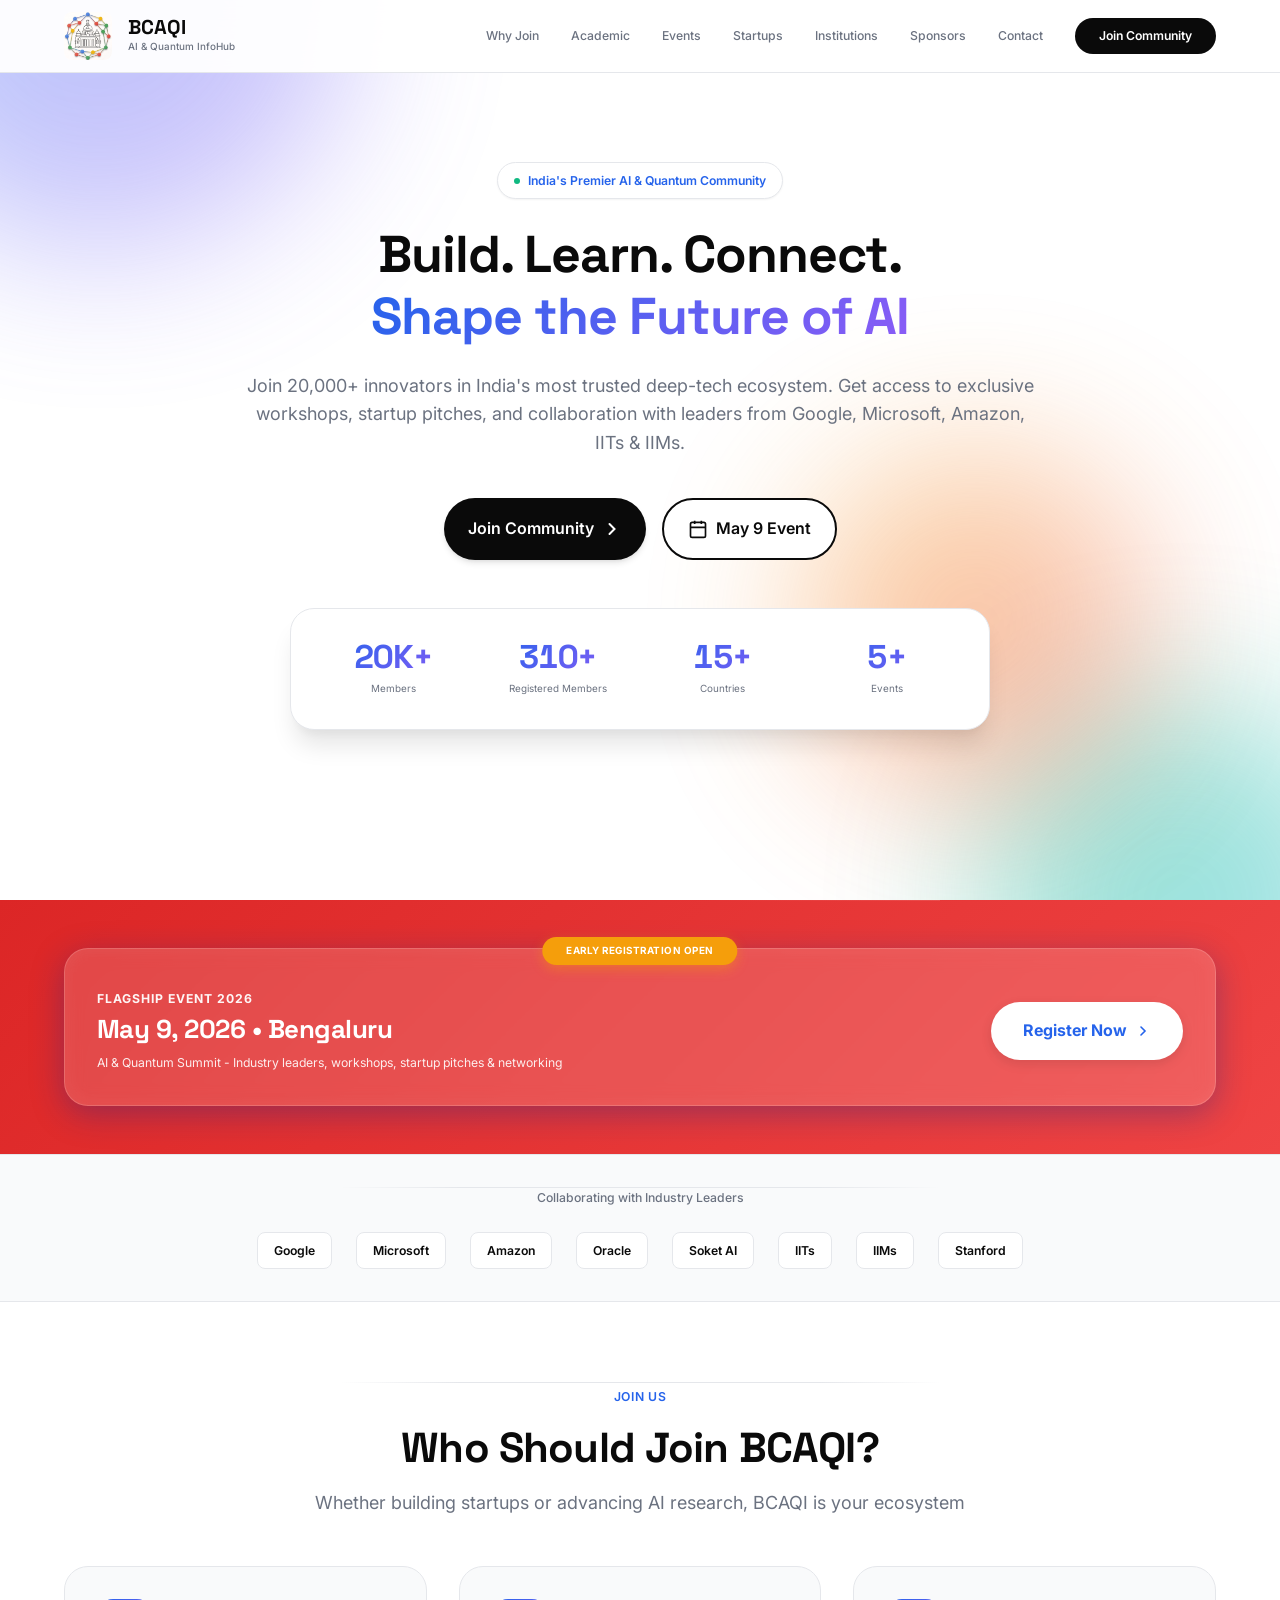
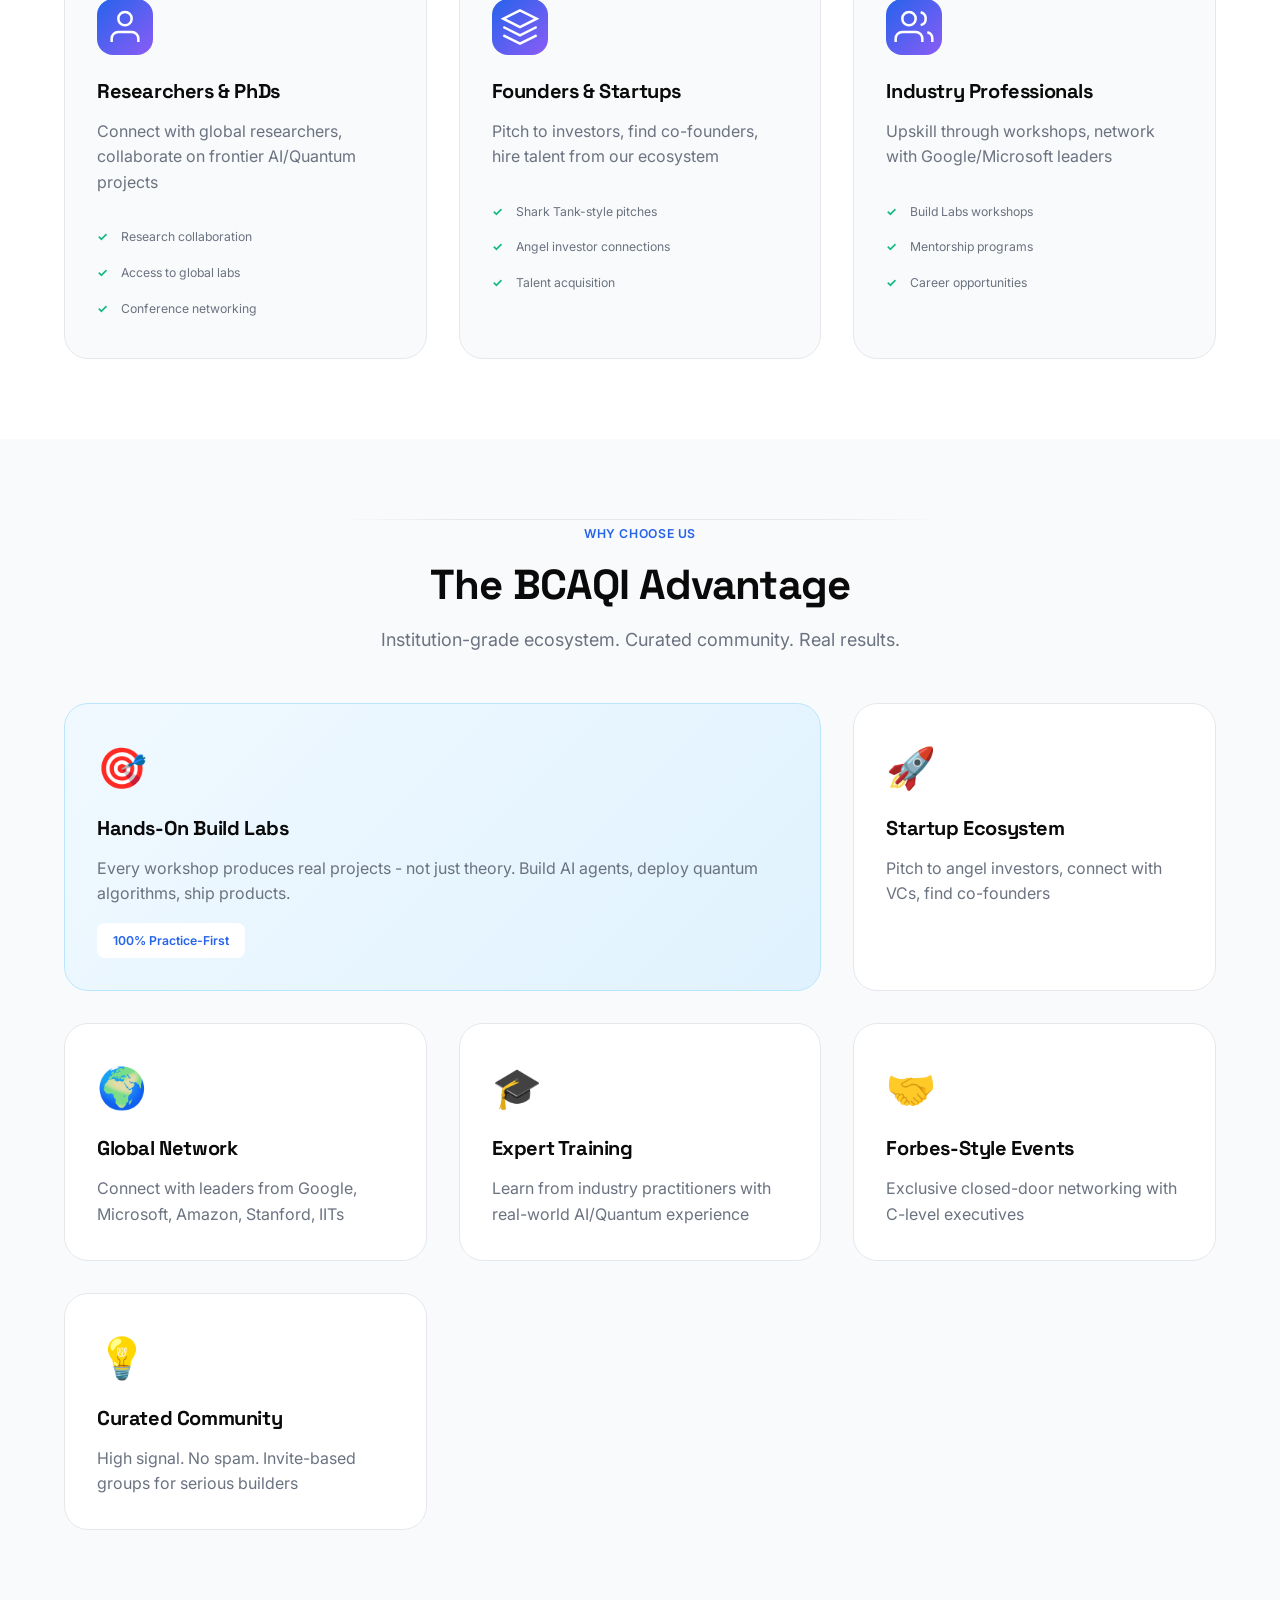
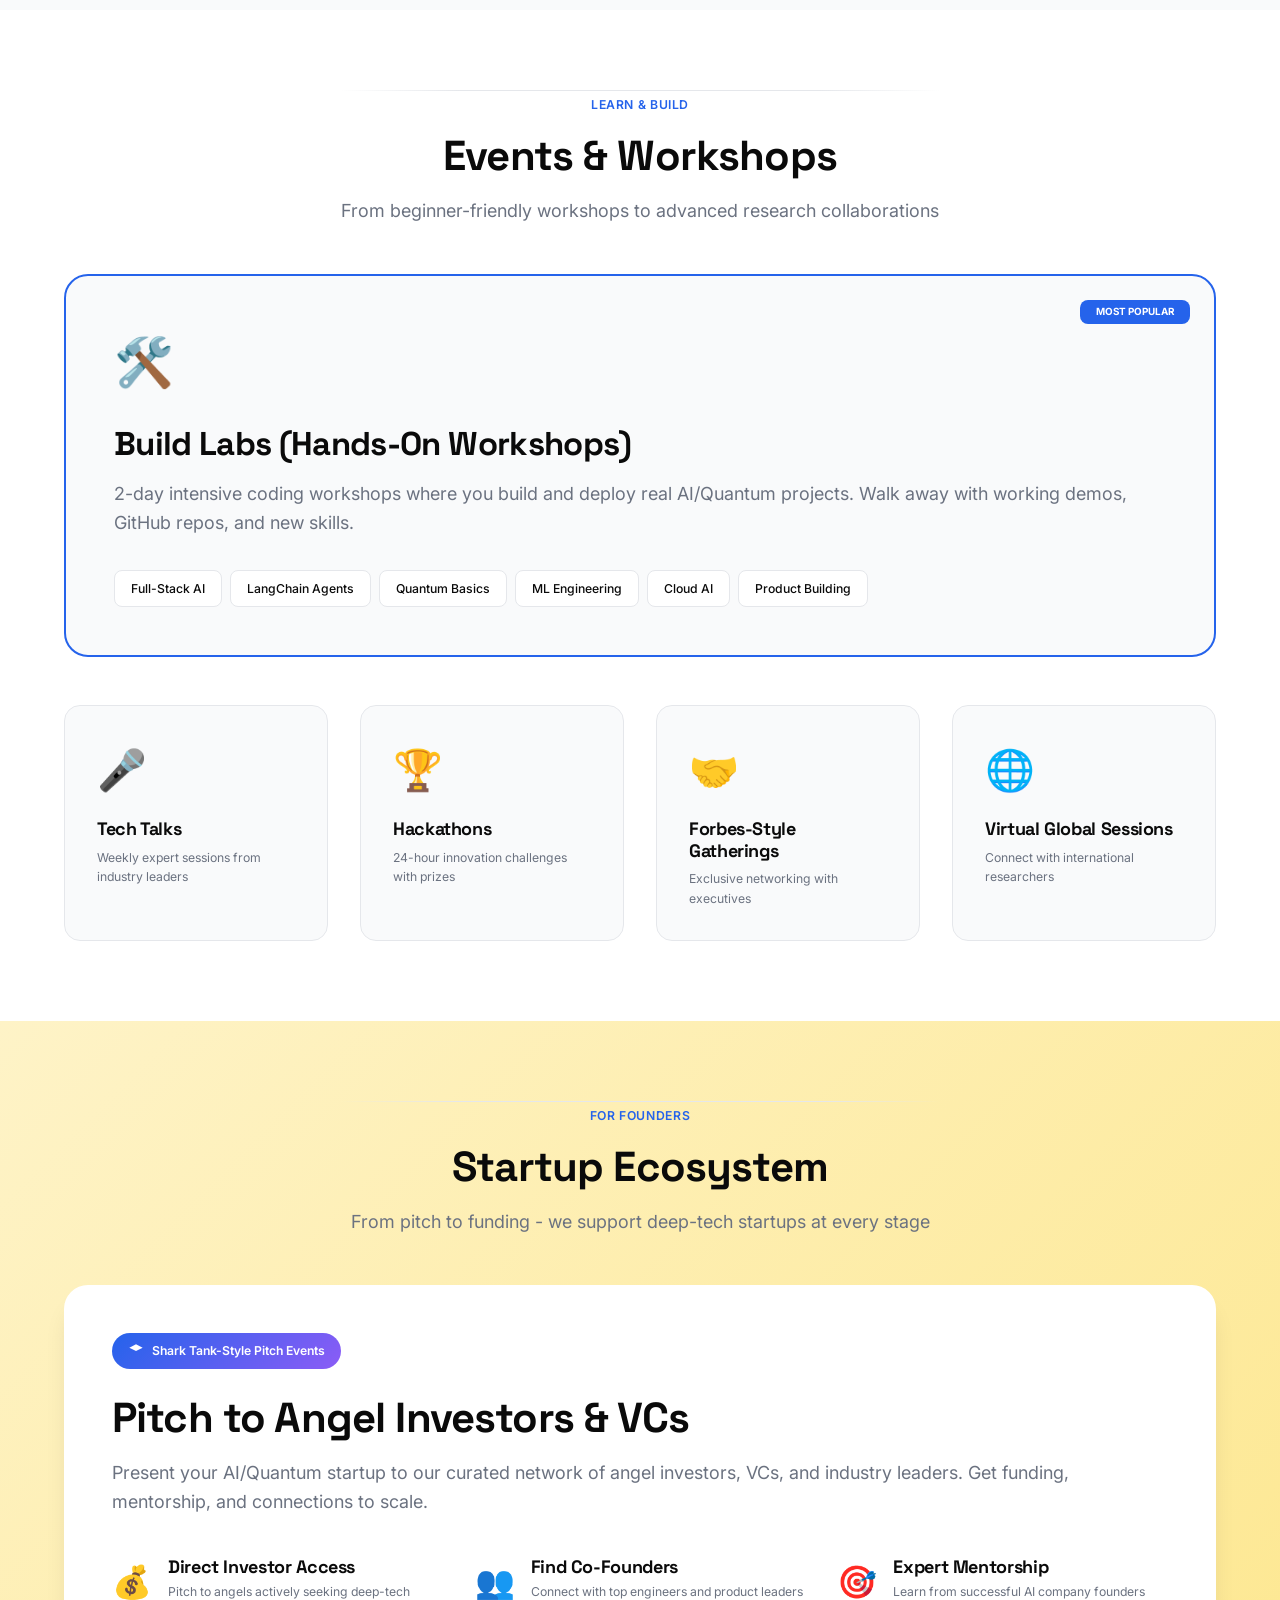
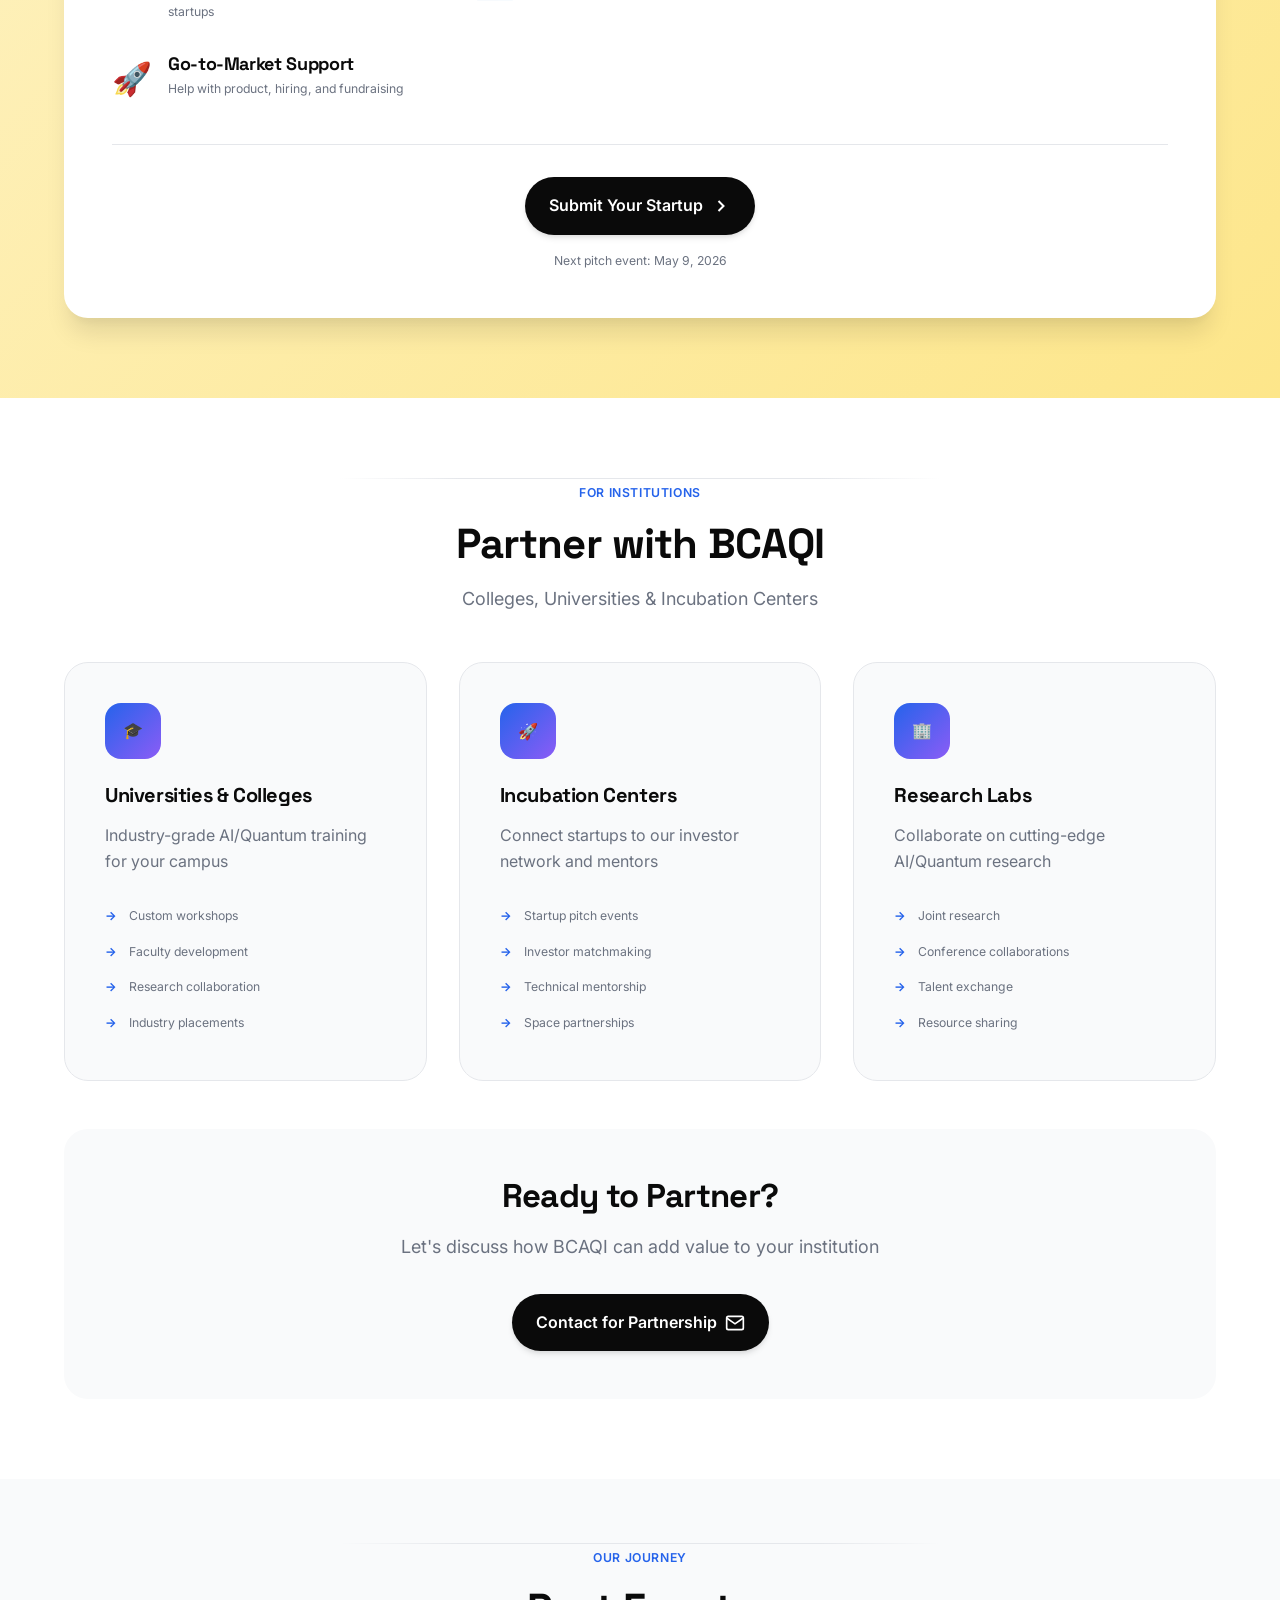
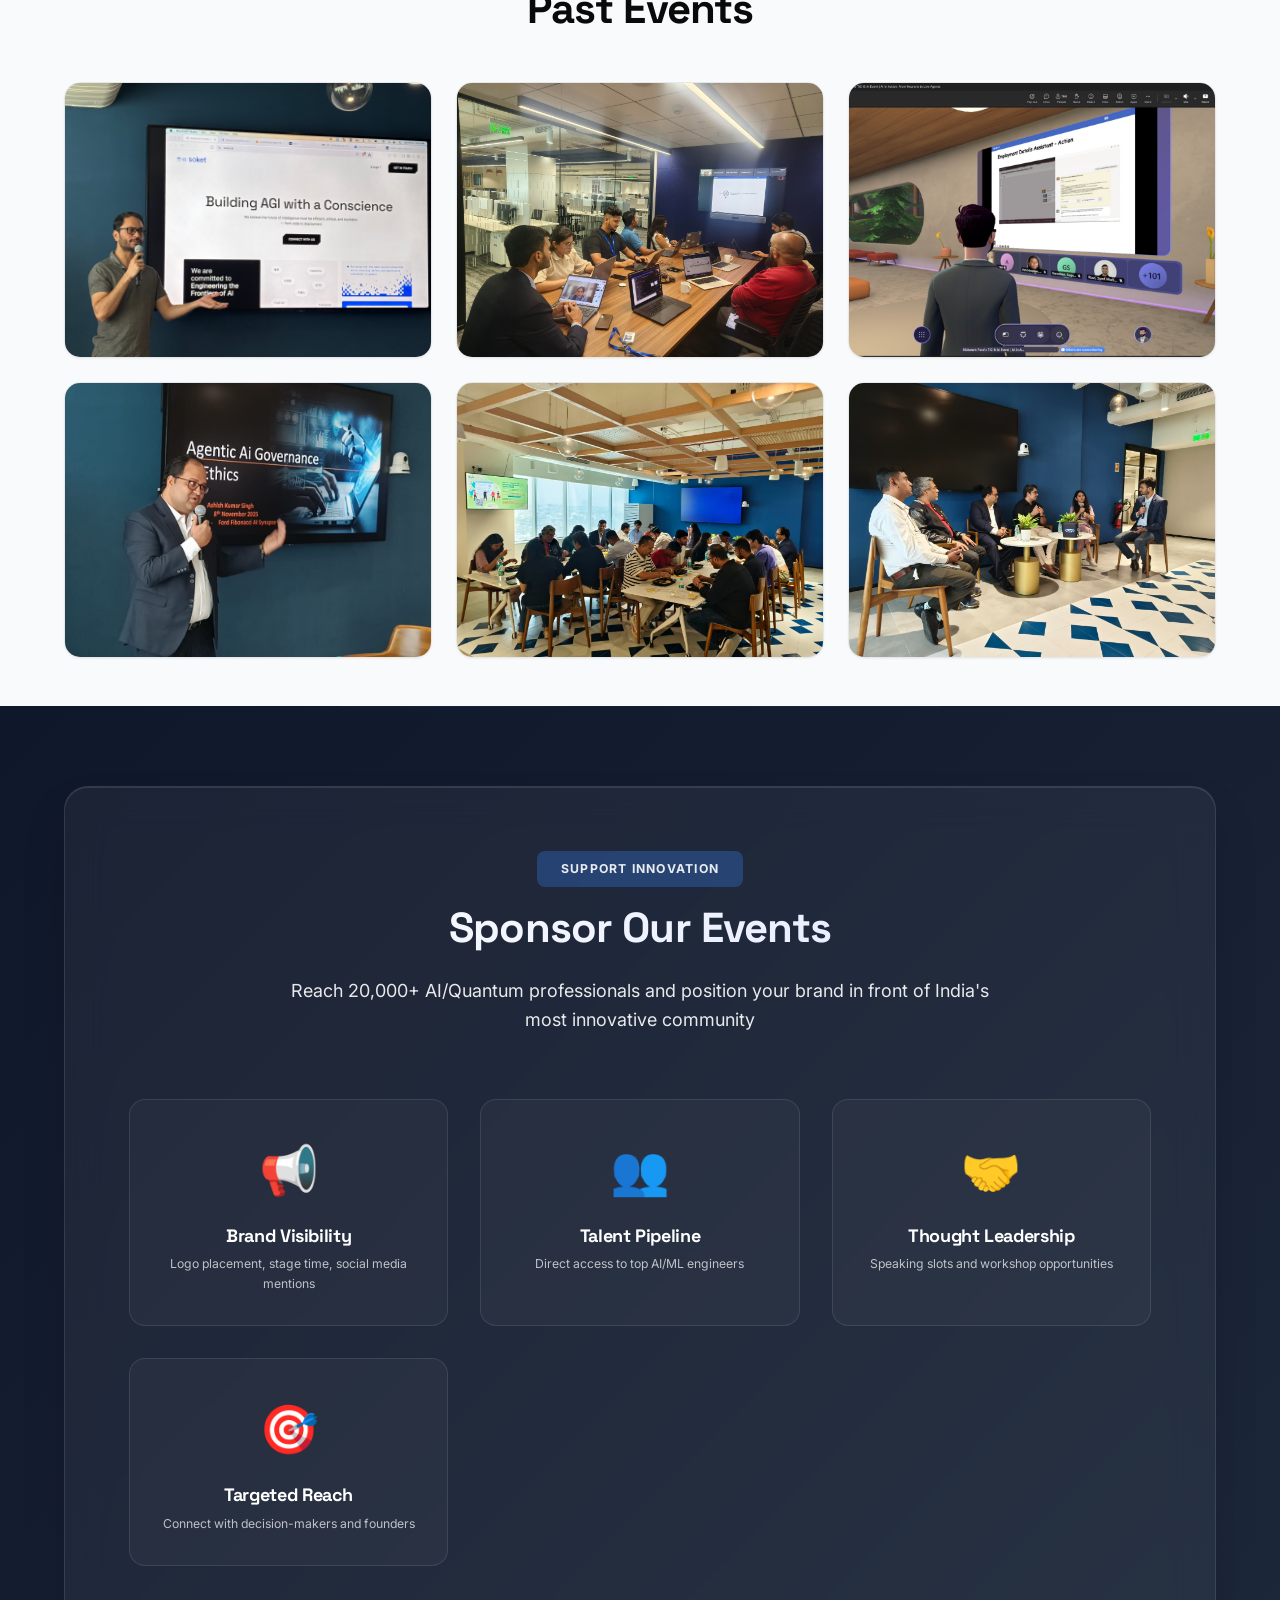
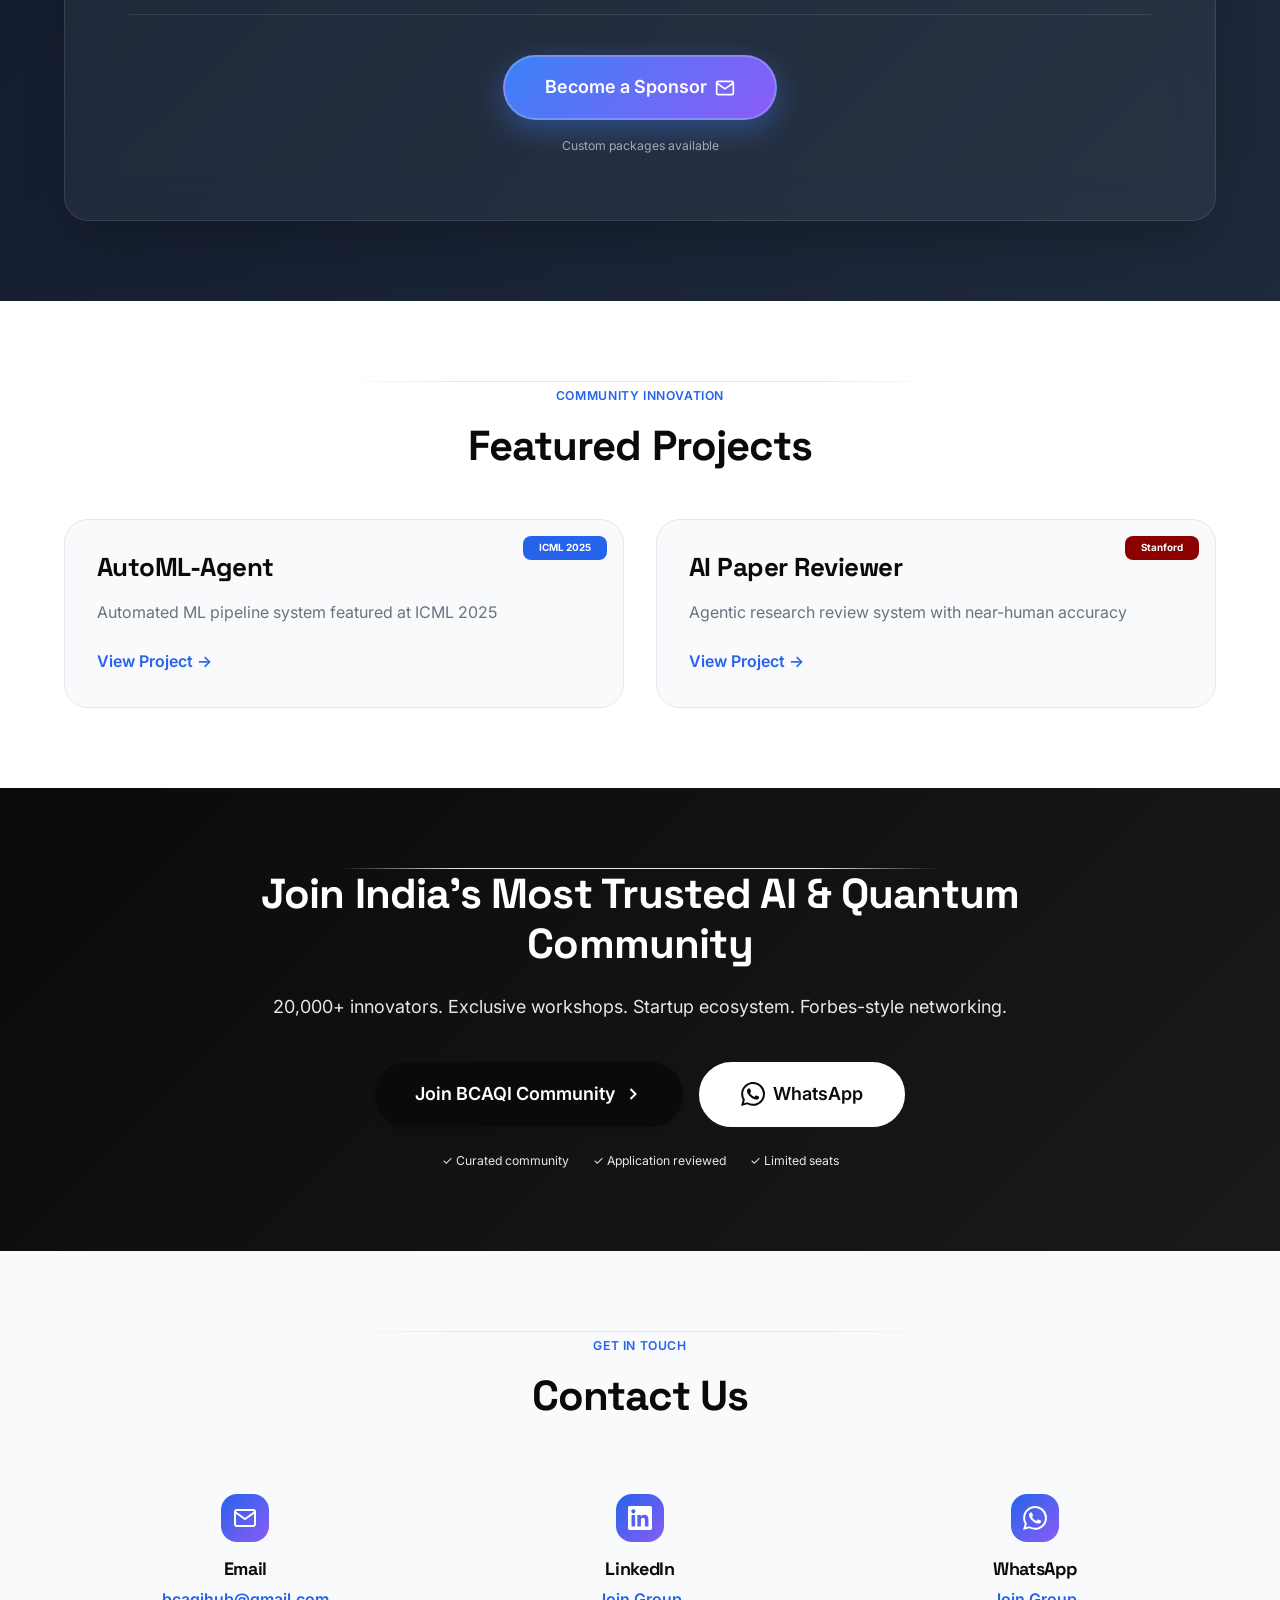
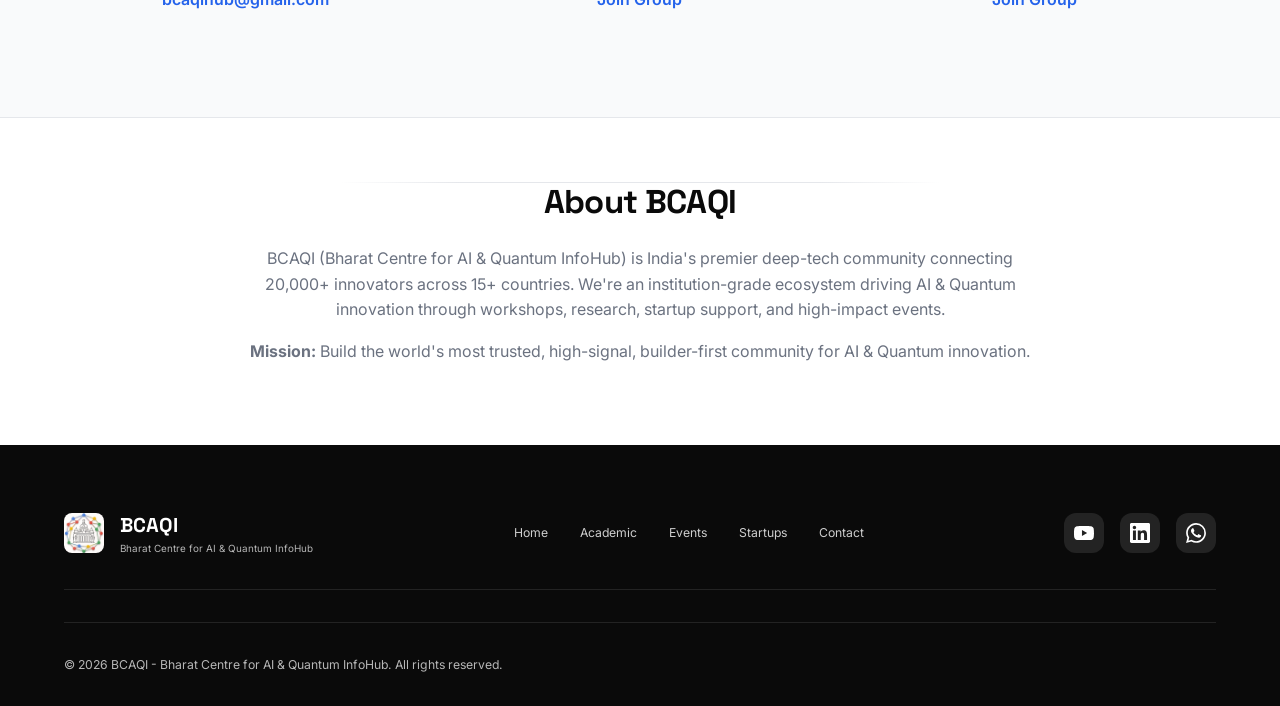
==== commit 52145e19: "9th May Event" ====
--- a/index.html
+++ b/index.html
@@ -13,7 +13,7 @@
   <title>BCAQI - India's #1 AI & Quantum Community | 20,000+ Innovators | Workshops, Events & Startup Ecosystem</title>
   <meta content="BCAQI - India's Premier AI & Quantum Community | Join 20,000+ Innovators" name="title">
   <meta
-    content="Join India's largest AI & Quantum community with 20,000+ members across 15 countries. Get access to exclusive hands-on workshops, startup pitch events, Forbes-style networking, and collaboration with Google, Microsoft, Amazon, IITs & IIMs. Feb 7, 2026 flagship event in Bengaluru - Register now!"
+    content="Join India's largest AI & Quantum community with 20,000+ members across 15 countries. Get access to exclusive hands-on workshops, startup pitch events, Forbes-style networking, and collaboration with Google, Microsoft, Amazon, IITs & IIMs. May 9, 2026 flagship event in Bengaluru - Register now!"
     name="description">
   <meta
     content="AI community India, quantum computing India, machine learning workshops, AI training Bangalore, deep tech India, startup ecosystem, angel investors India, AI quantum research, build labs, AI bootcamp, quantum workshop, tech community India, AI networking events, BCAQI, Bharat AI, Indian AI hub"
@@ -125,8 +125,8 @@
           "@type": "Event",
           "name": "AI & Quantum Summit 2026",
           "description": "India's flagship AI & Quantum summit featuring industry leaders, hands-on workshops, startup pitches, and premium networking",
-          "startDate": "2026-02-07T09:00:00+05:30",
-          "endDate": "2026-02-07T18:00:00+05:30",
+          "startDate": "2026-05-09T09:00:00+05:30",
+          "endDate": "2026-05-09T18:00:00+05:30",
           "eventStatus": "https://schema.org/EventScheduled",
           "eventAttendanceMode": "https://schema.org/OfflineEventAttendanceMode",
           "location": {
@@ -264,7 +264,7 @@
                 <path d="M7.5 15L12.5 10L7.5 5" stroke="currentColor" stroke-linecap="round" stroke-width="2" />
               </svg>
             </a>
-            <a class="btn btn-secondary" href="#feb7event">
+            <a class="btn btn-secondary" href="#may9event">
               <svg aria-hidden="true" fill="none" height="20" stroke="currentColor" stroke-width="2" viewBox="0 0 24 24"
                 width="20">
                 <rect height="18" rx="2" ry="2" width="18" x="3" y="4"></rect>
@@ -272,7 +272,7 @@
                 <line x1="8" x2="8" y1="2" y2="6"></line>
                 <line x1="3" x2="21" y1="10" y2="10"></line>
               </svg>
-              <span>Feb 7 Event</span>
+              <span>May 9 Event</span>
             </a>
           </div>
 
@@ -301,13 +301,13 @@
     </section>
 
     <!-- EVENT BANNER -->
-    <section aria-labelledby="event-title" class="event-banner" id="feb7event">
+    <section aria-labelledby="event-title" class="event-banner" id="may9event">
       <div class="container">
         <div class="event-content" data-aos="zoom-in">
           <div aria-label="Early Registration Open" class="event-badge">Early Registration Open</div>
           <div class="event-info">
             <div class="event-meta">Flagship Event 2026</div>
-            <h2 class="event-title" id="event-title">February 7, 2026 • Bengaluru</h2>
+            <h2 class="event-title" id="event-title">May 9, 2026 • Bengaluru</h2>
             <p class="event-desc">AI & Quantum Summit - Industry leaders, workshops, startup pitches & networking</p>
           </div>
           <a class="event-cta" href="https://forms.gle/uKByid8EHfMo6wnL8" rel="noopener noreferrer" target="_blank">
@@ -570,7 +570,7 @@
                 <path d="M7.5 15L12.5 10L7.5 5" stroke="currentColor" stroke-width="2" />
               </svg>
             </a>
-            <p class="cta-note">Next pitch event: Feb 7, 2026</p>
+            <p class="cta-note">Next pitch event: May 9, 2026</p>
           </div>
         </div>
       </div>
@@ -922,4 +922,4 @@
   <script src="script.js"></script>
 </body>
 
-</html>+</html>
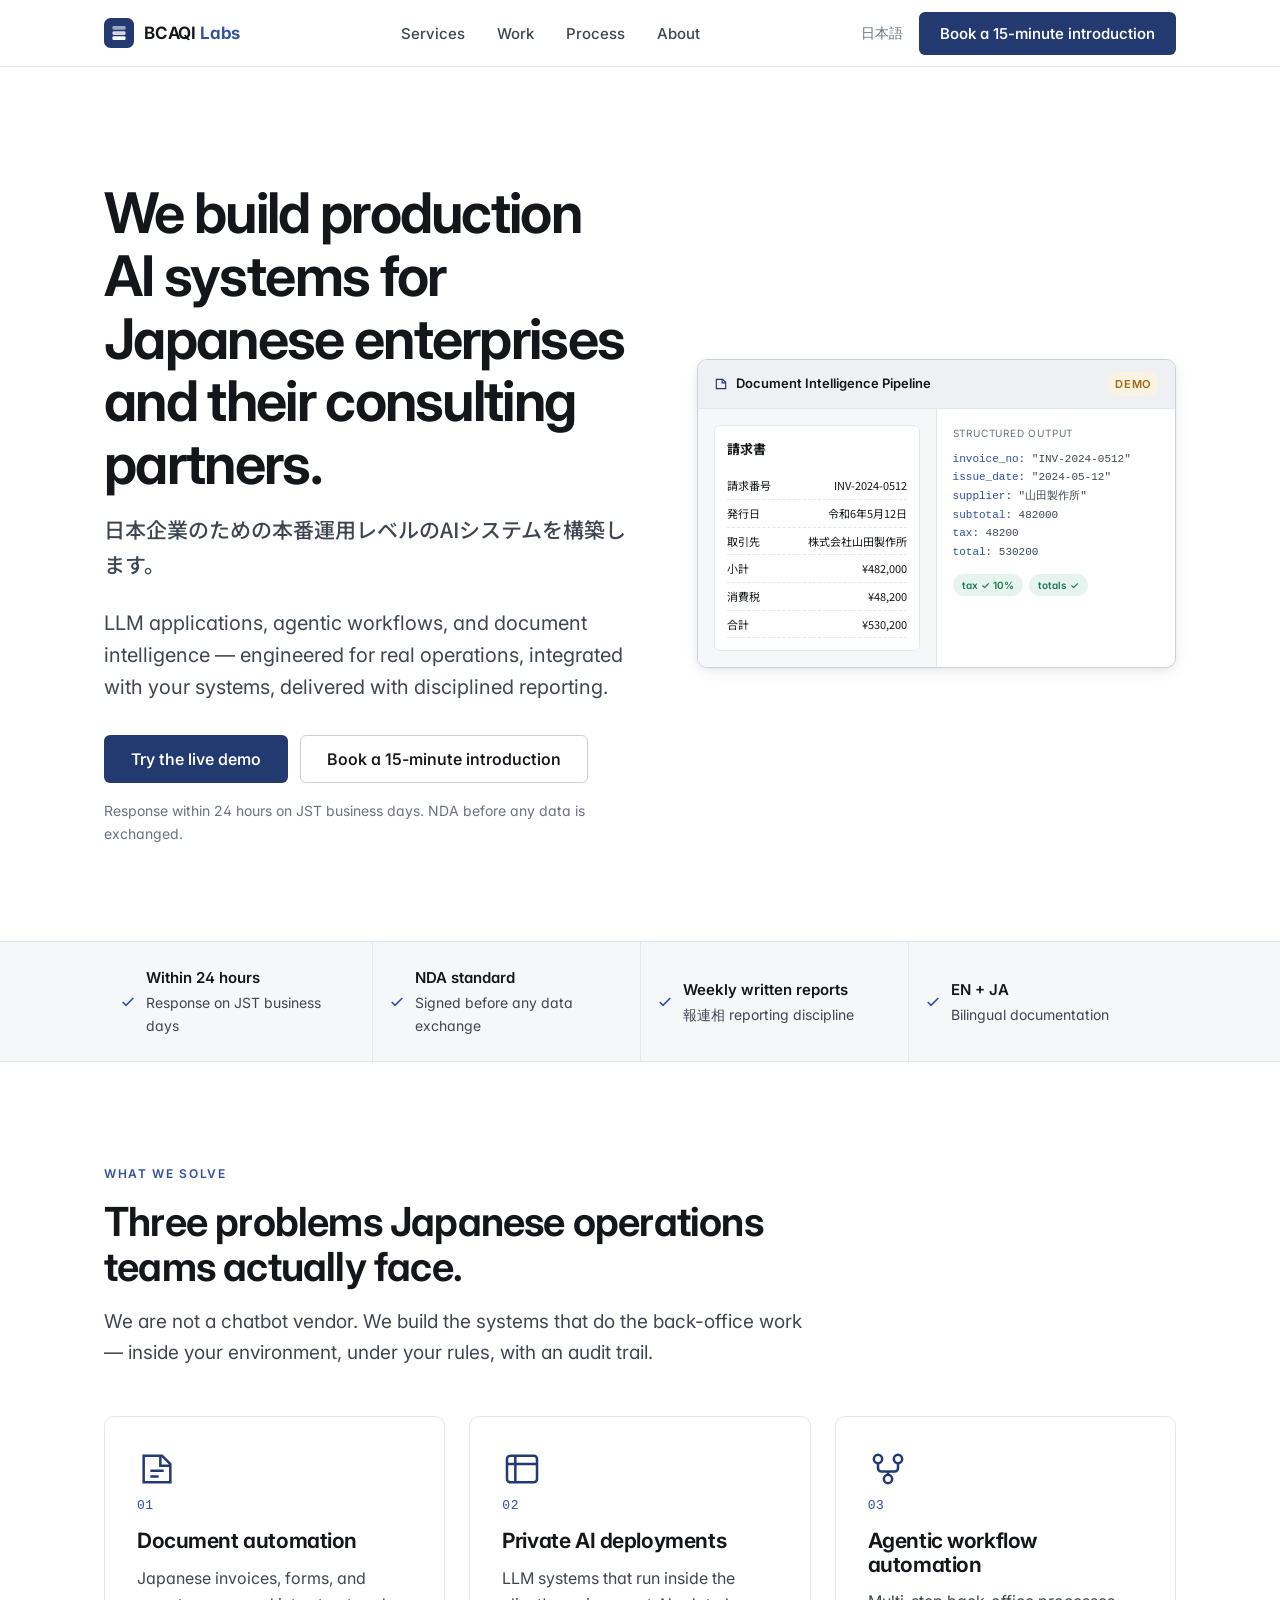
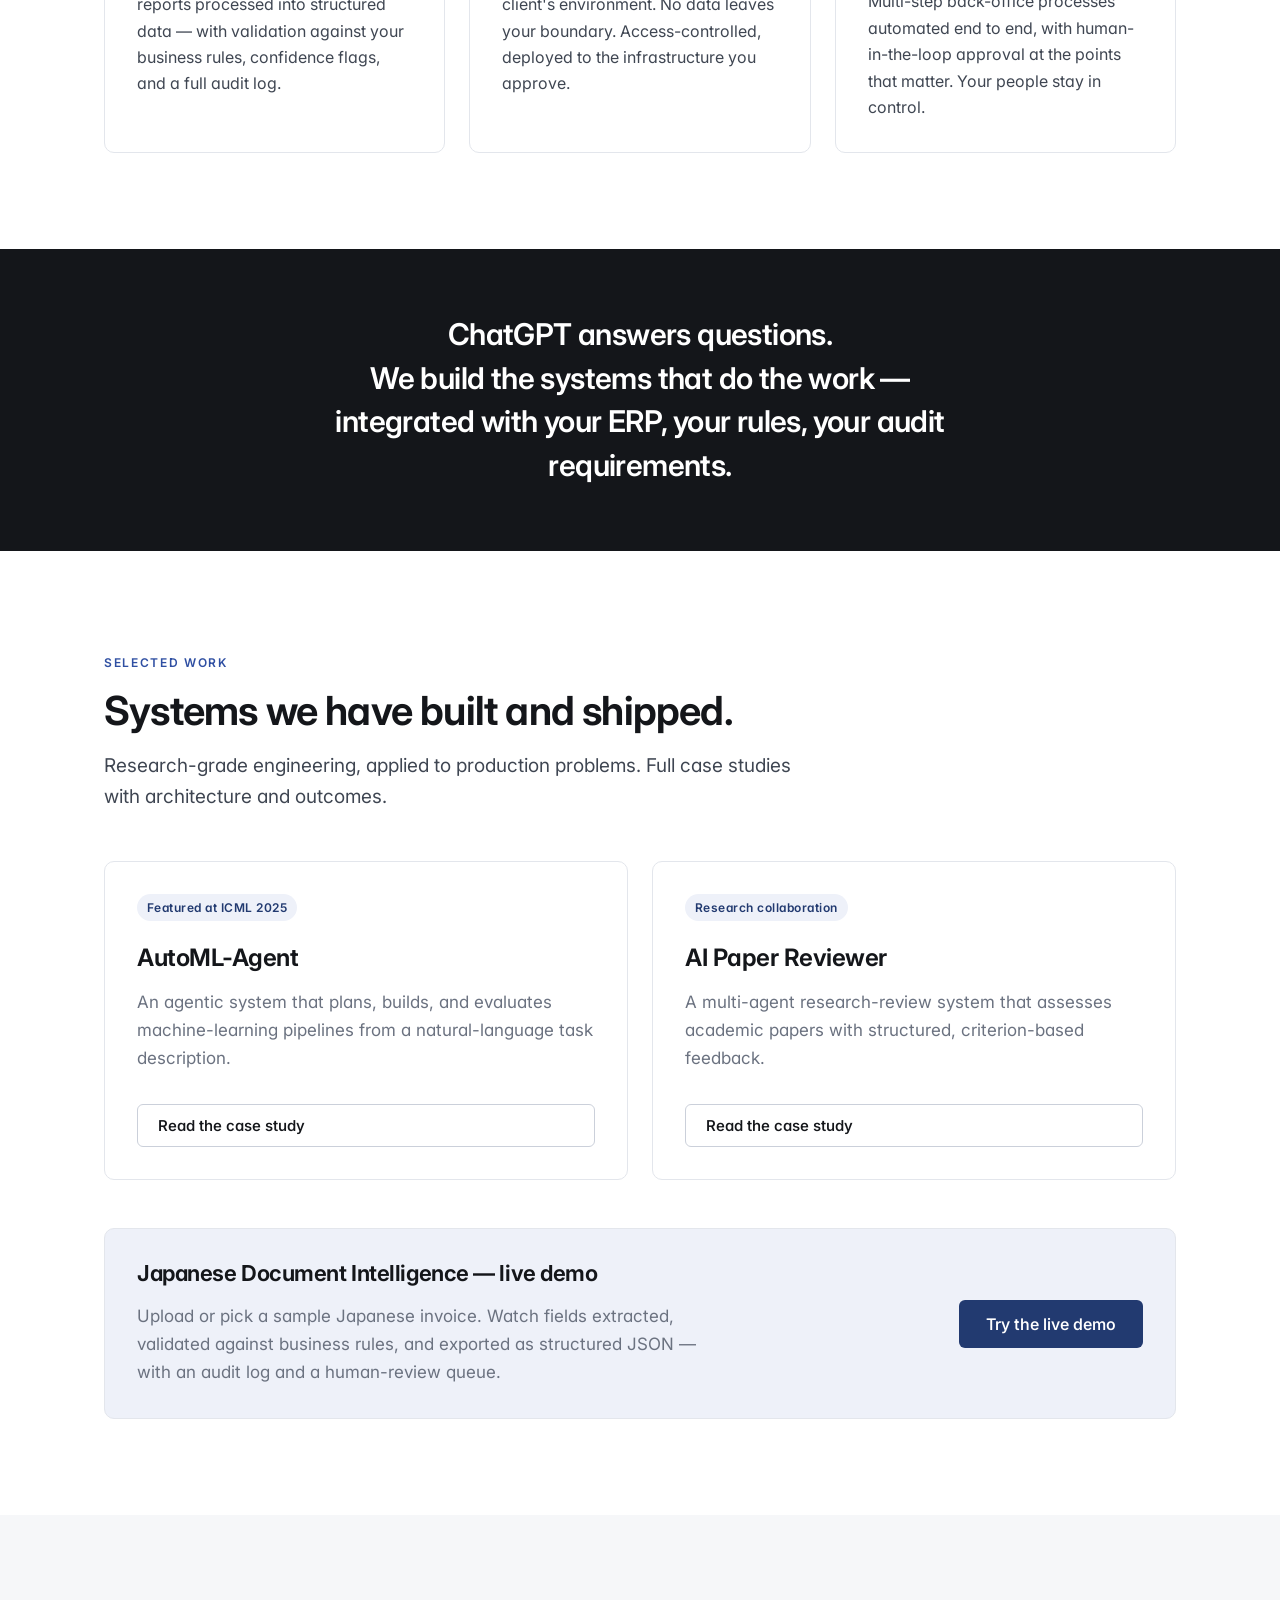
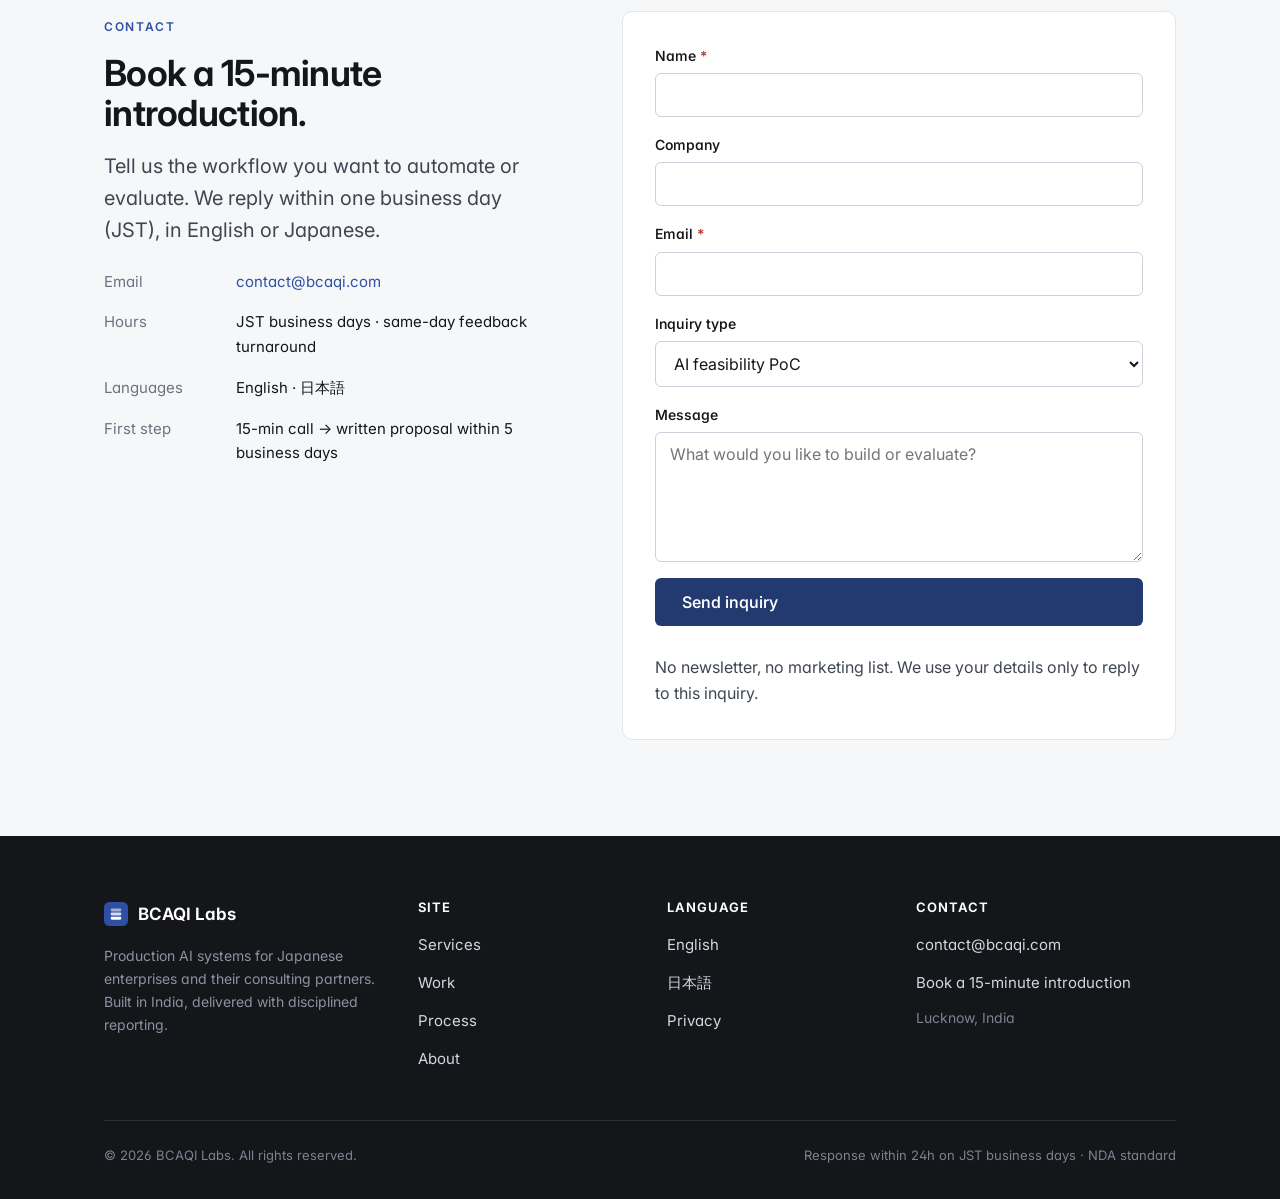
==== commit 7fd566d2: "Rebuild site as B2B AI engineering firm for the Japanese market Replace the community/events site wi" ====
--- a/index.html
+++ b/index.html
@@ -1,925 +1,388 @@
 <!DOCTYPE html>
-<html lang="en-IN">
+<html lang="en">
 
 <head>
-  <!-- ===========================
-       META TAGS - SEO OPTIMIZED
-       =========================== -->
   <meta charset="UTF-8">
-  <meta content="width=device-width, initial-scale=1.0, viewport-fit=cover" name="viewport">
-  <meta content="IE=edge" http-equiv="X-UA-Compatible">
-
-  <!-- Primary Meta Tags -->
-  <title>BCAQI - India's #1 AI & Quantum Community | 20,000+ Innovators | Workshops, Events & Startup Ecosystem</title>
-  <meta content="BCAQI - India's Premier AI & Quantum Community | Join 20,000+ Innovators" name="title">
-  <meta
-    content="Join India's largest AI & Quantum community with 20,000+ members across 15 countries. Get access to exclusive hands-on workshops, startup pitch events, Forbes-style networking, and collaboration with Google, Microsoft, Amazon, IITs & IIMs. May 9, 2026 flagship event in Bengaluru - Register now!"
-    name="description">
-  <meta
-    content="AI community India, quantum computing India, machine learning workshops, AI training Bangalore, deep tech India, startup ecosystem, angel investors India, AI quantum research, build labs, AI bootcamp, quantum workshop, tech community India, AI networking events, BCAQI, Bharat AI, Indian AI hub"
-    name="keywords">
-  <meta content="BCAQI - Bharat Centre for AI & Quantum InfoHub" name="author">
-  <meta content="index, follow, max-snippet:-1, max-image-preview:large, max-video-preview:-1" name="robots">
-  <meta content="index, follow" name="googlebot">
-  <link href="https://bcaqi.com" rel="canonical">
-
-  <!-- Geo Tags -->
-  <meta content="IN-KA" name="geo.region">
-  <meta content="Bengaluru, India" name="geo.placename">
-  <meta content="12.9716;77.5946" name="geo.position">
-  <meta content="12.9716, 77.5946" name="ICBM">
-
-  <!-- Open Graph / Facebook -->
-  <meta content="website" property="og:type">
-  <meta content="https://bcaqi.com" property="og:url">
-  <meta content="BCAQI" property="og:site_name">
-  <meta content="BCAQI - India's Premier AI & Quantum Community | 20,000+ Innovators" property="og:title">
-  <meta
-    content="Join 20,000+ innovators in India's most trusted deep-tech ecosystem. Exclusive workshops, startup pitches, and Forbes-style networking with Google, Microsoft, Amazon leaders."
-    property="og:description">
-  <meta content="https://bcaqi.com/logo.jpeg" property="og:image">
-  <meta content="1200" property="og:image:width">
-  <meta content="630" property="og:image:height">
-  <meta content="BCAQI - India's Premier AI & Quantum Community" property="og:image:alt">
-  <meta content="en_IN" property="og:locale">
-
-  <!-- Twitter -->
-  <meta content="summary_large_image" name="twitter:card">
-  <meta content="https://bcaqi.com" name="twitter:url">
-  <meta content="BCAQI - India's Premier AI & Quantum Community" name="twitter:title">
-  <meta content="Join 20,000+ innovators. Exclusive AI/Quantum workshops, startup ecosystem, and networking events."
-    name="twitter:description">
-  <meta content="https://bcaqi.com/logo.jpeg" name="twitter:image">
-  <meta content="@BCAQI" name="twitter:creator">
-  <meta content="@BCAQI" name="twitter:site">
+  <meta name="viewport" content="width=device-width, initial-scale=1.0, viewport-fit=cover">
+
+  <title>BCAQI Labs — Production AI systems for the Japanese market</title>
+  <meta name="description"
+    content="BCAQI Labs builds production AI systems — LLM applications, agentic workflows, and document intelligence — for Japanese enterprises and their consulting partners. India-based delivery, weekly written reporting, NDA standard.">
+  <meta name="author" content="BCAQI Labs">
+  <link rel="canonical" href="https://bcaqi.com/">
+  <meta name="robots" content="index, follow, max-image-preview:large">
+
+  <!-- Language alternates -->
+  <link rel="alternate" hreflang="en" href="https://bcaqi.com/">
+  <link rel="alternate" hreflang="ja" href="https://bcaqi.com/jp/">
+  <link rel="alternate" hreflang="x-default" href="https://bcaqi.com/">
+
+  <!-- Open Graph -->
+  <meta property="og:type" content="website">
+  <meta property="og:site_name" content="BCAQI Labs">
+  <meta property="og:url" content="https://bcaqi.com/">
+  <meta property="og:title" content="BCAQI Labs — Production AI systems for the Japanese market">
+  <meta property="og:description"
+    content="LLM applications, agentic workflows, and document intelligence for Japanese enterprises and their consulting partners.">
+  <meta property="og:image" content="https://bcaqi.com/assets/img/og-default.png">
+  <meta property="og:image:width" content="1200">
+  <meta property="og:image:height" content="630">
+  <meta property="og:locale" content="en">
+  <meta property="og:locale:alternate" content="ja_JP">
+  <meta name="twitter:card" content="summary_large_image">
+  <meta name="twitter:title" content="BCAQI Labs — Production AI systems for the Japanese market">
+  <meta name="twitter:description"
+    content="LLM applications, agentic workflows, and document intelligence for Japanese enterprises.">
+  <meta name="twitter:image" content="https://bcaqi.com/assets/img/og-default.png">
 
   <!-- Favicon -->
-  <link href="logo.jpeg" rel="icon" type="image/jpeg">
-  <link href="logo.jpeg" rel="apple-touch-icon">
-  <link href="logo.jpeg" rel="shortcut icon">
-
-  <!-- Fonts - Preloaded for performance -->
-  <link crossorigin href="https://fonts.googleapis.com" rel="preconnect">
-  <link crossorigin href="https://fonts.gstatic.com" rel="preconnect">
-  <link as="style"
-    href="https://fonts.googleapis.com/css2?family=Inter:wght@400;500;600;700;800&family=Space+Grotesk:wght@600;700&display=swap"
-    rel="preload">
+  <link rel="icon" href="/favicon.svg" type="image/svg+xml">
+  <meta name="theme-color" content="#223a70">
+
+  <!-- Fonts -->
+  <link rel="preconnect" href="https://fonts.googleapis.com">
+  <link rel="preconnect" href="https://fonts.gstatic.com" crossorigin>
   <link
-    href="https://fonts.googleapis.com/css2?family=Inter:wght@400;500;600;700;800&family=Space+Grotesk:wght@600;700&display=swap"
+    href="https://fonts.googleapis.com/css2?family=Inter:wght@400;500;600;700&family=Noto+Sans+JP:wght@400;500;700&display=swap"
     rel="stylesheet">
 
-  <!-- Structured Data - Enhanced Schema.org -->
+  <link rel="stylesheet" href="/assets/css/main.css">
+  <noscript><style>.reveal{opacity:1!important;transform:none!important}</style></noscript>
+
   <script type="application/ld+json">
-    {
-      "@context": "https://schema.org",
-      "@graph": [
-        {
-          "@type": "Organization",
-          "@id": "https://bcaqi.com/#organization",
-          "name": "BCAQI",
-          "alternateName": "Bharat Centre for AI & Quantum InfoHub",
-          "url": "https://bcaqi.com",
-          "logo": {
-            "@type": "ImageObject",
-            "url": "https://bcaqi.com/logo.jpeg",
-            "width": 512,
-            "height": 512
-          },
-          "description": "India's premier AI & Quantum community connecting 20,000+ innovators across 15 countries",
-          "email": "bcaqihub@gmail.com",
-          "foundingDate": "2023",
-          "foundingLocation": {
-            "@type": "Place",
-            "address": {
-              "@type": "PostalAddress",
-              "addressLocality": "Bengaluru",
-              "addressRegion": "Karnataka",
-              "addressCountry": "IN"
-            }
-          },
-          "sameAs": [
-            "https://www.youtube.com/@BCAQI",
-            "https://chat.whatsapp.com/C9m3hwP7FFh1oPTKfgLr4R"
-          ],
-          "contactPoint": {
-            "@type": "ContactPoint",
-            "email": "bcaqihub@gmail.com",
-            "contactType": "Customer Service",
-            "availableLanguage": [
-              "en",
-              "hi"
-            ]
-          }
-        },
-        {
-          "@type": "WebSite",
-          "@id": "https://bcaqi.com/#website",
-          "url": "https://bcaqi.com",
-          "name": "BCAQI",
-          "publisher": {
-            "@id": "https://bcaqi.com/#organization"
-          },
-          "inLanguage": "en-IN"
-        },
-        {
-          "@type": "Event",
-          "name": "AI & Quantum Summit 2026",
-          "description": "India's flagship AI & Quantum summit featuring industry leaders, hands-on workshops, startup pitches, and premium networking",
-          "startDate": "2026-05-09T09:00:00+05:30",
-          "endDate": "2026-05-09T18:00:00+05:30",
-          "eventStatus": "https://schema.org/EventScheduled",
-          "eventAttendanceMode": "https://schema.org/OfflineEventAttendanceMode",
-          "location": {
-            "@type": "Place",
-            "name": "Bengaluru",
-            "address": {
-              "@type": "PostalAddress",
-              "addressLocality": "Bengaluru",
-              "addressRegion": "Karnataka",
-              "addressCountry": "IN"
-            }
-          },
-          "organizer": {
-            "@id": "https://bcaqi.com/#organization"
-          },
-          "offers": {
-            "@type": "Offer",
-            "url": "https://forms.gle/uKByid8EHfMo6wnL8",
-            "price": "0",
-            "priceCurrency": "INR",
-            "availability": "https://schema.org/InStock",
-            "validFrom": "2025-01-01"
-          }
-        }
-      ]
-    }
+  {
+    "@context": "https://schema.org",
+    "@type": "ProfessionalService",
+    "name": "BCAQI Labs",
+    "url": "https://bcaqi.com/",
+    "email": "contact@bcaqi.com",
+    "description": "Production AI systems — LLM applications, agentic workflows, and document intelligence — for Japanese enterprises and their consulting partners.",
+    "foundingDate": "2023",
+    "areaServed": "JP",
+    "knowsLanguage": ["en", "ja"],
+    "address": {
+      "@type": "PostalAddress",
+      "addressLocality": "Lucknow",
+      "addressCountry": "IN"
+    },
+    "serviceType": ["AI feasibility PoC", "Agentic automation", "Document intelligence", "Dedicated AI engineering pod"]
+  }
   </script>
-
-  <!-- PWA Meta Tags -->
-  <link href="manifest.json" rel="manifest">
-  <meta content="#0a0a0a" name="theme-color">
-  <meta content="yes" name="apple-mobile-web-app-capable">
-  <meta content="black-translucent" name="apple-mobile-web-app-status-bar-style">
-  <meta content="yes" name="mobile-web-app-capable">
-  <meta content="BCAQI" name="apple-mobile-web-app-title">
-
-  <!-- Performance Hints -->
-  <link href="https://fonts.googleapis.com" rel="dns-prefetch">
-  <link href="https://fonts.gstatic.com" rel="dns-prefetch">
-  <link href="https://unpkg.com" rel="dns-prefetch">
-  <link href="https://unpkg.com" rel="preconnect">
-
-  <!-- Stylesheet -->
-  <link href="style.css?v=20260127" rel="stylesheet">
-
-  <!-- Preload AOS CSS -->
-  <link as="style" href="https://unpkg.com/aos@2.3.1/dist/aos.css" rel="preload">
 </head>
 
 <body>
-
-  <!-- ===========================
-     SKIP TO MAIN CONTENT (A11Y)
-     =========================== -->
-  <a class="skip-to-main" href="#main-content">Skip to main content</a>
-
-  <!-- ===========================
-     LOADING SCREEN
-     =========================== -->
-  <div aria-hidden="true" class="loading-screen" id="loadingScreen">
-    <div class="loading-logo">
-      <img alt="BCAQI Loading" height="64" src="logo.jpeg" width="64">
+  <a class="skip-link" href="#main">Skip to main content</a>
+
+  <!-- HEADER -->
+  <header class="site-header">
+    <div class="container nav">
+      <a class="brand" href="/" aria-label="BCAQI Labs home">
+        <svg class="mark" viewBox="0 0 32 32" aria-hidden="true">
+          <rect width="32" height="32" rx="7" fill="#223a70" />
+          <rect x="9" y="8.5" width="14" height="4" rx="1.4" fill="#fff" opacity=".55" />
+          <rect x="9" y="14" width="14" height="4" rx="1.4" fill="#fff" opacity=".8" />
+          <rect x="9" y="19.5" width="14" height="4" rx="1.4" fill="#fff" />
+        </svg>
+        <span class="brand-name">BCAQI<span> Labs</span></span>
+      </a>
+      <nav aria-label="Primary">
+        <ul class="nav-links">
+          <li><a href="/services/">Services</a></li>
+          <li><a href="/work/">Work</a></li>
+          <li><a href="/process/">Process</a></li>
+          <li><a href="/about/">About</a></li>
+        </ul>
+      </nav>
+      <div class="nav-right">
+        <a class="nav-lang" href="/jp/" hreflang="ja" lang="ja">日本語</a>
+        <a class="btn btn-primary" href="#contact">Book a 15-minute introduction</a>
+      </div>
+      <button class="nav-toggle" aria-label="Menu" aria-expanded="false"><span></span></button>
     </div>
-  </div>
-
-  <!-- ===========================
-     NAVIGATION
-     =========================== -->
-  <nav aria-label="Main navigation" class="nav" id="mainNav" role="navigation">
-    <div class="nav-content">
-      <a aria-label="BCAQI Home" class="nav-logo" href="index.html">
-        <img alt="BCAQI Logo" height="48" src="logo.jpeg" width="48">
-        <div class="brand-info">
-          <span class="brand-name">BCAQI</span>
-          <span class="brand-tagline">AI & Quantum InfoHub</span>
-        </div>
-      </a>
-
-      <div class="nav-menu" id="navMenu">
-        <a class="nav-link" href="#benefits">Why Join</a>
-        <a class="nav-link" href="academic.html">Academic</a>
-        <a class="nav-link" href="#events">Events</a>
-        <a class="nav-link" href="#startup">Startups</a>
-        <a class="nav-link" href="#institutions">Institutions</a>
-        <a class="nav-link" href="#sponsors">Sponsors</a>
-        <a class="nav-link" href="#contact">Contact</a>
-        <a class="nav-cta" href="https://forms.gle/uKByid8EHfMo6wnL8" rel="noopener noreferrer" target="_blank">
-          Join Community
-        </a>
-      </div>
-
-      <button aria-expanded="false" aria-label="Toggle navigation menu" class="nav-toggle" id="navToggle">
-        <span></span>
-        <span></span>
-        <span></span>
-      </button>
+  </header>
+
+  <main id="main">
+
+    <!-- HERO -->
+    <section class="hero">
+      <div class="container hero-grid">
+        <div class="hero-copy reveal">
+          <h1>We build production AI systems for Japanese enterprises and their consulting partners.
+            <span class="hero-sub-jp">日本企業のための本番運用レベルのAIシステムを構築します。</span>
+          </h1>
+          <p class="lede">LLM applications, agentic workflows, and document intelligence — engineered for real operations,
+            integrated with your systems, delivered with disciplined reporting.</p>
+          <div class="hero-actions">
+            <a class="btn btn-primary btn-lg" href="/work/#demo">Try the live demo</a>
+            <a class="btn btn-ghost btn-lg" href="#contact">Book a 15-minute introduction</a>
+          </div>
+          <p class="hero-note">Response within 24 hours on JST business days. NDA before any data is exchanged.</p>
+        </div>
+
+        <!-- Signature teaser: document → structured data -->
+        <div class="hero-demo reveal" aria-hidden="true">
+          <div class="demo-wrap">
+            <div class="demo-bar">
+              <span class="demo-title">
+                <svg width="14" height="14" viewBox="0 0 24 24" fill="none" stroke="#223a70" stroke-width="2">
+                  <path d="M4 4h11l5 5v11a0 0 0 0 1 0 0H4z" /><path d="M14 4v6h6" />
+                </svg>
+                Document Intelligence Pipeline
+              </span>
+              <span class="env-label">Demo</span>
+            </div>
+            <div style="display:grid;grid-template-columns:1fr 1fr;gap:0">
+              <div style="padding:16px;border-right:1px solid var(--rule);background:var(--ground-2)">
+                <div class="demo-doc" style="font-size:11px;line-height:1.7;padding:12px">
+                  <div class="doc-title" style="font-size:13px">請求書</div>
+                  <div class="doc-row"><span>請求番号</span><span>INV-2024-0512</span></div>
+                  <div class="doc-row"><span>発行日</span><span>令和6年5月12日</span></div>
+                  <div class="doc-row"><span>取引先</span><span>株式会社山田製作所</span></div>
+                  <div class="doc-row"><span>小計</span><span>¥482,000</span></div>
+                  <div class="doc-row"><span>消費税</span><span>¥48,200</span></div>
+                  <div class="doc-row"><span>合計</span><span>¥530,200</span></div>
+                </div>
+              </div>
+              <div style="padding:16px">
+                <div style="font-size:10px;text-transform:uppercase;letter-spacing:.08em;color:var(--muted);margin-bottom:8px">
+                  Structured output</div>
+                <div style="font-family:var(--font-mono);font-size:11px;line-height:1.7;color:var(--ink-2)">
+                  <div><span style="color:var(--accent-2)">invoice_no</span>: "INV-2024-0512"</div>
+                  <div><span style="color:var(--accent-2)">issue_date</span>: "2024-05-12"</div>
+                  <div><span style="color:var(--accent-2)">supplier</span>: "山田製作所"</div>
+                  <div><span style="color:var(--accent-2)">subtotal</span>: 482000</div>
+                  <div><span style="color:var(--accent-2)">tax</span>: 48200</div>
+                  <div><span style="color:var(--accent-2)">total</span>: 530200</div>
+                </div>
+                <div style="margin-top:12px;display:flex;gap:6px;flex-wrap:wrap">
+                  <span class="flag ok" style="font-size:10px">tax ✓ 10%</span>
+                  <span class="flag ok" style="font-size:10px">totals ✓</span>
+                </div>
+              </div>
+            </div>
+          </div>
+        </div>
+      </div>
+    </section>
+
+    <!-- TRUST STRIP -->
+    <div class="trust-strip">
+      <div class="container">
+        <ul>
+          <li><svg class="tick" width="16" height="16" viewBox="0 0 24 24" fill="none" stroke="currentColor"
+                stroke-width="2.5">
+              <path d="M20 6L9 17l-5-5" />
+            </svg><span><strong>Within 24 hours</strong>Response on JST business days</span></li>
+          <li><svg class="tick" width="16" height="16" viewBox="0 0 24 24" fill="none" stroke="currentColor"
+                stroke-width="2.5">
+              <path d="M20 6L9 17l-5-5" />
+            </svg><span><strong>NDA standard</strong>Signed before any data exchange</span></li>
+          <li><svg class="tick" width="16" height="16" viewBox="0 0 24 24" fill="none" stroke="currentColor"
+                stroke-width="2.5">
+              <path d="M20 6L9 17l-5-5" />
+            </svg><span><strong>Weekly written reports</strong>報連相 reporting discipline</span></li>
+          <li><svg class="tick" width="16" height="16" viewBox="0 0 24 24" fill="none" stroke="currentColor"
+                stroke-width="2.5">
+              <path d="M20 6L9 17l-5-5" />
+            </svg><span><strong>EN + JA</strong>Bilingual documentation</span></li>
+        </ul>
+      </div>
     </div>
-  </nav>
-
-  <!-- ===========================
-     MAIN CONTENT
-     =========================== -->
-  <main id="main-content">
-
-    <!-- HERO SECTION -->
-    <section aria-labelledby="hero-title" class="hero">
-      <div aria-hidden="true" class="hero-bg">
-        <div class="gradient-orb orb-1"></div>
-        <div class="gradient-orb orb-2"></div>
-        <div class="gradient-orb orb-3"></div>
-      </div>
-
+
+    <!-- WHAT WE SOLVE -->
+    <section class="section">
       <div class="container">
-        <div class="hero-content">
-          <div class="hero-badge" data-aos="fade-up">
-            <span aria-hidden="true" class="badge-dot"></span>
-            <span>India's Premier AI & Quantum Community</span>
+        <div class="section-head reveal">
+          <span class="eyebrow">What we solve</span>
+          <h2>Three problems Japanese operations teams actually face.</h2>
+          <p>We are not a chatbot vendor. We build the systems that do the back-office work — inside your environment,
+            under your rules, with an audit trail.</p>
+        </div>
+        <div class="grid grid-3">
+          <article class="card reveal">
+            <svg class="icon" viewBox="0 0 24 24" fill="none" stroke="currentColor" stroke-width="1.5">
+              <path d="M4 4h11l5 5v11H4z" /><path d="M14 4v6h6" /><path d="M8 13h8M8 16.5h5" />
+            </svg>
+            <span class="card-idx">01</span>
+            <h3>Document automation</h3>
+            <p>Japanese invoices, forms, and reports processed into structured data — with validation against your
+              business rules, confidence flags, and a full audit log.</p>
+          </article>
+          <article class="card reveal">
+            <svg class="icon" viewBox="0 0 24 24" fill="none" stroke="currentColor" stroke-width="1.5">
+              <rect x="3" y="4" width="18" height="16" rx="2" /><path d="M3 9h18M8 4v16" />
+            </svg>
+            <span class="card-idx">02</span>
+            <h3>Private AI deployments</h3>
+            <p>LLM systems that run inside the client's environment. No data leaves your boundary. Access-controlled,
+              deployed to the infrastructure you approve.</p>
+          </article>
+          <article class="card reveal">
+            <svg class="icon" viewBox="0 0 24 24" fill="none" stroke="currentColor" stroke-width="1.5">
+              <circle cx="6" cy="6" r="2.5" /><circle cx="18" cy="6" r="2.5" /><circle cx="12" cy="18" r="2.5" />
+              <path d="M6 8.5v3a2 2 0 002 2h8a2 2 0 002-2v-3M12 13.5v2" />
+            </svg>
+            <span class="card-idx">03</span>
+            <h3>Agentic workflow automation</h3>
+            <p>Multi-step back-office processes automated end to end, with human-in-the-loop approval at the points
+              that matter. Your people stay in control.</p>
+          </article>
+        </div>
+      </div>
+    </section>
+
+    <!-- DIFFERENTIATION -->
+    <section class="section section--ink tight">
+      <div class="container narrow" style="text-align:center">
+        <p class="reveal" style="font-size:clamp(22px,3.2vw,30px);line-height:1.45;font-weight:600;color:#fff;letter-spacing:-.02em">
+          ChatGPT answers questions.<br>We build the systems that do the work —<br>integrated with your ERP, your rules,
+          your audit requirements.</p>
+      </div>
+    </section>
+
+    <!-- FEATURED WORK -->
+    <section class="section">
+      <div class="container">
+        <div class="section-head reveal">
+          <span class="eyebrow">Selected work</span>
+          <h2>Systems we have built and shipped.</h2>
+          <p>Research-grade engineering, applied to production problems. Full case studies with architecture and
+            outcomes.</p>
+        </div>
+        <div class="grid grid-2">
+          <article class="case reveal">
+            <span class="tag">Featured at ICML 2025</span>
+            <h3>AutoML-Agent</h3>
+            <p class="text-muted">An agentic system that plans, builds, and evaluates machine-learning pipelines from a
+              natural-language task description.</p>
+            <a class="btn btn-ghost mt-4" href="/work/#automl-agent">Read the case study</a>
+          </article>
+          <article class="case reveal">
+            <span class="tag">Research collaboration</span>
+            <h3>AI Paper Reviewer</h3>
+            <p class="text-muted">A multi-agent research-review system that assesses academic papers with structured,
+              criterion-based feedback.</p>
+            <a class="btn btn-ghost mt-4" href="/work/#paper-reviewer">Read the case study</a>
+          </article>
+        </div>
+        <div class="reveal mt-7"
+          style="border:1px solid var(--rule);border-radius:var(--radius);padding:var(--s-6);display:flex;gap:var(--s-5);align-items:center;justify-content:space-between;flex-wrap:wrap;background:var(--accent-soft)">
+          <div>
+            <h3 style="font-size:22px">Japanese Document Intelligence — live demo</h3>
+            <p class="text-muted mt-4" style="max-width:52ch">Upload or pick a sample Japanese invoice. Watch fields
+              extracted, validated against business rules, and exported as structured JSON — with an audit log and a
+              human-review queue.</p>
           </div>
-
-          <h1 class="hero-title" data-aos="fade-up" data-aos-delay="100" id="hero-title">
-            Build. Learn. Connect.<br>
-            <span class="gradient-text">Shape the Future of AI</span>
-          </h1>
-
-          <p class="hero-description" data-aos="fade-up" data-aos-delay="200">
-            Join 20,000+ innovators in India's most trusted deep-tech ecosystem. Get access to exclusive
-            workshops, startup pitches, and collaboration with leaders from Google, Microsoft, Amazon, IITs & IIMs.
-          </p>
-
-          <div class="hero-actions" data-aos="fade-up" data-aos-delay="300">
-            <a class="btn btn-primary" href="https://forms.gle/uKByid8EHfMo6wnL8" rel="noopener noreferrer"
-              target="_blank">
-              <span>Join Community</span>
-              <svg aria-hidden="true" fill="none" height="20" viewBox="0 0 20 20" width="20">
-                <path d="M7.5 15L12.5 10L7.5 5" stroke="currentColor" stroke-linecap="round" stroke-width="2" />
-              </svg>
-            </a>
-            <a class="btn btn-secondary" href="#may9event">
-              <svg aria-hidden="true" fill="none" height="20" stroke="currentColor" stroke-width="2" viewBox="0 0 24 24"
-                width="20">
-                <rect height="18" rx="2" ry="2" width="18" x="3" y="4"></rect>
-                <line x1="16" x2="16" y1="2" y2="6"></line>
-                <line x1="8" x2="8" y1="2" y2="6"></line>
-                <line x1="3" x2="21" y1="10" y2="10"></line>
-              </svg>
-              <span>May 9 Event</span>
-            </a>
+          <a class="btn btn-primary btn-lg" href="/work/#demo">Try the live demo</a>
+        </div>
+      </div>
+    </section>
+
+    <!-- CONTACT -->
+    <section class="section section--fill" id="contact">
+      <div class="container">
+        <div class="contact-split">
+          <div class="reveal">
+            <span class="eyebrow">Contact</span>
+            <h2 style="font-size:clamp(26px,4vw,36px)">Book a 15-minute introduction.</h2>
+            <p class="lede mt-4">Tell us the workflow you want to automate or evaluate. We reply within one business day
+              (JST), in English or Japanese.</p>
+            <ul class="contact-facts">
+              <li><span class="k">Email</span><a href="mailto:contact@bcaqi.com">contact@bcaqi.com</a></li>
+              <li><span class="k">Hours</span><span>JST business days · same-day feedback turnaround</span></li>
+              <li><span class="k">Languages</span><span>English · 日本語</span></li>
+              <li><span class="k">First step</span><span>15-min call → written proposal within 5 business days</span>
+              </li>
+            </ul>
           </div>
 
-          <!-- Stats -->
-          <!-- Stats -->
-          <div class="hero-stats" data-aos="fade-up" data-aos-delay="400">
-            <div class="stat">
-              <div class="stat-number" data-target="20000">0</div>
-              <div class="stat-label">Members</div>
-            </div>
-            <div class="stat">
-              <div class="stat-number" data-target="310">0</div>
-              <div class="stat-label">Registered Members</div>
-            </div>
-            <div class="stat">
-              <div class="stat-number" data-target="15">0</div>
-              <div class="stat-label">Countries</div>
-            </div>
-            <div class="stat">
-              <div class="stat-number" data-target="5">0</div>
-              <div class="stat-label">Events</div>
-            </div>
-          </div>
-        </div>
-      </div>
-    </section>
-
-    <!-- EVENT BANNER -->
-    <section aria-labelledby="event-title" class="event-banner" id="may9event">
-      <div class="container">
-        <div class="event-content" data-aos="zoom-in">
-          <div aria-label="Early Registration Open" class="event-badge">Early Registration Open</div>
-          <div class="event-info">
-            <div class="event-meta">Flagship Event 2026</div>
-            <h2 class="event-title" id="event-title">May 9, 2026 • Bengaluru</h2>
-            <p class="event-desc">AI & Quantum Summit - Industry leaders, workshops, startup pitches & networking</p>
-          </div>
-          <a class="event-cta" href="https://forms.gle/uKByid8EHfMo6wnL8" rel="noopener noreferrer" target="_blank">
-            Register Now
-            <svg aria-hidden="true" fill="none" height="16" viewBox="0 0 20 20" width="16">
-              <path d="M7.5 15L12.5 10L7.5 5" stroke="currentColor" stroke-linecap="round" stroke-width="2" />
+          <form class="form card reveal" data-contact data-to="contact@bcaqi.com"
+            data-subject="BCAQI Labs inquiry" aria-label="Contact form">
+            <div class="field">
+              <label for="name">Name <span class="req" aria-hidden="true">*</span></label>
+              <input id="name" name="name" type="text" required autocomplete="name">
+            </div>
+            <div class="field">
+              <label for="company">Company</label>
+              <input id="company" name="company" type="text" autocomplete="organization">
+            </div>
+            <div class="field">
+              <label for="email">Email <span class="req" aria-hidden="true">*</span></label>
+              <input id="email" name="email" type="email" required autocomplete="email">
+            </div>
+            <div class="field">
+              <label for="type">Inquiry type</label>
+              <select id="type" name="type">
+                <option value="PoC">AI feasibility PoC</option>
+                <option value="Partnership">Partnership / white-label delivery</option>
+                <option value="Other">Other</option>
+              </select>
+            </div>
+            <div class="field">
+              <label for="message">Message</label>
+              <textarea id="message" name="message" placeholder="What would you like to build or evaluate?"></textarea>
+            </div>
+            <button class="btn btn-primary btn-lg" type="submit">Send inquiry</button>
+            <p class="form-status form-note" hidden>Your email client should now open with the message ready to send. If
+              it does not, write to contact@bcaqi.com.</p>
+            <p class="form-note">No newsletter, no marketing list. We use your details only to reply to this inquiry.</p>
+          </form>
+        </div>
+      </div>
+    </section>
+  </main>
+
+  <!-- FOOTER -->
+  <footer class="site-footer">
+    <div class="container">
+      <div class="footer-top">
+        <div class="footer-brand">
+          <span class="brand-name">
+            <svg width="24" height="24" viewBox="0 0 32 32" aria-hidden="true">
+              <rect width="32" height="32" rx="7" fill="#2f4fa2" />
+              <rect x="9" y="8.5" width="14" height="4" rx="1.4" fill="#fff" opacity=".55" />
+              <rect x="9" y="14" width="14" height="4" rx="1.4" fill="#fff" opacity=".8" />
+              <rect x="9" y="19.5" width="14" height="4" rx="1.4" fill="#fff" />
             </svg>
-          </a>
-        </div>
-      </div>
-    </section>
-
-    <!-- SOCIAL PROOF -->
-    <section aria-labelledby="partners-label" class="social-proof">
-      <div class="container">
-        <p class="proof-label" data-aos="fade-up" id="partners-label">Collaborating with Industry Leaders</p>
-        <div class="partners" data-aos="fade-up" data-aos-delay="100" role="list">
-          <span role="listitem">Google</span>
-          <span role="listitem">Microsoft</span>
-          <span role="listitem">Amazon</span>
-          <span role="listitem">Oracle</span>
-          <span role="listitem">Soket AI</span>
-          <span role="listitem">IITs</span>
-          <span role="listitem">IIMs</span>
-          <span role="listitem">Stanford</span>
-        </div>
-      </div>
-    </section>
-
-    <!-- WHO WE SERVE -->
-    <section aria-labelledby="audience-title" class="audience-section" id="community">
-      <div class="container">
-        <div class="section-header" data-aos="fade-up">
-          <span class="section-label">Join Us</span>
-          <h2 class="section-title" id="audience-title">Who Should Join BCAQI?</h2>
-          <p class="section-subtitle">Whether building startups or advancing AI research, BCAQI is your ecosystem</p>
-        </div>
-
-        <div class="audience-grid">
-          <article class="audience-card" data-aos="fade-up">
-            <div aria-hidden="true" class="card-icon">
-              <svg fill="none" height="40" stroke="currentColor" stroke-width="1.5" viewBox="0 0 24 24" width="40">
-                <path d="M20 21v-2a4 4 0 0 0-4-4H8a4 4 0 0 0-4 4v2"></path>
-                <circle cx="12" cy="7" r="4"></circle>
-              </svg>
-            </div>
-            <h3>Researchers & PhDs</h3>
-            <p>Connect with global researchers, collaborate on frontier AI/Quantum projects</p>
-            <ul>
-              <li>Research collaboration</li>
-              <li>Access to global labs</li>
-              <li>Conference networking</li>
-            </ul>
-          </article>
-
-          <article class="audience-card" data-aos="fade-up" data-aos-delay="100">
-            <div aria-hidden="true" class="card-icon">
-              <svg fill="none" height="40" stroke="currentColor" stroke-width="1.5" viewBox="0 0 24 24" width="40">
-                <path d="M12 2L2 7l10 5 10-5-10-5z"></path>
-                <path d="M2 17l10 5 10-5"></path>
-                <path d="M2 12l10 5 10-5"></path>
-              </svg>
-            </div>
-            <h3>Founders & Startups</h3>
-            <p>Pitch to investors, find co-founders, hire talent from our ecosystem</p>
-            <ul>
-              <li>Shark Tank-style pitches</li>
-              <li>Angel investor connections</li>
-              <li>Talent acquisition</li>
-            </ul>
-          </article>
-
-          <article class="audience-card" data-aos="fade-up" data-aos-delay="200">
-            <div aria-hidden="true" class="card-icon">
-              <svg fill="none" height="40" stroke="currentColor" stroke-width="1.5" viewBox="0 0 24 24" width="40">
-                <path d="M17 21v-2a4 4 0 0 0-4-4H5a4 4 0 0 0-4 4v2"></path>
-                <circle cx="9" cy="7" r="4"></circle>
-                <path d="M23 21v-2a4 4 0 0 0-3-3.87"></path>
-                <path d="M16 3.13a4 4 0 0 1 0 7.75"></path>
-              </svg>
-            </div>
-            <h3>Industry Professionals</h3>
-            <p>Upskill through workshops, network with Google/Microsoft leaders</p>
-            <ul>
-              <li>Build Labs workshops</li>
-              <li>Mentorship programs</li>
-              <li>Career opportunities</li>
-            </ul>
-          </article>
-        </div>
-      </div>
-    </section>
-
-    <!-- BENEFITS -->
-    <section aria-labelledby="benefits-title" class="benefits-section" id="benefits">
-      <div class="container">
-        <div class="section-header" data-aos="fade-up">
-          <span class="section-label">Why Choose Us</span>
-          <h2 class="section-title" id="benefits-title">The BCAQI Advantage</h2>
-          <p class="section-subtitle">Institution-grade ecosystem. Curated community. Real results.</p>
-        </div>
-
-        <div class="benefits-grid">
-          <article class="benefit-card featured" data-aos="fade-up">
-            <div aria-hidden="true" class="benefit-icon">🎯</div>
-            <h3>Hands-On Build Labs</h3>
-            <p>Every workshop produces real projects - not just theory. Build AI agents, deploy quantum algorithms, ship
-              products.</p>
-            <span class="benefit-badge">100% Practice-First</span>
-          </article>
-
-          <article class="benefit-card" data-aos="fade-up" data-aos-delay="100">
-            <div aria-hidden="true" class="benefit-icon">🚀</div>
-            <h3>Startup Ecosystem</h3>
-            <p>Pitch to angel investors, connect with VCs, find co-founders</p>
-          </article>
-
-          <article class="benefit-card" data-aos="fade-up" data-aos-delay="200">
-            <div aria-hidden="true" class="benefit-icon">🌍</div>
-            <h3>Global Network</h3>
-            <p>Connect with leaders from Google, Microsoft, Amazon, Stanford, IITs</p>
-          </article>
-
-          <article class="benefit-card" data-aos="fade-up" data-aos-delay="300">
-            <div aria-hidden="true" class="benefit-icon">🎓</div>
-            <h3>Expert Training</h3>
-            <p>Learn from industry practitioners with real-world AI/Quantum experience</p>
-          </article>
-
-          <article class="benefit-card" data-aos="fade-up" data-aos-delay="400">
-            <div aria-hidden="true" class="benefit-icon">🤝</div>
-            <h3>Forbes-Style Events</h3>
-            <p>Exclusive closed-door networking with C-level executives</p>
-          </article>
-
-          <article class="benefit-card" data-aos="fade-up" data-aos-delay="500">
-            <div aria-hidden="true" class="benefit-icon">💡</div>
-            <h3>Curated Community</h3>
-            <p>High signal. No spam. Invite-based groups for serious builders</p>
-          </article>
-        </div>
-      </div>
-    </section>
-
-    <!-- EVENTS & WORKSHOPS -->
-    <section aria-labelledby="events-title" class="events-section" id="events">
-      <div class="container">
-        <div class="section-header" data-aos="fade-up">
-          <span class="section-label">Learn & Build</span>
-          <h2 class="section-title" id="events-title">Events & Workshops</h2>
-          <p class="section-subtitle">From beginner-friendly workshops to advanced research collaborations</p>
-        </div>
-
-        <!-- Build Labs Feature -->
-        <article class="build-labs-feature" data-aos="fade-up">
-          <div aria-label="Most Popular" class="labs-badge">Most Popular</div>
-          <div aria-hidden="true" class="labs-icon">🛠️</div>
-          <h3>Build Labs (Hands-On Workshops)</h3>
-          <p class="labs-description">
-            2-day intensive coding workshops where you build and deploy real AI/Quantum projects.
-            Walk away with working demos, GitHub repos, and new skills.
-          </p>
-          <div class="labs-topics" role="list">
-            <span role="listitem">Full-Stack AI</span>
-            <span role="listitem">LangChain Agents</span>
-            <span role="listitem">Quantum Basics</span>
-            <span role="listitem">ML Engineering</span>
-            <span role="listitem">Cloud AI</span>
-            <span role="listitem">Product Building</span>
-          </div>
-        </article>
-
-        <!-- Other Events -->
-        <div class="events-grid">
-          <article class="event-card" data-aos="fade-up">
-            <div aria-hidden="true" class="event-icon">🎤</div>
-            <h4>Tech Talks</h4>
-            <p>Weekly expert sessions from industry leaders</p>
-          </article>
-
-          <article class="event-card" data-aos="fade-up" data-aos-delay="100">
-            <div aria-hidden="true" class="event-icon">🏆</div>
-            <h4>Hackathons</h4>
-            <p>24-hour innovation challenges with prizes</p>
-          </article>
-
-          <article class="event-card" data-aos="fade-up" data-aos-delay="200">
-            <div aria-hidden="true" class="event-icon">🤝</div>
-            <h4>Forbes-Style Gatherings</h4>
-            <p>Exclusive networking with executives</p>
-          </article>
-
-          <article class="event-card" data-aos="fade-up" data-aos-delay="300">
-            <div aria-hidden="true" class="event-icon">🌐</div>
-            <h4>Virtual Global Sessions</h4>
-            <p>Connect with international researchers</p>
-          </article>
-        </div>
-      </div>
-    </section>
-
-    <!-- STARTUP ECOSYSTEM -->
-    <section aria-labelledby="startup-title" class="startup-section" id="startup">
-      <div class="container">
-        <div class="section-header" data-aos="fade-up">
-          <span class="section-label">For Founders</span>
-          <h2 class="section-title" id="startup-title">Startup Ecosystem</h2>
-          <p class="section-subtitle">From pitch to funding - we support deep-tech startups at every stage</p>
-        </div>
-
-        <div class="startup-content" data-aos="fade-up">
-          <div class="startup-badge">
-            <svg aria-hidden="true" fill="currentColor" height="16" viewBox="0 0 24 24" width="16">
-              <path d="M12 2L2 7l10 5 10-5-10-5z"></path>
-            </svg>
-            Shark Tank-Style Pitch Events
-          </div>
-          <h3>Pitch to Angel Investors & VCs</h3>
-          <p class="startup-description">
-            Present your AI/Quantum startup to our curated network of angel investors, VCs, and industry leaders.
-            Get funding, mentorship, and connections to scale.
-          </p>
-
-          <div class="startup-features">
-            <div class="feature-item">
-              <div aria-hidden="true" class="feature-icon">💰</div>
-              <div class="feature-content">
-                <h4>Direct Investor Access</h4>
-                <p>Pitch to angels actively seeking deep-tech startups</p>
-              </div>
-            </div>
-            <div class="feature-item">
-              <div aria-hidden="true" class="feature-icon">👥</div>
-              <div class="feature-content">
-                <h4>Find Co-Founders</h4>
-                <p>Connect with top engineers and product leaders</p>
-              </div>
-            </div>
-            <div class="feature-item">
-              <div aria-hidden="true" class="feature-icon">🎯</div>
-              <div class="feature-content">
-                <h4>Expert Mentorship</h4>
-                <p>Learn from successful AI company founders</p>
-              </div>
-            </div>
-            <div class="feature-item">
-              <div aria-hidden="true" class="feature-icon">🚀</div>
-              <div class="feature-content">
-                <h4>Go-to-Market Support</h4>
-                <p>Help with product, hiring, and fundraising</p>
-              </div>
-            </div>
-          </div>
-
-          <div class="startup-cta">
-            <a class="btn btn-primary" href="https://forms.gle/uKByid8EHfMo6wnL8" rel="noopener noreferrer"
-              target="_blank">
-              Submit Your Startup
-              <svg aria-hidden="true" fill="none" height="20" viewBox="0 0 20 20" width="20">
-                <path d="M7.5 15L12.5 10L7.5 5" stroke="currentColor" stroke-width="2" />
-              </svg>
-            </a>
-            <p class="cta-note">Next pitch event: May 9, 2026</p>
-          </div>
-        </div>
-      </div>
-    </section>
-
-    <!-- INSTITUTIONS -->
-    <section aria-labelledby="institutions-title" class="institutions-section" id="institutions">
-      <div class="container">
-        <div class="section-header" data-aos="fade-up">
-          <span class="section-label">For Institutions</span>
-          <h2 class="section-title" id="institutions-title">Partner with BCAQI</h2>
-          <p class="section-subtitle">Colleges, Universities & Incubation Centers</p>
-        </div>
-
-        <div class="institutions-grid">
-          <article class="institution-card" data-aos="fade-up">
-            <div aria-hidden="true" class="card-icon">🎓</div>
-            <h3>Universities & Colleges</h3>
-            <p>Industry-grade AI/Quantum training for your campus</p>
-            <ul>
-              <li>Custom workshops</li>
-              <li>Faculty development</li>
-              <li>Research collaboration</li>
-              <li>Industry placements</li>
-            </ul>
-          </article>
-
-          <article class="institution-card" data-aos="fade-up" data-aos-delay="100">
-            <div aria-hidden="true" class="card-icon">🚀</div>
-            <h3>Incubation Centers</h3>
-            <p>Connect startups to our investor network and mentors</p>
-            <ul>
-              <li>Startup pitch events</li>
-              <li>Investor matchmaking</li>
-              <li>Technical mentorship</li>
-              <li>Space partnerships</li>
-            </ul>
-          </article>
-
-          <article class="institution-card" data-aos="fade-up" data-aos-delay="200">
-            <div aria-hidden="true" class="card-icon">🏢</div>
-            <h3>Research Labs</h3>
-            <p>Collaborate on cutting-edge AI/Quantum research</p>
-            <ul>
-              <li>Joint research</li>
-              <li>Conference collaborations</li>
-              <li>Talent exchange</li>
-              <li>Resource sharing</li>
-            </ul>
-          </article>
-        </div>
-
-        <div class="institutions-cta" data-aos="fade-up">
-          <h3>Ready to Partner?</h3>
-          <p>Let's discuss how BCAQI can add value to your institution</p>
-          <a class="btn btn-primary" href="mailto:bcaqihub@gmail.com">
-            Contact for Partnership
-            <svg aria-hidden="true" fill="none" height="20" stroke="currentColor" stroke-width="2" viewBox="0 0 24 24"
-              width="20">
-              <path d="M4 4h16c1.1 0 2 .9 2 2v12c0 1.1-.9 2-2 2H4c-1.1 0-2-.9-2-2V6c0-1.1.9-2 2-2z"></path>
-              <polyline points="22,6 12,13 2,6"></polyline>
-            </svg>
-          </a>
-        </div>
-      </div>
-    </section>
-
-    <!-- EVENT GALLERY -->
-    <section aria-labelledby="gallery-title" class="gallery-section">
-      <div class="container">
-        <div class="section-header" data-aos="fade-up">
-          <span class="section-label">Our Journey</span>
-          <h2 class="section-title" id="gallery-title">Past Events</h2>
-        </div>
-
-        <div class="gallery-grid">
-          <figure class="gallery-item" data-aos="zoom-in">
-            <img alt="BCAQI AI Workshop with participants learning hands-on" height="600" loading="lazy"
-              src="images/event1.jpg" width="800">
-            <figcaption class="gallery-overlay"><span>AI Workshop</span></figcaption>
-          </figure>
-          <figure class="gallery-item" data-aos="zoom-in" data-aos-delay="100">
-            <img alt="BCAQI Live Session with industry expert" height="600" loading="lazy" src="images/event2.jpeg"
-              width="800">
-            <figcaption class="gallery-overlay"><span>Live Session</span></figcaption>
-          </figure>
-          <figure class="gallery-item" data-aos="zoom-in" data-aos-delay="200">
-            <img alt="BCAQI Tech Talk event" height="600" loading="lazy" src="images/event3.jpeg" width="800">
-            <figcaption class="gallery-overlay"><span>Tech Talk</span></figcaption>
-          </figure>
-          <figure class="gallery-item" data-aos="zoom-in" data-aos-delay="300">
-            <img alt="BCAQI Project Showcase" height="600" loading="lazy" src="images/event4.jpg" width="800">
-            <figcaption class="gallery-overlay"><span>Showcase</span></figcaption>
-          </figure>
-          <figure class="gallery-item" data-aos="zoom-in" data-aos-delay="400">
-            <img alt="BCAQI Networking Event" height="600" loading="lazy" src="images/event5.jpeg" width="800">
-            <figcaption class="gallery-overlay"><span>Networking</span></figcaption>
-          </figure>
-          <figure class="gallery-item" data-aos="zoom-in" data-aos-delay="500">
-            <img alt="BCAQI Panel Discussion" height="600" loading="lazy" src="images/event6.jpeg" width="800">
-            <figcaption class="gallery-overlay"><span>Panel</span></figcaption>
-          </figure>
-        </div>
-      </div>
-    </section>
-
-    <!-- SPONSORSHIP -->
-    <section aria-labelledby="sponsors-title" class="sponsors-section" id="sponsors">
-      <div class="container">
-        <div class="sponsors-content" data-aos="fade-up">
-          <!-- Section Header - FIXED -->
-          <header class="section-header sponsors-header">
-            <span class="section-label sponsors-label">Support Innovation</span>
-            <h2 class="section-title sponsors-title" id="sponsors-title">Sponsor Our Events</h2>
-            <p class="section-subtitle sponsors-subtitle">Reach 20,000+ AI/Quantum professionals and position your brand
-              in front of India's most innovative community</p>
-          </header>
-
-          <div class="sponsor-benefits">
-            <div class="sponsor-item">
-              <div aria-hidden="true" class="sponsor-icon">📢</div>
-              <h4>Brand Visibility</h4>
-              <p>Logo placement, stage time, social media mentions</p>
-            </div>
-            <div class="sponsor-item">
-              <div aria-hidden="true" class="sponsor-icon">👥</div>
-              <h4>Talent Pipeline</h4>
-              <p>Direct access to top AI/ML engineers</p>
-            </div>
-            <div class="sponsor-item">
-              <div aria-hidden="true" class="sponsor-icon">🤝</div>
-              <h4>Thought Leadership</h4>
-              <p>Speaking slots and workshop opportunities</p>
-            </div>
-            <div class="sponsor-item">
-              <div aria-hidden="true" class="sponsor-icon">🎯</div>
-              <h4>Targeted Reach</h4>
-              <p>Connect with decision-makers and founders</p>
-            </div>
-          </div>
-
-          <div class="sponsors-cta">
-            <a class="btn btn-primary" href="mailto:bcaqihub@gmail.com?subject=Event Sponsorship Inquiry">
-              Become a Sponsor
-              <svg aria-hidden="true" fill="none" height="20" stroke="currentColor" stroke-width="2" viewBox="0 0 24 24"
-                width="20">
-                <path d="M4 4h16c1.1 0 2 .9 2 2v12c0 1.1-.9 2-2 2H4c-1.1 0-2-.9-2-2V6c0-1.1.9-2 2-2z"></path>
-                <polyline points="22,6 12,13 2,6"></polyline>
-              </svg>
-            </a>
-            <p class="cta-note">Custom packages available</p>
-          </div>
-        </div>
-      </div>
-    </section>
-
-    <!-- FEATURED PROJECTS -->
-    <section aria-labelledby="projects-title" class="projects-section">
-      <div class="container">
-        <div class="section-header" data-aos="fade-up">
-          <span class="section-label">Community Innovation</span>
-          <h2 class="section-title" id="projects-title">Featured Projects</h2>
-        </div>
-
-        <div class="projects-grid">
-          <article class="project-card" data-aos="fade-up">
-            <div class="project-badge">ICML 2025</div>
-            <h3>AutoML-Agent</h3>
-            <p>Automated ML pipeline system featured at ICML 2025</p>
-            <a class="project-link" href="https://haider1998.github.io/automl-agent/" rel="noopener noreferrer"
-              target="_blank">
-              View Project →
-            </a>
-          </article>
-
-          <article class="project-card" data-aos="fade-up" data-aos-delay="100">
-            <div class="project-badge stanford">Stanford</div>
-            <h3>AI Paper Reviewer</h3>
-            <p>Agentic research review system with near-human accuracy</p>
-            <a class="project-link" href="https://paperreview.ai/" rel="noopener noreferrer" target="_blank">
-              View Project →
-            </a>
-          </article>
-        </div>
-      </div>
-    </section>
-
-    <!-- FINAL CTA -->
-    <section aria-labelledby="cta-title" class="cta-section">
-      <div class="container">
-        <div class="cta-content" data-aos="zoom-in">
-          <h2 id="cta-title">Join India's Most Trusted AI & Quantum Community</h2>
-          <p>20,000+ innovators. Exclusive workshops. Startup ecosystem. Forbes-style networking.</p>
-          <div class="cta-actions">
-            <a class="btn btn-primary btn-large" href="https://forms.gle/uKByid8EHfMo6wnL8" rel="noopener noreferrer"
-              target="_blank">
-              <span>Join BCAQI Community</span>
-              <svg aria-hidden="true" fill="none" height="20" viewBox="0 0 20 20" width="20">
-                <path d="M7.5 15L12.5 10L7.5 5" stroke="currentColor" stroke-width="2" />
-              </svg>
-            </a>
-            <a class="btn btn-white btn-large" href="https://chat.whatsapp.com/C9m3hwP7FFh1oPTKfgLr4R"
-              rel="noopener noreferrer" target="_blank">
-              <svg aria-hidden="true" fill="currentColor" height="24" viewBox="0 0 24 24" width="24">
-                <path
-                  d="M17.472 14.382c-.297-.149-1.758-.867-2.03-.967-.273-.099-.471-.148-.67.15-.197.297-.767.966-.94 1.164-.173.199-.347.223-.644.075-.297-.15-1.255-.463-2.39-1.475-.883-.788-1.48-1.761-1.653-2.059-.173-.297-.018-.458.13-.606.134-.133.298-.347.446-.52.149-.174.198-.298.298-.497.099-.198.05-.371-.025-.52-.075-.149-.669-1.612-.916-2.207-.242-.579-.487-.5-.669-.51-.173-.008-.371-.01-.57-.01-.198 0-.52.074-.792.372-.272.297-1.04 1.016-1.04 2.479 0 1.462 1.065 2.875 1.213 3.074.149.198 2.096 3.2 5.077 4.487.709.306 1.262.489 1.694.625.712.227 1.36.195 1.871.118.571-.085 1.758-.719 2.006-1.413.248-.694.248-1.289.173-1.413-.074-.124-.272-.198-.57-.347m-5.421 7.403h-.004a9.87 9.87 0 01-5.031-1.378l-.361-.214-3.741.982.998-3.648-.235-.374a9.86 9.86 0 01-1.51-5.26c.001-5.45 4.436-9.884 9.888-9.884 2.64 0 5.122 1.03 6.988 2.898a9.825 9.825 0 012.893 6.994c-.003 5.45-4.437 9.884-9.885 9.884m8.413-18.297A11.815 11.815 0 0012.05 0C5.495 0 .16 5.335.157 11.892c0 2.096.547 4.142 1.588 5.945L.057 24l6.305-1.654a11.882 11.882 0 005.683 1.448h.005c6.554 0 11.89-5.335 11.893-11.893a11.821 11.821 0 00-3.48-8.413Z" />
-              </svg>
-              <span>WhatsApp</span>
-            </a>
-          </div>
-          <div class="cta-features">
-            <span>✓ Curated community</span>
-            <span>✓ Application reviewed</span>
-            <span>✓ Limited seats</span>
-          </div>
-        </div>
-      </div>
-    </section>
-
-    <!-- CONTACT -->
-    <section aria-labelledby="contact-title" class="contact-section" id="contact">
-      <div class="container">
-        <div class="section-header" data-aos="fade-up">
-          <span class="section-label">Get in Touch</span>
-          <h2 class="section-title" id="contact-title">Contact Us</h2>
-        </div>
-
-        <div class="contact-grid">
-          <div class="contact-item" data-aos="fade-up">
-            <div aria-hidden="true" class="contact-icon">
-              <svg fill="none" height="24" stroke="currentColor" stroke-width="2" viewBox="0 0 24 24" width="24">
-                <path d="M4 4h16c1.1 0 2 .9 2 2v12c0 1.1-.9 2-2 2H4c-1.1 0-2-.9-2-2V6c0-1.1.9-2 2-2z"></path>
-                <polyline points="22,6 12,13 2,6"></polyline>
-              </svg>
-            </div>
-            <h4>Email</h4>
-            <a href="mailto:bcaqihub@gmail.com">bcaqihub@gmail.com</a>
-          </div>
-
-          <div class="contact-item" data-aos="fade-up" data-aos-delay="100">
-            <div aria-hidden="true" class="contact-icon">
-              <svg fill="currentColor" height="24" viewBox="0 0 24 24" width="24">
-                <path
-                  d="M20.447 20.452h-3.554v-5.569c0-1.328-.027-3.037-1.852-3.037-1.853 0-2.136 1.445-2.136 2.939v5.667H9.351V9h3.414v1.561h.046c.477-.9 1.637-1.85 3.37-1.85 3.601 0 4.267 2.37 4.267 5.455v6.286zM5.337 7.433c-1.144 0-2.063-.926-2.063-2.065 0-1.138.92-2.063 2.063-2.063 1.14 0 2.064.925 2.064 2.063 0 1.139-.925 2.065-2.064 2.065zm1.782 13.019H3.555V9h3.564v11.452zM22.225 0H1.771C.792 0 0 .774 0 1.729v20.542C0 23.227.792 24 1.771 24h20.451C23.2 24 24 23.227 24 22.271V1.729C24 .774 23.2 0 22.222 0h.003z" />
-              </svg>
-            </div>
-            <h4>LinkedIn</h4>
-            <a href="https://www.linkedin.com/groups/14768110" rel="noopener noreferrer" target="_blank">Join Group</a>
-          </div>
-
-          <div class="contact-item" data-aos="fade-up" data-aos-delay="200">
-            <div aria-hidden="true" class="contact-icon">
-              <svg fill="currentColor" height="24" viewBox="0 0 24 24" width="24">
-                <path
-                  d="M17.472 14.382c-.297-.149-1.758-.867-2.03-.967-.273-.099-.471-.148-.67.15-.197.297-.767.966-.94 1.164-.173.199-.347.223-.644.075-.297-.15-1.255-.463-2.39-1.475-.883-.788-1.48-1.761-1.653-2.059-.173-.297-.018-.458.13-.606.134-.133.298-.347.446-.52.149-.174.198-.298.298-.497.099-.198.05-.371-.025-.52-.075-.149-.669-1.612-.916-2.207-.242-.579-.487-.5-.669-.51-.173-.008-.371-.01-.57-.01-.198 0-.52.074-.792.372-.272.297-1.04 1.016-1.04 2.479 0 1.462 1.065 2.875 1.213 3.074.149.198 2.096 3.2 5.077 4.487.709.306 1.262.489 1.694.625.712.227 1.36.195 1.871.118.571-.085 1.758-.719 2.006-1.413.248-.694.248-1.289.173-1.413-.074-.124-.272-.198-.57-.347m-5.421 7.403h-.004a9.87 9.87 0 01-5.031-1.378l-.361-.214-3.741.982.998-3.648-.235-.374a9.86 9.86 0 01-1.51-5.26c.001-5.45 4.436-9.884 9.888-9.884 2.64 0 5.122 1.03 6.988 2.898a9.825 9.825 0 012.893 6.994c-.003 5.45-4.437 9.884-9.885 9.884m8.413-18.297A11.815 11.815 0 0012.05 0C5.495 0 .16 5.335.157 11.892c0 2.096.547 4.142 1.588 5.945L.057 24l6.305-1.654a11.882 11.882 0 005.683 1.448h.005c6.554 0 11.89-5.335 11.893-11.893a11.821 11.821 0 00-3.48-8.413Z" />
-              </svg>
-            </div>
-            <h4>WhatsApp</h4>
-            <a href="https://chat.whatsapp.com/C9m3hwP7FFh1oPTKfgLr4R" rel="noopener noreferrer" target="_blank">Join
-              Group</a>
-          </div>
-        </div>
-      </div>
-    </section>
-
-    <!-- ABOUT -->
-    <section aria-labelledby="about-title" class="about-section">
-      <div class="container">
-        <div class="about-content" data-aos="fade-up">
-          <h3 id="about-title">About BCAQI</h3>
-          <p>BCAQI (Bharat Centre for AI & Quantum InfoHub) is India's premier deep-tech community connecting 20,000+
-            innovators across 15+ countries. We're an institution-grade ecosystem driving AI & Quantum innovation
-            through
-            workshops, research, startup support, and high-impact events.</p>
-          <p><strong>Mission:</strong> Build the world's most trusted, high-signal, builder-first community for AI &
-            Quantum innovation.</p>
-        </div>
-      </div>
-    </section>
-
-  </main>
-
-  <!-- ===========================
-     FOOTER
-     =========================== -->
-  <footer class="footer" role="contentinfo">
-    <div class="container">
-      <div class="footer-content">
-        <div class="footer-brand">
-          <img alt="BCAQI Logo" height="40" src="logo.jpeg" width="40">
-          <div>
-            <div class="footer-name">BCAQI</div>
-            <div class="footer-tagline">Bharat Centre for AI & Quantum InfoHub</div>
-          </div>
-        </div>
-        <div class="footer-links">
-          <a href="index.html">Home</a>
-          <a href="academic.html">Academic</a>
-          <a href="#events">Events</a>
-          <a href="#startup">Startups</a>
-          <a href="#contact">Contact</a>
-        </div>
-        <div class="footer-social">
-          <a aria-label="YouTube" href="https://www.youtube.com/@BCAQI" rel="noopener noreferrer" target="_blank">
-            <svg fill="currentColor" height="20" viewBox="0 0 24 24" width="20">
-              <path
-                d="M23.498 6.186a3.016 3.016 0 0 0-2.122-2.136C19.505 3.545 12 3.545 12 3.545s-7.505 0-9.377.505A3.017 3.017 0 0 0 .502 6.186C0 8.07 0 12 0 12s0 3.93.502 5.814a3.016 3.016 0 0 0 2.122 2.136c1.871.505 9.376.505 9.376.505s7.505 0 9.377-.505a3.015 3.015 0 0 0 2.122-2.136C24 15.93 24 12 24 12s0-3.93-.502-5.814zM9.545 15.568V8.432L15.818 12l-6.273 3.568z" />
-            </svg>
-          </a>
-          <a aria-label="LinkedIn Group" href="https://www.linkedin.com/groups/14768110" rel="noopener noreferrer"
-            target="_blank">
-            <svg fill="currentColor" height="20" viewBox="0 0 24 24" width="20">
-              <path
-                d="M20.447 20.452h-3.554v-5.569c0-1.328-.027-3.037-1.852-3.037-1.853 0-2.136 1.445-2.136 2.939v5.667H9.351V9h3.414v1.561h.046c.477-.9 1.637-1.85 3.37-1.85 3.601 0 4.267 2.37 4.267 5.455v6.286zM5.337 7.433c-1.144 0-2.063-.926-2.063-2.065 0-1.138.92-2.063 2.063-2.063 1.14 0 2.064.925 2.064 2.063 0 1.139-.925 2.065-2.064 2.065zm1.782 13.019H3.555V9h3.564v11.452zM22.225 0H1.771C.792 0 0 .774 0 1.729v20.542C0 23.227.792 24 1.771 24h20.451C23.2 24 24 23.227 24 22.271V1.729C24 .774 23.2 0 22.222 0h.003z" />
-            </svg>
-          </a>
-          <a aria-label="WhatsApp Community" href="https://chat.whatsapp.com/C9m3hwP7FFh1oPTKfgLr4R"
-            rel="noopener noreferrer" target="_blank">
-            <svg fill="currentColor" height="20" viewBox="0 0 24 24" width="20">
-              <path
-                d="M17.472 14.382c-.297-.149-1.758-.867-2.03-.967-.273-.099-.471-.148-.67.15-.197.297-.767.966-.94 1.164-.173.199-.347.223-.644.075-.297-.15-1.255-.463-2.39-1.475-.883-.788-1.48-1.761-1.653-2.059-.173-.297-.018-.458.13-.606.134-.133.298-.347.446-.52.149-.174.198-.298.298-.497.099-.198.05-.371-.025-.52-.075-.149-.669-1.612-.916-2.207-.242-.579-.487-.5-.669-.51-.173-.008-.371-.01-.57-.01-.198 0-.52.074-.792.372-.272.297-1.04 1.016-1.04 2.479 0 1.462 1.065 2.875 1.213 3.074.149.198 2.096 3.2 5.077 4.487.709.306 1.262.489 1.694.625.712.227 1.36.195 1.871.118.571-.085 1.758-.719 2.006-1.413.248-.694.248-1.289.173-1.413-.074-.124-.272-.198-.57-.347m-5.421 7.403h-.004a9.87 9.87 0 01-5.031-1.378l-.361-.214-3.741.982.998-3.648-.235-.374a9.86 9.86 0 01-1.51-5.26c.001-5.45 4.436-9.884 9.888-9.884 2.64 0 5.122 1.03 6.988 2.898a9.825 9.825 0 012.893 6.994c-.003 5.45-4.437 9.884-9.885 9.884m8.413-18.297A11.815 11.815 0 0012.05 0C5.495 0 .16 5.335.157 11.892c0 2.096.547 4.142 1.588 5.945L.057 24l6.305-1.654a11.882 11.882 0 005.683 1.448h.005c6.554 0 11.89-5.335 11.893-11.893a11.821 11.821 0 00-3.48-8.413Z" />
-            </svg>
-          </a>
+            BCAQI Labs
+          </span>
+          <p>Production AI systems for Japanese enterprises and their consulting partners. Built in India, delivered
+            with disciplined reporting.</p>
+        </div>
+        <div class="footer-col">
+          <h4>Site</h4>
+          <ul>
+            <li><a href="/services/">Services</a></li>
+            <li><a href="/work/">Work</a></li>
+            <li><a href="/process/">Process</a></li>
+            <li><a href="/about/">About</a></li>
+          </ul>
+        </div>
+        <div class="footer-col">
+          <h4>Language</h4>
+          <ul>
+            <li><a href="/">English</a></li>
+            <li><a href="/jp/" hreflang="ja" lang="ja">日本語</a></li>
+            <li><a href="/privacy/">Privacy</a></li>
+          </ul>
+        </div>
+        <div class="footer-col">
+          <h4>Contact</h4>
+          <ul>
+            <li><a href="mailto:contact@bcaqi.com">contact@bcaqi.com</a></li>
+            <li><a href="/#contact">Book a 15-minute introduction</a></li>
+            <li class="small text-muted" style="color:#7b8391">Lucknow, India</li>
+          </ul>
         </div>
       </div>
       <div class="footer-bottom">
-        <p>© 2026 BCAQI - Bharat Centre for AI & Quantum InfoHub. All rights reserved.</p>
+        <span>© <span data-year>2026</span> BCAQI Labs. All rights reserved.</span>
+        <span>Response within 24h on JST business days · NDA standard</span>
       </div>
     </div>
   </footer>
 
-  <!-- ===========================
-     BACK TO TOP BUTTON
-     =========================== -->
-  <button aria-label="Back to top" class="back-to-top" id="backToTop">
-    <svg aria-hidden="true" fill="none" height="20" viewBox="0 0 20 20" width="20">
-      <path d="M10 15V5M10 5L5 10M10 5L15 10" stroke="currentColor" stroke-linecap="round" stroke-width="2" />
-    </svg>
-  </button>
-
-  <!-- ===========================
-     SCRIPTS
-     =========================== -->
-  <!-- AOS (Animate On Scroll) -->
-  <link href="https://unpkg.com/aos@2.3.1/dist/aos.css" rel="stylesheet">
-  <script src="https://unpkg.com/aos@2.3.1/dist/aos.js"></script>
-
-  <!-- Main Script -->
-  <script src="script.js"></script>
+  <script src="/assets/js/main.js" defer></script>
 </body>
 
 </html>
--- a/assets/css/main.css
+++ b/assets/css/main.css
@@ -0,0 +1,382 @@
+/* =============================================================
+   BCAQI Labs — Design system
+   Restrained, engineered, Japanese industrial-design sensibility.
+   Palette: near-white ground, ink text, one deep indigo (藍) accent,
+   one neutral gray for rules/tables, plus demo status colors.
+   ============================================================= */
+
+/* ---------- Design tokens ---------- */
+:root {
+  /* Color */
+  --ground: #ffffff;
+  --ground-2: #f6f7f9;      /* subtle section fill */
+  --ground-3: #eef0f4;      /* deeper fill / demo canvas */
+  --ink: #14161a;           /* primary text */
+  --ink-2: #3f4652;         /* secondary text */
+  --muted: #6b7280;         /* tertiary text */
+  --rule: #e3e6ec;          /* borders / table rules */
+  --rule-strong: #cbd0da;
+
+  --accent: #223a70;        /* 紺 / deep indigo */
+  --accent-2: #2f4fa2;      /* interactive indigo */
+  --accent-soft: #eef1f9;   /* indigo tint background */
+
+  --flag-ok: #1f7a54;       /* validated */
+  --flag-ok-soft: #e7f3ee;
+  --flag-warn: #9a6a12;     /* needs review */
+  --flag-warn-soft: #fbf3e2;
+  --flag-err: #b4342a;      /* failed rule */
+  --flag-err-soft: #fbeceb;
+
+  /* Type */
+  --font-sans: "Inter", -apple-system, BlinkMacSystemFont, "Segoe UI", Roboto, Helvetica, Arial, sans-serif;
+  --font-jp: "Noto Sans JP", "Hiragino Kaku Gothic ProN", "Hiragino Sans", "Yu Gothic", "Meiryo", sans-serif;
+  --font-mono: "SFMono-Regular", ui-monospace, "SF Mono", Menlo, Consolas, monospace;
+
+  /* Space scale (8pt) */
+  --s-1: 4px;  --s-2: 8px;  --s-3: 12px; --s-4: 16px;
+  --s-5: 24px; --s-6: 32px; --s-7: 48px; --s-8: 64px;
+  --s-9: 96px; --s-10: 128px;
+
+  --maxw: 1120px;
+  --maxw-narrow: 760px;
+  --radius: 10px;
+  --radius-sm: 6px;
+  --shadow-sm: 0 1px 2px rgba(20, 22, 26, .04), 0 1px 3px rgba(20, 22, 26, .06);
+  --shadow-md: 0 4px 16px rgba(20, 22, 26, .06), 0 2px 6px rgba(20, 22, 26, .05);
+  --ease: cubic-bezier(.22, .61, .36, 1);
+}
+
+/* ---------- Reset ---------- */
+*, *::before, *::after { box-sizing: border-box; }
+html { -webkit-text-size-adjust: 100%; scroll-behavior: smooth; }
+@media (prefers-reduced-motion: reduce) { html { scroll-behavior: auto; } }
+body {
+  margin: 0;
+  font-family: var(--font-sans);
+  font-size: 17px;
+  line-height: 1.65;
+  color: var(--ink);
+  background: var(--ground);
+  -webkit-font-smoothing: antialiased;
+  text-rendering: optimizeLegibility;
+  font-feature-settings: "cv11", "ss01";
+}
+img, svg, video { max-width: 100%; display: block; }
+a { color: var(--accent-2); text-decoration: none; }
+a:hover { text-decoration: underline; text-underline-offset: 3px; }
+button { font-family: inherit; }
+h1, h2, h3, h4 { margin: 0; font-weight: 650; letter-spacing: -0.02em; line-height: 1.12; color: var(--ink); }
+p { margin: 0; }
+ul { margin: 0; }
+
+::selection { background: var(--accent-soft); color: var(--accent); }
+:focus-visible { outline: 2px solid var(--accent-2); outline-offset: 2px; border-radius: 3px; }
+
+.skip-link {
+  position: absolute; left: -999px; top: 0; z-index: 200;
+  background: var(--accent); color: #fff; padding: 10px 16px; border-radius: 0 0 var(--radius-sm) 0;
+}
+.skip-link:focus { left: 0; }
+
+/* ---------- Layout ---------- */
+.container { width: 100%; max-width: var(--maxw); margin-inline: auto; padding-inline: var(--s-5); }
+.container.narrow { max-width: var(--maxw-narrow); }
+.section { padding-block: var(--s-9); }
+.section.tight { padding-block: var(--s-8); }
+.section--fill { background: var(--ground-2); }
+.section--ink { background: var(--ink); color: #d9dde4; }
+.section--ink h1, .section--ink h2, .section--ink h3 { color: #fff; }
+
+.eyebrow {
+  display: inline-block;
+  font-size: 12px; font-weight: 600; letter-spacing: .14em; text-transform: uppercase;
+  color: var(--accent-2); margin-bottom: var(--s-4);
+}
+.section-head { max-width: 720px; margin-bottom: var(--s-7); }
+.section-head h2 { font-size: clamp(28px, 4vw, 40px); }
+.section-head p { margin-top: var(--s-4); color: var(--ink-2); font-size: 19px; }
+.lede { font-size: 20px; color: var(--ink-2); line-height: 1.6; }
+
+/* Grids */
+.grid { display: grid; gap: var(--s-5); }
+.grid-3 { grid-template-columns: repeat(3, 1fr); }
+.grid-2 { grid-template-columns: repeat(2, 1fr); }
+
+/* ---------- Header / nav ---------- */
+.site-header {
+  position: sticky; top: 0; z-index: 100;
+  background: rgba(255,255,255,.82);
+  backdrop-filter: saturate(180%) blur(12px);
+  -webkit-backdrop-filter: saturate(180%) blur(12px);
+  border-bottom: 1px solid var(--rule);
+}
+.nav { display: flex; align-items: center; justify-content: space-between; height: 66px; }
+.brand { display: flex; align-items: center; gap: 10px; font-weight: 650; color: var(--ink); letter-spacing: -.01em; }
+.brand:hover { text-decoration: none; }
+.brand .mark { width: 30px; height: 30px; flex: none; }
+.brand .brand-name { font-size: 17px; }
+.brand .brand-name span { color: var(--accent-2); }
+.nav-links { display: flex; align-items: center; gap: var(--s-6); list-style: none; margin: 0; padding: 0; }
+.nav-links a { color: var(--ink-2); font-size: 15px; font-weight: 500; }
+.nav-links a:hover, .nav-links a[aria-current="page"] { color: var(--ink); text-decoration: none; }
+.nav-links a[aria-current="page"] { color: var(--accent-2); }
+.nav-right { display: flex; align-items: center; gap: var(--s-4); }
+.nav-lang { font-size: 14px; color: var(--muted); font-weight: 500; }
+.nav-lang:hover { color: var(--accent-2); text-decoration: none; }
+.nav-toggle { display: none; background: none; border: 1px solid var(--rule); border-radius: var(--radius-sm);
+  width: 40px; height: 38px; cursor: pointer; align-items: center; justify-content: center; }
+.nav-toggle span { display: block; width: 18px; height: 2px; background: var(--ink); position: relative; }
+.nav-toggle span::before, .nav-toggle span::after { content: ""; position: absolute; left: 0; width: 18px; height: 2px; background: var(--ink); }
+.nav-toggle span::before { top: -5px; } .nav-toggle span::after { top: 5px; }
+
+/* ---------- Buttons ---------- */
+.btn {
+  display: inline-flex; align-items: center; gap: 8px;
+  font-size: 15px; font-weight: 550; line-height: 1;
+  padding: 13px 20px; border-radius: var(--radius-sm);
+  border: 1px solid transparent; cursor: pointer;
+  transition: background .18s var(--ease), border-color .18s var(--ease), color .18s var(--ease), transform .18s var(--ease);
+  white-space: nowrap;
+}
+.btn:hover { text-decoration: none; }
+.btn-primary { background: var(--accent); color: #fff; }
+.btn-primary:hover { background: var(--accent-2); }
+.btn-ghost { background: transparent; color: var(--ink); border-color: var(--rule-strong); }
+.btn-ghost:hover { border-color: var(--ink); }
+.btn-lg { padding: 15px 26px; font-size: 16px; }
+.btn svg { width: 16px; height: 16px; }
+.section--ink .btn-ghost { color: #fff; border-color: rgba(255,255,255,.28); }
+.section--ink .btn-ghost:hover { border-color: #fff; }
+
+/* ---------- Hero ---------- */
+.hero { padding-block: clamp(64px, 9vw, 120px) var(--s-9); position: relative; overflow: hidden; }
+.hero-grid { display: grid; grid-template-columns: 1.05fr .95fr; gap: var(--s-8); align-items: center; }
+.hero h1 { font-size: clamp(34px, 5.2vw, 56px); letter-spacing: -.03em; }
+.hero .hero-sub-jp { display: block; margin-top: var(--s-4); font-family: var(--font-jp); font-weight: 500;
+  font-size: clamp(16px, 2.2vw, 21px); color: var(--ink-2); letter-spacing: 0; line-height: 1.7; }
+.hero .lede { margin-top: var(--s-5); }
+.hero-actions { display: flex; flex-wrap: wrap; gap: var(--s-3); margin-top: var(--s-6); }
+.hero-note { margin-top: var(--s-4); font-size: 14px; color: var(--muted); }
+
+/* ---------- Trust strip ---------- */
+.trust-strip { border-block: 1px solid var(--rule); background: var(--ground-2); }
+.trust-strip ul { display: grid; grid-template-columns: repeat(4, 1fr); list-style: none; margin: 0; padding: 0; }
+.trust-strip li { padding: var(--s-5) var(--s-4); border-left: 1px solid var(--rule);
+  font-size: 14px; color: var(--ink-2); display: flex; align-items: center; gap: 10px; }
+.trust-strip li:first-child { border-left: none; }
+.trust-strip li strong { color: var(--ink); font-weight: 600; display: block; font-size: 15px; }
+.trust-strip .tick { color: var(--accent-2); flex: none; }
+
+/* ---------- Cards ---------- */
+.card {
+  background: var(--ground); border: 1px solid var(--rule); border-radius: var(--radius);
+  padding: var(--s-6); transition: border-color .2s var(--ease), box-shadow .2s var(--ease), transform .2s var(--ease);
+}
+.card:hover { border-color: var(--rule-strong); box-shadow: var(--shadow-md); }
+.card .card-idx { font-family: var(--font-mono); font-size: 13px; color: var(--accent-2); letter-spacing: .04em; }
+.card h3 { font-size: 21px; margin-top: var(--s-3); }
+.card p { margin-top: var(--s-3); color: var(--ink-2); font-size: 16px; }
+.card ul { margin-top: var(--s-4); padding-left: 0; list-style: none; }
+.card ul li { position: relative; padding-left: 22px; margin-top: var(--s-2); font-size: 15px; color: var(--ink-2); }
+.card ul li::before { content: ""; position: absolute; left: 4px; top: 10px; width: 6px; height: 6px;
+  border-radius: 50%; background: var(--accent-2); }
+.card .icon { width: 40px; height: 40px; color: var(--accent); }
+
+/* Offer / pricing card */
+.offer { display: flex; flex-direction: column; }
+.offer .offer-meta { display: flex; justify-content: space-between; align-items: baseline; gap: var(--s-3);
+  font-size: 13px; color: var(--muted); }
+.offer .offer-price { margin-top: auto; padding-top: var(--s-5); border-top: 1px solid var(--rule);
+  font-size: 15px; color: var(--ink); font-weight: 600; }
+.offer .offer-price span { display: block; font-size: 13px; font-weight: 400; color: var(--muted); }
+.deliverables { margin-top: var(--s-4); }
+
+/* ---------- Company overview table (会社概要) ---------- */
+.spec-table { width: 100%; border-collapse: collapse; border: 1px solid var(--rule); border-radius: var(--radius); overflow: hidden; }
+.spec-table th, .spec-table td { text-align: left; padding: var(--s-4) var(--s-5); border-bottom: 1px solid var(--rule); vertical-align: top; font-size: 16px; }
+.spec-table tr:last-child th, .spec-table tr:last-child td { border-bottom: none; }
+.spec-table th { width: 32%; background: var(--ground-2); font-weight: 600; color: var(--ink); }
+.spec-table th .jp { display: block; font-family: var(--font-jp); font-size: 13px; font-weight: 500; color: var(--muted); }
+.spec-table td { color: var(--ink-2); }
+
+/* ---------- Timeline ---------- */
+.timeline { list-style: none; margin: 0; padding: 0; display: grid; gap: var(--s-2); }
+.timeline li { display: grid; grid-template-columns: auto 1fr; gap: var(--s-4); padding: var(--s-4) 0;
+  border-bottom: 1px solid var(--rule); }
+.timeline .step { font-family: var(--font-mono); font-size: 13px; color: var(--accent-2); padding-top: 3px; min-width: 64px; }
+.timeline strong { display: block; font-size: 17px; }
+.timeline p { color: var(--ink-2); font-size: 15px; margin-top: 2px; }
+
+/* ---------- Feature rows (process) ---------- */
+.feature-row { display: grid; grid-template-columns: 240px 1fr; gap: var(--s-7); padding-block: var(--s-7);
+  border-top: 1px solid var(--rule); }
+.feature-row h3 { font-size: 24px; }
+.feature-row .jp-term { font-family: var(--font-jp); color: var(--accent); font-weight: 600; }
+.feature-row p { color: var(--ink-2); margin-top: var(--s-3); }
+.feature-row .col-side .side-note { font-size: 14px; color: var(--muted); margin-top: var(--s-3); }
+
+/* ---------- Portfolio ---------- */
+.case-list { display: grid; gap: var(--s-6); }
+.case { display: grid; grid-template-columns: 1fr; gap: var(--s-4); padding: var(--s-6);
+  border: 1px solid var(--rule); border-radius: var(--radius); background: var(--ground); }
+.case .tag { display: inline-flex; align-items: center; gap: 6px; font-size: 12px; font-weight: 600;
+  letter-spacing: .04em; color: var(--accent); background: var(--accent-soft); padding: 4px 10px; border-radius: 100px; width: fit-content; }
+.case h3 { font-size: 24px; margin-top: var(--s-2); }
+.case dl { display: grid; grid-template-columns: repeat(3, 1fr); gap: var(--s-4); margin: var(--s-4) 0 0; }
+.case dt { font-size: 12px; text-transform: uppercase; letter-spacing: .08em; color: var(--muted); }
+.case dd { margin: 4px 0 0; font-size: 15px; color: var(--ink-2); }
+
+/* ---------- Demo (signature element) ---------- */
+.demo-wrap { border: 1px solid var(--rule-strong); border-radius: var(--radius); overflow: hidden; background: var(--ground); box-shadow: var(--shadow-md); }
+.demo-bar { display: flex; align-items: center; justify-content: space-between; gap: var(--s-3);
+  padding: var(--s-3) var(--s-4); background: var(--ground-3); border-bottom: 1px solid var(--rule); }
+.demo-bar .demo-title { font-size: 13px; font-weight: 600; color: var(--ink); display: flex; align-items: center; gap: 8px; }
+.demo-bar .env-label { font-size: 11px; font-weight: 600; letter-spacing: .06em; text-transform: uppercase;
+  color: var(--flag-warn); background: var(--flag-warn-soft); padding: 3px 8px; border-radius: 100px; }
+.demo-body { display: grid; grid-template-columns: 300px 1fr; min-height: 460px; }
+.demo-samples { border-right: 1px solid var(--rule); padding: var(--s-4); background: var(--ground-2); }
+.demo-samples h4 { font-size: 12px; text-transform: uppercase; letter-spacing: .08em; color: var(--muted); margin-bottom: var(--s-3); }
+.sample-btn { display: block; width: 100%; text-align: left; background: var(--ground); border: 1px solid var(--rule);
+  border-radius: var(--radius-sm); padding: var(--s-3) var(--s-4); margin-bottom: var(--s-3); cursor: pointer;
+  transition: border-color .15s var(--ease), background .15s var(--ease); }
+.sample-btn:hover { border-color: var(--accent-2); }
+.sample-btn.active { border-color: var(--accent); background: var(--accent-soft); }
+.sample-btn .s-name { display: block; font-weight: 600; font-size: 14px; color: var(--ink); }
+.sample-btn .s-name .jp { font-family: var(--font-jp); }
+.sample-btn .s-meta { display: block; font-size: 12px; color: var(--muted); margin-top: 3px; }
+.demo-main { padding: var(--s-5); overflow-x: auto; }
+.demo-empty { color: var(--muted); font-size: 15px; display: flex; height: 100%; align-items: center; justify-content: center; text-align: center; }
+
+.demo-doc { font-family: var(--font-jp); background: #fff; border: 1px solid var(--rule); border-radius: var(--radius-sm);
+  padding: var(--s-5); font-size: 14px; line-height: 1.9; color: var(--ink); }
+.demo-doc .doc-title { font-weight: 700; font-size: 18px; margin-bottom: var(--s-3); }
+.demo-doc .doc-row { display: flex; justify-content: space-between; border-bottom: 1px dashed var(--rule); padding: 4px 0; }
+
+.demo-steps { display: flex; gap: var(--s-2); margin-bottom: var(--s-4); flex-wrap: wrap; }
+.demo-step { font-size: 12px; color: var(--muted); display: flex; align-items: center; gap: 6px; }
+.demo-step .dot { width: 8px; height: 8px; border-radius: 50%; background: var(--rule-strong); }
+.demo-step.done .dot { background: var(--flag-ok); }
+.demo-step.active .dot { background: var(--accent-2); animation: pulse 1s infinite; }
+@keyframes pulse { 0%,100%{opacity:1} 50%{opacity:.4} }
+@media (prefers-reduced-motion: reduce) { .demo-step.active .dot { animation: none; } }
+
+.result-table { width: 100%; border-collapse: collapse; font-size: 14px; }
+.result-table th, .result-table td { text-align: left; padding: 10px 12px; border-bottom: 1px solid var(--rule); }
+.result-table th { font-size: 11px; text-transform: uppercase; letter-spacing: .06em; color: var(--muted); font-weight: 600; }
+.result-table .field-label { font-family: var(--font-jp); color: var(--muted); font-size: 13px; }
+.result-table .field-value { font-weight: 550; color: var(--ink); }
+.result-table .field-value.jp { font-family: var(--font-jp); }
+.flag { display: inline-flex; align-items: center; gap: 6px; font-size: 12px; font-weight: 600; padding: 3px 9px; border-radius: 100px; }
+.flag.ok { color: var(--flag-ok); background: var(--flag-ok-soft); }
+.flag.warn { color: var(--flag-warn); background: var(--flag-warn-soft); }
+.flag.err { color: var(--flag-err); background: var(--flag-err-soft); }
+.conf { font-family: var(--font-mono); font-size: 13px; }
+
+.demo-tabs { display: flex; gap: var(--s-1); border-bottom: 1px solid var(--rule); margin-bottom: var(--s-4); }
+.demo-tab { background: none; border: none; padding: 10px 14px; font-size: 14px; font-weight: 550; color: var(--muted);
+  cursor: pointer; border-bottom: 2px solid transparent; margin-bottom: -1px; }
+.demo-tab.active { color: var(--accent-2); border-bottom-color: var(--accent-2); }
+.demo-panel { display: none; }
+.demo-panel.active { display: block; }
+pre.json { background: var(--ink); color: #d7dbe3; padding: var(--s-4); border-radius: var(--radius-sm);
+  font-family: var(--font-mono); font-size: 13px; line-height: 1.6; overflow-x: auto; }
+pre.json .k { color: #9fb4ff; } pre.json .s { color: #a5d6a7; } pre.json .n { color: #ffcc80; }
+
+.audit-log { list-style: none; margin: 0; padding: 0; font-family: var(--font-mono); font-size: 13px; }
+.audit-log li { display: grid; grid-template-columns: 92px auto 1fr; gap: var(--s-3); padding: 8px 0;
+  border-bottom: 1px solid var(--rule); color: var(--ink-2); }
+.audit-log .t { color: var(--muted); } .audit-log .lv { font-weight: 600; }
+.audit-log .lv.ok { color: var(--flag-ok); } .audit-log .lv.warn { color: var(--flag-warn); }
+
+.review-queue { display: grid; gap: var(--s-3); }
+.review-item { border: 1px solid var(--flag-warn-soft); border-left: 3px solid var(--flag-warn); border-radius: var(--radius-sm);
+  padding: var(--s-3) var(--s-4); background: var(--ground); }
+.review-item .ri-head { display: flex; justify-content: space-between; align-items: center; gap: var(--s-3); }
+.review-item .ri-field { font-family: var(--font-jp); font-weight: 600; }
+.review-item .ri-actions { display: flex; gap: var(--s-2); margin-top: var(--s-3); }
+.review-item .ri-actions button { font-size: 12px; padding: 5px 12px; border-radius: var(--radius-sm); border: 1px solid var(--rule-strong); background: var(--ground); cursor: pointer; }
+.review-item .ri-actions button.approve { border-color: var(--flag-ok); color: var(--flag-ok); }
+
+/* ---------- Forms ---------- */
+.form { display: grid; gap: var(--s-4); }
+.field { display: grid; gap: 6px; }
+.field label { font-size: 14px; font-weight: 550; color: var(--ink); }
+.field label .jp { font-family: var(--font-jp); color: var(--muted); font-weight: 500; }
+.field .req { color: var(--flag-err); }
+.field input, .field select, .field textarea {
+  font-family: inherit; font-size: 16px; color: var(--ink); background: var(--ground);
+  border: 1px solid var(--rule-strong); border-radius: var(--radius-sm); padding: 11px 14px; width: 100%;
+}
+.field textarea { min-height: 130px; resize: vertical; }
+.field input:focus, .field select:focus, .field textarea:focus { border-color: var(--accent-2); outline: none; box-shadow: 0 0 0 3px var(--accent-soft); }
+.form-row { display: grid; grid-template-columns: 1fr 1fr; gap: var(--s-4); }
+.form-note { font-size: 13px; color: var(--muted); }
+
+/* ---------- Contact block ---------- */
+.contact-split { display: grid; grid-template-columns: .9fr 1.1fr; gap: var(--s-8); align-items: start; }
+.contact-facts { list-style: none; margin: var(--s-5) 0 0; padding: 0; display: grid; gap: var(--s-4); }
+.contact-facts li { display: grid; grid-template-columns: 120px 1fr; gap: var(--s-3); font-size: 15px; }
+.contact-facts .k { color: var(--muted); }
+
+/* ---------- Footer ---------- */
+.site-footer { background: var(--ink); color: #aab1bd; padding-block: var(--s-8) var(--s-6); }
+.site-footer a { color: #d3d8e0; }
+.footer-top { display: grid; grid-template-columns: 1.3fr 1fr 1fr 1.2fr; gap: var(--s-6); padding-bottom: var(--s-7); border-bottom: 1px solid rgba(255,255,255,.1); }
+.footer-brand .brand-name { color: #fff; font-weight: 650; font-size: 17px; display: flex; align-items: center; gap: 10px; }
+.footer-brand p { margin-top: var(--s-4); font-size: 14px; max-width: 34ch; color: #8b93a1; }
+.footer-col h4 { color: #fff; font-size: 13px; text-transform: uppercase; letter-spacing: .08em; margin-bottom: var(--s-4); }
+.footer-col ul { list-style: none; padding: 0; margin: 0; display: grid; gap: 10px; }
+.footer-col a { font-size: 15px; } .footer-col a:hover { color: #fff; }
+.footer-bottom { display: flex; justify-content: space-between; align-items: center; gap: var(--s-4); padding-top: var(--s-5); font-size: 13px; color: #7b8391; flex-wrap: wrap; }
+
+/* ---------- CTA band ---------- */
+.cta-band { text-align: center; }
+.cta-band h2 { font-size: clamp(26px, 4vw, 38px); }
+.cta-band p { margin-top: var(--s-4); color: #aab1bd; font-size: 19px; }
+.cta-band .hero-actions { justify-content: center; }
+
+/* ---------- Reveal on scroll ---------- */
+.reveal { opacity: 0; transform: translateY(16px); transition: opacity .6s var(--ease), transform .6s var(--ease); }
+.reveal.in { opacity: 1; transform: none; }
+@media (prefers-reduced-motion: reduce) { .reveal { opacity: 1; transform: none; transition: none; } }
+
+/* ---------- Japanese page typography ---------- */
+:lang(ja), .jp-page { }
+.jp-page body, .jp-page { font-family: var(--font-jp); }
+.jp-page { line-height: 1.85; }
+.jp-page h1, .jp-page h2, .jp-page h3, .jp-page h4 { font-family: var(--font-jp); letter-spacing: 0; line-height: 1.4; font-weight: 700; }
+.jp-page p, .jp-page li { word-break: normal; overflow-wrap: break-word; line-break: strict; }
+.jp-page .lede { line-height: 1.9; }
+
+/* ---------- Utilities ---------- */
+.mt-0{margin-top:0}.mt-4{margin-top:var(--s-4)}.mt-6{margin-top:var(--s-6)}.mt-7{margin-top:var(--s-7)}
+.text-muted{color:var(--muted)}.small{font-size:14px}
+.divider{height:1px;background:var(--rule);border:0;margin:0}
+.badge-inline{display:inline-flex;align-items:center;gap:6px;font-size:12px;font-weight:600;color:var(--accent);background:var(--accent-soft);padding:4px 10px;border-radius:100px}
+
+/* ---------- Responsive ---------- */
+@media (max-width: 900px) {
+  .nav-links, .nav-right .btn { display: none; }
+  .nav-toggle { display: inline-flex; }
+  .site-header.open .nav-links { display: flex; position: absolute; top: 66px; left: 0; right: 0; flex-direction: column;
+    align-items: flex-start; gap: var(--s-4); background: #fff; border-bottom: 1px solid var(--rule); padding: var(--s-5); }
+  .hero-grid, .contact-split, .grid-3, .grid-2, .demo-body, .feature-row, .footer-top { grid-template-columns: 1fr; }
+  .demo-samples { border-right: none; border-bottom: 1px solid var(--rule); }
+  .feature-row { gap: var(--s-4); }
+  .trust-strip ul { grid-template-columns: 1fr 1fr; }
+  .trust-strip li:nth-child(-n+2) { border-top: none; }
+  .trust-strip li:nth-child(odd) { border-left: none; }
+  .case dl, .form-row { grid-template-columns: 1fr 1fr; }
+  .footer-top { gap: var(--s-6); } .footer-bottom { justify-content: flex-start; }
+  .section { padding-block: var(--s-8); }
+}
+@media (max-width: 560px) {
+  body { font-size: 16px; }
+  .trust-strip ul { grid-template-columns: 1fr; }
+  .trust-strip li { border-left: none; border-top: 1px solid var(--rule); }
+  .trust-strip li:first-child { border-top: none; }
+  .case dl { grid-template-columns: 1fr; }
+  .spec-table th { width: 40%; }
+  .container { padding-inline: var(--s-4); }
+}
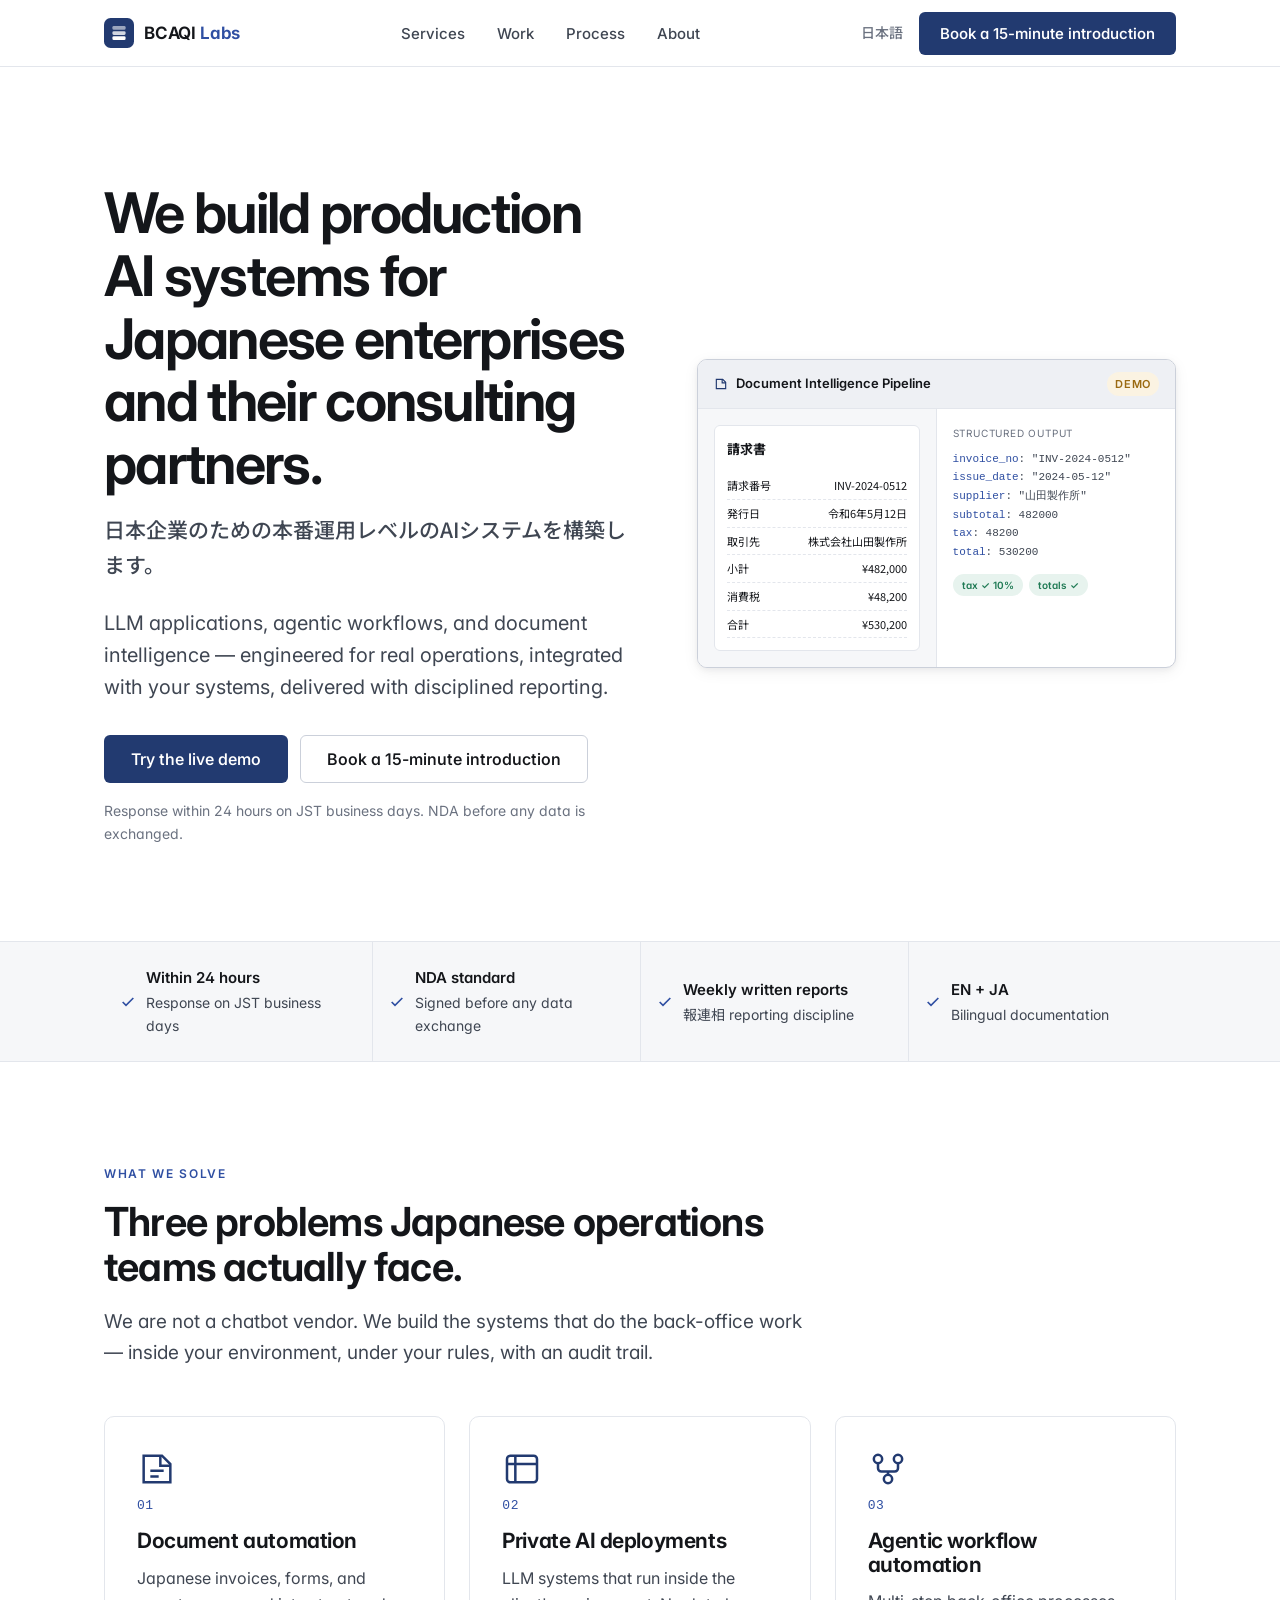
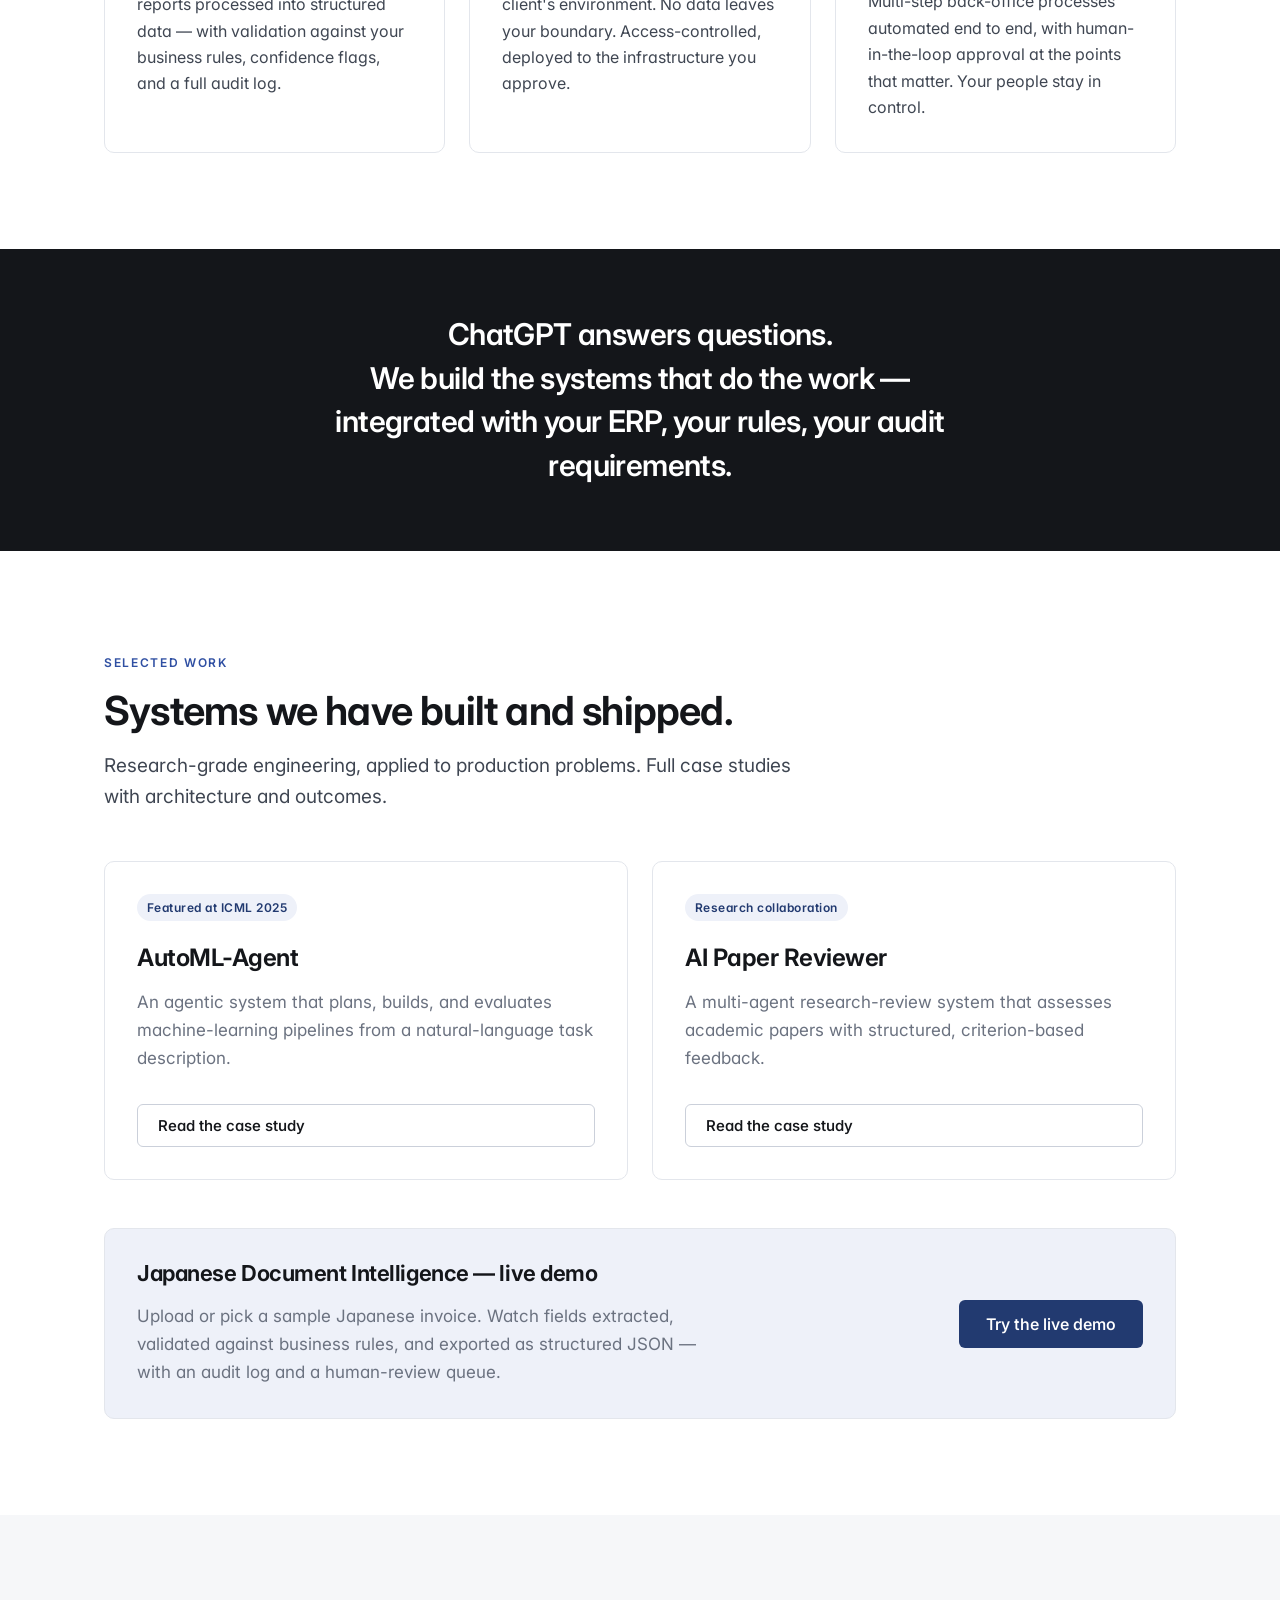
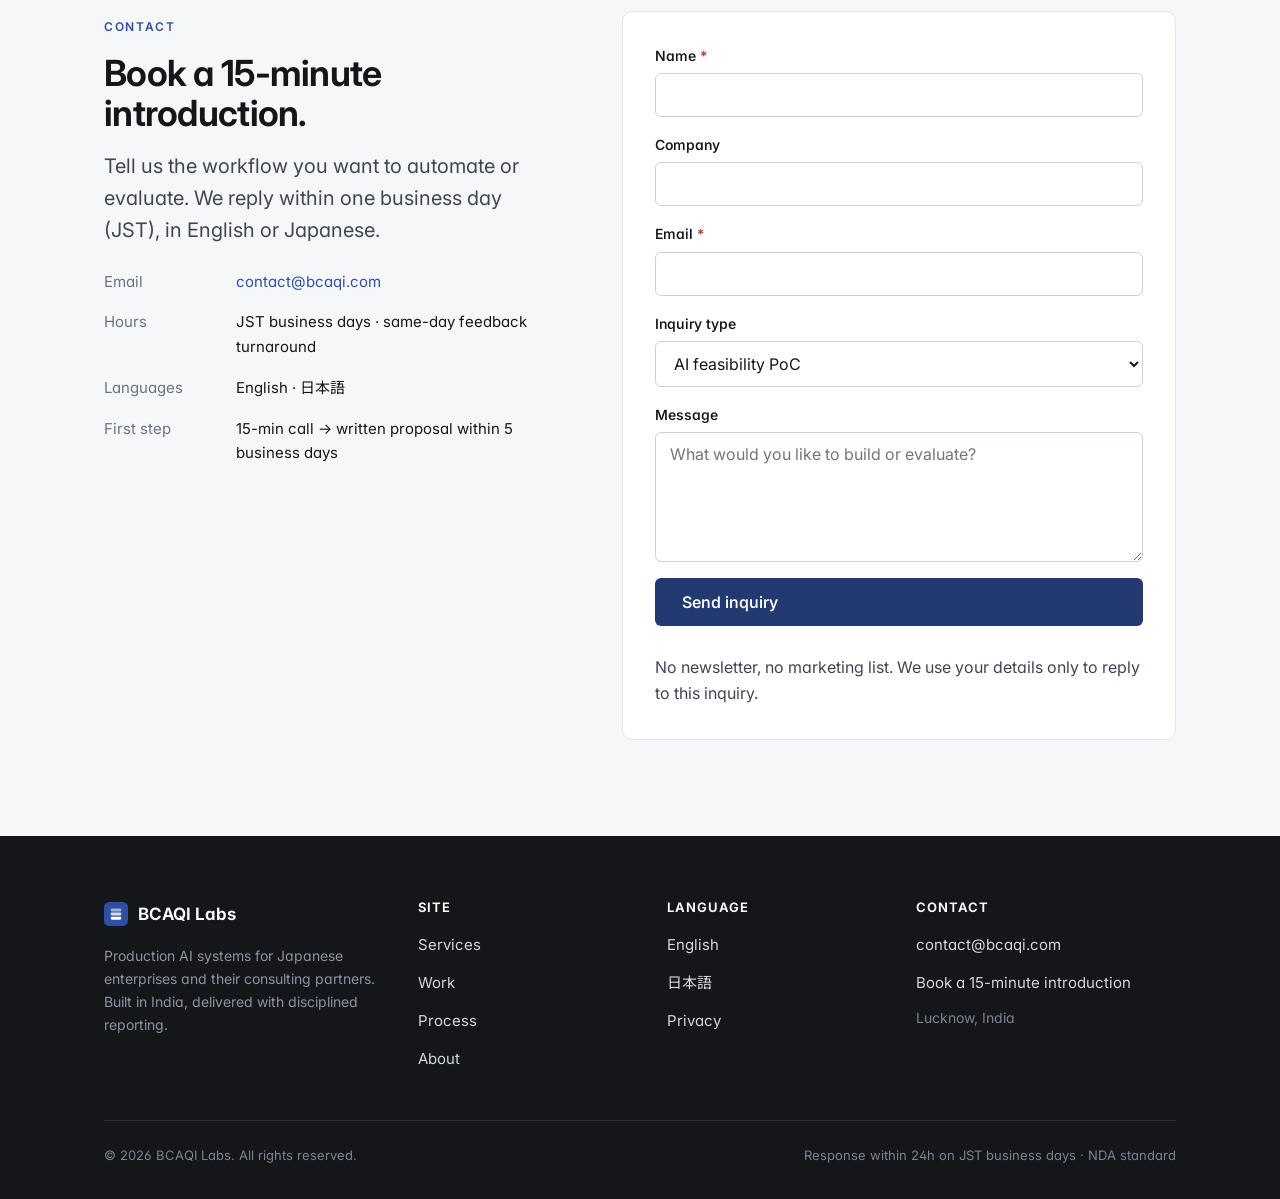
==== commit d4cc4a4b: "QA pass: fix headings, JP fonts, mobile CTA, and fill owner details Review fixes across the rebuilt " ====
--- a/index.html
+++ b/index.html
@@ -54,6 +54,8 @@
     "@context": "https://schema.org",
     "@type": "ProfessionalService",
     "name": "BCAQI Labs",
+    "legalName": "Bharat Centre for AI & Quantum Innovation",
+    "founder": { "@type": "Person", "name": "Syed Mohd Haider Rizvi" },
     "url": "https://bcaqi.com/",
     "email": "contact@bcaqi.com",
     "description": "Production AI systems — LLM applications, agentic workflows, and document intelligence — for Japanese enterprises and their consulting partners.",
@@ -108,7 +110,7 @@
       <div class="container hero-grid">
         <div class="hero-copy reveal">
           <h1>We build production AI systems for Japanese enterprises and their consulting partners.
-            <span class="hero-sub-jp">日本企業のための本番運用レベルのAIシステムを構築します。</span>
+            <span class="hero-sub-jp" lang="ja">日本企業のための本番運用レベルのAIシステムを構築します。</span>
           </h1>
           <p class="lede">LLM applications, agentic workflows, and document intelligence — engineered for real operations,
             integrated with your systems, delivered with disciplined reporting.</p>
--- a/assets/css/main.css
+++ b/assets/css/main.css
@@ -29,7 +29,7 @@
   --flag-err-soft: #fbeceb;
 
   /* Type */
-  --font-sans: "Inter", -apple-system, BlinkMacSystemFont, "Segoe UI", Roboto, Helvetica, Arial, sans-serif;
+  --font-sans: "Inter", -apple-system, BlinkMacSystemFont, "Segoe UI", Roboto, Helvetica, Arial, "Noto Sans JP", sans-serif;
   --font-jp: "Noto Sans JP", "Hiragino Kaku Gothic ProN", "Hiragino Sans", "Yu Gothic", "Meiryo", sans-serif;
   --font-mono: "SFMono-Regular", ui-monospace, "SF Mono", Menlo, Consolas, monospace;
 
@@ -94,7 +94,7 @@
   color: var(--accent-2); margin-bottom: var(--s-4);
 }
 .section-head { max-width: 720px; margin-bottom: var(--s-7); }
-.section-head h2 { font-size: clamp(28px, 4vw, 40px); }
+.section-head h1, .section-head h2 { font-size: clamp(28px, 4vw, 40px); }
 .section-head p { margin-top: var(--s-4); color: var(--ink-2); font-size: 19px; }
 .lede { font-size: 20px; color: var(--ink-2); line-height: 1.6; }
 
@@ -359,8 +359,16 @@
 @media (max-width: 900px) {
   .nav-links, .nav-right .btn { display: none; }
   .nav-toggle { display: inline-flex; }
-  .site-header.open .nav-links { display: flex; position: absolute; top: 66px; left: 0; right: 0; flex-direction: column;
-    align-items: flex-start; gap: var(--s-4); background: #fff; border-bottom: 1px solid var(--rule); padding: var(--s-5); }
+  /* Open mobile menu: stack links + CTA + language in normal flow so all are reachable. */
+  .site-header.open .nav { height: auto; flex-wrap: wrap; padding-bottom: var(--s-4); align-items: center; }
+  .site-header.open .brand { order: 1; }
+  .site-header.open .nav-toggle { order: 2; margin-left: auto; }
+  .site-header.open .nav > nav { order: 3; flex-basis: 100%; }
+  .site-header.open .nav-links { display: flex; flex-direction: column; align-items: flex-start; gap: var(--s-4);
+    padding-top: var(--s-4); margin-top: var(--s-3); border-top: 1px solid var(--rule); }
+  .site-header.open .nav-right { order: 4; flex-basis: 100%; justify-content: flex-start; gap: var(--s-5);
+    align-items: center; }
+  .site-header.open .nav-right .btn { display: inline-flex; }
   .hero-grid, .contact-split, .grid-3, .grid-2, .demo-body, .feature-row, .footer-top { grid-template-columns: 1fr; }
   .demo-samples { border-right: none; border-bottom: 1px solid var(--rule); }
   .feature-row { gap: var(--s-4); }
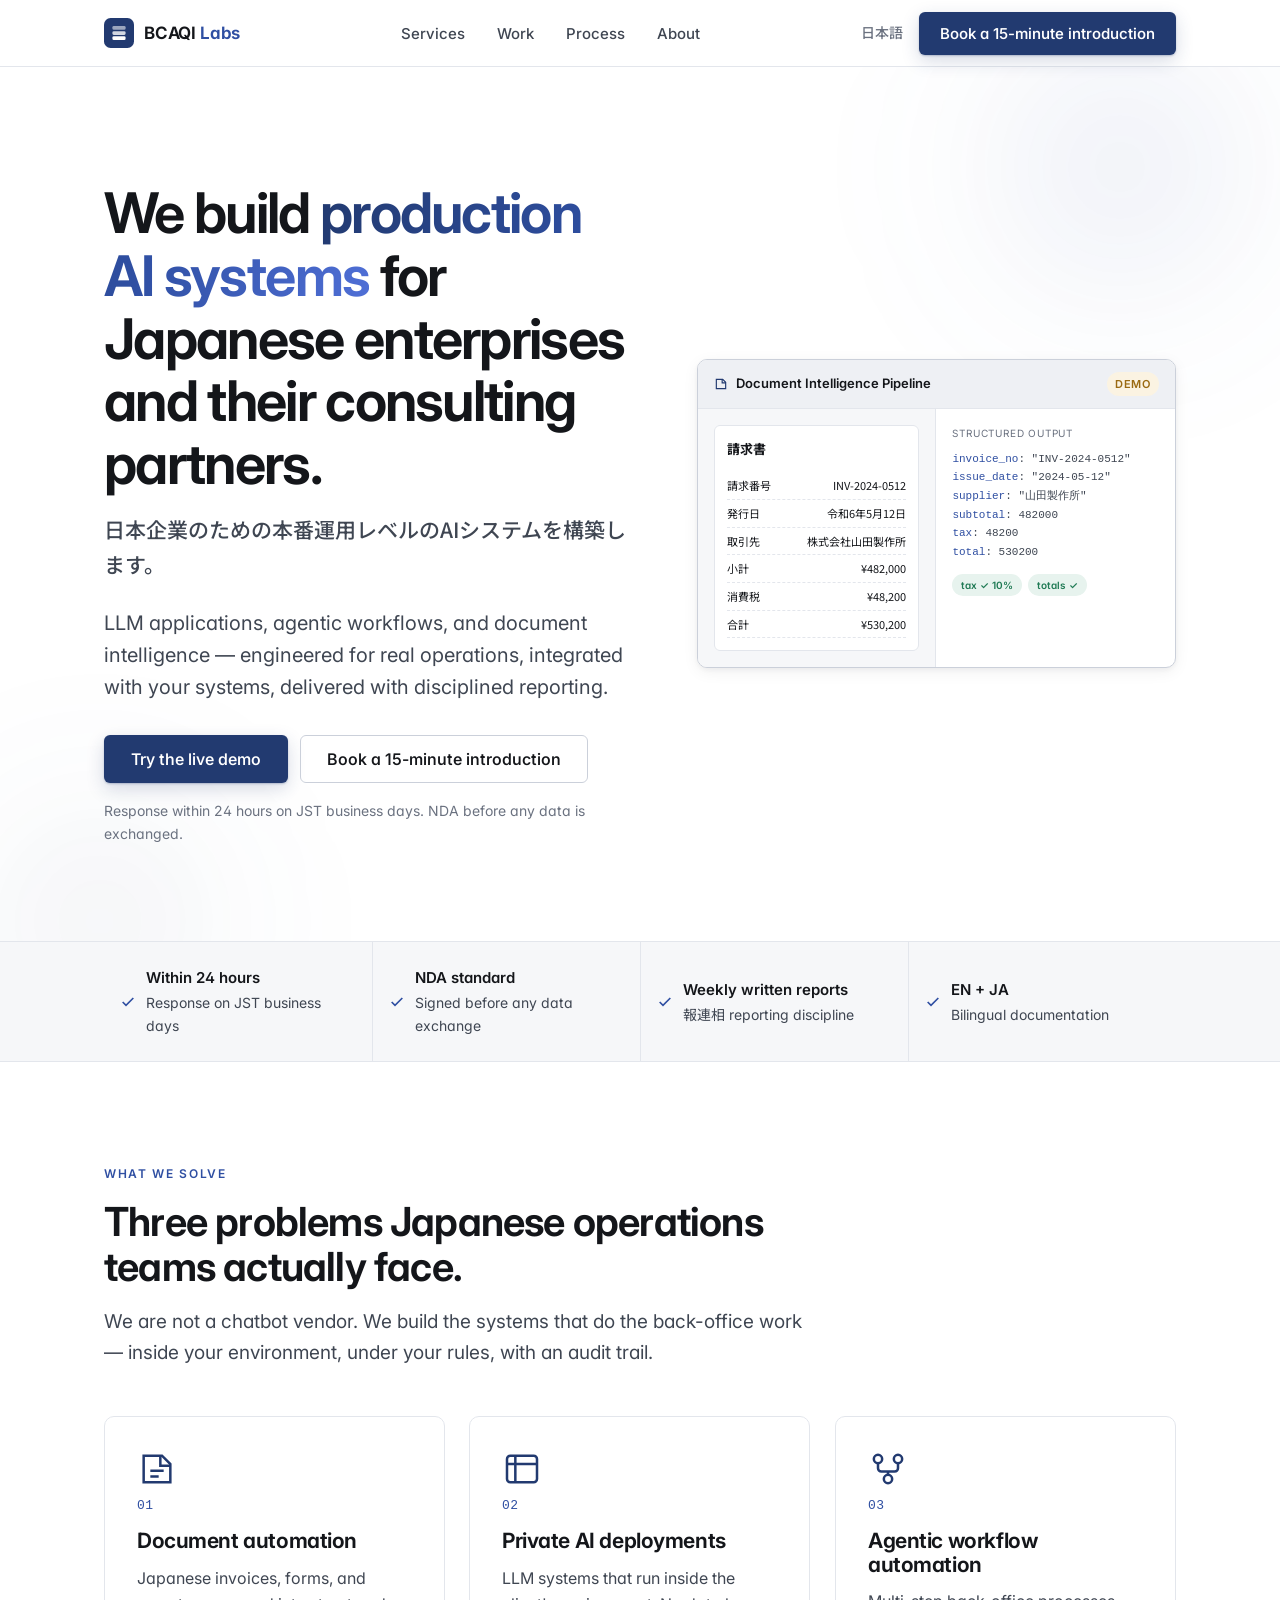
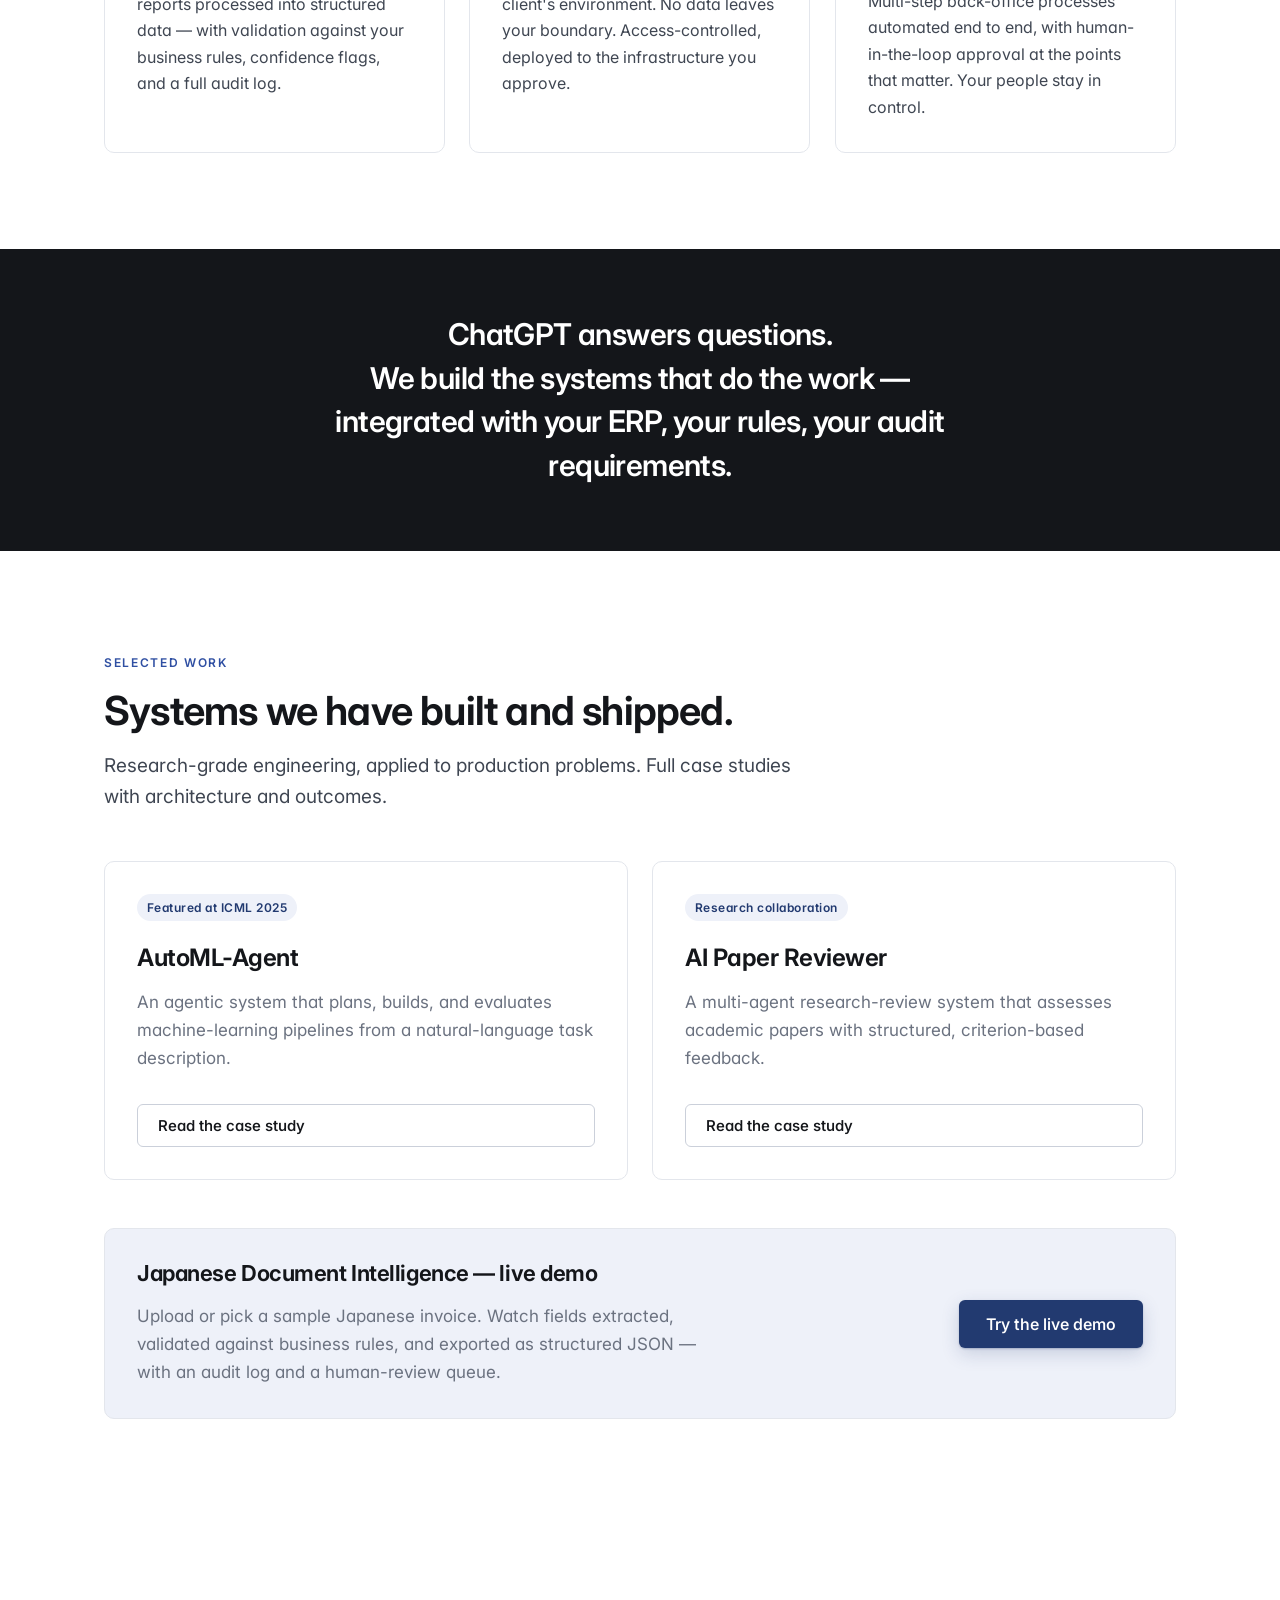
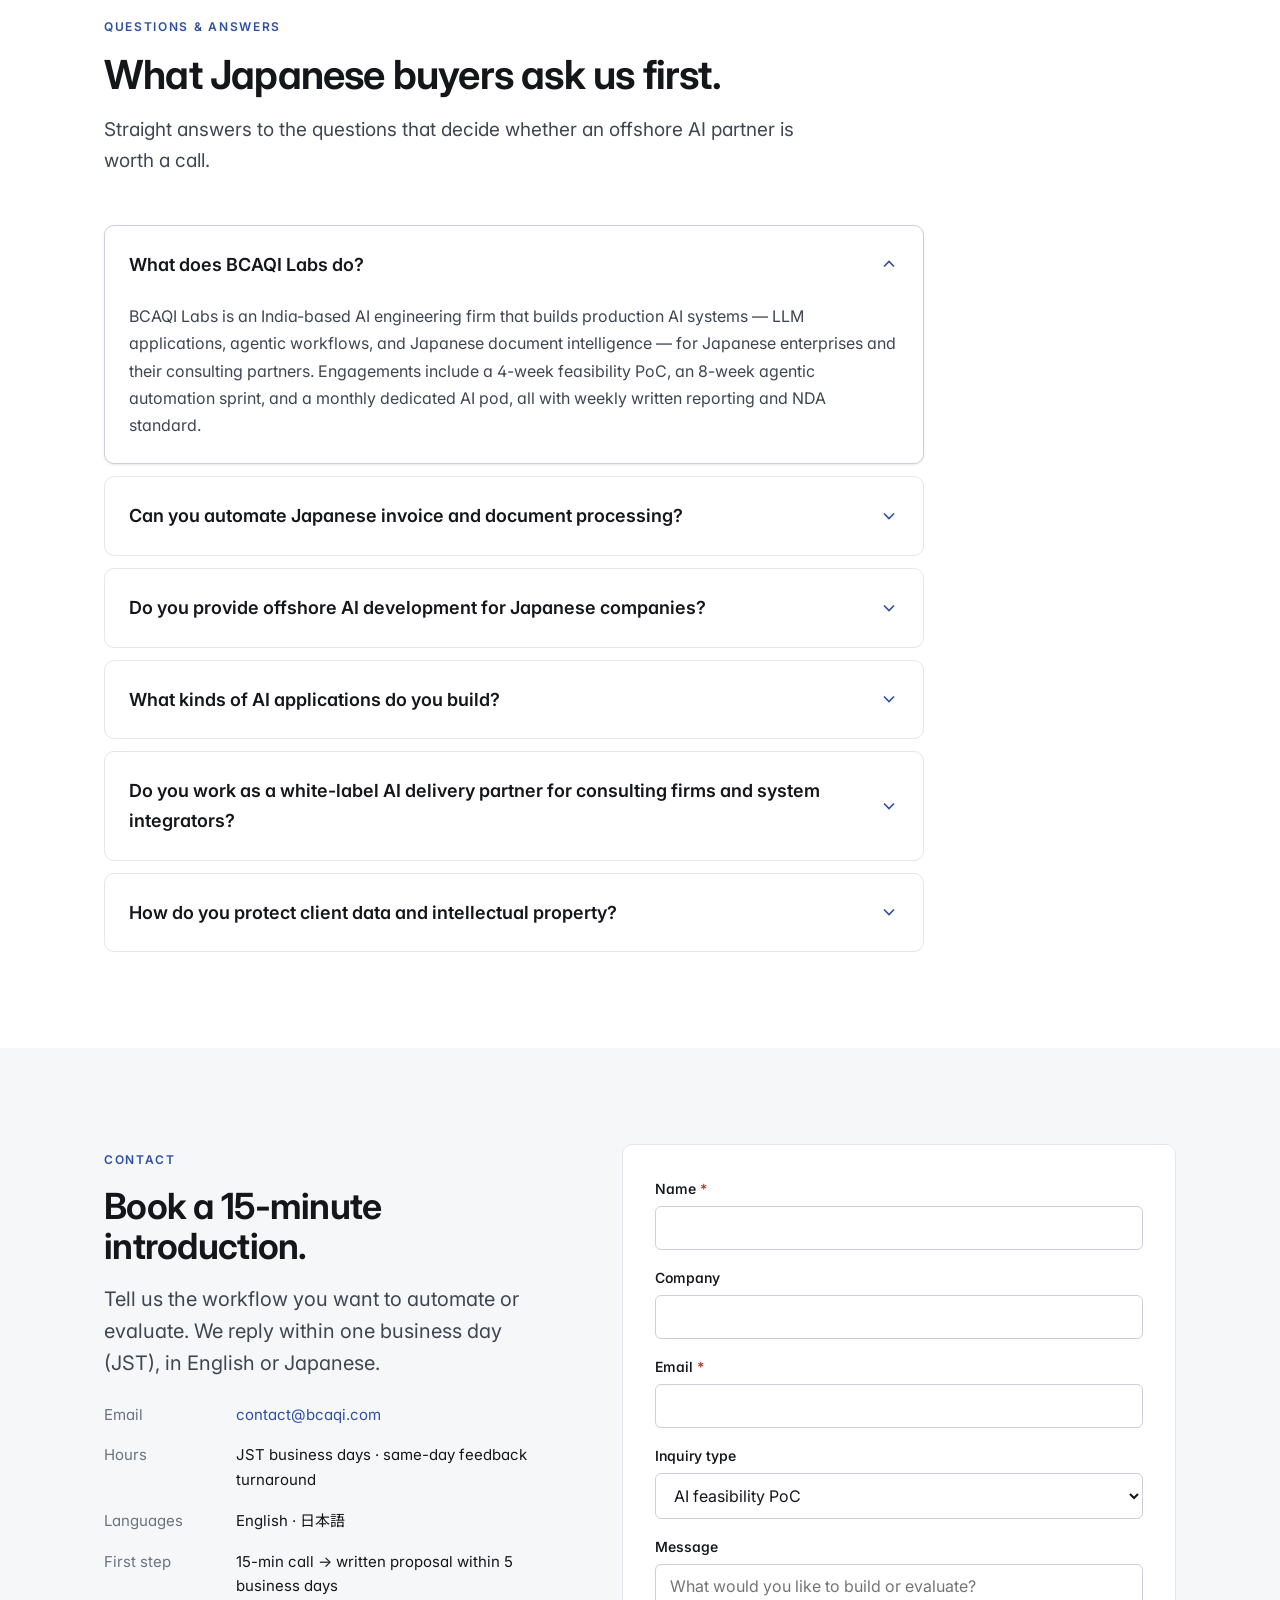
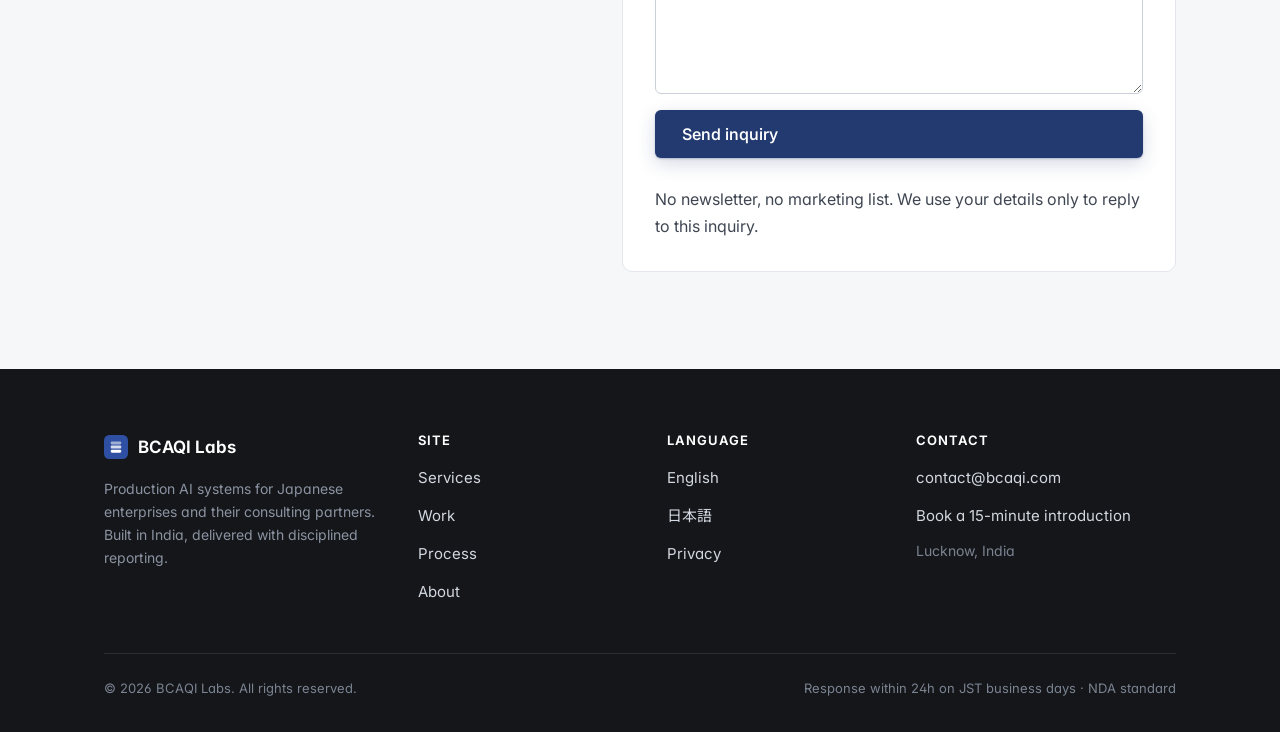
==== commit fd37aab8: "Add premium motion/depth and SEO + AI-search (GEO) layer Visual (premium, fast — transform/opacity o" ====
--- a/index.html
+++ b/index.html
@@ -52,22 +52,85 @@
   <script type="application/ld+json">
   {
     "@context": "https://schema.org",
-    "@type": "ProfessionalService",
-    "name": "BCAQI Labs",
-    "legalName": "Bharat Centre for AI & Quantum Innovation",
-    "founder": { "@type": "Person", "name": "Syed Mohd Haider Rizvi" },
-    "url": "https://bcaqi.com/",
-    "email": "contact@bcaqi.com",
-    "description": "Production AI systems — LLM applications, agentic workflows, and document intelligence — for Japanese enterprises and their consulting partners.",
-    "foundingDate": "2023",
-    "areaServed": "JP",
-    "knowsLanguage": ["en", "ja"],
-    "address": {
-      "@type": "PostalAddress",
-      "addressLocality": "Lucknow",
-      "addressCountry": "IN"
-    },
-    "serviceType": ["AI feasibility PoC", "Agentic automation", "Document intelligence", "Dedicated AI engineering pod"]
+    "@graph": [
+      {
+        "@type": ["ProfessionalService", "Organization"],
+        "@id": "https://bcaqi.com/#org",
+        "name": "BCAQI Labs",
+        "legalName": "Bharat Centre for AI & Quantum Innovation",
+        "url": "https://bcaqi.com/",
+        "logo": "https://bcaqi.com/assets/img/og-default.png",
+        "image": "https://bcaqi.com/assets/img/og-default.png",
+        "email": "contact@bcaqi.com",
+        "slogan": "Production AI systems for the Japanese market",
+        "description": "BCAQI Labs is an India-based AI engineering firm that builds production AI systems — LLM applications, agentic workflows, and Japanese document intelligence — for Japanese enterprises and their consulting partners. Offshore AI development with weekly written reporting, NDA standard, and bilingual (English/Japanese) delivery.",
+        "foundingDate": "2023",
+        "founder": { "@type": "Person", "name": "Syed Mohd Haider Rizvi", "jobTitle": "Founder & Lead Architect" },
+        "areaServed": [{ "@type": "Country", "name": "Japan" }, { "@type": "Country", "name": "India" }],
+        "knowsLanguage": ["en", "ja"],
+        "knowsAbout": [
+          "Japanese document intelligence", "Japanese invoice OCR automation", "請求書 自動化",
+          "offshore AI development for Japan", "LLM application development", "agentic workflow automation",
+          "retrieval-augmented generation", "private LLM deployment", "white-label AI delivery",
+          "human-in-the-loop automation", "document processing automation"
+        ],
+        "address": { "@type": "PostalAddress", "addressLocality": "Lucknow", "addressRegion": "Uttar Pradesh", "addressCountry": "IN" },
+        "contactPoint": { "@type": "ContactPoint", "email": "contact@bcaqi.com", "contactType": "sales", "availableLanguage": ["English", "Japanese"] },
+        "serviceType": ["AI feasibility PoC", "Agentic automation sprint", "Document intelligence", "Dedicated AI engineering pod", "White-label AI delivery"]
+      },
+      {
+        "@type": "WebSite",
+        "@id": "https://bcaqi.com/#website",
+        "url": "https://bcaqi.com/",
+        "name": "BCAQI Labs",
+        "publisher": { "@id": "https://bcaqi.com/#org" },
+        "inLanguage": ["en", "ja"]
+      },
+      {
+        "@type": "Service",
+        "name": "Japanese Document Intelligence Pipeline",
+        "provider": { "@id": "https://bcaqi.com/#org" },
+        "areaServed": { "@type": "Country", "name": "Japan" },
+        "serviceType": "Document processing automation",
+        "description": "Automated extraction, validation, and structuring of Japanese invoices, quotations, delivery notes, and forms — with 和暦 date normalization, consumption-tax validation, confidence flags, audit logs, and a human-review queue."
+      },
+      {
+        "@type": "FAQPage",
+        "@id": "https://bcaqi.com/#faq",
+        "mainEntity": [
+          {
+            "@type": "Question",
+            "name": "What does BCAQI Labs do?",
+            "acceptedAnswer": { "@type": "Answer", "text": "BCAQI Labs is an India-based AI engineering firm that builds production AI systems — LLM applications, agentic workflows, and Japanese document intelligence — for Japanese enterprises and their consulting partners. Engagements include a 4-week feasibility PoC, an 8-week agentic automation sprint, and a monthly dedicated AI pod, all with weekly written reporting and NDA standard." }
+          },
+          {
+            "@type": "Question",
+            "name": "Can you automate Japanese invoice and document processing?",
+            "acceptedAnswer": { "@type": "Answer", "text": "Yes. Our Japanese document intelligence pipeline extracts fields from invoices (請求書), quotations, delivery notes, and forms, normalizes Japanese 和暦 dates to ISO, validates against business rules such as the 10% consumption tax, outputs structured JSON and CSV, and routes low-confidence or rule-failing fields to a human-review queue with a full audit log. A live demo is available on the site." }
+          },
+          {
+            "@type": "Question",
+            "name": "Do you provide offshore AI development for Japanese companies?",
+            "acceptedAnswer": { "@type": "Answer", "text": "Yes. We are an India-based offshore AI development partner for Japanese enterprises. India (IST) is only 3.5 hours behind Japan (JST), so our morning overlaps your afternoon for same-day feedback. We follow the 報連相 (hō-ren-sō) reporting discipline with weekly written progress reports, respond within 24 hours on JST business days, and work in English and Japanese." }
+          },
+          {
+            "@type": "Question",
+            "name": "What kinds of AI applications do you build?",
+            "acceptedAnswer": { "@type": "Answer", "text": "We build LLM applications, retrieval-augmented generation (RAG) systems, agentic workflow automation with human-in-the-loop controls, and private LLM deployments that run inside the client's own environment so no data leaves their boundary." }
+          },
+          {
+            "@type": "Question",
+            "name": "Do you work as a white-label AI delivery partner for consulting firms and system integrators?",
+            "acceptedAnswer": { "@type": "Answer", "text": "Yes. Our Dedicated AI Pod provides 2–3 engineers plus a lead architect as white-label delivery capacity for Japan-side consulting firms and system integrators. We deliver under your brand and never contact your client directly — the client relationship stays yours." }
+          },
+          {
+            "@type": "Question",
+            "name": "How do you protect client data and intellectual property?",
+            "acceptedAnswer": { "@type": "Answer", "text": "An NDA is signed before any data is exchanged. Client data is processed only in environments you approve, in access-controlled repositories, and is deleted on project close, confirmed in writing. All work-product IP transfers to the client on payment." }
+          }
+        ]
+      }
+    ]
   }
   </script>
 </head>
@@ -109,7 +172,8 @@
     <section class="hero">
       <div class="container hero-grid">
         <div class="hero-copy reveal">
-          <h1>We build production AI systems for Japanese enterprises and their consulting partners.
+          <h1>We build <span class="grad">production AI systems</span> for Japanese enterprises and their consulting
+            partners.
             <span class="hero-sub-jp" lang="ja">日本企業のための本番運用レベルのAIシステムを構築します。</span>
           </h1>
           <p class="lede">LLM applications, agentic workflows, and document intelligence — engineered for real operations,
@@ -280,6 +344,83 @@
       </div>
     </section>
 
+    <!-- FAQ (visible content mirrors FAQPage schema for AI/Google answer extraction) -->
+    <section class="section" id="faq" aria-labelledby="faq-h">
+      <div class="container">
+        <div class="section-head reveal">
+          <span class="eyebrow">Questions &amp; answers</span>
+          <h2 id="faq-h">What Japanese buyers ask us first.</h2>
+          <p>Straight answers to the questions that decide whether an offshore AI partner is worth a call.</p>
+        </div>
+        <div class="faq reveal">
+          <details open>
+            <summary>What does BCAQI Labs do?
+              <svg class="chev" viewBox="0 0 24 24" fill="none" stroke="currentColor" stroke-width="2" aria-hidden="true"><path d="M6 9l6 6 6-6"/></svg>
+            </summary>
+            <div class="faq-body">
+              <p>BCAQI Labs is an India-based AI engineering firm that builds production AI systems — LLM applications,
+                agentic workflows, and Japanese document intelligence — for Japanese enterprises and their consulting
+                partners. Engagements include a 4-week feasibility PoC, an 8-week agentic automation sprint, and a
+                monthly dedicated AI pod, all with weekly written reporting and NDA standard.</p>
+            </div>
+          </details>
+          <details>
+            <summary>Can you automate Japanese invoice and document processing?
+              <svg class="chev" viewBox="0 0 24 24" fill="none" stroke="currentColor" stroke-width="2" aria-hidden="true"><path d="M6 9l6 6 6-6"/></svg>
+            </summary>
+            <div class="faq-body">
+              <p>Yes. Our Japanese document intelligence pipeline extracts fields from invoices (請求書), quotations,
+                delivery notes, and forms, normalizes Japanese 和暦 dates to ISO, validates against business rules such
+                as the 10% consumption tax, outputs structured JSON and CSV, and routes low-confidence or rule-failing
+                fields to a human-review queue with a full audit log. <a class="link-underline" href="/work/#demo">Try
+                  the live demo</a>.</p>
+            </div>
+          </details>
+          <details>
+            <summary>Do you provide offshore AI development for Japanese companies?
+              <svg class="chev" viewBox="0 0 24 24" fill="none" stroke="currentColor" stroke-width="2" aria-hidden="true"><path d="M6 9l6 6 6-6"/></svg>
+            </summary>
+            <div class="faq-body">
+              <p>Yes. We are an India-based offshore AI development partner for Japanese enterprises. India (IST) is only
+                3.5 hours behind Japan (JST), so our morning overlaps your afternoon for same-day feedback. We follow the
+                報連相 (hō-ren-sō) reporting discipline with weekly written progress reports, respond within 24 hours on
+                JST business days, and work in English and Japanese.</p>
+            </div>
+          </details>
+          <details>
+            <summary>What kinds of AI applications do you build?
+              <svg class="chev" viewBox="0 0 24 24" fill="none" stroke="currentColor" stroke-width="2" aria-hidden="true"><path d="M6 9l6 6 6-6"/></svg>
+            </summary>
+            <div class="faq-body">
+              <p>We build LLM applications, retrieval-augmented generation (RAG) systems, agentic workflow automation
+                with human-in-the-loop controls, and private LLM deployments that run inside the client's own
+                environment so no data leaves their boundary.</p>
+            </div>
+          </details>
+          <details>
+            <summary>Do you work as a white-label AI delivery partner for consulting firms and system integrators?
+              <svg class="chev" viewBox="0 0 24 24" fill="none" stroke="currentColor" stroke-width="2" aria-hidden="true"><path d="M6 9l6 6 6-6"/></svg>
+            </summary>
+            <div class="faq-body">
+              <p>Yes. Our Dedicated AI Pod provides 2–3 engineers plus a lead architect as white-label delivery capacity
+                for Japan-side consulting firms and system integrators. We deliver under your brand and never contact
+                your client directly — the client relationship stays yours.</p>
+            </div>
+          </details>
+          <details>
+            <summary>How do you protect client data and intellectual property?
+              <svg class="chev" viewBox="0 0 24 24" fill="none" stroke="currentColor" stroke-width="2" aria-hidden="true"><path d="M6 9l6 6 6-6"/></svg>
+            </summary>
+            <div class="faq-body">
+              <p>An NDA is signed before any data is exchanged. Client data is processed only in environments you
+                approve, in access-controlled repositories, and is deleted on project close, confirmed in writing. All
+                work-product IP transfers to the client on payment.</p>
+            </div>
+          </details>
+        </div>
+      </div>
+    </section>
+
     <!-- CONTACT -->
     <section class="section section--fill" id="contact">
       <div class="container">
--- a/assets/css/main.css
+++ b/assets/css/main.css
@@ -388,3 +388,116 @@
   .spec-table th { width: 40%; }
   .container { padding-inline: var(--s-4); }
 }
+
+/* =============================================================
+   PREMIUM MOTION & DEPTH  (fast, GPU-friendly, reduced-motion safe)
+   Transform/opacity only — no layout thrash, no WebGL.
+   ============================================================= */
+
+/* Scroll progress bar (injected by JS) */
+.scroll-progress {
+  position: fixed; top: 0; left: 0; height: 2px; width: 0;
+  background: linear-gradient(90deg, var(--accent), var(--accent-2));
+  z-index: 200; transition: width .1s linear; will-change: width;
+}
+
+/* Header: elevate on scroll */
+.site-header { transition: box-shadow .25s var(--ease), background .25s var(--ease), border-color .25s var(--ease); }
+.site-header.scrolled { box-shadow: 0 1px 0 rgba(20,22,26,.04), 0 8px 30px rgba(20,22,26,.06); background: rgba(255,255,255,.9); }
+
+/* Hero depth — soft drifting aurora glows behind content (very subtle) */
+.hero { position: relative; isolation: isolate; }
+.hero::before, .hero::after {
+  content: ""; position: absolute; z-index: -1; border-radius: 50%;
+  filter: blur(70px); opacity: .55; pointer-events: none; will-change: transform;
+}
+.hero::before {
+  width: 560px; height: 560px; top: -180px; right: -120px;
+  background: radial-gradient(closest-side, rgba(47,79,162,.18), rgba(47,79,162,0) 70%);
+  animation: drift1 22s var(--ease) infinite alternate;
+}
+.hero::after {
+  width: 480px; height: 480px; bottom: -220px; left: -140px;
+  background: radial-gradient(closest-side, rgba(34,58,112,.14), rgba(34,58,112,0) 70%);
+  animation: drift2 26s var(--ease) infinite alternate;
+}
+@keyframes drift1 { from { transform: translate3d(0,0,0) scale(1); } to { transform: translate3d(-60px,40px,0) scale(1.12); } }
+@keyframes drift2 { from { transform: translate3d(0,0,0) scale(1); } to { transform: translate3d(50px,-30px,0) scale(1.1); } }
+
+/* Faint engineered grid texture over the hero */
+.hero::before, .hero::after { mix-blend-mode: multiply; }
+.hero-grid { position: relative; z-index: 1; }
+
+/* Gradient accent text (used sparingly on hero) */
+.grad {
+  background: linear-gradient(100deg, var(--accent) 0%, var(--accent-2) 55%, #4f6fd6 100%);
+  -webkit-background-clip: text; background-clip: text; color: transparent;
+}
+
+/* Interactive tilt on the hero demo card */
+.hero-demo { perspective: 1200px; }
+.hero-demo .demo-wrap {
+  transform: rotateX(var(--ry,0deg)) rotateY(var(--rx,0deg)) translateZ(0);
+  transition: transform .3s var(--ease), box-shadow .3s var(--ease);
+  transform-style: preserve-3d; will-change: transform;
+}
+.hero-demo.tilting .demo-wrap { transition: transform .05s linear; box-shadow: 0 30px 70px rgba(20,22,26,.16); }
+
+/* Buttons: subtle depth + press */
+.btn-primary { box-shadow: 0 1px 2px rgba(34,58,112,.28), 0 6px 18px rgba(34,58,112,.18); }
+.btn-primary:hover { transform: translateY(-1px); box-shadow: 0 2px 4px rgba(34,58,112,.3), 0 12px 26px rgba(34,58,112,.24); }
+.btn:active { transform: translateY(0) scale(.99); }
+.btn-lg { position: relative; overflow: hidden; }
+
+/* Cards lift a touch more, with a hairline top highlight */
+.card { will-change: transform; }
+.card:hover { transform: translateY(-3px); }
+
+/* Case & offer cards: animated accent bar on hover */
+.case, .offer { position: relative; }
+.case::after, .card.offer::after {
+  content: ""; position: absolute; left: 0; top: 0; height: 3px; width: 0;
+  background: linear-gradient(90deg, var(--accent), var(--accent-2));
+  border-radius: var(--radius) var(--radius) 0 0; transition: width .35s var(--ease);
+}
+.case:hover::after, .card.offer:hover::after { width: 100%; }
+
+/* Reveal system — richer, with directional + stagger (delay set inline by JS) */
+.reveal { opacity: 0; transform: translateY(22px); transition: opacity .7s var(--ease), transform .7s var(--ease); }
+.reveal.in { opacity: 1; transform: none; }
+.reveal-scale { transform: translateY(22px) scale(.98); }
+
+/* Animated underline for text links in prose */
+.link-underline { position: relative; }
+.link-underline::after { content: ""; position: absolute; left: 0; bottom: -2px; height: 1px; width: 100%;
+  background: currentColor; transform: scaleX(0); transform-origin: left; transition: transform .3s var(--ease); }
+.link-underline:hover::after { transform: scaleX(1); }
+
+/* Demo pipeline step: animated connector */
+.demo-steps { position: relative; }
+
+/* FAQ (accordion) */
+.faq { display: grid; gap: var(--s-3); max-width: 820px; }
+.faq details {
+  border: 1px solid var(--rule); border-radius: var(--radius); background: var(--ground);
+  transition: border-color .2s var(--ease), box-shadow .2s var(--ease);
+}
+.faq details[open] { border-color: var(--rule-strong); box-shadow: var(--shadow-sm); }
+.faq summary {
+  list-style: none; cursor: pointer; padding: var(--s-5); font-weight: 600; font-size: 18px;
+  display: flex; justify-content: space-between; align-items: center; gap: var(--s-4);
+}
+.faq summary::-webkit-details-marker { display: none; }
+.faq summary .chev { flex: none; width: 20px; height: 20px; color: var(--accent-2); transition: transform .25s var(--ease); }
+.faq details[open] summary .chev { transform: rotate(180deg); }
+.faq .faq-body { padding: 0 var(--s-5) var(--s-5); color: var(--ink-2); font-size: 16px; line-height: 1.7; }
+.faq .faq-body :lang(ja), .faq .faq-body .jp { font-family: var(--font-jp); }
+
+/* Marquee-free logo/《credential》 row could go here if needed later */
+
+@media (prefers-reduced-motion: reduce) {
+  .hero::before, .hero::after { animation: none; }
+  .scroll-progress { display: none; }
+  .hero-demo .demo-wrap { transform: none !important; }
+  .btn-primary:hover, .card:hover { transform: none; }
+}
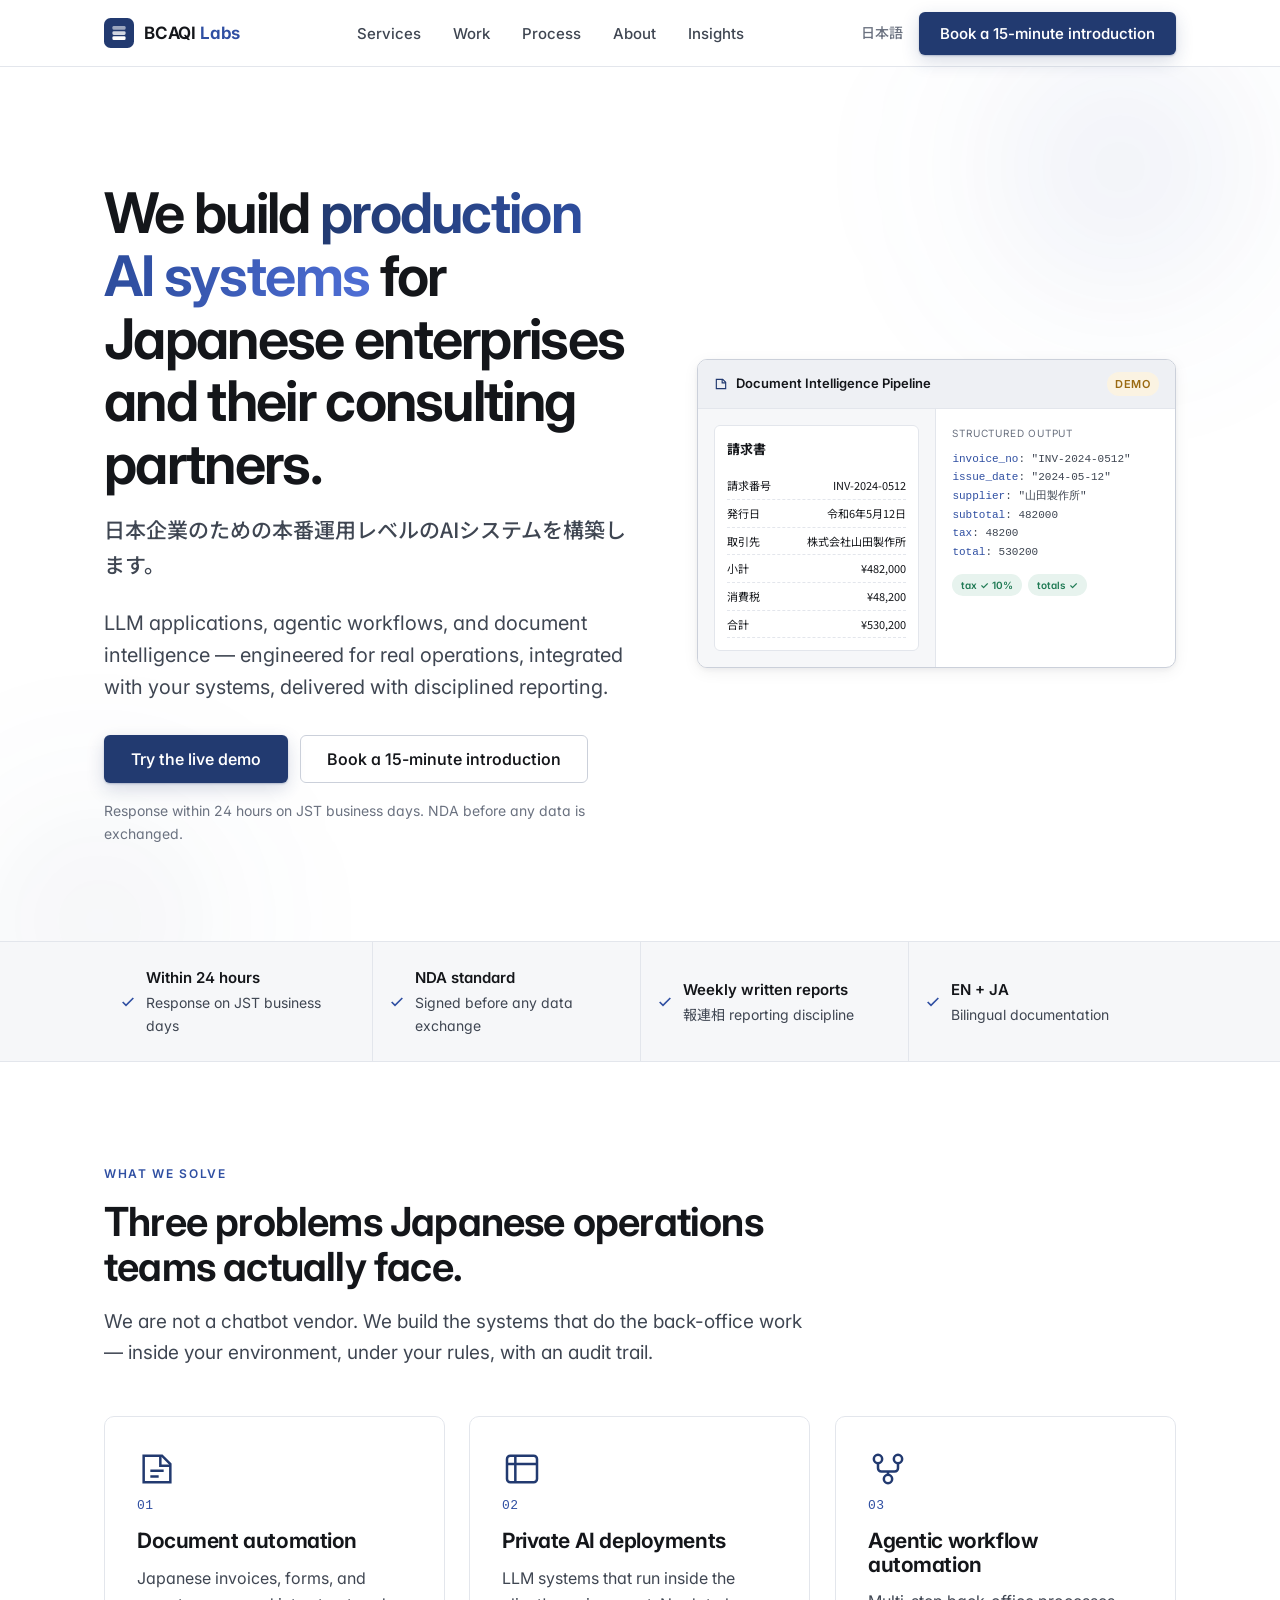
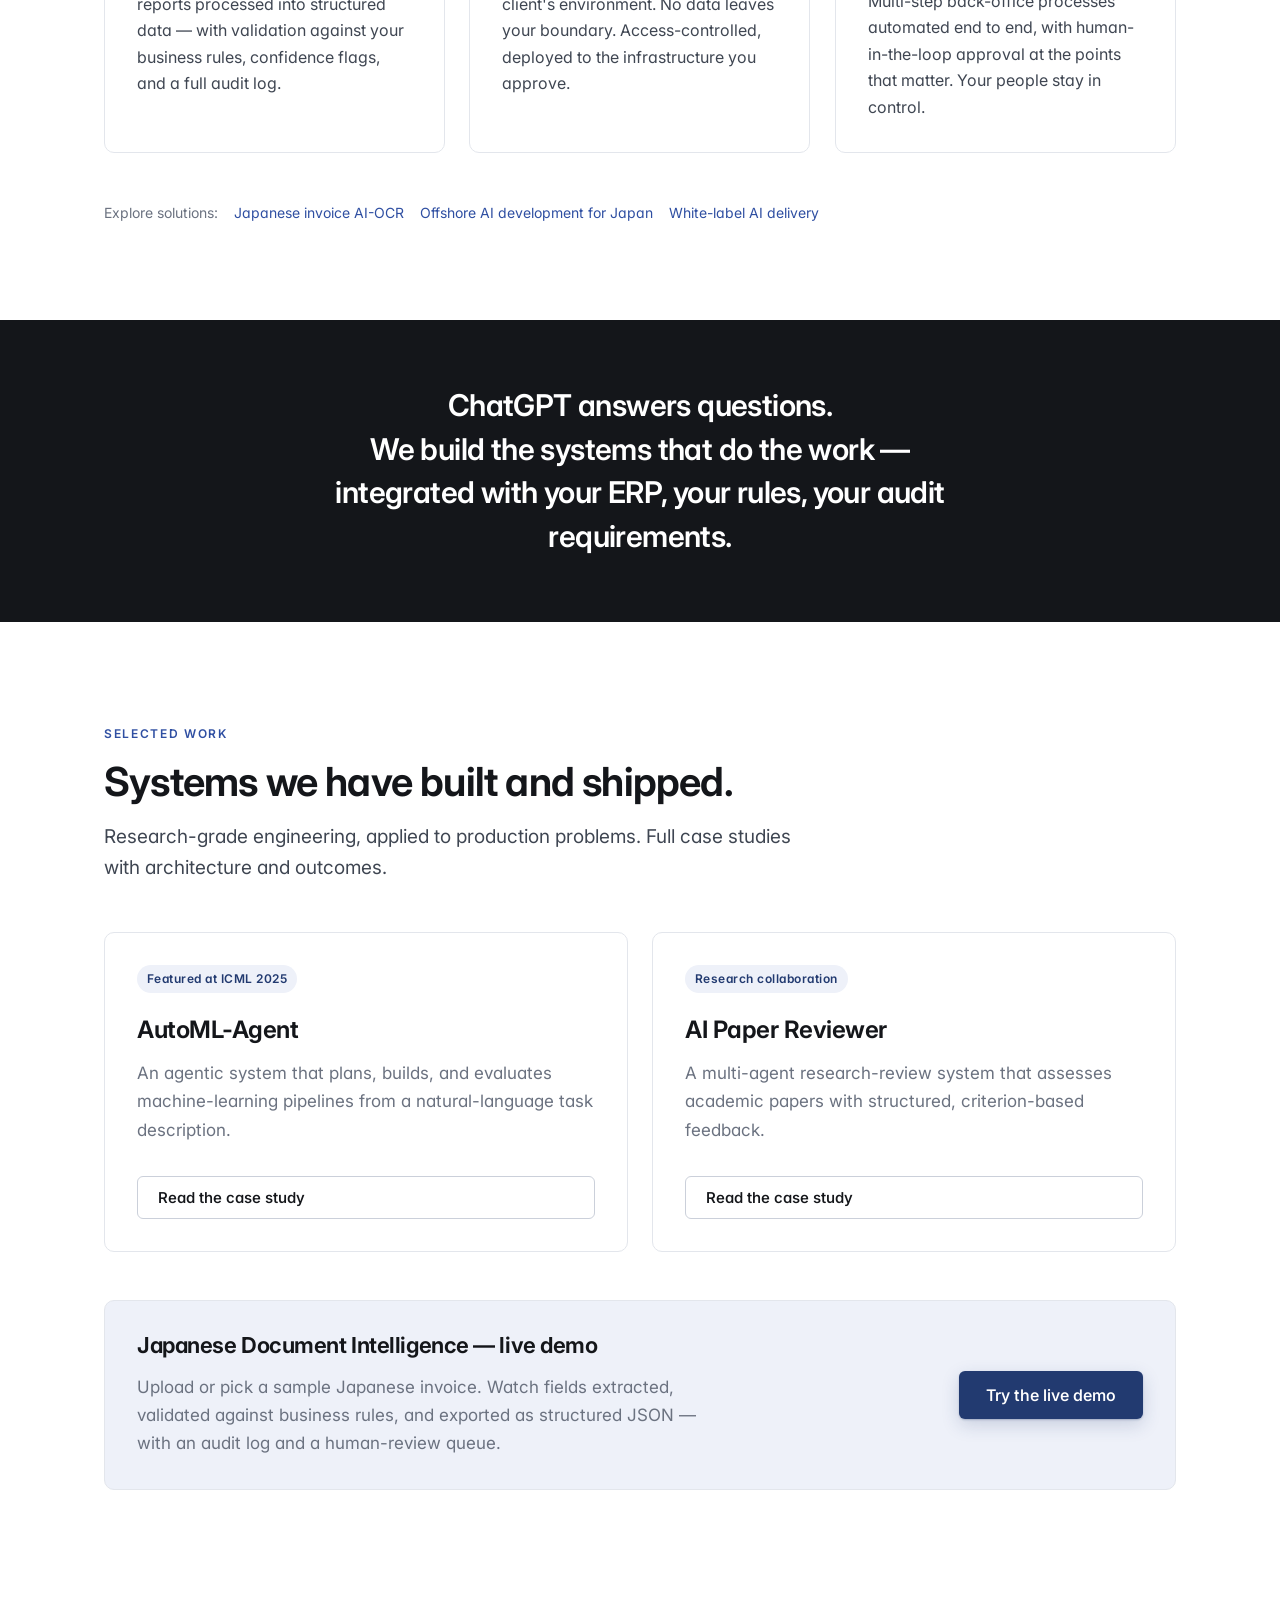
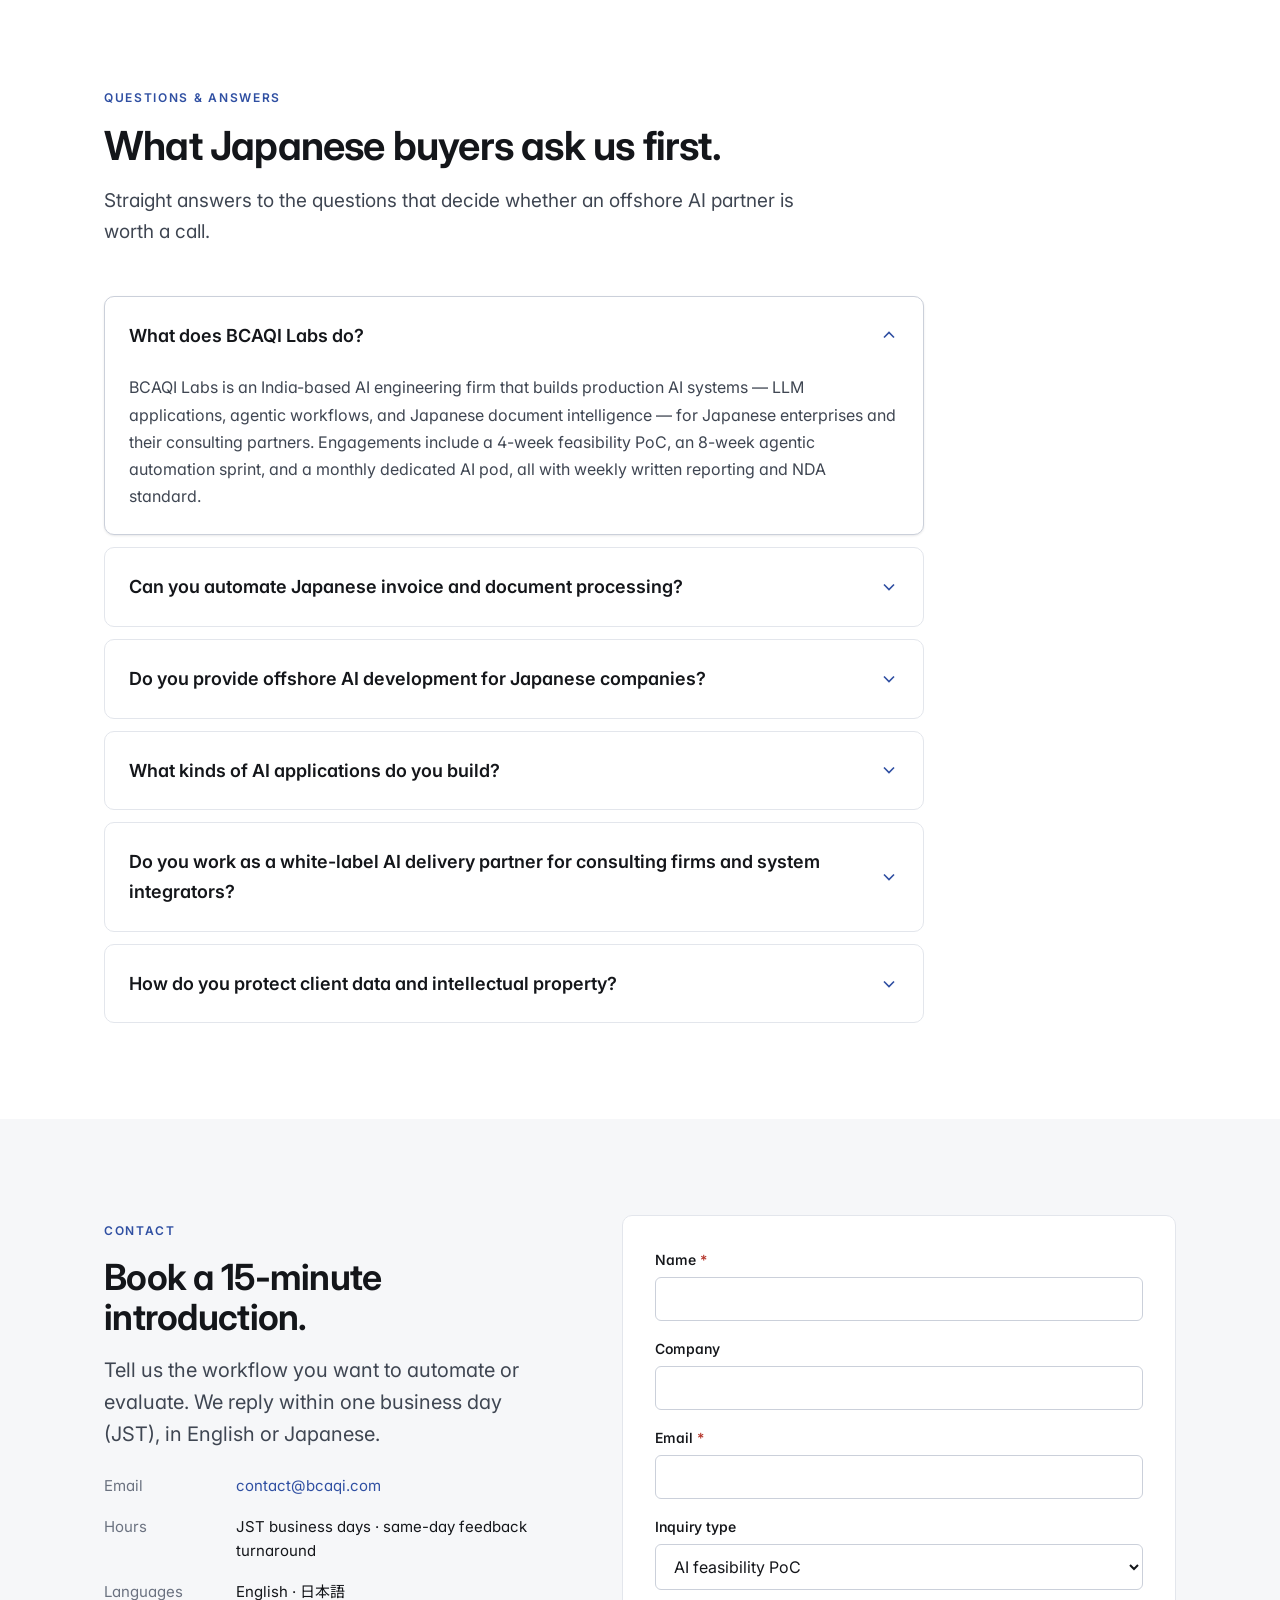
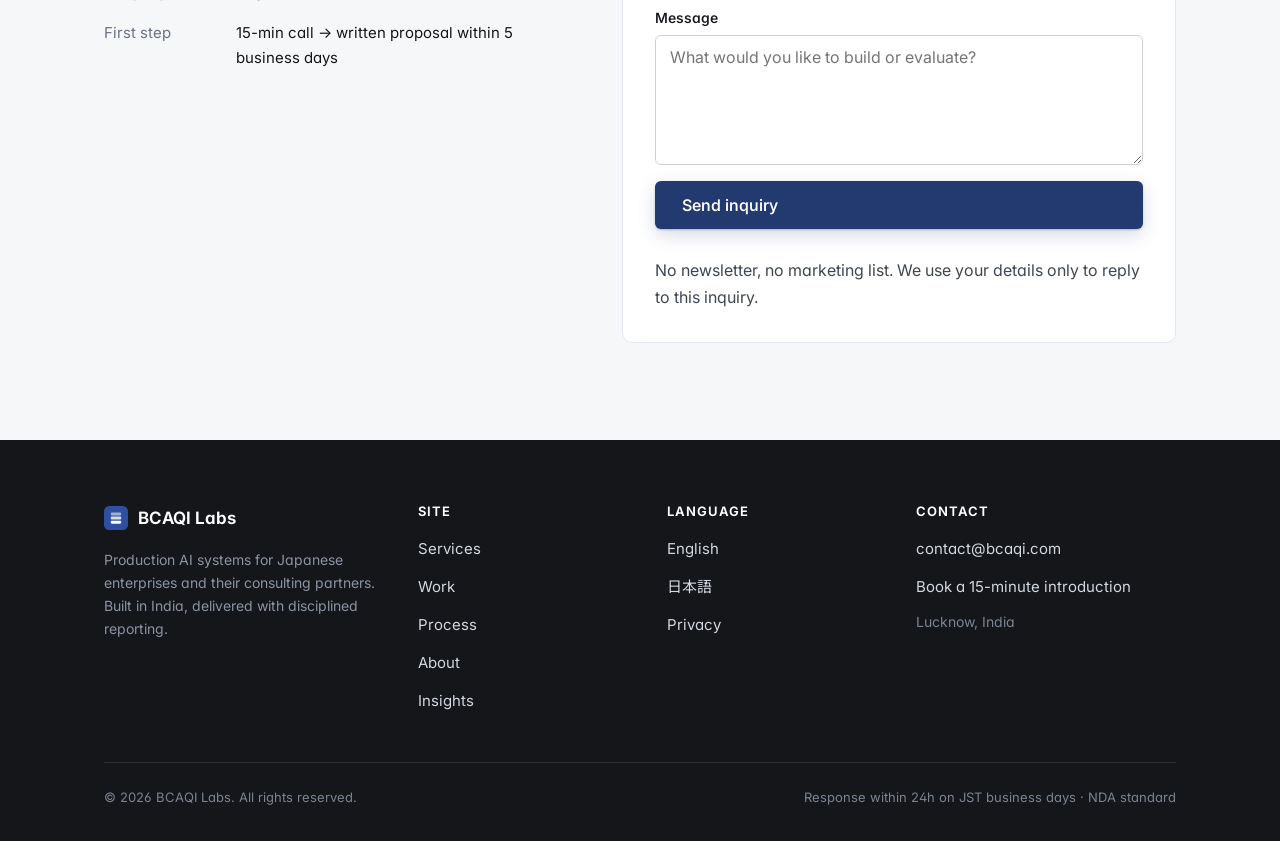
==== commit 6894122f: "Add solution pages, technical Insights articles & entity/SEO hardening Responds to the SEO audit: th" ====
--- a/index.html
+++ b/index.html
@@ -35,6 +35,11 @@
     content="LLM applications, agentic workflows, and document intelligence for Japanese enterprises.">
   <meta name="twitter:image" content="https://bcaqi.com/assets/img/og-default.png">
 
+  <!-- Search-console verification — paste the codes from Google Search Console and
+       Bing Webmaster Tools, then uncomment. See docs/offsite-checklist.md. -->
+  <!-- <meta name="google-site-verification" content="PASTE_GOOGLE_CODE_HERE"> -->
+  <!-- <meta name="msvalidate.01" content="PASTE_BING_CODE_HERE"> -->
+
   <!-- Favicon -->
   <link rel="icon" href="/favicon.svg" type="image/svg+xml">
   <meta name="theme-color" content="#223a70">
@@ -58,6 +63,10 @@
         "@id": "https://bcaqi.com/#org",
         "name": "BCAQI Labs",
         "legalName": "Bharat Centre for AI & Quantum Innovation",
+        "alternateName": ["BCAQI", "BCAQI Labs", "Bharat Centre for AI & Quantum Innovation"],
+        "sameAs": [
+          "https://github.com/haider1998"
+        ],
         "url": "https://bcaqi.com/",
         "logo": "https://bcaqi.com/assets/img/og-default.png",
         "image": "https://bcaqi.com/assets/img/og-default.png",
@@ -156,6 +165,7 @@
           <li><a href="/work/">Work</a></li>
           <li><a href="/process/">Process</a></li>
           <li><a href="/about/">About</a></li>
+          <li><a href="/insights/">Insights</a></li>
         </ul>
       </nav>
       <div class="nav-right">
@@ -294,6 +304,13 @@
               that matter. Your people stay in control.</p>
           </article>
         </div>
+        <p class="reveal mt-7 small" style="display:flex;gap:var(--s-4);flex-wrap:wrap;align-items:center">
+          <span class="text-muted">Explore solutions:</span>
+          <a class="link-underline" href="/solutions/japanese-invoice-ocr/">Japanese invoice AI-OCR</a>
+          <a class="link-underline" href="/solutions/offshore-ai-development-japan/">Offshore AI development for
+            Japan</a>
+          <a class="link-underline" href="/solutions/white-label-ai-delivery/">White-label AI delivery</a>
+        </p>
       </div>
     </section>
 
@@ -499,6 +516,7 @@
             <li><a href="/work/">Work</a></li>
             <li><a href="/process/">Process</a></li>
             <li><a href="/about/">About</a></li>
+          <li><a href="/insights/">Insights</a></li>
           </ul>
         </div>
         <div class="footer-col">
